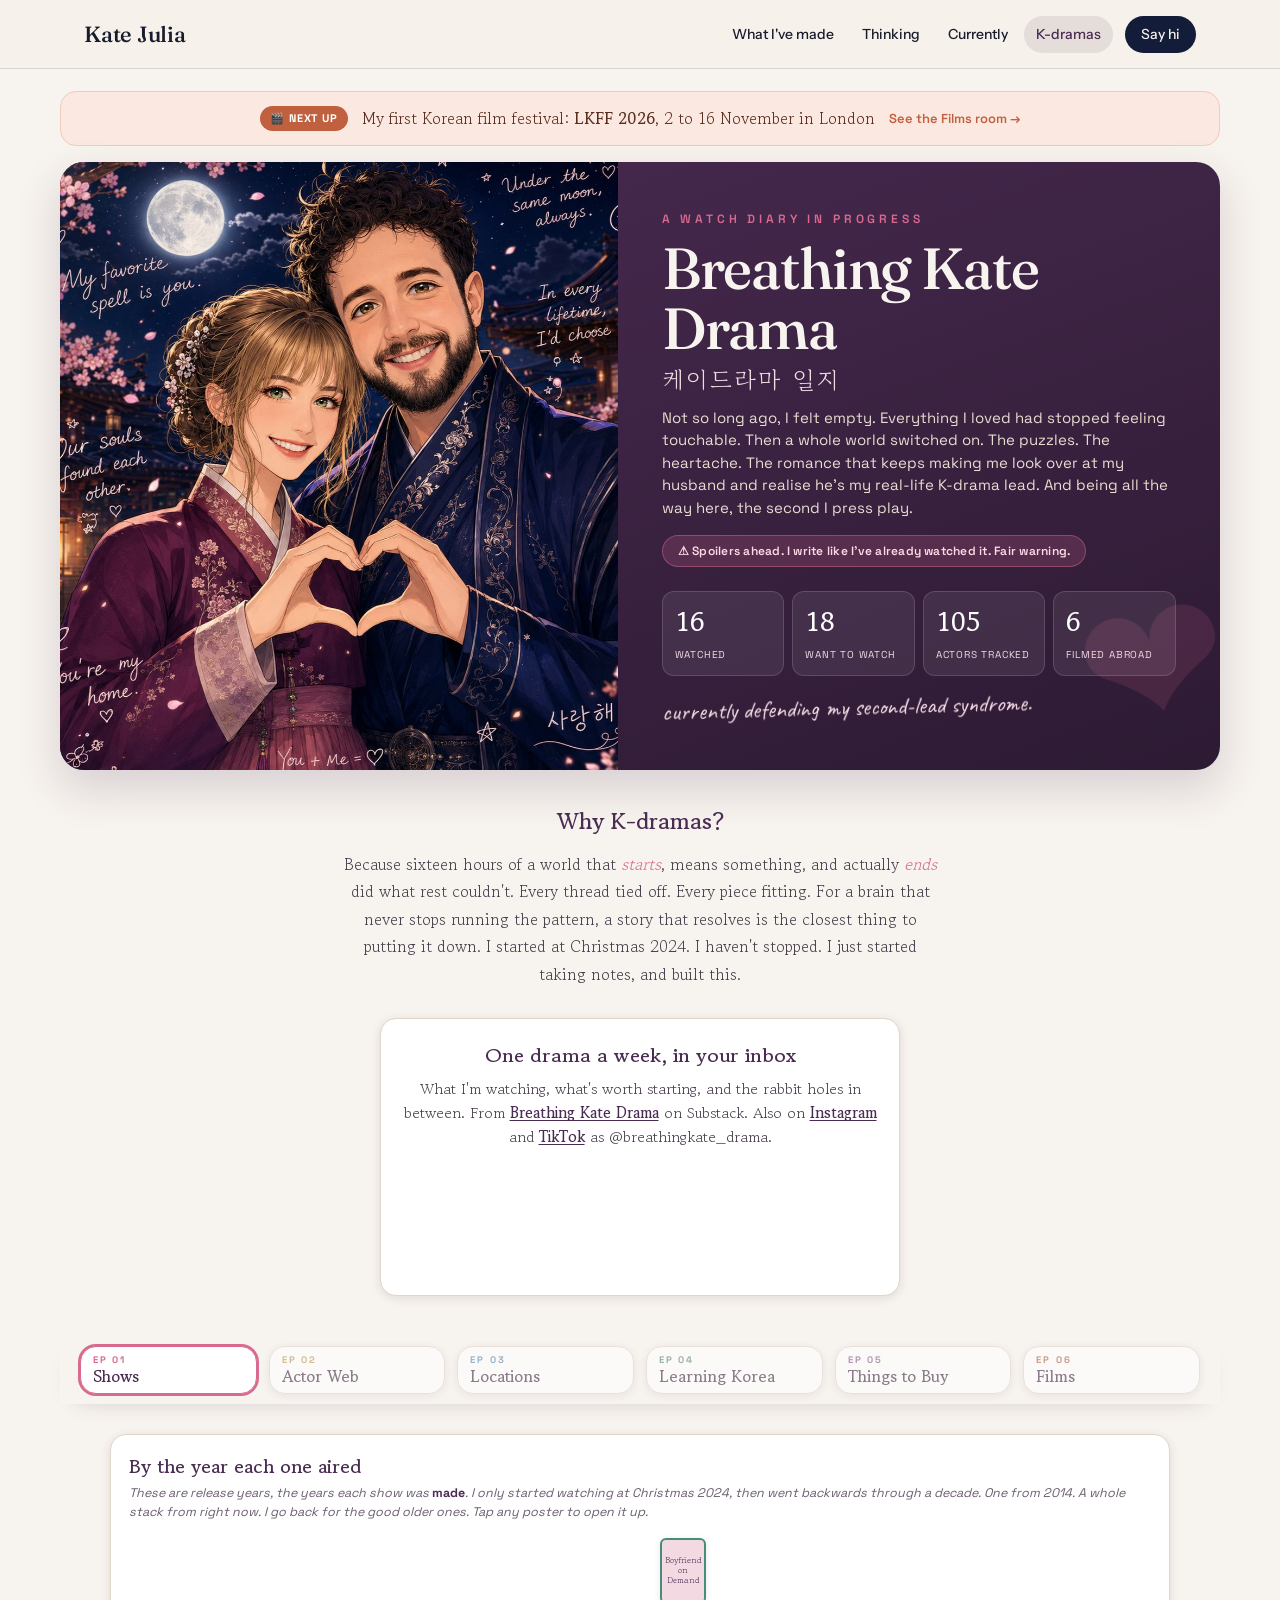
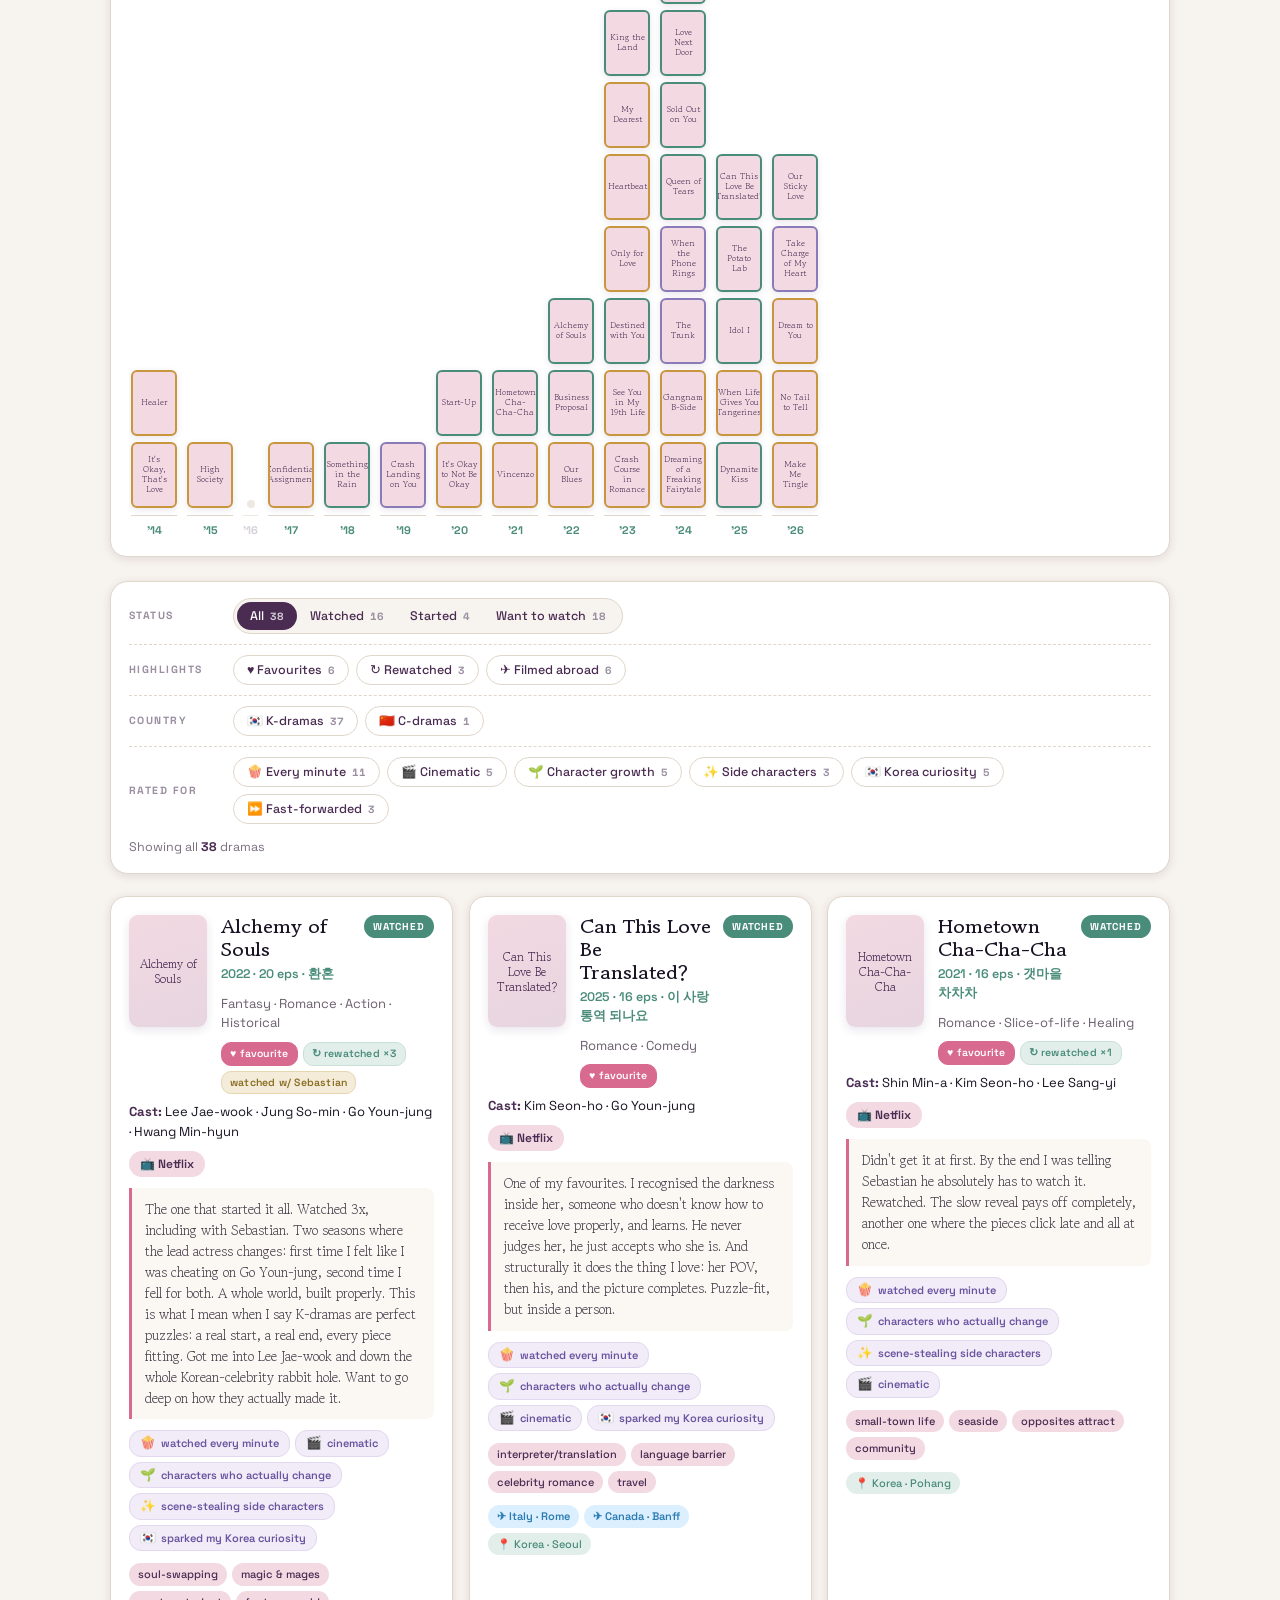
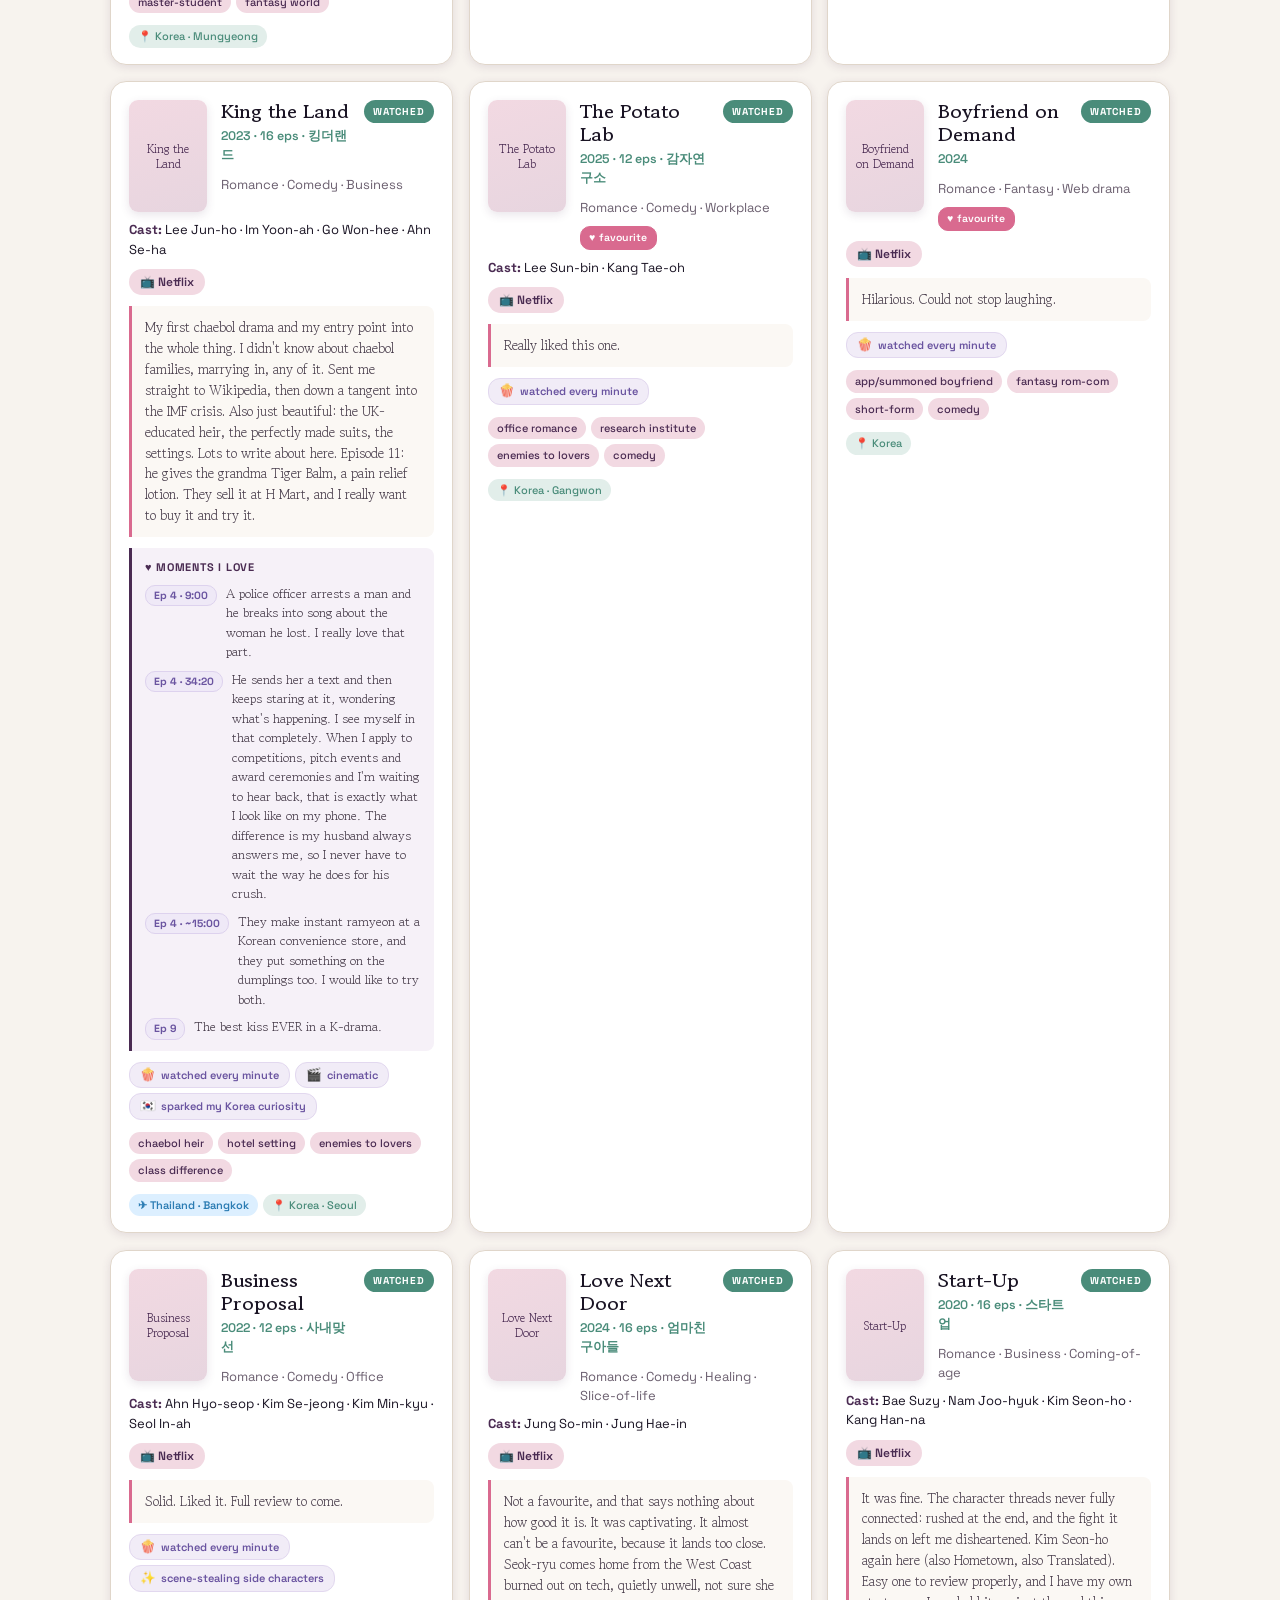
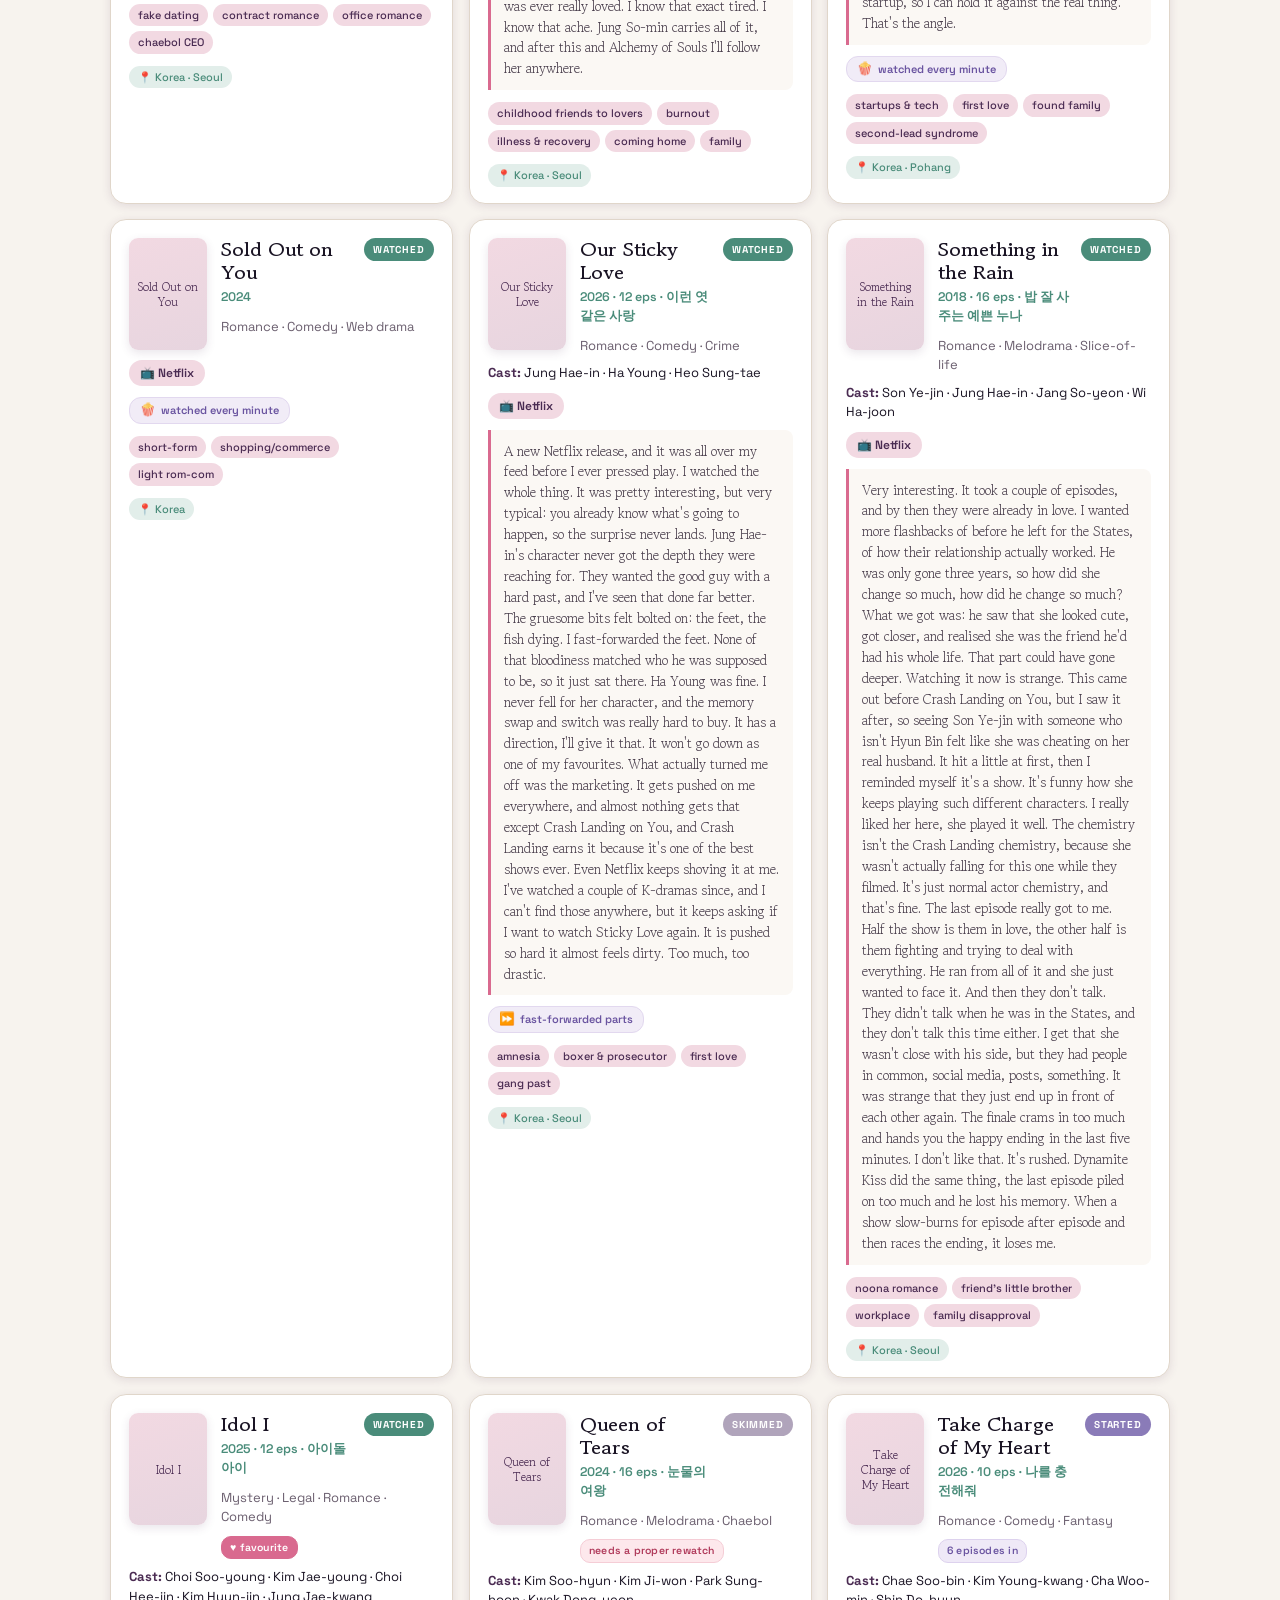
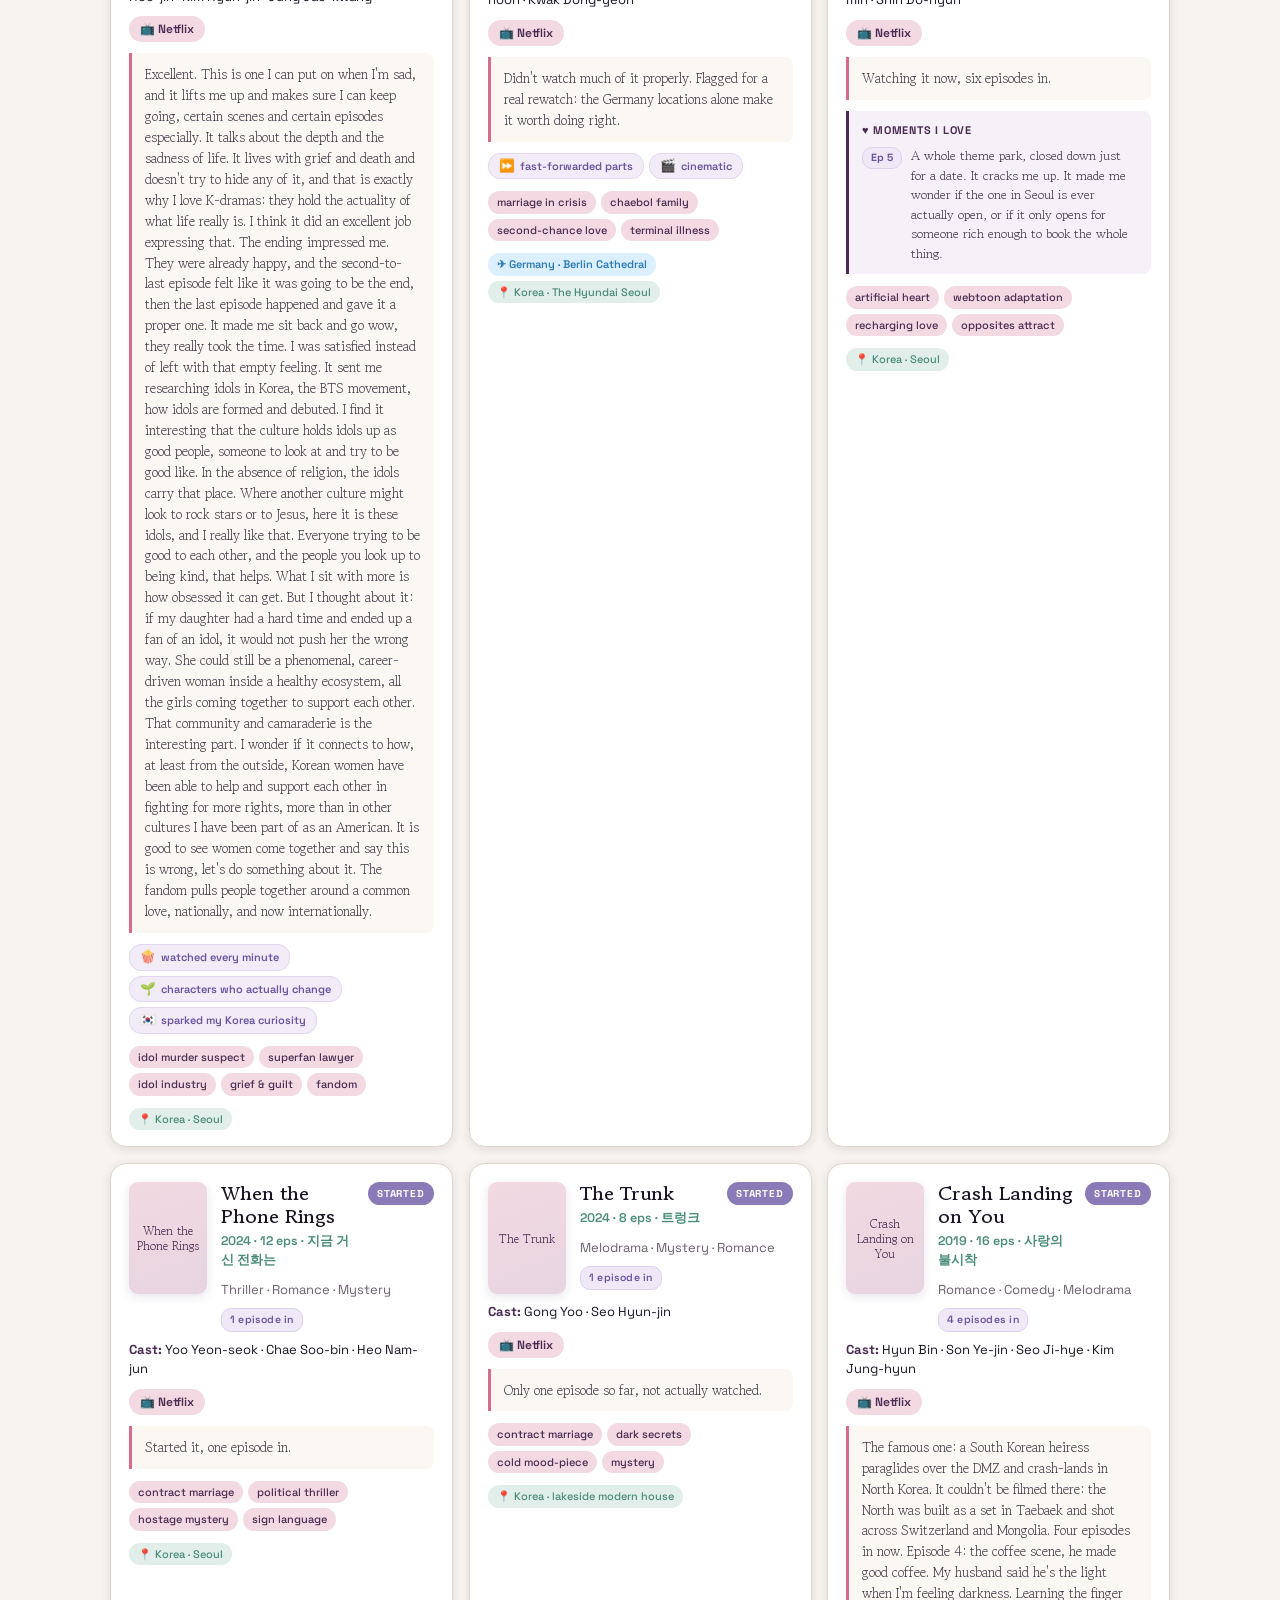
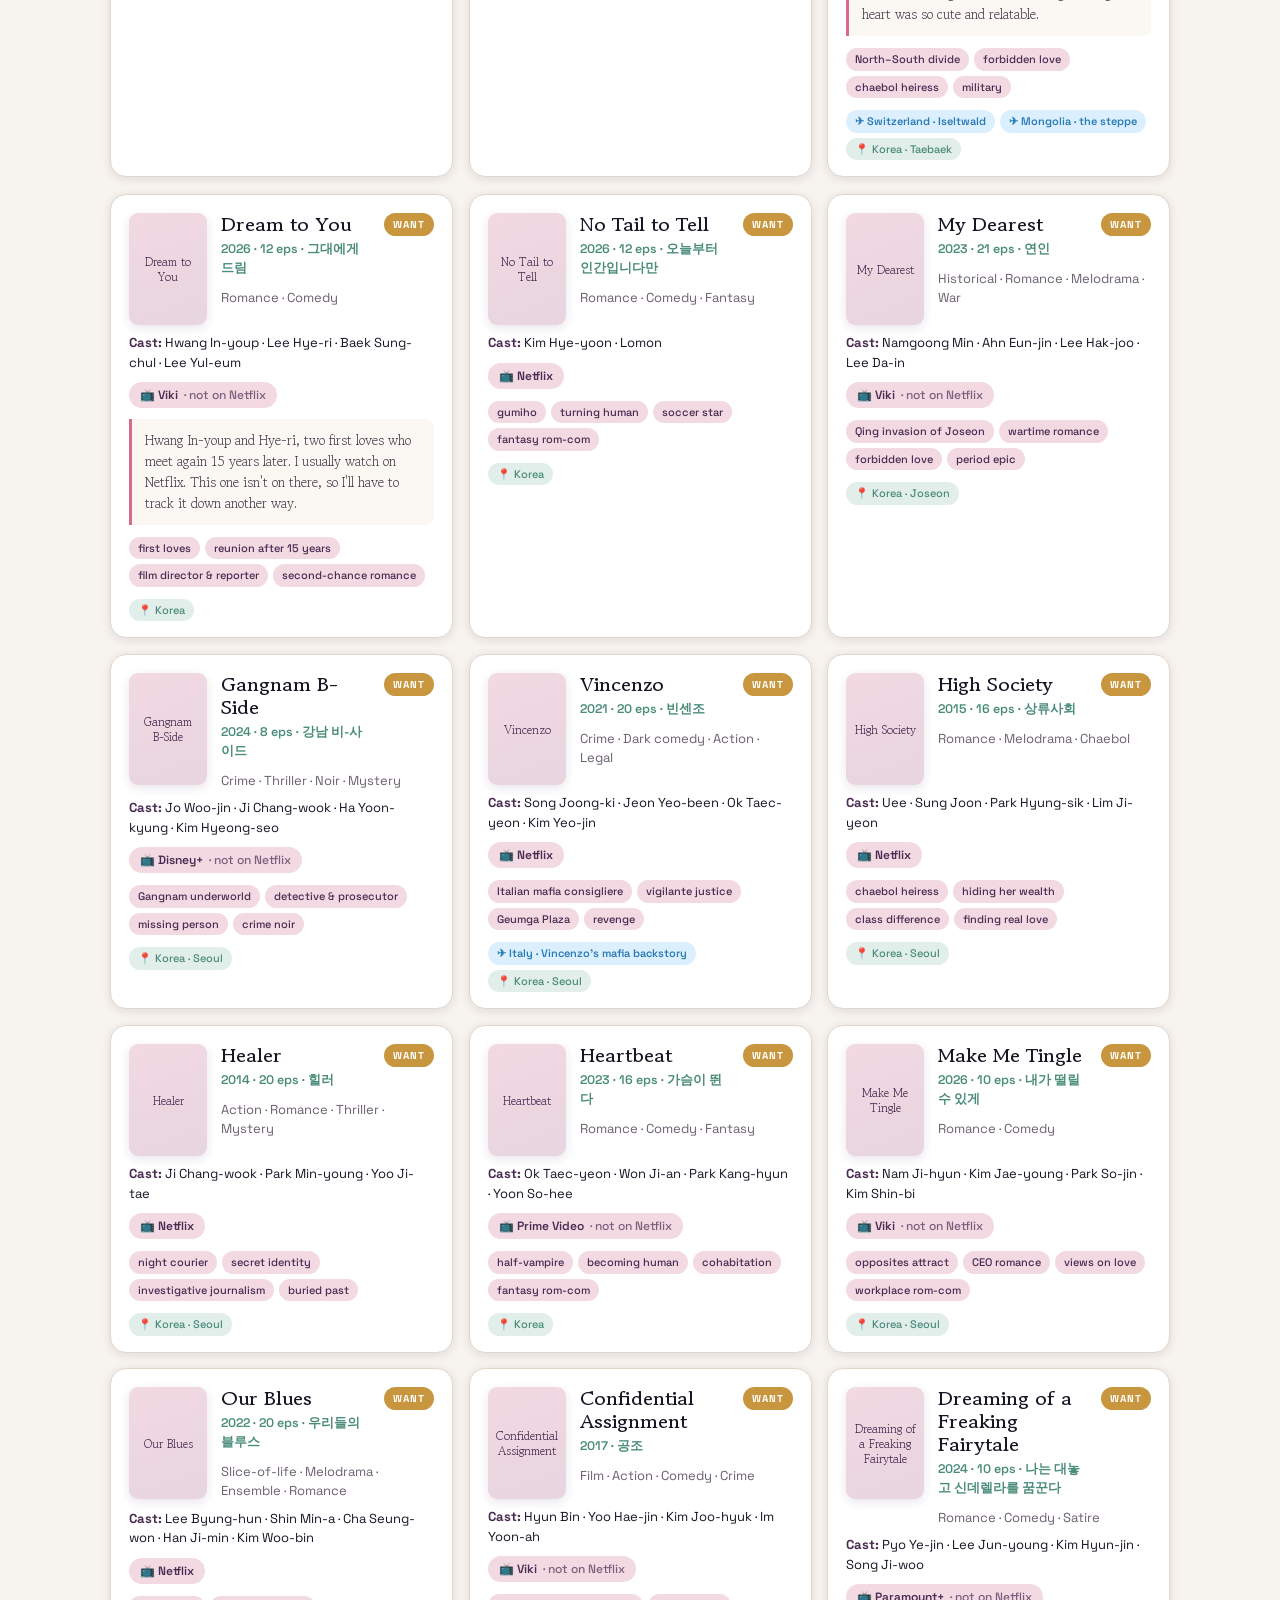
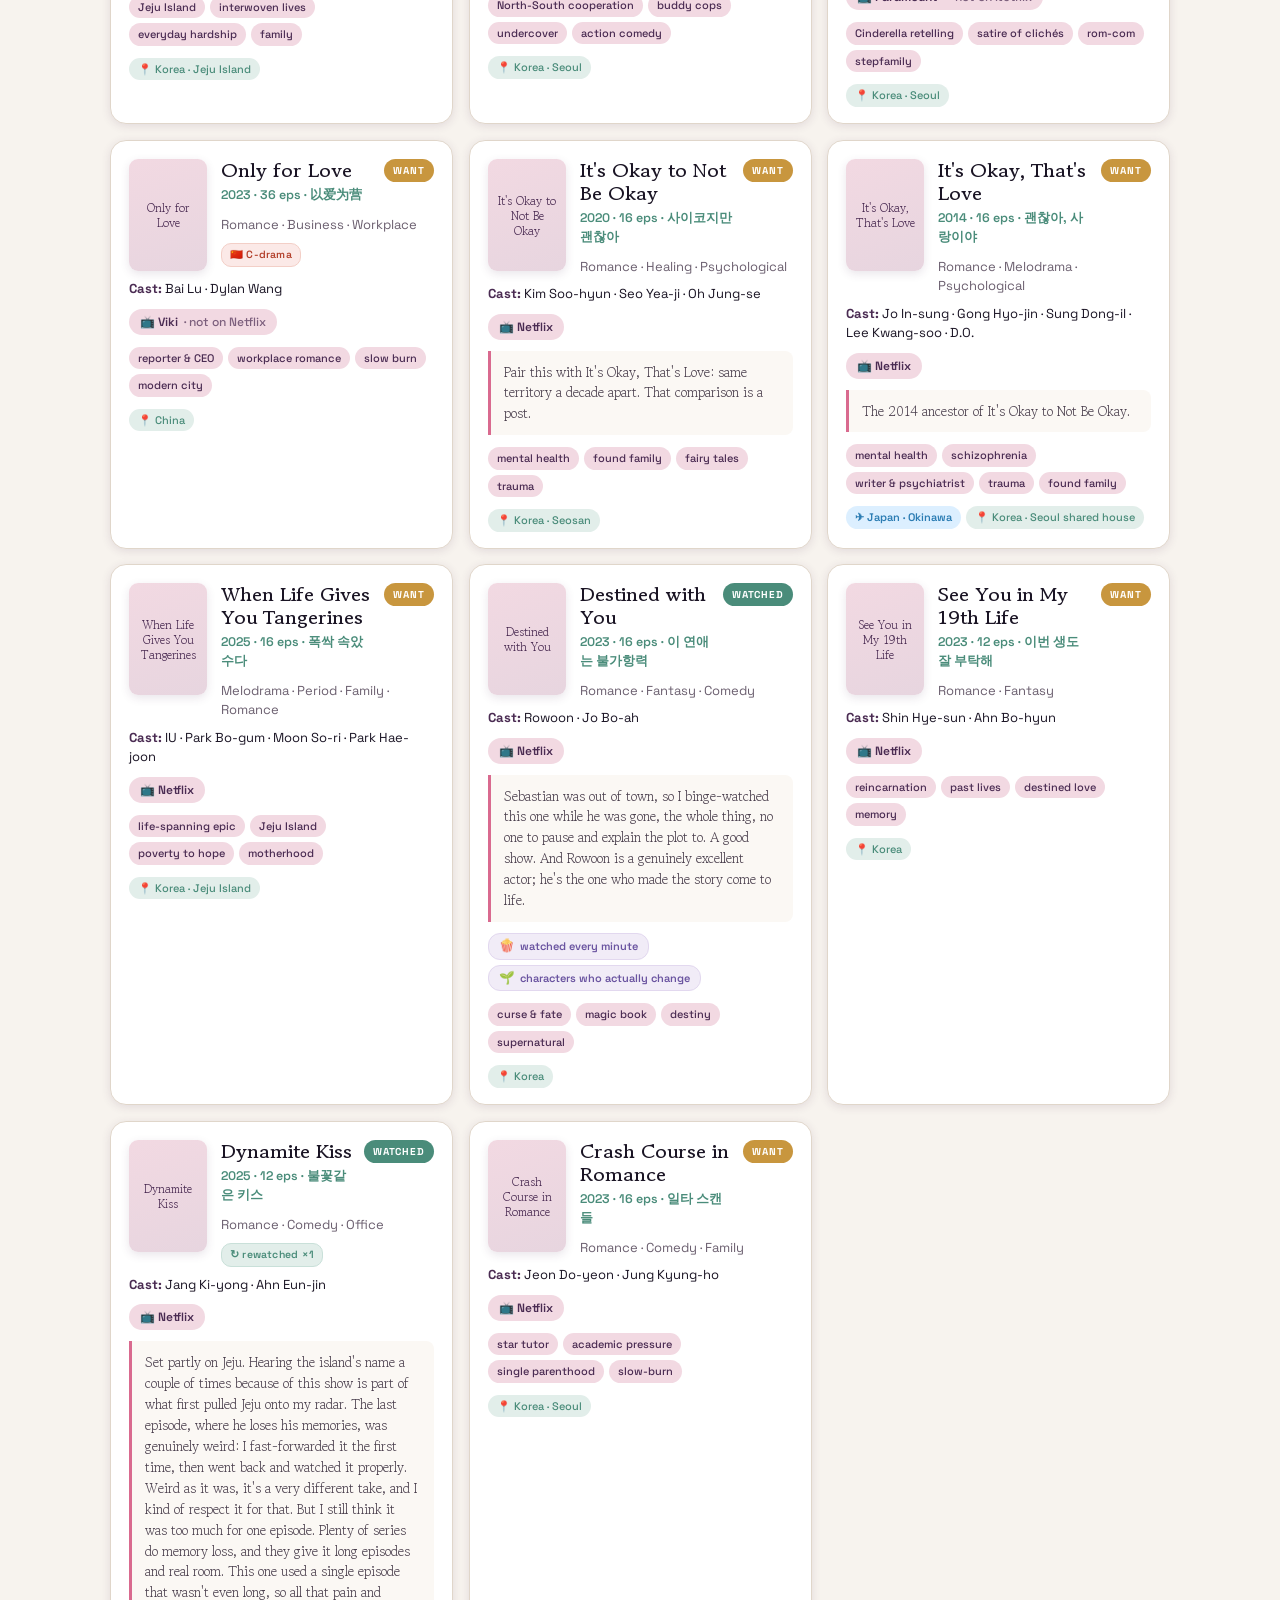
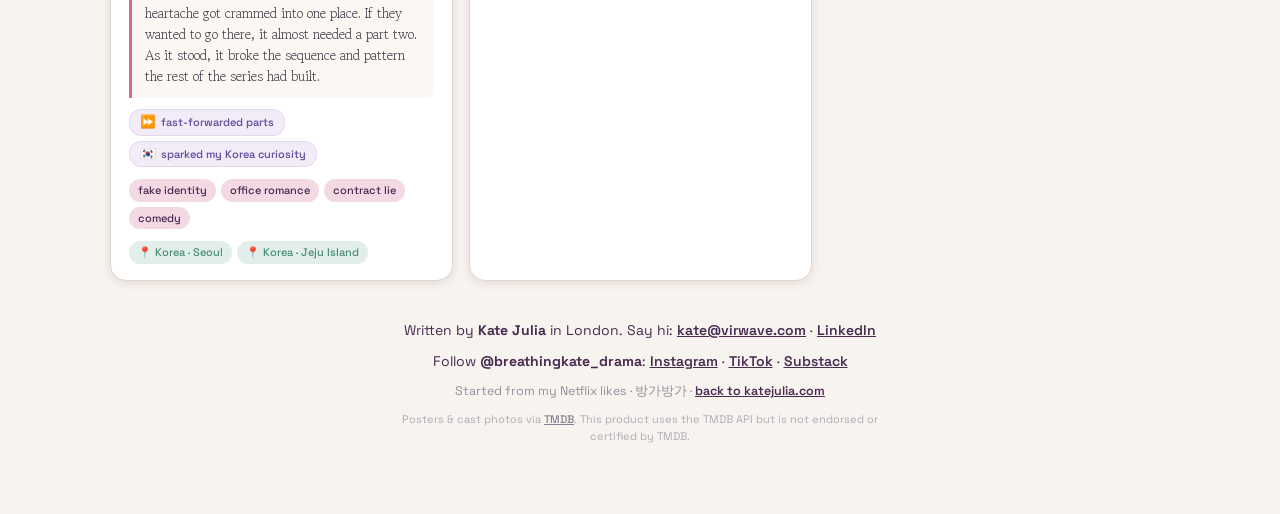
==== kdrama.html @ 01a2eecd "Add Dreaming of a Freaking Fairytale to want-to-watch list 2024 satirical Cinderella rom-com (Pyo Ye" ====
<!DOCTYPE html>
<html lang="en">
<head>
<meta charset="UTF-8">
<meta name="viewport" content="width=device-width, initial-scale=1.0">
<title>Breathing Kate Drama</title>
<meta name="description" content="Everything I've loved, everyone I keep spotting, and every real place I could one day go stand in.">
<link rel="canonical" href="https://katejulia.com/kdrama.html">
<meta property="og:type" content="website">
<meta property="og:site_name" content="Kate Julia">
<meta property="og:title" content="Breathing Kate Drama">
<meta property="og:description" content="Everything I've loved, everyone I keep spotting, and every real place I could one day go stand in.">
<meta property="og:url" content="https://katejulia.com/kdrama.html">
<meta property="og:image" content="https://katejulia.com/assets/kdrama-og.jpg">
<meta property="og:image:width" content="1200">
<meta property="og:image:height" content="630">
<meta property="og:image:alt" content="Kate and her husband drawn as a Joseon-era couple in hanbok, making a heart with their hands under a full moon.">
<meta name="twitter:card" content="summary_large_image">
<meta name="twitter:title" content="Breathing Kate Drama">
<meta name="twitter:description" content="Everything I've loved, everyone I keep spotting, and every real place I could one day go stand in.">
<meta name="twitter:image" content="https://katejulia.com/assets/kdrama-og.jpg">
<link rel="icon" href="./assets/favicon.svg" type="image/svg+xml">
<link rel="stylesheet" href="https://unpkg.com/leaflet@1.9.4/dist/leaflet.css" integrity="sha256-p4NxAoJBhIIN+hmNHrzRCf9tD/miZyoHS5obTRR9BMY=" crossorigin="" />
<script src="https://unpkg.com/leaflet@1.9.4/dist/leaflet.js" integrity="sha256-20nQCchB9co0qIjJZRGuk2/Z9VM+kNiyxNV1lvTlZBo=" crossorigin=""></script>
<link rel="preconnect" href="https://fonts.googleapis.com">
<link rel="preconnect" href="https://fonts.gstatic.com" crossorigin>
<link href="https://fonts.googleapis.com/css2?family=Gowun+Batang:wght@400;700&family=Space+Grotesk:wght@400;500;600;700&family=Fraunces:ital,opsz,wght@0,9..144,400..600;1,9..144,400..600&family=Caveat:wght@500;600&family=Instrument+Sans:wght@400;500;600&display=swap" rel="stylesheet">
<style>
  :root{
    --ink:#1a1424;
    --paper:#f7f3ee;
    --plum:#4a2b52;
    --rose:#d96a8f;
    --rose-soft:#f2d9e2;
    --gold:#c8963e;
    --jade:#4a8c7a;
    --sky:#6cccf7;
    --line:#e0d6ca;
    --shadow:rgba(74,43,82,.12);
  }
  *{box-sizing:border-box;margin:0;padding:0}
  body{
    background:var(--paper);
    color:var(--ink);
    font-family:'Space Grotesk',sans-serif;
    line-height:1.5;
    -webkit-font-smoothing:antialiased;
    padding-bottom:60px;
  }
  .wrap{max-width:1100px;margin:0 auto;padding:0 20px}


  /* site header, shared look with katejulia.com */
  .site-top{background:#f6f1ea;border-bottom:1px solid rgba(19,28,56,.13);font-family:'Instrument Sans',system-ui,sans-serif}
  .st-inner{max-width:1160px;margin:0 auto;padding:0 24px;height:68px;display:flex;align-items:center;justify-content:space-between;gap:16px}
  .st-brand{font-family:'Fraunces',Georgia,serif;font-size:22px;font-weight:500;letter-spacing:-.01em;color:#171b2c;text-decoration:none;white-space:nowrap}
  .st-nav{display:flex;align-items:center;gap:4px}
  .st-nav a{font-size:14px;font-weight:500;color:#171b2c;text-decoration:none;padding:8px 12px;border-radius:999px;white-space:nowrap;transition:background .18s ease}
  .st-nav a:hover{background:rgba(19,28,56,.07)}
  .st-nav a[aria-current="page"]{background:rgba(74,43,82,.1);color:var(--plum)}
  .st-nav .st-cta{margin-left:8px;padding:8px 16px;background:#131C38;color:#f6f1ea}
  .st-nav .st-cta:hover{background:#3B4E8C}
  @media (max-width:680px){.st-opt{display:none}.st-nav a{padding:8px 9px}.st-nav .st-cta{margin-left:4px;padding:8px 14px}.st-brand{font-size:20px}.st-inner{padding:0 16px}}
  @media (max-width:440px){.st-nav a:first-child{display:none}}

  /* split hero: portrait beside the title, like the homepage card */
  .hero-split{display:grid;grid-template-columns:minmax(0,1fr) minmax(0,1.08fr);max-width:1160px;margin:16px auto 0;border-radius:24px;overflow:hidden;background:linear-gradient(160deg,var(--plum),#2d1a33);box-shadow:0 18px 44px rgba(74,43,82,.18)}
  .hero-split .hero-band{background:none;min-height:100%}
  .hero-split .hero-frame{max-width:none;height:100%}
  .hero-split .hero-img{height:100%;object-fit:cover}
  .hero-split header{background:none;text-align:left;padding:48px 44px 40px;display:flex;flex-direction:column;justify-content:center}
  .hero-split header .sub{margin-left:0;margin-right:0;max-width:none}
  .hero-split header .spoiler-note{align-self:flex-start}
  .hero-split .stats{display:grid;grid-template-columns:repeat(4,minmax(0,1fr));gap:8px;justify-content:stretch}
  .hero-split .stat{min-width:0;padding:10px 12px}
  .hero-split .stat span{font-size:10px;letter-spacing:.08em}
  .hero-split h1{font-family:'Fraunces',Georgia,serif;font-weight:500;letter-spacing:-.02em}
  .hero-split h1 .kr{font-family:'Gowun Batang',serif}
  .hero-split .handnote{font-family:'Caveat',cursive;font-size:24px;color:var(--rose-soft);margin-top:18px;transform:rotate(-1.5deg);transform-origin:left}
  @media (max-width:860px){
    .hero-split{grid-template-columns:1fr;margin:0;border-radius:0;box-shadow:none}
    .hero-split header{text-align:center;padding:36px 20px 30px}
    .hero-split header .spoiler-note{align-self:center}
    .hero-split .stats{grid-template-columns:repeat(2,minmax(0,1fr));max-width:340px;margin-left:auto;margin-right:auto}
    .hero-split .handnote{transform:none}
  }

  /* LKFF banner */
  .lkff-strip{display:flex;align-items:center;gap:14px;flex-wrap:wrap;justify-content:center;max-width:1160px;margin:22px auto 0;padding:14px 20px;border-radius:16px;background:#fbe9e1;border:1px solid #f1cbbb;color:#5a2e1f;text-decoration:none;transition:transform .15s ease,box-shadow .15s ease}
  .lkff-strip:hover{transform:translateY(-2px);box-shadow:0 8px 20px rgba(192,96,63,.15)}
  .lkff-tag{font-size:11px;font-weight:700;letter-spacing:.08em;text-transform:uppercase;color:#fff;background:#c0603f;border-radius:20px;padding:4px 10px}
  .lkff-txt{font-family:'Gowun Batang',serif;font-size:16px}
  .lkff-go{font-size:13px;font-weight:600;color:#c0603f}
  @media (max-width:860px){.lkff-strip{margin:12px 16px 12px}}

  /* animated hero title-card */
  .hero-band{background:linear-gradient(160deg,#2d1a33,#1a1022)}
  .hero-frame{position:relative;max-width:840px;margin:0 auto;overflow:hidden;line-height:0}
  .hero-img{width:100%;height:auto;display:block;transform:scale(1.07);will-change:transform}
  /* header entrance + scroll effects */
  @keyframes kdRise{from{opacity:0;transform:translateY(22px)}to{opacity:1;transform:translateY(0)}}
  header .eyebrow{animation:kdRise .7s .10s both cubic-bezier(.2,.7,.3,1)}
  header h1{animation:kdRise .8s .22s both cubic-bezier(.2,.7,.3,1)}
  header .sub{animation:kdRise .8s .36s both cubic-bezier(.2,.7,.3,1)}
  header .spoiler-note{animation:kdRise .8s .50s both cubic-bezier(.2,.7,.3,1)}
  header .stats{animation:kdRise .8s .62s both cubic-bezier(.2,.7,.3,1)}
  @media (prefers-reduced-motion:reduce){header .eyebrow,header h1,header .sub,header .spoiler-note,header .stats{animation:none}.hero-img{transform:none}}
  .hero-sheen{position:absolute;inset:0;background:linear-gradient(115deg,transparent 32%,rgba(255,255,255,.16) 47%,rgba(255,255,255,.04) 55%,transparent 72%);transform:translateX(-75%);animation:heroSweep 8.5s ease-in-out infinite;pointer-events:none;mix-blend-mode:screen}
  @keyframes heroSweep{0%{transform:translateX(-75%)}60%,100%{transform:translateX(135%)}}
  .hero-sparkles{position:absolute;inset:0;pointer-events:none}
  .hero-sparkles span{position:absolute;border-radius:50%;background:radial-gradient(circle,#fff 0%,rgba(255,236,245,.95) 32%,rgba(255,255,255,0) 72%);box-shadow:0 0 7px 1px rgba(255,255,255,.85),0 0 3px rgba(255,214,232,.9);opacity:0;animation:heroTwinkle 3s ease-in-out infinite}
  @keyframes heroTwinkle{0%,100%{opacity:0;transform:scale(.3)}50%{opacity:1;transform:scale(1.2)}}
  /* falling cherry-blossom petals over the hero */
  .hero-petals{position:absolute;inset:0;overflow:hidden;pointer-events:none;z-index:2}
  .hero-petals span{position:absolute;top:-24px;background:radial-gradient(circle at 32% 28%,#ffe1ec,#f2a3c2);border-radius:100% 0 100% 100%;opacity:0;filter:drop-shadow(0 1px 2px rgba(120,40,70,.15));animation:heroPetalFall linear infinite}
  @keyframes heroPetalFall{0%{transform:translateY(-24px) translateX(0) rotate(0);opacity:0}8%{opacity:.9}88%{opacity:.9}100%{transform:translateY(var(--fall,900px)) translateX(var(--drift,40px)) rotate(560deg);opacity:0}}
  @media (prefers-reduced-motion:reduce){.hero-petals span{animation:none;opacity:0}}
  @media (prefers-reduced-motion:reduce){.hero-sheen{display:none}.hero-sparkles span{animation:none;opacity:0}}

  .why-band{padding:34px 20px 4px}
  .why-inner{max-width:600px;margin:0 auto;text-align:center}
  .why-h{font-family:'Gowun Batang',serif;font-size:23px;color:var(--plum);margin-bottom:12px}
  .why-inner p{font-family:'Gowun Batang',serif;font-size:16px;line-height:1.72;color:#4a3f4d}
  .why-inner em{font-style:italic;color:var(--rose)}
  /* newsletter signup */
  .sub-band{padding:26px 20px 6px}
  .sub-inner{max-width:520px;margin:0 auto;text-align:center;background:#fff;border:1px solid var(--line);border-radius:16px;padding:22px 20px 12px;box-shadow:0 2px 10px var(--shadow)}
  .sub-inner .why-h{font-size:20px;margin-bottom:6px}
  .sub-inner p{font-family:'Gowun Batang',serif;font-size:15px;line-height:1.6;color:#4a3f4d;margin-bottom:10px}
  .sub-inner a{color:var(--plum);font-weight:600}
  .sub-inner iframe{display:block;width:100%;max-width:480px;height:124px;margin:0 auto;border:0;background:transparent}

  .backbar{padding:14px 20px;font-size:13px}
  .backbar a{color:var(--plum);text-decoration:none;font-weight:600;letter-spacing:.04em}
  .backbar a:hover{text-decoration:underline}

  header{
    padding:44px 20px 28px;
    text-align:center;
    background:linear-gradient(160deg,var(--plum),#2d1a33);
    color:var(--paper);
    position:relative;
    overflow:hidden;
  }
  header::after{
    content:"❤";
    position:absolute;right:-10px;bottom:-30px;
    font-size:180px;color:rgba(217,106,143,.14);
    transform:rotate(-12deg);
  }
  .eyebrow{
    font-size:12px;letter-spacing:.32em;text-transform:uppercase;
    color:var(--rose);font-weight:600;margin-bottom:10px;
  }
  h1{
    font-family:'Gowun Batang',serif;
    font-weight:700;font-size:clamp(34px,7vw,58px);
    line-height:1.05;letter-spacing:-.01em;
  }
  h1 .kr{display:block;font-size:.42em;color:var(--rose-soft);letter-spacing:.1em;margin-top:8px;font-weight:400}
  .sub{margin-top:14px;font-size:15px;color:#e8ddd0;max-width:520px;margin-left:auto;margin-right:auto}
  .spoiler-note{margin-top:16px;display:inline-block;font-size:12px;font-weight:600;letter-spacing:.02em;color:#ffdae6;background:rgba(217,106,143,.2);border:1px solid rgba(217,106,143,.45);border-radius:20px;padding:6px 15px}

  .stats{
    display:flex;justify-content:center;gap:8px;flex-wrap:wrap;
    margin-top:24px;position:relative;z-index:2;
  }
  .stat{
    background:rgba(255,255,255,.08);border:1px solid rgba(255,255,255,.14);
    border-radius:12px;padding:10px 18px;min-width:88px;
  }
  .stat b{display:block;font-size:26px;font-family:'Gowun Batang',serif;color:#fff}
  .stat span{font-size:11px;letter-spacing:.1em;text-transform:uppercase;color:var(--rose-soft)}

  nav.tabs{
    display:flex;gap:6px;justify-content:center;flex-wrap:wrap;
    padding:22px 20px 4px;position:sticky;top:0;background:var(--paper);z-index:20;
    border-bottom:1px solid var(--line);
  }
  .tab{
    font-family:inherit;font-size:14px;font-weight:600;cursor:pointer;
    background:none;border:none;color:var(--plum);opacity:.5;
    padding:8px 14px;border-radius:20px 20px 0 0;transition:.15s;
  }
  .tab:hover{opacity:.8}
  .tab.active{opacity:1;background:var(--rose-soft);color:var(--plum)}

  .panel{display:none;padding-top:30px;animation:fade .3s ease}
  .panel.active{display:block}
  @keyframes fade{from{opacity:0;transform:translateY(6px)}to{opacity:1;transform:none}}

  .filterbar{display:flex;flex-direction:column;gap:10px;margin-bottom:22px;background:#fff;border:1px solid var(--line);border-radius:18px;padding:16px 18px;box-shadow:0 2px 10px var(--shadow)}
  .frow{display:grid;grid-template-columns:92px minmax(0,1fr);align-items:center;gap:12px}
  .frow + .frow{padding-top:10px;border-top:1px dashed var(--line)}
  .flab{font-size:10.5px;letter-spacing:.14em;text-transform:uppercase;color:#9a8ea0;font-weight:700}
  .fchips{display:flex;gap:7px;flex-wrap:wrap}
  .chip .cnum{display:inline-block;margin-left:6px;font-size:10.5px;font-weight:700;color:#9a8ea0;font-variant-numeric:tabular-nums}
  .chip.on .cnum{color:rgba(255,255,255,.75)}
  .frow-seg .fchips{display:inline-flex;flex-wrap:nowrap;gap:0;background:var(--paper);border:1px solid var(--line);border-radius:22px;padding:3px;justify-self:start;max-width:100%;overflow-x:auto;scrollbar-width:none}
  .frow-seg .chip{border:none;background:none;border-radius:18px;white-space:nowrap}
  .frow-seg .chip.on{background:var(--plum);color:#fff}
  .fcount{font-size:12.5px;color:#7a6e80;padding-top:4px}
  .fcount b{color:var(--plum)}
  .fclear{font:inherit;color:var(--rose);background:none;border:none;cursor:pointer;text-decoration:underline;padding:0}
  @media (max-width:640px){
    .frow{grid-template-columns:1fr;gap:6px}
    .fchips{flex-wrap:nowrap;overflow-x:auto;padding-bottom:2px;scrollbar-width:none;-webkit-overflow-scrolling:touch}
    .fchips::-webkit-scrollbar{display:none}
    .chip{white-space:nowrap}
  }
  .chip{
    font-family:inherit;font-size:12.5px;font-weight:500;cursor:pointer;
    padding:6px 13px;border-radius:20px;border:1px solid var(--line);
    background:#fff;color:var(--plum);transition:.15s;
  }
  .chip:hover{border-color:var(--rose)}
  .chip.on{background:var(--plum);color:#fff;border-color:var(--plum)}
  .filt-sep{align-self:center;font-size:10.5px;letter-spacing:.14em;text-transform:uppercase;color:#b3a9b8;font-weight:600;padding:0 4px 0 8px}

  /* rating merit badges */
  .rates{display:flex;flex-wrap:wrap;gap:5px;margin-top:11px}
  .rate{display:inline-flex;align-items:center;gap:5px;font-size:11px;font-weight:600;padding:4px 10px;border-radius:12px;background:#f1ecf7;color:#6a54a0;border:1px solid #e2d8ef}
  .rate .ic{font-size:12.5px;line-height:1}

  .grid{display:grid;grid-template-columns:repeat(auto-fill,minmax(300px,1fr));gap:16px}
  .card{
    background:#fff;border:1px solid var(--line);border-radius:16px;
    padding:18px 18px 16px;box-shadow:0 2px 10px var(--shadow);
    transition:.18s;position:relative;
  }
  .card:hover{transform:translateY(-3px);box-shadow:0 8px 22px var(--shadow)}
  .card .top{display:flex;justify-content:space-between;align-items:flex-start;gap:10px}
  .card .top>div{min-width:0}
  .card h3{font-family:'Gowun Batang',serif;font-size:20px;line-height:1.15;font-weight:700}
  .card .yr{font-size:12.5px;color:var(--jade);font-weight:600;margin-top:4px}
  .badge{font-size:10px;letter-spacing:.08em;text-transform:uppercase;font-weight:700;padding:4px 9px;border-radius:20px;white-space:nowrap;flex:none}
  .badge.watched{background:var(--jade);color:#fff}
  .badge.want{background:var(--gold);color:#fff}
  .badge.partial{background:#8a7bb8;color:#fff}
  .badge.skimmed{background:#b0a4bb;color:#fff}
  .marks{display:flex;flex-wrap:wrap;gap:5px;margin-top:9px}
  .mark{font-size:10.5px;font-weight:600;letter-spacing:.02em;padding:3px 8px;border-radius:10px;border:1px solid var(--line);background:#fbf8f4;color:#6b5f6f}
  .mark.fav{background:var(--rose);color:#fff;border-color:var(--rose)}
  .mark.rw{background:#e2eeea;color:var(--jade);border-color:#c9e0d9}
  .mark.seb{background:#f4ecd8;color:#8a6d24;border-color:#e6d6b0}
  .mark.flag{background:#fde8ec;color:#b03a5b;border-color:#f5cdd6}
  .mark.prog{background:#efe9f7;color:#6a54a0;border-color:#ddd2ee}
  .mark.cdrama{background:#fbe9e7;color:#b3402c;border-color:#f3cfc7}
  .note-box{margin-top:11px;padding:11px 13px;background:#fbf8f4;border-left:3px solid var(--rose);border-radius:0 8px 8px 0;font-size:13.5px;line-height:1.55;color:#4a3f4d;font-family:'Gowun Batang',serif}
  .card .meta{font-size:13px;color:#6b5f6f;margin-top:10px}
  .card .cast{font-size:13px;margin-top:8px;color:var(--ink)}
  .card .cast b{color:var(--plum)}
  .where-pill{display:inline-flex;align-items:center;gap:6px;margin-top:10px;font-size:12px;font-weight:600;padding:4px 11px;border-radius:20px;background:var(--rose-soft);color:var(--plum)}
  .where-pill .wq{opacity:.7;font-weight:500}
  .moments-love{margin-top:11px;padding:11px 13px;background:#f6f1f8;border-left:3px solid var(--plum);border-radius:0 8px 8px 0}
  .moments-love .ml-head{font-size:11px;font-weight:700;letter-spacing:.07em;text-transform:uppercase;color:var(--plum);margin-bottom:8px}
  .ml-item{display:flex;gap:9px;align-items:baseline;margin-top:8px;font-size:13px;line-height:1.5}
  .ml-item:first-of-type{margin-top:0}
  .ml-at{flex:0 0 auto;font-size:10.5px;font-weight:700;color:#6a54a0;background:#efe9f7;border:1px solid #ddd2ee;border-radius:10px;padding:2px 8px;white-space:nowrap}
  .ml-txt{flex:1;font-family:'Gowun Batang',serif;color:#4a3f4d}

  /* show poster */
  .card-head{display:flex;gap:14px;align-items:flex-start}
  .card-headtext{flex:1;min-width:0}
  .poster{
    flex:0 0 78px;width:78px;height:112px;border-radius:9px;overflow:hidden;
    background:linear-gradient(160deg,var(--rose-soft),#e7d5df);
    position:relative;box-shadow:0 3px 10px var(--shadow);
  }
  .poster img{width:100%;height:100%;object-fit:cover;display:block}
  .poster-fallback{
    display:none;position:absolute;inset:0;padding:8px;
    align-items:center;justify-content:center;text-align:center;
    font-family:'Gowun Batang',serif;font-size:12px;line-height:1.25;color:var(--plum);
  }
  .poster.noimg img{display:none}
  .poster.noimg .poster-fallback{display:flex}

  /* actor headshot */
  .avatar{
    flex:0 0 auto;width:38px;height:38px;border-radius:50%;overflow:hidden;
    position:relative;display:inline-flex;align-items:center;justify-content:center;
    background:linear-gradient(160deg,var(--plum),#2d1a33);box-shadow:0 2px 6px var(--shadow);
  }
  .avatar img{width:100%;height:100%;object-fit:cover;object-position:center top;display:block;position:relative;z-index:2}
  .avatar-ini{position:absolute;inset:0;display:flex;align-items:center;justify-content:center;font-size:12.5px;font-weight:700;color:#fff;font-family:'Space Grotesk';z-index:1}
  .actor h4{gap:10px}
  .actor .actor-name{flex:1}
  .tags{display:flex;flex-wrap:wrap;gap:5px;margin-top:12px}
  .t{font-size:11px;padding:3px 9px;border-radius:12px;background:var(--rose-soft);color:var(--plum);font-weight:500}
  .t.loc{background:#e2eeea;color:var(--jade)}
  .t.loc.abroad{background:#dcefff;color:#2b7cb3;font-weight:600}

  /* actor web — force graph */
  .note{font-size:13px;color:#6b5f6f;margin-bottom:18px;font-style:italic}
  /* actor web — view toggle + list */
  .aw-toolbar{display:flex;justify-content:center;margin-bottom:18px}
  .aw-toggle{display:inline-flex;background:#fff;border:1px solid var(--line);border-radius:12px;padding:4px;gap:4px;box-shadow:0 2px 8px var(--shadow)}
  .aw-tgl{font-family:inherit;font-size:13px;font-weight:600;cursor:pointer;border:none;background:none;color:var(--plum);opacity:.55;padding:7px 17px;border-radius:9px;transition:.15s}
  .aw-tgl:hover{opacity:.85}
  .aw-tgl.on{opacity:1;background:var(--rose-soft)}
  .aw-filters{display:flex;gap:10px;flex-wrap:wrap;align-items:center;margin-bottom:18px}
  .aw-search{flex:1;min-width:170px;font-family:inherit;font-size:14px;padding:11px 15px;border:1.5px solid var(--line);border-radius:12px;background:#fff;color:var(--ink)}
  .aw-search:focus-visible{outline:2px solid var(--rose);outline-offset:1px;border-color:var(--rose)}
  .aw-fchips{display:flex;gap:6px;flex-wrap:wrap}
  .aw-sort{padding-top:10px;padding-bottom:10px;font-size:14px}
  .aw-row{display:grid;grid-template-columns:200px 1fr;gap:16px;align-items:center;background:#fff;border:1px solid var(--line);border-radius:16px;padding:14px 16px;margin-bottom:12px;box-shadow:0 2px 10px var(--shadow)}
  .aw-row.hub{border-color:var(--gold);border-width:1.5px}
  .aw-actor{display:flex;align-items:center;gap:12px;min-width:0}
  .aw-av{flex:0 0 auto;width:46px;height:46px;border-radius:50%;overflow:hidden;position:relative;display:inline-flex;align-items:center;justify-content:center;background:linear-gradient(160deg,var(--plum),#2d1a33)}
  .aw-av img{width:100%;height:100%;object-fit:cover;object-position:center top;position:relative;z-index:2}
  .aw-ini{position:absolute;inset:0;display:flex;align-items:center;justify-content:center;font-size:13px;font-weight:700;color:#fff;z-index:1}
  .aw-name{font-family:'Gowun Batang',serif;font-size:17px;font-weight:700;color:var(--plum);line-height:1.15}
  .aw-conn{font-size:11.5px;color:#8a7f90;margin-top:2px}
  .aw-row.hub .aw-conn{color:var(--gold);font-weight:600}
  .aw-films{display:flex;gap:10px;overflow-x:auto;padding-bottom:4px}
  .aw-film{flex:0 0 auto;width:74px;text-align:center}
  .aw-film.faded{opacity:.6}
  .aw-poster{width:74px;height:104px;border-radius:8px;overflow:hidden;position:relative;background:linear-gradient(160deg,var(--rose-soft),#e7d5df);box-shadow:0 2px 8px var(--shadow)}
  .aw-poster img{width:100%;height:100%;object-fit:cover;display:block}
  .aw-poster.noimg img{display:none}
  .aw-poster-fb{display:none;position:absolute;inset:0;padding:5px;align-items:center;justify-content:center;text-align:center;font-family:'Gowun Batang',serif;font-size:9px;line-height:1.2;color:var(--plum)}
  .aw-poster.noimg .aw-poster-fb{display:flex}
  .aw-tag{display:inline-block;margin-top:5px;font-size:8.5px;font-weight:700;letter-spacing:.03em;text-transform:uppercase;padding:2px 6px;border-radius:8px}
  .aw-tag.seen{background:var(--jade);color:#fff}
  .aw-tag.want{background:var(--gold);color:#fff}
  .aw-tag.started{background:#8a7bb8;color:#fff}
  .aw-tag.new{background:#efe9f0;color:#8a7f90}
  .aw-ftitle{font-size:9.5px;color:#6b5f6f;margin-top:4px;line-height:1.2;overflow:hidden;display:-webkit-box;-webkit-line-clamp:2;-webkit-box-orient:vertical}
  .aw-empty{text-align:center;color:#9a8ea0;padding:30px;font-style:italic}
  @media(max-width:640px){ .aw-row{grid-template-columns:1fr;gap:12px} }
  .graph-wrap{position:relative;width:100%;height:min(72vh,620px);background:radial-gradient(circle at 50% 40%,#fffdfb,#f3ece3);border:1px solid var(--line);border-radius:18px;overflow:hidden;box-shadow:0 4px 18px var(--shadow);touch-action:none}
  .graph-wrap canvas{display:block;width:100%;height:100%;cursor:grab}
  .graph-wrap canvas.grabbing{cursor:grabbing}
  .graph-legend{position:absolute;top:12px;left:14px;display:flex;flex-direction:column;gap:6px;font-size:11.5px;color:#6b5f6f;background:rgba(255,255,255,.72);border:1px solid var(--line);border-radius:10px;padding:9px 11px;backdrop-filter:blur(3px)}
  .graph-legend .row{display:flex;align-items:center;gap:7px}
  .graph-legend .dot{width:11px;height:11px;border-radius:50%;flex:0 0 auto}
  .graph-legend .dot.show{background:var(--plum)}
  .graph-legend .dot.actor{background:var(--rose)}
  .graph-legend .dot.hub{background:var(--gold)}
  .graph-hint{position:absolute;bottom:11px;right:14px;font-size:11px;color:#a99eb0;background:rgba(255,255,255,.6);border-radius:8px;padding:5px 9px}
  .graph-reset{position:absolute;top:12px;right:14px;font-family:inherit;font-size:12px;font-weight:600;cursor:pointer;background:#fff;border:1px solid var(--line);color:var(--plum);border-radius:9px;padding:6px 11px;box-shadow:0 2px 6px var(--shadow)}
  .graph-reset:hover{border-color:var(--rose)}

  /* locations map (Leaflet) */
  #locMap{width:100%;height:min(74vh,640px);border-radius:18px;border:1px solid var(--line);box-shadow:0 4px 18px var(--shadow);margin-bottom:24px;background:#eee7dd;z-index:0}
  .kd-pin{display:block;width:40px;height:40px;border-radius:50%;background-size:cover;background-position:center top;background-color:#fff;border:3px solid var(--rose);box-shadow:0 2px 8px rgba(74,43,82,.4);cursor:pointer;transition:transform .12s}
  .kd-pin.abroad{border-color:var(--sky)}
  .kd-pinwrap:hover .kd-pin{transform:scale(1.12)}
  .kd-pin.noimg{display:flex;align-items:center;justify-content:center;font-family:'Gowun Batang',serif;font-size:18px;font-weight:700;color:var(--plum);background:var(--rose-soft)}
  .kd-popup .leaflet-popup-content-wrapper{border-radius:15px;padding:0;overflow:hidden;box-shadow:0 10px 30px rgba(74,43,82,.28)}
  .kd-popup .leaflet-popup-content{margin:0;width:262px!important;font-family:'Space Grotesk',sans-serif}
  .kd-popup .leaflet-popup-tip{background:#fff}
  .kd-tiles{filter:grayscale(.85) brightness(1.06) contrast(.88) sepia(.08)}
  .kd-pop-still{width:100%;height:132px;object-fit:cover;display:block}
  .kd-pop-body{padding:12px 14px 14px}
  .kd-pop-drama{font-family:'Gowun Batang',serif;font-size:18px;font-weight:700;color:var(--plum);line-height:1.15}
  .kd-pop-place{font-size:12.5px;color:#6b5f6f;margin:5px 0 11px;line-height:1.4}
  .kd-pop-btn{display:inline-block;font-size:12.5px;font-weight:600;background:var(--plum);color:#fff;padding:8px 13px;border-radius:9px;text-decoration:none;transition:.15s}
  .kd-pop-btn:hover{background:#3a2242}

  /* locations */
  .locsec{margin-bottom:26px}
  .locsec h3{font-family:'Gowun Batang',serif;font-size:22px;color:var(--plum);margin-bottom:4px;display:flex;align-items:center;gap:10px}
  .locsec .flag{font-size:22px}
  .locsec p.sub2{font-size:13px;color:#6b5f6f;margin-bottom:12px}
  .locrow{background:#fff;border:1px solid var(--line);border-radius:12px;padding:13px 16px;margin-bottom:8px;font-size:14px}
  .locrow b{color:var(--plum)}
  .locrow .drama{color:var(--rose);font-weight:600}
  .abroad-banner{background:linear-gradient(100deg,#dcefff,#eaf6ff);border:1px solid #bfe0f5;border-radius:14px;padding:16px 18px;margin-bottom:24px;font-size:14px;color:#2b5f7a}
  .abroad-banner b{color:#1d4a63}

  /* learning korea */
  .learn-intro{max-width:640px;margin:0 auto 30px;text-align:center}
  .learn-intro p{font-family:'Gowun Batang',serif;font-size:16px;line-height:1.7;color:#4a3f4d;margin-bottom:12px}
  .learn-intro p:first-child{font-size:19px;color:var(--plum)}
  /* Learning Korea — editorial "rabbit hole" layout */
  .lk-nav{display:flex;align-items:center;justify-content:center;gap:12px;margin:0 auto 36px;flex-wrap:wrap}
  .lk-nav-label{font-size:11px;font-weight:700;letter-spacing:.14em;text-transform:uppercase;color:var(--jade)}
  .lk-select{font-family:inherit;font-size:15px;font-weight:600;color:var(--plum);background:#fff;border:1.5px solid var(--line);border-radius:13px;padding:12px 42px 12px 18px;cursor:pointer;appearance:none;-webkit-appearance:none;background-image:url("data:image/svg+xml;utf8,<svg xmlns='http://www.w3.org/2000/svg' width='14' height='14' viewBox='0 0 24 24' fill='none' stroke='%234a2b52' stroke-width='2.5' stroke-linecap='round'><polyline points='6 9 12 15 18 9'/></svg>");background-repeat:no-repeat;background-position:right 15px center;box-shadow:0 4px 16px var(--shadow);transition:.15s;max-width:100%}
  .lk-select:hover{border-color:var(--rose)}
  .lk-select:focus-visible{outline:2px solid var(--rose);outline-offset:2px}
  .lk-group{max-width:880px;margin:0 auto 52px}
  .lk-grouphead{text-align:center;margin-bottom:30px}
  .lk-grouphead h3{font-family:'Gowun Batang',serif;font-size:clamp(21px,3.2vw,29px);color:var(--plum);letter-spacing:-.01em;line-height:1.2}
  .lk-grouphead p{font-size:13.5px;color:#8a7f90;font-style:italic;margin-top:7px}
  .lk-grouphead::after{content:"";display:block;width:56px;height:2px;margin:16px auto 0;background:linear-gradient(90deg,transparent,var(--rose),transparent)}
  .lk-track{display:flex;flex-direction:column;gap:30px;position:relative}
  .lk-track::before{content:"";position:absolute;top:6px;bottom:6px;left:50%;transform:translateX(-50%);width:2px;background:repeating-linear-gradient(var(--rose) 0 5px, transparent 5px 13px);opacity:.4;z-index:0}
  .lk-entry{position:relative;z-index:1;display:grid;grid-template-columns:210px 1fr;gap:0;align-items:stretch;background:#fff;border:1px solid var(--line);border-radius:22px;box-shadow:0 6px 26px var(--shadow);overflow:hidden;transition:transform .2s,box-shadow .2s}
  .lk-entry:hover{transform:translateY(-3px);box-shadow:0 14px 34px var(--shadow)}
  .lk-entry:nth-child(even){grid-template-columns:1fr 210px}
  .lk-entry:nth-child(even) .lk-char{order:2}
  .lk-entry:nth-child(even) .lk-body{order:1}
  .lk-char{position:relative;display:flex;flex-direction:column;align-items:center;justify-content:center;padding:30px 16px;background:radial-gradient(circle at 38% 28%,#5c3663,#2c1932);overflow:hidden}
  .lk-char::before{content:"";position:absolute;inset:0;background:radial-gradient(circle at 70% 90%,rgba(217,106,143,.25),transparent 60%)}
  .lk-petals{position:absolute;inset:0;overflow:hidden;pointer-events:none;z-index:1}
  .lk-petal{position:absolute;top:-14px;width:10px;height:10px;background:radial-gradient(circle at 32% 28%,#f8d3e0,#e79ab4);border-radius:100% 0 100% 100%;opacity:0;animation:lkFall linear infinite}
  @keyframes lkFall{0%{transform:translateY(-14px) translateX(0) rotate(0);opacity:0}12%{opacity:.55}100%{transform:translateY(340px) translateX(26px) rotate(340deg);opacity:0}}
  .lk-hangul{position:relative;z-index:2;font-family:'Gowun Batang',serif;font-size:clamp(52px,8vw,76px);line-height:1.05;color:#f7f3ee;text-align:center;text-shadow:0 3px 20px rgba(217,106,143,.45)}
  .lk-rom{position:relative;margin-top:12px;font-size:13px;font-style:italic;color:var(--rose-soft);letter-spacing:.05em;text-align:center}
  .lk-num{position:absolute;top:12px;left:15px;font-family:'Space Grotesk';font-size:12px;font-weight:700;color:rgba(255,255,255,.32);letter-spacing:.12em}
  .lk-body{min-width:0;padding:26px 26px 24px}
  .lk-gloss{font-family:'Gowun Batang',serif;font-size:19px;line-height:1.4;color:var(--ink);font-weight:700}
  .lk-from{display:inline-block;margin-top:13px;font-size:11px;font-weight:600;letter-spacing:.02em;padding:4px 11px;border-radius:12px;background:var(--rose-soft);color:var(--plum)}
  .lk-trail{margin-top:15px;font-size:13px;line-height:1.6;color:#6b5f6f}
  .lk-trail-h{display:flex;align-items:center;gap:8px;font-size:10.5px;font-weight:700;letter-spacing:.12em;text-transform:uppercase;color:var(--jade);margin-bottom:6px}
  .lk-rabbit{width:30px;height:30px;object-fit:cover;border-radius:8px;flex:0 0 auto;box-shadow:0 1px 4px var(--shadow)}
  .lk-real{margin-top:15px;padding:14px 16px;background:linear-gradient(135deg,#f5f0f8,#f3ecf6);border:1px solid #e5daf0;border-radius:13px;font-size:12.5px;line-height:1.6;color:#4a3f4d}
  .lk-real b{color:var(--plum);letter-spacing:.01em}
  .lk-real i{color:var(--rose);font-style:normal;font-weight:600}
  .lk-say{margin:16px 0 0;padding-left:16px;border-left:3px solid var(--rose);font-family:'Gowun Batang',serif;font-size:15px;line-height:1.66;color:#4a3f4d;font-style:italic}
  /* real ⟷ K-drama flip */
  .lk-flip{margin-top:15px;perspective:1400px}
  .lk-flip-inner{position:relative;transition:transform .6s cubic-bezier(.4,.15,.2,1);transform-style:preserve-3d;height:0}
  .lk-flip.flipped .lk-flip-inner{transform:rotateY(180deg)}
  .lk-face{position:absolute;top:0;left:0;width:100%;backface-visibility:hidden;-webkit-backface-visibility:hidden;padding:15px 16px;border-radius:13px;font-size:12.5px;line-height:1.6;color:#4a3f4d;box-sizing:border-box}
  .lk-real-face{background:linear-gradient(135deg,#eef5f1,#e5efe9);border:1px solid #cfe1d8}
  .lk-drama-face{transform:rotateY(180deg);background:linear-gradient(135deg,#f7ecf2,#f3e6ee);border:1px solid #ecd5e2}
  .lk-face i{color:var(--plum);font-style:normal;font-weight:600}
  .lk-face-tag{display:inline-block;font-size:10px;font-weight:700;letter-spacing:.08em;text-transform:uppercase;padding:3px 10px;border-radius:11px;margin-bottom:9px}
  .lk-face-tag.real{background:var(--jade);color:#fff}
  .lk-face-tag.drama{background:var(--rose);color:#fff}
  .lk-flip-btn{margin-top:11px;font-family:inherit;font-size:11.5px;font-weight:600;cursor:pointer;background:#fff;border:1px solid var(--line);color:var(--plum);border-radius:9px;padding:7px 12px;transition:.15s}
  .lk-flip-btn:hover{border-color:var(--rose);background:#fffafc}
  @media (prefers-reduced-motion:reduce){.lk-flip-inner{transition:none}.lk-petal{animation:none;opacity:0}}
  .learn-foot{text-align:center;font-size:12.5px;color:#9a8ea0;font-style:italic;margin-top:8px;max-width:640px;margin-left:auto;margin-right:auto}
  @media(max-width:640px){
    .lk-entry,.lk-entry:nth-child(even){grid-template-columns:1fr}
    .lk-entry:nth-child(even) .lk-char,.lk-entry:nth-child(even) .lk-body{order:0}
    .lk-char{min-height:130px;padding:24px 16px}
    .lk-body{padding:22px 20px}
  }

  /* year timeline */
  .tl-wrap{margin-bottom:24px;background:#fff;border:1px solid var(--line);border-radius:16px;padding:18px 18px 14px;box-shadow:0 2px 10px var(--shadow)}
  .tl-head h3{font-family:'Gowun Batang',serif;font-size:19px;color:var(--plum)}
  .tl-sub{font-size:12.5px;color:#6b5f6f;margin-top:3px;font-style:italic}
  .tl-sub b{font-style:normal;color:var(--plum)}
  .tl-track{display:flex;gap:10px;overflow-x:auto;padding:16px 2px 4px;align-items:flex-end}
  .tl-year{flex:0 0 auto;display:flex;flex-direction:column;align-items:center;gap:7px}
  .tl-posters{display:flex;flex-direction:column;gap:6px;align-items:center}
  .tl-poster{width:46px;height:66px;border-radius:6px;overflow:hidden;cursor:pointer;position:relative;box-shadow:0 2px 6px var(--shadow);border:2px solid var(--jade);transition:transform .12s;background:var(--rose-soft)}
  .tl-poster.want{border-color:var(--gold)}
  .tl-poster.partial{border-color:#8a7bb8}
  .tl-poster:hover{transform:translateY(-3px) scale(1.06)}
  .tl-poster img{width:100%;height:100%;object-fit:cover;display:block}
  .tl-fallback{display:none}
  .tl-poster.noimg .tl-fallback{display:flex;position:absolute;inset:0;align-items:center;justify-content:center;text-align:center;padding:3px;font-family:'Gowun Batang',serif;font-size:8.5px;line-height:1.15;color:var(--plum);overflow:hidden}
  .tl-tick{width:8px;height:8px;border-radius:50%;background:var(--line)}
  .tl-ylabel{font-size:11px;font-weight:700;color:var(--jade);font-family:'Space Grotesk',sans-serif;padding-top:6px;border-top:1.5px solid var(--line);width:100%;text-align:center}
  .tl-year.empty{opacity:.55}
  .tl-year.empty .tl-ylabel{color:#b3a9b8}

  /* show detail modal — what it opens up to */
  .sd-overlay{position:fixed;inset:0;z-index:100;background:rgba(26,20,36,.62);backdrop-filter:blur(4px);display:flex;align-items:flex-start;justify-content:center;padding:28px 14px;overflow-y:auto}
  .sd-overlay[hidden]{display:none}
  .sd-card{background:var(--paper);width:min(640px,100%);border-radius:20px;overflow:hidden;box-shadow:0 30px 80px rgba(0,0,0,.45);position:relative;margin:auto;animation:sdIn .25s ease}
  @keyframes sdIn{from{opacity:0;transform:translateY(16px)}to{opacity:1;transform:none}}
  .sd-close{position:absolute;top:12px;right:14px;z-index:5;width:34px;height:34px;border-radius:50%;border:none;background:rgba(255,255,255,.9);color:var(--plum);font-size:20px;line-height:1;cursor:pointer;box-shadow:0 2px 8px rgba(0,0,0,.25)}
  .sd-close:hover{background:#fff}
  .sd-hero{position:relative;padding:22px;color:#fff;background-size:cover;background-position:center}
  .sd-hero::before{content:"";position:absolute;inset:0;background:linear-gradient(180deg,rgba(45,26,51,.5),rgba(26,16,26,.92))}
  .sd-htop{position:relative;display:flex;gap:16px;align-items:flex-end}
  .sd-poster{width:84px;height:120px;border-radius:10px;object-fit:cover;flex:0 0 auto;box-shadow:0 6px 18px rgba(0,0,0,.45)}
  .sd-htext{min-width:0}
  .sd-title{font-family:'Gowun Batang',serif;font-size:23px;font-weight:700;line-height:1.12}
  .sd-kr{font-size:14px;color:var(--rose-soft);margin-top:3px}
  .sd-meta{font-size:12px;color:#e8ddd0;margin-top:6px}
  .sd-badge{display:inline-block;margin-top:8px;font-size:10px;letter-spacing:.08em;text-transform:uppercase;font-weight:700;padding:4px 9px;border-radius:20px;background:var(--jade);color:#fff}
  .sd-badge.want{background:var(--gold)} .sd-badge.started{background:#8a7bb8}
  .sd-body{padding:20px 22px 24px}
  .sd-where{display:flex;align-items:center;gap:9px;flex-wrap:wrap;margin-bottom:18px;font-size:13.5px;color:var(--ink)}
  .sd-where .wlabel{font-size:11px;font-weight:700;letter-spacing:.11em;text-transform:uppercase;color:var(--jade)}
  .sd-where .wname{font-weight:700;padding:4px 12px;border-radius:20px;background:var(--rose-soft);color:var(--plum)}
  .sd-where .wq{color:#6b5f6f}
  .sd-trailer{width:100%;font-family:inherit;font-size:14px;font-weight:700;cursor:pointer;background:var(--rose);color:#fff;border:none;border-radius:12px;padding:12px;margin-bottom:20px;transition:.15s}
  .sd-trailer:hover{background:#c85a7f}
  .sd-video{position:relative;padding-top:56.25%;border-radius:12px;overflow:hidden;margin-bottom:20px;background:#000}
  .sd-video iframe{position:absolute;inset:0;width:100%;height:100%;border:0}
  .sd-rates{display:flex;flex-wrap:wrap;gap:5px;margin-bottom:16px}
  .sd-rate{font-size:11px;font-weight:600;padding:4px 10px;border-radius:12px;background:#f1ecf7;color:#6a54a0;border:1px solid #e2d8ef}
  .sd-note{font-family:'Gowun Batang',serif;font-size:15px;line-height:1.62;color:#4a3f4d;background:#fbf8f4;border-left:3px solid var(--rose);padding:13px 15px;border-radius:0 8px 8px 0;margin-bottom:22px}
  .sd-moments{display:flex;flex-direction:column;gap:11px}
  .sd-moment{display:flex;gap:10px;align-items:baseline}
  .sd-mat{flex:0 0 auto;font-size:11px;font-weight:700;color:#6a54a0;background:#f1ecf7;border:1px solid #e2d8ef;border-radius:12px;padding:3px 9px;white-space:nowrap}
  .sd-mtxt{flex:1;font-family:'Gowun Batang',serif;font-size:14px;line-height:1.6;color:#4a3f4d}
  .sd-sec{margin-bottom:22px}
  .sd-sec:last-child{margin-bottom:0}
  .sd-sec h4{font-size:11px;font-weight:700;letter-spacing:.11em;text-transform:uppercase;color:var(--jade);margin-bottom:11px}
  .sd-chips{display:flex;flex-wrap:wrap;gap:8px}
  .sd-actor{display:inline-flex;align-items:center;gap:8px;font-family:inherit;font-size:12.5px;font-weight:600;color:var(--plum);background:#fff;border:1px solid var(--line);border-radius:22px;padding:5px 12px 5px 5px;cursor:pointer;transition:.15s}
  .sd-actor:hover{border-color:var(--rose)}
  .sd-actor img{width:30px;height:30px;border-radius:50%;object-fit:cover;object-position:center top}
  .sd-actor-ini{width:30px;height:30px;border-radius:50%;background:var(--plum);color:#fff;display:inline-flex;align-items:center;justify-content:center;font-size:11px;font-weight:700}
  .sd-row{display:flex;gap:12px;overflow-x:auto;padding-bottom:6px}
  .sd-film{flex:0 0 auto;width:82px;text-align:center}
  .sd-fposter{width:82px;height:116px;border-radius:8px;overflow:hidden;position:relative;background:linear-gradient(160deg,var(--rose-soft),#e7d5df);box-shadow:0 2px 8px var(--shadow)}
  .sd-fposter img{width:100%;height:100%;object-fit:cover;display:block}
  .sd-fposter.noimg img{display:none}
  .sd-ffb{display:none;position:absolute;inset:0;padding:5px;align-items:center;justify-content:center;text-align:center;font-family:'Gowun Batang',serif;font-size:9px;color:var(--plum)}
  .sd-fposter.noimg .sd-ffb{display:flex}
  .sd-ftitle{font-size:10px;color:var(--ink);font-weight:600;margin-top:5px;line-height:1.2}
  .sd-fvia{font-size:9.5px;color:#8a7f90;margin-top:2px;line-height:1.2}
  .sd-places{display:flex;flex-direction:column;gap:6px;margin-bottom:11px}
  .sd-place{font-size:13px;color:#4a3f4d}
  .sd-place.abroad{color:#2b7cb3;font-weight:600}
  .sd-mapbtn,.sd-hole{font-family:inherit;cursor:pointer;border-radius:9px;transition:.15s}
  .sd-mapbtn{font-size:12.5px;font-weight:600;background:var(--plum);color:#fff;border:none;padding:8px 13px}
  .sd-mapbtn:hover{background:#3a2242}
  .sd-hole{font-size:13px;font-weight:600;background:#fff;border:1px solid var(--line);color:var(--plum);padding:6px 12px}
  .sd-hole span{color:var(--jade);font-style:italic;font-size:11px}
  .sd-hole:hover{border-color:var(--rose)}
  .card{cursor:pointer}


  /* FILMS */
  .fest{max-width:760px;margin:0 auto 26px;text-align:center;background:#fff;border:1px solid var(--line);border-radius:18px;padding:24px 22px;box-shadow:0 2px 10px var(--shadow)}
  .fest-kicker{font-size:12px;font-weight:600;letter-spacing:.06em;text-transform:uppercase;color:#c0603f;margin-bottom:8px}
  .fest h3{font-family:'Gowun Batang',serif;font-size:24px;line-height:1.2;color:var(--plum);margin-bottom:8px}
  .fest p{font-family:'Gowun Batang',serif;font-size:16px;line-height:1.6;color:#4a3f4d}
  .fest .fest-meta{font-family:inherit;font-size:13px;color:#8a7d90;margin-top:10px}
  .fest .fest-meta a{color:var(--plum)}
  .films-h{font-family:'Gowun Batang',serif;font-size:19px;color:var(--plum);text-align:center;margin:6px 0 14px}
  .films-grid{display:grid;grid-template-columns:repeat(auto-fill,minmax(300px,1fr));gap:16px;max-width:760px;margin:0 auto}
  .film-card{background:#fff;border:1px solid var(--line);border-radius:16px;padding:16px;display:flex;gap:14px;box-shadow:0 2px 10px var(--shadow)}
  .film-card img{width:92px;height:138px;object-fit:cover;border-radius:10px;flex:0 0 92px;box-shadow:0 3px 10px var(--shadow);background:var(--rose-soft)}
  .film-card h5{font-family:'Gowun Batang',serif;font-size:19px;line-height:1.15;color:var(--plum)}
  .film-meta{font-size:12.5px;color:#8a7d90;margin-top:3px}
  .film-status{display:inline-block;margin-top:8px;font-size:11px;font-weight:700;letter-spacing:.05em;text-transform:uppercase;color:#c0603f;background:#fbe9e1;border-radius:20px;padding:3px 9px}
  .film-note{margin-top:9px;font-family:'Gowun Batang',serif;font-size:13.5px;line-height:1.5;color:#4a3f4d}
  .film-where{margin-top:8px;font-size:12px;color:var(--jade);font-weight:600}
  /* SHOP — things a drama made me want */
  .shop-intro{max-width:640px;margin:0 auto 30px;text-align:center}
  .shop-intro p{font-family:'Gowun Batang',serif;font-size:16px;line-height:1.7;color:#4a3f4d;margin-bottom:12px}
  .shop-intro p:first-child{font-size:19px;color:var(--plum)}
  .shop-grid{display:grid;grid-template-columns:repeat(auto-fill,minmax(300px,1fr));gap:16px}
  .shop-card{
    background:#fff;border:1px solid var(--line);border-radius:16px;
    padding:18px 18px 16px;box-shadow:0 2px 10px var(--shadow);
    transition:.18s;display:flex;flex-direction:column;
  }
  .shop-card:hover{transform:translateY(-3px);box-shadow:0 8px 22px var(--shadow)}
  .shop-head{display:flex;gap:14px;align-items:flex-start}
  .shop-thumb{
    flex:0 0 78px;width:78px;height:78px;border-radius:12px;overflow:hidden;
    background:linear-gradient(160deg,var(--rose-soft),#e7d5df);
    display:flex;align-items:center;justify-content:center;font-size:38px;
    box-shadow:0 3px 10px var(--shadow);
  }
  .shop-headtext{flex:1;min-width:0}
  .shop-card h3{font-family:'Gowun Batang',serif;font-size:20px;line-height:1.15;font-weight:700;color:var(--plum)}
  .shop-from{font-size:12.5px;color:var(--jade);font-weight:600;margin-top:4px}
  .shop-note{margin-top:11px;padding:11px 13px;background:#fbf8f4;border-left:3px solid var(--rose);border-radius:0 8px 8px 0;font-size:13.5px;line-height:1.55;color:#4a3f4d;font-family:'Gowun Batang',serif}
  .shop-buy{
    margin-top:14px;align-self:flex-start;font-family:inherit;font-size:13px;font-weight:600;
    text-decoration:none;background:var(--plum);color:#fff;border-radius:9px;padding:8px 15px;transition:.15s;
  }
  .shop-buy:hover{background:#3a2242}

  footer{text-align:center;padding:40px 20px 10px;font-size:12.5px;color:#9a8ea0}
  .foot-contact{font-size:14px;color:var(--plum);margin-bottom:10px}
  .foot-contact a{color:var(--plum)}
  footer a{color:var(--plum);font-weight:600}
  footer .attrib{margin-top:10px;font-size:11px;color:#b3a9b8;max-width:520px;margin-left:auto;margin-right:auto}
  footer .attrib a{color:#8a7f90;font-weight:500}

  /* ===== motion layer: how-to intro, scroll reveals, card tilt, tab slider ===== */
  .howto{max-width:1100px;margin:0 auto;padding:40px 20px 10px}
  .howto-head{text-align:center;margin-bottom:22px}
  .howto-head h2{font-family:'Gowun Batang',serif;font-size:26px;color:var(--plum);letter-spacing:.01em}
  .howto-head h2 .kr{display:block;font-size:.5em;color:var(--rose);letter-spacing:.3em;margin-top:6px;font-weight:400}
  .howto-head p{font-size:13.5px;color:#7a6e80;margin-top:8px}
  .howto-grid{display:grid;grid-template-columns:repeat(auto-fit,minmax(280px,1fr));gap:16px}
  .hs-items{position:absolute;inset:0;display:flex;align-items:center;justify-content:center;gap:8px}
  .hs-item{width:48px;height:48px;border-radius:12px;background:#fff;display:flex;align-items:center;justify-content:center;font-size:25px;box-shadow:0 4px 12px var(--shadow)}
  .hs-item:nth-child(1){transform:rotate(-8deg) translateY(6px)}
  .hs-item:nth-child(2){transform:translateY(-6px)}
  .hs-item:nth-child(3){transform:rotate(8deg) translateY(6px)}
  .howto-step{--ac:var(--rose);--ac2:#fbe8ef;position:relative;display:flex;flex-direction:column;align-items:stretch;text-align:left;font-family:inherit;cursor:pointer;padding:0;overflow:hidden;background:#fff;border:1px solid var(--line);border-radius:20px;color:var(--ink);box-shadow:0 2px 12px var(--shadow);transition:transform .35s cubic-bezier(.2,.7,.3,1),box-shadow .35s ease,border-color .35s ease,opacity .7s ease var(--d,0s),translate .7s cubic-bezier(.2,.7,.3,1) var(--d,0s)}
  .howto-step:hover,.howto-step:focus-visible{transform:translateY(-6px);border-color:var(--ac);box-shadow:0 22px 44px -14px rgba(74,43,82,.32),0 0 0 1px var(--ac);outline:none}
  .hs-art{position:relative;display:block;height:132px;overflow:hidden;background:radial-gradient(120% 90% at 20% 0%,#fff 0%,var(--ac2) 55%,color-mix(in srgb,var(--ac2) 70%,var(--ac)) 100%)}
  .hs-art::after{content:"";position:absolute;left:0;right:0;bottom:0;height:40px;background:linear-gradient(transparent,rgba(255,255,255,.55));pointer-events:none}
  .hs-ep{position:absolute;top:12px;left:14px;z-index:3;font-size:10px;font-weight:700;letter-spacing:.22em;color:var(--plum);background:rgba(255,255,255,.78);backdrop-filter:blur(6px);-webkit-backdrop-filter:blur(6px);padding:4px 9px;border-radius:20px}
  .hs-body{position:relative;display:flex;flex-direction:column;flex:1;padding:16px 18px 18px}
  .hs-kr{position:absolute;right:14px;top:-26px;z-index:3;font-family:'Gowun Batang',serif;font-size:13px;letter-spacing:.12em;color:var(--plum);background:#fff;padding:5px 11px;border-radius:20px;box-shadow:0 4px 14px rgba(74,43,82,.12)}
  .howto-step b{display:block;font-family:'Gowun Batang',serif;font-size:21px;color:var(--plum);margin:2px 0 6px}
  .howto-step span.txt{display:block;font-size:13px;line-height:1.6;color:#554a58}
  .howto-go{align-self:flex-start;display:inline-flex;align-items:center;gap:6px;margin-top:auto;font-size:12px;font-weight:600;letter-spacing:.02em;white-space:nowrap;color:var(--plum);background:var(--ac2);padding:7px 12px;border-radius:20px;transition:background .3s ease,color .3s ease}
  .hs-body .howto-go{margin-top:16px}
  .hs-body .txt{flex:1}
  .howto-go i{font-style:normal;display:inline-block;transition:transform .3s ease}
  .howto-step:hover .howto-go{background:var(--ac);color:#fff}
  .howto-step:hover .howto-go i{transform:translateX(4px)}

  /* art: shows (fanned posters) */
  .hs-fan{position:absolute;left:50%;bottom:-18px;width:0;height:0}
  .hs-poster{position:absolute;bottom:0;width:64px;height:92px;margin-left:-32px;border-radius:8px;background:linear-gradient(160deg,#e9b7c9,#8a5a8f) center/cover no-repeat;box-shadow:0 8px 18px rgba(74,43,82,.3);border:2px solid #fff;transform-origin:50% 120%;transition:transform .45s cubic-bezier(.2,.7,.3,1)}
  .hs-poster:nth-child(1){transform:rotate(-14deg) translateX(-18px)}
  .hs-poster:nth-child(2){transform:translateY(-6px);z-index:2}
  .hs-poster:nth-child(3){transform:rotate(14deg) translateX(18px)}
  .howto-step:hover .hs-poster:nth-child(1){transform:rotate(-22deg) translateX(-34px) translateY(-4px)}
  .howto-step:hover .hs-poster:nth-child(2){transform:translateY(-16px) scale(1.04)}
  .howto-step:hover .hs-poster:nth-child(3){transform:rotate(22deg) translateX(34px) translateY(-4px)}

  /* art: actor web + locations (svg) */
  .hs-svg{position:absolute;inset:0;width:100%;height:100%}
  .hs-web line{stroke:#b9a7c4;stroke-width:1.2;transition:stroke .35s ease}
  .howto-step:hover .hs-web line{stroke:var(--gold)}
  .hs-web .n{fill:#fff;stroke:var(--plum);stroke-width:1.5}
  .hs-web .s{fill:var(--rose)}
  .hs-web .h{fill:var(--gold)}
  .hs-web g.f1{animation:hsFloat 5s ease-in-out infinite}
  .hs-web g.f2{animation:hsFloat 6.5s ease-in-out -2s infinite}
  .hs-web g.f3{animation:hsFloat 5.8s ease-in-out -4s infinite}
  @keyframes hsFloat{0%,100%{transform:translate(0,0)}50%{transform:translate(0,-4px)}}
  .hs-map .route{fill:none;stroke:var(--plum);stroke-opacity:.35;stroke-width:1.5;stroke-dasharray:4 5;animation:hsRoute 3s linear infinite}
  @keyframes hsRoute{to{stroke-dashoffset:-36}}
  .hs-map .pin{transform-box:fill-box;transform-origin:50% 100%;transition:transform .35s cubic-bezier(.2,.7,.3,1)}
  .howto-step:hover .hs-map .pin{transform:translateY(-4px)}
  .hs-map .ring{transform-box:fill-box;transform-origin:center;animation:hsPulse 2.2s ease-out infinite}
  @keyframes hsPulse{0%{transform:scale(.4);opacity:.7}100%{transform:scale(2.4);opacity:0}}

  /* art: learning (flip card) */
  .hs-flip{position:absolute;left:50%;top:50%;width:84px;height:92px;margin:-42px 0 0 -42px;perspective:600px}
  .hs-flip-in{position:absolute;inset:0;transform-style:preserve-3d;transition:transform .7s cubic-bezier(.3,.8,.3,1)}
  .howto-step:hover .hs-flip-in{transform:rotateY(180deg)}
  .hs-face{position:absolute;inset:0;display:flex;flex-direction:column;align-items:center;justify-content:center;border-radius:12px;background:#fff;box-shadow:0 10px 22px rgba(74,43,82,.22);backface-visibility:hidden;-webkit-backface-visibility:hidden}
  .hs-face.front{font-family:'Gowun Batang',serif;font-size:40px;color:var(--plum)}
  .hs-face.back{transform:rotateY(180deg);font-family:'Gowun Batang',serif;font-size:17px;color:var(--jade);font-style:italic}
  .hs-face small{font-family:'Space Grotesk',sans-serif;font-style:normal;font-size:9px;letter-spacing:.2em;color:#9a8ea0;margin-top:4px;text-transform:uppercase}
  .hs-shadowcard{position:absolute;left:50%;top:50%;width:84px;height:92px;margin:-38px 0 0 -30px;border-radius:12px;background:rgba(255,255,255,.55);transform:rotate(9deg)}
  @media (prefers-reduced-motion:reduce){
    .hs-web g,.hs-map .route,.hs-map .ring{animation:none}
    .hs-flip-in,.hs-poster{transition:none}
  }

  /* scroll reveals (only when JS + motion are on) */
  .motion .rv{opacity:0;translate:0 26px;transition:opacity .7s ease var(--d,0s),translate .7s cubic-bezier(.2,.7,.3,1) var(--d,0s)}
  .motion .rv.in{opacity:1;translate:0 0}

  /* card hover: tilt toward the cursor + soft pink glow */
  .card{transform:perspective(900px) rotateX(var(--rx,0deg)) rotateY(var(--ry,0deg)) translateY(var(--lift,0px));transition:transform .22s ease,box-shadow .22s ease,border-color .22s ease,opacity .6s ease var(--d,0s),translate .6s cubic-bezier(.2,.7,.3,1) var(--d,0s)}
  .card::after{content:"";position:absolute;inset:0;border-radius:inherit;pointer-events:none;opacity:0;background:radial-gradient(260px circle at var(--mx,50%) var(--my,50%),rgba(217,106,143,.13),transparent 65%);transition:opacity .25s ease}
  .card:hover{--lift:-5px;transform:perspective(900px) rotateX(var(--rx,0deg)) rotateY(var(--ry,0deg)) translateY(var(--lift));box-shadow:0 16px 34px rgba(74,43,82,.18);border-color:var(--rose-soft)}
  .card:hover::after{opacity:1}
  .card .poster img{transition:transform .35s ease}
  .card:hover .poster img{transform:scale(1.05)}

  /* tabs: sliding pill */
  nav.tabs{position:sticky}
  .tab{position:relative;z-index:1}
  .tab.active{background:none}
  .tab-pill{position:absolute;left:0;top:0;height:0;width:0;background:var(--rose-soft);border-radius:20px 20px 0 0;z-index:0;pointer-events:none;transition:transform .38s cubic-bezier(.3,.8,.3,1),width .38s cubic-bezier(.3,.8,.3,1),height .38s ease}
  .panel.active{animation:panelIn .42s cubic-bezier(.2,.7,.3,1)}
  @keyframes panelIn{from{opacity:0;transform:translateX(calc(var(--dir,0) * 28px))}to{opacity:1;transform:none}}
  .stat b{font-variant-numeric:tabular-nums}
  .stat{transition:transform .2s ease,background .2s ease}
  .stat:hover{transform:translateY(-2px);background:rgba(255,255,255,.13)}

  @media (prefers-reduced-motion:reduce){
    .card,.card:hover{transform:none}
    .card::after{display:none}
    .card:hover .poster img{transform:none}
    .tab-pill{transition:none}
    .panel.active{animation:none}
    .howto-step:hover{transform:none}
  }

  /* ===== episode picker: the rooms as one sticky row of episode tiles ===== */
  nav.tabs.eps{display:grid;grid-template-columns:repeat(6,minmax(0,1fr));gap:12px;max-width:1160px;margin:34px auto 0;padding:14px 20px 14px;justify-content:stretch;border-bottom:none;background:linear-gradient(var(--paper) 82%,rgba(247,243,238,0))}
  .eps .tab-pill{display:none}
  .tab.ep{--ac:var(--rose);--ac2:#fbe8ef;position:relative;display:flex;flex-direction:column;align-items:stretch;padding:0;border-radius:16px;overflow:hidden;background:#fff;border:1px solid var(--line);opacity:.6;filter:saturate(.75);text-align:left;box-shadow:0 2px 10px var(--shadow);transition:opacity .3s ease,filter .3s ease,transform .35s cubic-bezier(.2,.7,.3,1),box-shadow .35s ease,border-color .3s ease}
  .tab.ep:hover{opacity:.9;filter:none;transform:translateY(-3px)}
  .tab.ep.active{opacity:1;filter:none;border-color:var(--ac);transform:translateY(-4px) scale(1.03);box-shadow:0 18px 34px -14px rgba(74,43,82,.4),0 0 0 2px var(--ac)}
  .tab.ep:focus-visible{outline:2px solid var(--ac);outline-offset:3px}
  .ep-art.hs-art{height:84px;transition:height .35s cubic-bezier(.2,.7,.3,1)}
  .ep-art.hs-art::after{height:24px}
  .ep-meta{display:flex;flex-direction:column;gap:1px;padding:9px 12px 11px}
  .ep-no{font-size:9.5px;font-weight:700;letter-spacing:.22em;color:var(--ac)}
  .ep-name{font-family:'Gowun Batang',serif;font-size:16px;font-weight:700;line-height:1.15;color:var(--plum);white-space:nowrap;overflow:hidden;text-overflow:ellipsis}
  .ep-kr{font-family:'Gowun Batang',serif;font-size:11px;letter-spacing:.1em;color:#9a8ea0}
  /* small versions of the episode art */
  .ep .hs-fan{bottom:-12px}
  .ep .hs-poster{width:40px;height:58px;margin-left:-20px;border-width:1.5px}
  .ep .hs-poster:nth-child(1){transform:rotate(-14deg) translateX(-12px)}
  .ep .hs-poster:nth-child(3){transform:rotate(14deg) translateX(12px)}
  .ep:hover .hs-poster:nth-child(1),.ep.active .hs-poster:nth-child(1){transform:rotate(-20deg) translateX(-22px) translateY(-3px)}
  .ep:hover .hs-poster:nth-child(2),.ep.active .hs-poster:nth-child(2){transform:translateY(-10px) scale(1.04)}
  .ep:hover .hs-poster:nth-child(3),.ep.active .hs-poster:nth-child(3){transform:rotate(20deg) translateX(22px) translateY(-3px)}
  .ep .hs-flip{width:52px;height:58px;margin:-29px 0 0 -26px}
  .ep .hs-shadowcard{width:52px;height:58px;margin:-26px 0 0 -18px}
  .ep .hs-face.front{font-size:26px}
  .ep .hs-face.back{font-size:12px}
  .ep:hover .hs-flip-in,.ep.active .hs-flip-in{transform:rotateY(180deg)}
  .ep:hover .hs-web line,.ep.active .hs-web line{stroke:var(--gold)}
  .ep:hover .hs-map .pin,.ep.active .hs-map .pin{transform:translateY(-4px)}
  .ep .hs-items{gap:6px}
  .ep .hs-item{width:32px;height:32px;border-radius:9px;font-size:17px}
  /* once you scroll past it, the row folds into slim episode chips */
  nav.tabs.eps.stuck .ep-art.hs-art{height:0}
  nav.tabs.eps.stuck{padding-top:10px;padding-bottom:10px;box-shadow:0 10px 24px -18px rgba(74,43,82,.35);background:var(--paper)}
  nav.tabs.eps.stuck .tab.ep.active{transform:none;box-shadow:0 0 0 2px var(--ac)}
  nav.tabs.eps.stuck .ep-meta{padding:7px 12px}
  nav.tabs.eps.stuck .ep-kr{display:none}
  @media (max-width:900px){
    nav.tabs.eps{display:flex;flex-wrap:nowrap;justify-content:flex-start;overflow-x:auto;scroll-snap-type:x proximity;gap:10px;padding:14px 16px;margin-top:24px;-webkit-overflow-scrolling:touch;scrollbar-width:none}
    nav.tabs.eps::-webkit-scrollbar{display:none}
    .tab.ep{flex:0 0 150px;scroll-snap-align:center}
    .tab.ep.active{transform:translateY(-2px)}
    nav.tabs.eps.stuck .tab.ep{flex:0 0 auto}
  }
  @media (prefers-reduced-motion:reduce){
    .tab.ep,.ep-art.hs-art{transition:none}
    .tab.ep.active,.tab.ep:hover{transform:none}
  }
</style>
</head>
<body>

<div class="site-top">
  <div class="st-inner">
    <a class="st-brand" href="./index.html">Kate Julia</a>
    <nav class="st-nav" aria-label="Primary">
      <a href="./index.html#work">What I've made</a>
      <a class="st-opt" href="./index.html#thinking">Thinking</a>
      <a class="st-opt" href="./index.html#currently">Currently</a>
      <a href="./kdrama.html" aria-current="page">K-dramas</a>
      <a class="st-cta" href="./index.html#contact">Say hi</a>
    </nav>
  </div>
</div>

<a class="lkff-strip" href="#films" data-go="films">
  <span class="lkff-tag">🎬 Next up</span>
  <span class="lkff-txt">My first Korean film festival: <b>LKFF 2026</b>, 2 to 16 November in London</span>
  <span class="lkff-go">See the Films room →</span>
</a>

<section class="hero-split">
<div class="hero-band">
  <div class="hero-frame">
    <img class="hero-img" src="./assets/kdrama-hero.jpg" alt="Kate and her husband drawn as a Joseon-era couple in hanbok, making a heart with their hands beneath a full moon and cherry blossoms, in the style of Alchemy of Souls." loading="eager" />
    <div class="hero-petals" id="heroPetals" aria-hidden="true"></div>
    <div class="hero-sparkles" id="heroSparkles" aria-hidden="true"></div>
    <div class="hero-sheen" aria-hidden="true"></div>
  </div>
</div>

<header>
  <div class="eyebrow">A watch diary in progress</div>
  <h1>Breathing Kate Drama<span class="kr">케이드라마 일지</span></h1>
  <p class="sub">Not so long ago, I felt empty. Everything I loved had stopped feeling touchable. Then a whole world switched on. The puzzles. The heartache. The romance that keeps making me look over at my husband and realise he's my real-life K-drama lead. And being all the way here, the second I press play.</p>
  <p class="spoiler-note">⚠ Spoilers ahead. I write like I've already watched it. Fair warning.</p>
  <div class="stats">
    <div class="stat"><b id="s-watched">–</b><span>Watched</span></div>
    <div class="stat"><b id="s-want">–</b><span>Want to watch</span></div>
    <div class="stat"><b id="s-actors">–</b><span>Actors tracked</span></div>
    <div class="stat"><b id="s-abroad">–</b><span>Filmed abroad</span></div>
  </div>
  <p class="handnote">currently defending my second-lead syndrome.</p>
</header>
</section>

<section class="why-band">
  <div class="why-inner">
    <h2 class="why-h">Why K-dramas?</h2>
    <p>Because sixteen hours of a world that <em>starts</em>, means something, and actually <em>ends</em> did what rest couldn't. Every thread tied off. Every piece fitting. For a brain that never stops running the pattern, a story that resolves is the closest thing to putting it down. I started at Christmas 2024. I haven't stopped. I just started taking notes, and built this.</p>
  </div>
</section>

<section class="sub-band" id="subscribe" aria-labelledby="sub-title">
  <div class="sub-inner">
    <h2 class="why-h" id="sub-title">One drama a week, in your inbox</h2>
    <p>What I'm watching, what's worth starting, and the rabbit holes in between. From <a href="https://breathingkatedrama.substack.com" target="_blank" rel="noopener noreferrer">Breathing Kate Drama</a> on Substack. Also on <a href="https://www.instagram.com/breathingkate_drama/" target="_blank" rel="noopener noreferrer">Instagram</a> and <a href="https://www.tiktok.com/@breathingkate_drama" target="_blank" rel="noopener noreferrer">TikTok</a> as @breathingkate_drama.</p>
    <iframe src="https://breathingkatedrama.substack.com/embed" title="Subscribe to Breathing Kate Drama" loading="lazy" scrolling="no"></iframe>
  </div>
</section>




<div class="ep-sentinel" aria-hidden="true"></div>
<nav class="tabs eps" aria-label="Rooms">
  <button class="tab ep active" data-tab="shows" style="--ac:#d96a8f;--ac2:#fbe6ee">
    <span class="ep-art hs-art" aria-hidden="true">
      <span class="hs-fan" id="hsFan"><span class="hs-poster"></span><span class="hs-poster"></span><span class="hs-poster"></span></span>
    </span>
    <span class="ep-meta"><span class="ep-no">EP 01</span><span class="ep-name">Shows</span><span class="ep-kr">드라마</span></span>
  </button>
  <button class="tab ep" data-tab="actors" style="--ac:#c8963e;--ac2:#f8eedb">
    <span class="ep-art hs-art" aria-hidden="true">
      <svg class="hs-svg hs-web" viewBox="0 0 240 132" preserveAspectRatio="xMidYMid slice">
          <line x1="60" y1="46" x2="120" y2="70"/><line x1="120" y1="70" x2="182" y2="40"/><line x1="120" y1="70" x2="96" y2="112"/><line x1="120" y1="70" x2="170" y2="104"/><line x1="182" y1="40" x2="214" y2="78"/><line x1="60" y1="46" x2="30" y2="92"/><line x1="170" y1="104" x2="214" y2="78"/><line x1="60" y1="46" x2="96" y2="112"/>
          <g class="f1"><circle class="n s" cx="60" cy="46" r="7"/><circle class="n" cx="30" cy="92" r="5"/></g>
          <g class="f2"><circle class="n h" cx="120" cy="70" r="11"/><circle class="n" cx="96" cy="112" r="5"/></g>
          <g class="f3"><circle class="n s" cx="182" cy="40" r="7"/><circle class="n" cx="214" cy="78" r="5"/><circle class="n s" cx="170" cy="104" r="6"/></g>
        </svg>
    </span>
    <span class="ep-meta"><span class="ep-no">EP 02</span><span class="ep-name">Actor Web</span><span class="ep-kr">배우들</span></span>
  </button>
  <button class="tab ep" data-tab="locations" style="--ac:#4a8cc0;--ac2:#e3f2fb">
    <span class="ep-art hs-art" aria-hidden="true">
      <svg class="hs-svg hs-map" viewBox="0 0 240 132" preserveAspectRatio="xMidYMid slice">
          <defs><pattern id="hsDots" width="10" height="10" patternUnits="userSpaceOnUse"><circle cx="1.5" cy="1.5" r="1.1" fill="#4a2b52" fill-opacity=".13"/></pattern></defs>
          <rect width="240" height="132" fill="url(#hsDots)"/>
          <path class="route" d="M44 92 C 80 40, 130 40, 150 70 S 196 104, 206 52"/>
          <circle class="ring" cx="206" cy="52" r="8" fill="#6cccf7" fill-opacity=".45"/>
          <path class="pin" d="M44 92c-6 0-10-4.4-10-9.6C34 75 44 64 44 64s10 11 10 18.4C54 87.6 50 92 44 92z" fill="#d96a8f" transform="translate(0,-8)"/>
          <circle cx="44" cy="74" r="3.2" fill="#fff"/>
          <path class="pin" d="M150 70c-5 0-8.5-3.7-8.5-8.1 0-6.2 8.5-15.5 8.5-15.5s8.5 9.3 8.5 15.5c0 4.4-3.5 8.1-8.5 8.1z" fill="#d96a8f"/>
          <circle cx="150" cy="61" r="2.8" fill="#fff"/>
          <path class="pin" d="M206 52c-6 0-10-4.4-10-9.6C196 35 206 24 206 24s10 11 10 18.4c0 5.2-4 9.6-10 9.6z" fill="#3a97d4" transform="translate(0,-2)"/>
          <circle cx="206" cy="39" r="3.2" fill="#fff"/>
        </svg>
    </span>
    <span class="ep-meta"><span class="ep-no">EP 03</span><span class="ep-name">Locations</span><span class="ep-kr">촬영지</span></span>
  </button>
  <button class="tab ep" data-tab="learning" style="--ac:#4a8c7a;--ac2:#e2f2ec">
    <span class="ep-art hs-art" aria-hidden="true">
      <span class="hs-shadowcard"></span>
        <span class="hs-flip"><span class="hs-flip-in"><span class="hs-face front">정</span><span class="hs-face back">jeong</span></span></span>
    </span>
    <span class="ep-meta"><span class="ep-no">EP 04</span><span class="ep-name">Learning Korea</span><span class="ep-kr">한국 배우기</span></span>
  </button>
  <button class="tab ep" data-tab="shop" style="--ac:#8a5a9e;--ac2:#f1e6f4">
    <span class="ep-art hs-art" aria-hidden="true">
      <span class="hs-items"><span class="hs-item">🏠</span><span class="hs-item">🐯</span><span class="hs-item">🛍️</span></span>
    </span>
    <span class="ep-meta"><span class="ep-no">EP 05</span><span class="ep-name">Things to Buy</span><span class="ep-kr">사고 싶은 것</span></span>
  </button>
  <button class="tab ep" data-tab="films" style="--ac:#c0603f;--ac2:#fbe9e1">
    <span class="ep-art hs-art" aria-hidden="true">
      <span class="hs-items"><span class="hs-item">🎬</span><span class="hs-item">🎟️</span><span class="hs-item">🍿</span></span>
    </span>
    <span class="ep-meta"><span class="ep-no">EP 06</span><span class="ep-name">Films</span><span class="ep-kr">영화</span></span>
  </button>
</nav>

<div class="wrap">

  <!-- SHOWS -->
  <section class="panel active" id="shows">
    <div class="tl-wrap" id="timeline">
      <div class="tl-head">
        <h3>By the year each one aired</h3>
        <p class="tl-sub">These are release years, the years each show was <b>made</b>. I only started watching at Christmas 2024, then went backwards through a decade. One from 2014. A whole stack from right now. I go back for the good older ones. Tap any poster to open it up.</p>
      </div>
      <div class="tl-track" id="tlTrack"></div>
    </div>
    <div class="filterbar" id="filters"></div>
    <div class="grid" id="cards"></div>
  </section>

  <!-- ACTORS -->
  <section class="panel" id="actors">
    <div class="aw-toolbar">
      <div class="aw-toggle">
        <button class="aw-tgl on" data-view="web" type="button">◍ Web</button>
        <button class="aw-tgl" data-view="list" type="button">☰ List</button>
      </div>
    </div>

    <div id="awWeb">
      <p class="note">Every actor, every show, wired together. Gold nodes are the actors I've seen in more than one drama, the knots where the web pulls tight. Drag a node, throw it, watch the rest follow. Scroll to zoom, drag the empty space to pan.</p>
      <div class="graph-wrap" id="actorweb">
        <canvas id="graphCanvas"></canvas>
        <div class="graph-legend">
          <div class="row"><span class="dot show"></span> Show</div>
          <div class="row"><span class="dot actor"></span> Actor</div>
          <div class="row"><span class="dot hub"></span> Seen in 2+ shows</div>
        </div>
        <button class="graph-reset" id="graphReset">Reset</button>
        <div class="graph-hint">drag · scroll to zoom · click to pin</div>
      </div>
    </div>

    <div id="awList" hidden>
      <p class="note">Every actor you've collected, and the roles behind them. The posters in your log are marked; the faded ones are shows you haven't watched, rabbit holes still open. Search a name, filter, or sort by who ties your web together most.</p>
      <div class="aw-filters">
        <input id="awSearch" class="aw-search" type="search" placeholder="Search an actor…" aria-label="Search an actor">
        <div class="aw-fchips" id="awFchips">
          <button class="chip on" data-f="all" type="button">All roles</button>
          <button class="chip" data-f="seen" type="button">In my log</button>
          <button class="chip" data-f="new" type="button">New to me</button>
        </div>
        <select id="awSort" class="lk-select aw-sort" aria-label="Sort actors"><option value="conn">Most connected</option><option value="az">A–Z</option></select>
      </div>
      <div id="awListBody"></div>
    </div>
  </section>

  <!-- LOCATIONS -->
  <section class="panel" id="locations">
    <p class="note">Every pin is a real place a drama was filmed. Drag the map, zoom in, click a pin for the scene that was shot there. Then hit <b>Look around here</b> to stand in the real spot. Rose pins are Korea; blue pins are the ones abroad.</p>
    <div id="locMap"></div>
    <div class="abroad-banner">
      <b>This is the part I'd actually travel for.</b> Most K-drama coverage never leaves Korea. The blue pins are the ones off the peninsula: Germany, Italy, Thailand, Japan. Places I could pilgrimage to on trips I'm already taking. First stop, Germany, for <i>Queen of Tears</i>.
    </div>
    <div id="locwrap"></div>
  </section>

  <!-- LEARNING KOREA -->
  <section class="panel" id="learning">
    <div class="learn-intro">
      <p>Confession: I'm not studying Korean. Not yet.</p>
      <p>But I can't get through an episode without stopping to look something up: a feeling English has no word for, a family structure that made no sense to me, a crisis every character seems to remember. So this isn't vocabulary I'm memorising. It's everything the dramas made me want to <i>understand</i> about Korea: its culture, its history, and the way the language actually works.</p>
      <p>The rabbit holes, sorted onto shelves. Pick one.</p>
    </div>
    <div class="lk-nav" id="lkNav"></div>
    <div id="learnwrap"></div>
    <p class="learn-foot">I'm not formally learning the language yet. The Korean here is a landmark to notice in passing. This is what the dramas sent me to find out. Corrections and additions always welcome.</p>
  </section>

  <!-- FILMS -->
  <section class="panel" id="films">
    <div class="fest">
      <div class="fest-kicker">London Korean Film Festival · 2 to 16 November 2026</div>
      <h3>LKFF 2026 is my first Korean film festival</h3>
      <p>And I can't wait. A couple of friends have also signed up to go as well.</p>
      <p class="fest-meta">BFI Southbank · Ciné Lumière · ICA · <a href="https://www.koreanfilm.co.uk/" target="_blank" rel="noopener noreferrer">Festival programme</a></p>
    </div>
    <h4 class="films-h">Watching before the festival</h4>
    <div class="films-grid" id="filmsGrid"></div>
  </section>

  <!-- THINGS TO BUY -->
  <section class="panel" id="shop">
    <div class="shop-intro">
      <p>The things a drama put on my wishlist.</p>
      <p>Every so often a show holds up an object and I want it in my own hands. A prop, a food, a thing two people made together on screen. This is the running list, and the reason each one is on it.</p>
    </div>
    <div class="shop-grid" id="shopGrid"></div>
  </section>

</div>

<footer>
  <div class="foot-contact">Written by <b>Kate Julia</b> in London. Say hi: <a href="mailto:kate@virwave.com">kate@virwave.com</a> · <a href="https://www.linkedin.com/in/kate-julia/" target="_blank" rel="noopener noreferrer">LinkedIn</a></div>
  <div class="foot-contact">Follow <b>@breathingkate_drama</b>: <a href="https://www.instagram.com/breathingkate_drama/" target="_blank" rel="noopener noreferrer">Instagram</a> · <a href="https://www.tiktok.com/@breathingkate_drama" target="_blank" rel="noopener noreferrer">TikTok</a> · <a href="https://breathingkatedrama.substack.com" target="_blank" rel="noopener noreferrer">Substack</a></div>
  Started from my Netflix likes · 방가방가 · <a href="./index.html">back to katejulia.com</a>
  <div class="attrib">Posters &amp; cast photos via <a href="https://www.themoviedb.org" target="_blank" rel="noopener noreferrer">TMDB</a>. This product uses the TMDB API but is not endorsed or certified by TMDB.</div>
</footer>

<!-- SHOW DETAIL: what a show opens up to -->
<div class="sd-overlay" id="showModal" hidden>
  <div class="sd-card" id="sdCard" role="dialog" aria-modal="true" aria-label="Show details"></div>
</div>

<script>
const shows = [
  // ===== DEEP / LOVED =====
  {t:"Alchemy of Souls",where:"Netflix",kr:"환혼",yr:2022,ep:20,status:"watched",depth:"deep",rewatch:3,withSeb:true,fav:true,
   genre:["Fantasy","Romance","Action","Historical"],
   cast:["Lee Jae-wook","Jung So-min","Go Youn-jung","Hwang Min-hyun"],
   themes:["soul-swapping","magic & mages","master-student","fantasy world"],
   note:"The one that started it all. Watched 3x, including with Sebastian. Two seasons where the lead actress changes: first time I felt like I was cheating on Go Youn-jung, second time I fell for both. A whole world, built properly. This is what I mean when I say K-dramas are perfect puzzles: a real start, a real end, every piece fitting. Got me into Lee Jae-wook and down the whole Korean-celebrity rabbit hole. Want to go deep on how they actually made it.",
   locs:[{p:"Korea — Mungyeong, historical sets (fictional Daeho nation)"}]},

  {t:"Can This Love Be Translated?",where:"Netflix",kr:"이 사랑 통역 되나요",yr:2025,ep:16,status:"watched",depth:"deep",rewatch:0,fav:true,
   genre:["Romance","Comedy"],
   cast:["Kim Seon-ho","Go Youn-jung"],
   themes:["interpreter/translation","language barrier","celebrity romance","travel"],
   note:"One of my favourites. I recognised the darkness inside her, someone who doesn't know how to receive love properly, and learns. He never judges her, he just accepts who she is. And structurally it does the thing I love: her POV, then his, and the picture completes. Puzzle-fit, but inside a person.",
   locs:[{p:"Italy — Rome (Baths of Caracalla) & Perugia",abroad:true},{p:"Canada — Banff, Lake Louise & Calgary",abroad:true},{p:"Korea — Seoul (Joseon palace)"}]},

  {t:"Hometown Cha-Cha-Cha",where:"Netflix",kr:"갯마을 차차차",yr:2021,ep:16,status:"watched",depth:"deep",rewatch:1,fav:true,
   genre:["Romance","Slice-of-life","Healing"],
   cast:["Shin Min-a","Kim Seon-ho","Lee Sang-yi"],
   themes:["small-town life","seaside","opposites attract","community"],
   note:"Didn't get it at first. By the end I was telling Sebastian he absolutely has to watch it. Rewatched. The slow reveal pays off completely, another one where the pieces click late and all at once.",
   locs:[{p:"Korea — Pohang (Cheongho, the real 'Gongjin' fishing village)"}]},

  {t:"King the Land",where:"Netflix",kr:"킹더랜드",yr:2023,ep:16,status:"watched",depth:"deep",rewatch:0,
   genre:["Romance","Comedy","Business"],
   cast:["Lee Jun-ho","Im Yoon-ah","Go Won-hee","Ahn Se-ha"],
   themes:["chaebol heir","hotel setting","enemies to lovers","class difference"],
   note:"My first chaebol drama and my entry point into the whole thing. I didn't know about chaebol families, marrying in, any of it. Sent me straight to Wikipedia, then down a tangent into the IMF crisis. Also just beautiful: the UK-educated heir, the perfectly made suits, the settings. Lots to write about here. Episode 11: he gives the grandma Tiger Balm, a pain relief lotion. They sell it at H Mart, and I really want to buy it and try it.",
   moments:[
     {at:"Ep 4 · 9:00", note:"A police officer arrests a man and he breaks into song about the woman he lost. I really love that part."},
     {at:"Ep 4 · 34:20", note:"He sends her a text and then keeps staring at it, wondering what's happening. I see myself in that completely. When I apply to competitions, pitch events and award ceremonies and I'm waiting to hear back, that is exactly what I look like on my phone. The difference is my husband always answers me, so I never have to wait the way he does for his crush."},
     {at:"Ep 4 · ~15:00", note:"They make instant ramyeon at a Korean convenience store, and they put something on the dumplings too. I would like to try both."},
     {at:"Ep 9", note:"The best kiss EVER in a K-drama."},
   ],
   locs:[{p:"Thailand — Bangkok, getaway episodes",abroad:true},{p:"Korea — Seoul, luxury hotel interiors"}]},

  {t:"The Potato Lab",where:"Netflix",kr:"감자연구소",yr:2025,ep:12,status:"watched",depth:"deep",rewatch:0,fav:true,
   genre:["Romance","Comedy","Workplace"],
   cast:["Lee Sun-bin","Kang Tae-oh"],
   themes:["office romance","research institute","enemies to lovers","comedy"],
   note:"Really liked this one.",
   locs:[{p:"Korea — Gangwon, potato research institute"}]},

  {t:"Boyfriend on Demand",where:"Netflix",kr:null,yr:2024,ep:null,status:"watched",depth:"deep",rewatch:0,fav:true,
   genre:["Romance","Fantasy","Web drama"],
   cast:[],
   themes:["app/summoned boyfriend","fantasy rom-com","short-form","comedy"],
   note:"Hilarious. Could not stop laughing.",
   locs:[{p:"Korea"}]},

  {t:"Business Proposal",where:"Netflix",kr:"사내맞선",yr:2022,ep:12,status:"watched",depth:"deep",rewatch:0,
   genre:["Romance","Comedy","Office"],
   cast:["Ahn Hyo-seop","Kim Se-jeong","Kim Min-kyu","Seol In-ah"],
   themes:["fake dating","contract romance","office romance","chaebol CEO"],
   note:"Solid. Liked it. Full review to come.",
   locs:[{p:"Korea — Seoul (office/city rom-com settings)"}]},

  {t:"Love Next Door",where:"Netflix",kr:"엄마친구아들",yr:2024,ep:16,status:"watched",depth:"deep",rewatch:0,
   genre:["Romance","Comedy","Healing","Slice-of-life"],
   cast:["Jung So-min","Jung Hae-in"],
   themes:["childhood friends to lovers","burnout","illness & recovery","coming home","family"],
   note:"Not a favourite, and that says nothing about how good it is. It was captivating. It almost can't be a favourite, because it lands too close. Seok-ryu comes home from the West Coast burned out on tech, quietly unwell, not sure she was ever really loved. I know that exact tired. I know that ache. Jung So-min carries all of it, and after this and Alchemy of Souls I'll follow her anywhere.",
   locs:[{p:"Korea — Seoul (the old neighbourhood)"}]},

  {t:"Start-Up",where:"Netflix",kr:"스타트업",yr:2020,ep:16,status:"watched",depth:"deep",rewatch:0,
   genre:["Romance","Business","Coming-of-age"],
   cast:["Bae Suzy","Nam Joo-hyuk","Kim Seon-ho","Kang Han-na"],
   themes:["startups & tech","first love","found family","second-lead syndrome"],
   note:"It was fine. The character threads never fully connected: rushed at the end, and the fight it lands on left me disheartened. Kim Seon-ho again here (also Hometown, also Translated). Easy one to review properly, and I have my own startup, so I can hold it against the real thing. That's the angle.",
   locs:[{p:"Korea — Pohang (Guryongpo), Seoul Sandbox scenes"}]},

  {t:"Sold Out on You",where:"Netflix",kr:null,yr:2024,ep:null,status:"watched",depth:"deep",rewatch:0,
   genre:["Romance","Comedy","Web drama"],
   cast:[],
   themes:["short-form","shopping/commerce","light rom-com"],
   note:"",
   locs:[{p:"Korea"}]},

  {t:"Our Sticky Love",where:"Netflix",kr:"이런 엿 같은 사랑",yr:2026,ep:12,status:"watched",depth:"deep",rewatch:0,
   genre:["Romance","Comedy","Crime"],
   cast:["Jung Hae-in","Ha Young","Heo Sung-tae"],
   themes:["amnesia","boxer & prosecutor","first love","gang past"],
   note:"A new Netflix release, and it was all over my feed before I ever pressed play. I watched the whole thing. It was pretty interesting, but very typical: you already know what's going to happen, so the surprise never lands. Jung Hae-in's character never got the depth they were reaching for. They wanted the good guy with a hard past, and I've seen that done far better. The gruesome bits felt bolted on: the feet, the fish dying. I fast-forwarded the feet. None of that bloodiness matched who he was supposed to be, so it just sat there. Ha Young was fine. I never fell for her character, and the memory swap and switch was really hard to buy. It has a direction, I'll give it that. It won't go down as one of my favourites. What actually turned me off was the marketing. It gets pushed on me everywhere, and almost nothing gets that except Crash Landing on You, and Crash Landing earns it because it's one of the best shows ever. Even Netflix keeps shoving it at me. I've watched a couple of K-dramas since, and I can't find those anywhere, but it keeps asking if I want to watch Sticky Love again. It is pushed so hard it almost feels dirty. Too much, too drastic.",
   locs:[{p:"Korea — Seoul"}]},

  {t:"Something in the Rain",where:"Netflix",kr:"밥 잘 사주는 예쁜 누나",yr:2018,ep:16,status:"watched",depth:"deep",rewatch:0,
   genre:["Romance","Melodrama","Slice-of-life"],
   cast:["Son Ye-jin","Jung Hae-in","Jang So-yeon","Wi Ha-joon"],
   themes:["noona romance","friend's little brother","workplace","family disapproval"],
   note:"Very interesting. It took a couple of episodes, and by then they were already in love. I wanted more flashbacks of before he left for the States, of how their relationship actually worked. He was only gone three years, so how did she change so much, how did he change so much? What we got was: he saw that she looked cute, got closer, and realised she was the friend he'd had his whole life. That part could have gone deeper. Watching it now is strange. This came out before Crash Landing on You, but I saw it after, so seeing Son Ye-jin with someone who isn't Hyun Bin felt like she was cheating on her real husband. It hit a little at first, then I reminded myself it's a show. It's funny how she keeps playing such different characters. I really liked her here, she played it well. The chemistry isn't the Crash Landing chemistry, because she wasn't actually falling for this one while they filmed. It's just normal actor chemistry, and that's fine. The last episode really got to me. Half the show is them in love, the other half is them fighting and trying to deal with everything. He ran from all of it and she just wanted to face it. And then they don't talk. They didn't talk when he was in the States, and they don't talk this time either. I get that she wasn't close with his side, but they had people in common, social media, posts, something. It was strange that they just end up in front of each other again. The finale crams in too much and hands you the happy ending in the last five minutes. I don't like that. It's rushed. Dynamite Kiss did the same thing, the last episode piled on too much and he lost his memory. When a show slow-burns for episode after episode and then races the ending, it loses me.",
   locs:[{p:"Korea — Seoul"}]},

  {t:"Idol I",where:"Netflix",kr:"아이돌아이",yr:2025,ep:12,status:"watched",depth:"deep",rewatch:0,fav:true,
   genre:["Mystery","Legal","Romance","Comedy"],
   cast:["Choi Soo-young","Kim Jae-young","Choi Hee-jin","Kim Hyun-jin","Jung Jae-kwang"],
   themes:["idol murder suspect","superfan lawyer","idol industry","grief & guilt","fandom"],
   note:"Excellent. This is one I can put on when I'm sad, and it lifts me up and makes sure I can keep going, certain scenes and certain episodes especially. It talks about the depth and the sadness of life. It lives with grief and death and doesn't try to hide any of it, and that is exactly why I love K-dramas: they hold the actuality of what life really is. I think it did an excellent job expressing that. The ending impressed me. They were already happy, and the second-to-last episode felt like it was going to be the end, then the last episode happened and gave it a proper one. It made me sit back and go wow, they really took the time. I was satisfied instead of left with that empty feeling. It sent me researching idols in Korea, the BTS movement, how idols are formed and debuted. I find it interesting that the culture holds idols up as good people, someone to look at and try to be good like. In the absence of religion, the idols carry that place. Where another culture might look to rock stars or to Jesus, here it is these idols, and I really like that. Everyone trying to be good to each other, and the people you look up to being kind, that helps. What I sit with more is how obsessed it can get. But I thought about it: if my daughter had a hard time and ended up a fan of an idol, it would not push her the wrong way. She could still be a phenomenal, career-driven woman inside a healthy ecosystem, all the girls coming together to support each other. That community and camaraderie is the interesting part. I wonder if it connects to how, at least from the outside, Korean women have been able to help and support each other in fighting for more rights, more than in other cultures I have been part of as an American. It is good to see women come together and say this is wrong, let's do something about it. The fandom pulls people together around a common love, nationally, and now internationally.",
   locs:[{p:"Korea — Seoul"}]},

  // ===== SKIMMED =====
  {t:"Queen of Tears",where:"Netflix",kr:"눈물의 여왕",yr:2024,ep:16,status:"watched",depth:"skimmed",rewatch:0,rewatchFlag:true,
   genre:["Romance","Melodrama","Chaebol"],
   cast:["Kim Soo-hyun","Kim Ji-won","Park Sung-hoon","Kwak Dong-yeon"],
   themes:["marriage in crisis","chaebol family","second-chance love","terminal illness"],
   note:"Didn't watch much of it properly. Flagged for a real rewatch: the Germany locations alone make it worth doing right.",
   locs:[{p:"Germany — Berlin Cathedral, Botanical garden honeymoon",abroad:true},{p:"Korea — The Hyundai Seoul, Aqua Planet Ilsan, Mungyeong rail-bike"}]},

  // ===== STARTED =====
  {t:"Take Charge of My Heart",where:"Netflix",kr:"나를 충전해줘",yr:2026,ep:10,status:"watched",depth:"partial",rewatch:0,progress:"6 episodes",
   genre:["Romance","Comedy","Fantasy"],
   cast:["Chae Soo-bin","Kim Young-kwang","Cha Woo-min","Shin Do-hyun"],
   themes:["artificial heart","webtoon adaptation","recharging love","opposites attract"],
   note:"Watching it now, six episodes in.",
   moments:[
     {at:"Ep 5", note:"A whole theme park, closed down just for a date. It cracks me up. It made me wonder if the one in Seoul is ever actually open, or if it only opens for someone rich enough to book the whole thing."},
   ],
   locs:[{p:"Korea — Seoul"}]},

  {t:"When the Phone Rings",where:"Netflix",kr:"지금 거신 전화는",yr:2024,ep:12,status:"watched",depth:"partial",rewatch:0,progress:"1 episode",
   genre:["Thriller","Romance","Mystery"],
   cast:["Yoo Yeon-seok","Chae Soo-bin","Heo Nam-jun"],
   themes:["contract marriage","political thriller","hostage mystery","sign language"],
   note:"Started it, one episode in.",
   locs:[{p:"Korea — Seoul (political/broadcast-house thriller)"}]},

  {t:"The Trunk",where:"Netflix",kr:"트렁크",yr:2024,ep:8,status:"watched",depth:"partial",rewatch:0,progress:"1 episode",
   genre:["Melodrama","Mystery","Romance"],
   cast:["Gong Yoo","Seo Hyun-jin"],
   themes:["contract marriage","dark secrets","cold mood-piece","mystery"],
   note:"Only one episode so far, not actually watched.",
   locs:[{p:"Korea — lakeside modern house, moody winter settings"}]},

  {t:"Crash Landing on You",where:"Netflix",kr:"사랑의 불시착",yr:2019,ep:16,status:"watched",depth:"partial",rewatch:0,progress:"4 episodes",
   genre:["Romance","Comedy","Melodrama"],
   cast:["Hyun Bin","Son Ye-jin","Seo Ji-hye","Kim Jung-hyun"],
   themes:["North–South divide","forbidden love","chaebol heiress","military"],
   note:"The famous one: a South Korean heiress paraglides over the DMZ and crash-lands in North Korea. It couldn't be filmed there: the North was built as a set in Taebaek and shot across Switzerland and Mongolia. Four episodes in now. Episode 4: the coffee scene, he made good coffee. My husband said he's the light when I'm feeling darkness. Learning the finger heart was so cute and relatable.",
   locs:[{p:"Switzerland — Iseltwald, Lake Brienz & Sigriswil",abroad:true},{p:"Mongolia — the steppe, standing in for the North",abroad:true},{p:"Korea — Taebaek (the North Korean village set) & Seoul"}]},

  // ===== WANT TO WATCH =====
  {t:"Dream to You",where:"Viki",whereNote:"not on Netflix",kr:"그대에게 드림",yr:2026,ep:12,status:"want",depth:null,rewatch:0,
   genre:["Romance","Comedy"],
   cast:["Hwang In-youp","Lee Hye-ri","Baek Sung-chul","Lee Yul-eum"],
   themes:["first loves","reunion after 15 years","film director & reporter","second-chance romance"],
   note:"Hwang In-youp and Hye-ri, two first loves who meet again 15 years later. I usually watch on Netflix. This one isn't on there, so I'll have to track it down another way.",
   locs:[{p:"Korea"}]},

  {t:"No Tail to Tell",where:"Netflix",kr:"오늘부터 인간입니다만",yr:2026,ep:12,status:"want",depth:null,rewatch:0,
   genre:["Romance","Comedy","Fantasy"],
   cast:["Kim Hye-yoon","Lomon"],
   themes:["gumiho","turning human","soccer star","fantasy rom-com"],
   note:"",
   locs:[{p:"Korea"}]},

  {t:"My Dearest",where:"Viki",whereNote:"not on Netflix",kr:"연인",yr:2023,ep:21,status:"want",depth:null,rewatch:0,
   genre:["Historical","Romance","Melodrama","War"],
   cast:["Namgoong Min","Ahn Eun-jin","Lee Hak-joo","Lee Da-in"],
   themes:["Qing invasion of Joseon","wartime romance","forbidden love","period epic"],
   note:"",
   locs:[{p:"Korea — Joseon (1636 Qing invasion setting)"}]},

  {t:"Gangnam B-Side",where:"Disney+",whereNote:"not on Netflix",kr:"강남 비-사이드",yr:2024,ep:8,status:"want",depth:null,rewatch:0,
   genre:["Crime","Thriller","Noir","Mystery"],
   cast:["Jo Woo-jin","Ji Chang-wook","Ha Yoon-kyung","Kim Hyeong-seo"],
   themes:["Gangnam underworld","detective & prosecutor","missing person","crime noir"],
   note:"",
   locs:[{p:"Korea — Seoul, Gangnam district"}]},

  {t:"Vincenzo",where:"Netflix",kr:"빈센조",yr:2021,ep:20,status:"want",depth:null,rewatch:0,
   genre:["Crime","Dark comedy","Action","Legal"],
   cast:["Song Joong-ki","Jeon Yeo-been","Ok Taec-yeon","Kim Yeo-jin"],
   themes:["Italian mafia consigliere","vigilante justice","Geumga Plaza","revenge"],
   note:"",
   locs:[{p:"Italy — Vincenzo's mafia backstory",abroad:true},{p:"Korea — Seoul, Geumga Plaza"}]},

  {t:"High Society",where:"Netflix",kr:"상류사회",yr:2015,ep:16,status:"want",depth:null,rewatch:0,
   genre:["Romance","Melodrama","Chaebol"],
   cast:["Uee","Sung Joon","Park Hyung-sik","Lim Ji-yeon"],
   themes:["chaebol heiress","hiding her wealth","class difference","finding real love"],
   note:"",
   locs:[{p:"Korea — Seoul"}]},

  {t:"Healer",where:"Netflix",kr:"힐러",yr:2014,ep:20,status:"want",depth:null,rewatch:0,
   genre:["Action","Romance","Thriller","Mystery"],
   cast:["Ji Chang-wook","Park Min-young","Yoo Ji-tae"],
   themes:["night courier","secret identity","investigative journalism","buried past"],
   note:"",
   locs:[{p:"Korea — Seoul"}]},

  {t:"Heartbeat",where:"Prime Video",whereNote:"not on Netflix",kr:"가슴이 뛴다",yr:2023,ep:16,status:"want",depth:null,rewatch:0,
   genre:["Romance","Comedy","Fantasy"],
   cast:["Ok Taec-yeon","Won Ji-an","Park Kang-hyun","Yoon So-hee"],
   themes:["half-vampire","becoming human","cohabitation","fantasy rom-com"],
   note:"",
   locs:[{p:"Korea"}]},

  {t:"Make Me Tingle",where:"Viki",whereNote:"not on Netflix",kr:"내가 떨릴 수 있게",yr:2026,ep:10,status:"want",depth:null,rewatch:0,
   genre:["Romance","Comedy"],
   cast:["Nam Ji-hyun","Kim Jae-young","Park So-jin","Kim Shin-bi"],
   themes:["opposites attract","CEO romance","views on love","workplace rom-com"],
   note:"",
   locs:[{p:"Korea — Seoul"}]},

  {t:"Our Blues",where:"Netflix",kr:"우리들의 블루스",yr:2022,ep:20,status:"want",depth:null,rewatch:0,
   genre:["Slice-of-life","Melodrama","Ensemble","Romance"],
   cast:["Lee Byung-hun","Shin Min-a","Cha Seung-won","Han Ji-min","Kim Woo-bin"],
   themes:["Jeju Island","interwoven lives","everyday hardship","family"],
   note:"",
   locs:[{p:"Korea — Jeju Island"}]},

  {t:"Confidential Assignment",where:"Viki",whereNote:"not on Netflix",kr:"공조",yr:2017,ep:null,status:"want",depth:null,rewatch:0,
   genre:["Film","Action","Comedy","Crime"],
   cast:["Hyun Bin","Yoo Hae-jin","Kim Joo-hyuk","Im Yoon-ah"],
   themes:["North-South cooperation","buddy cops","undercover","action comedy"],
   note:"",
   locs:[{p:"Korea — Seoul"}]},

  {t:"Dreaming of a Freaking Fairytale",where:"Paramount+",whereNote:"not on Netflix",kr:"나는 대놓고 신데렐라를 꿈꾼다",yr:2024,ep:10,status:"want",depth:null,rewatch:0,
   genre:["Romance","Comedy","Satire"],
   cast:["Pyo Ye-jin","Lee Jun-young","Kim Hyun-jin","Song Ji-woo"],
   themes:["Cinderella retelling","satire of clichés","rom-com","stepfamily"],
   note:"",
   locs:[{p:"Korea — Seoul"}]},

  // ===== C-DRAMAS =====
  {t:"Only for Love",origin:"China",where:"Viki",whereNote:"not on Netflix",kr:"以爱为营",yr:2023,ep:36,status:"want",depth:null,rewatch:0,
   genre:["Romance","Business","Workplace"],
   cast:["Bai Lu","Dylan Wang"],
   themes:["reporter & CEO","workplace romance","slow burn","modern city"],
   note:"",
   locs:[{p:"China"}]},

  {t:"It's Okay to Not Be Okay",where:"Netflix",kr:"사이코지만 괜찮아",yr:2020,ep:16,status:"want",depth:null,rewatch:0,
   genre:["Romance","Healing","Psychological"],
   cast:["Kim Soo-hyun","Seo Yea-ji","Oh Jung-se"],
   themes:["mental health","found family","fairy tales","trauma"],
   note:"Pair this with It's Okay, That's Love: same territory a decade apart. That comparison is a post.",
   locs:[{p:"Korea — Seosan, the 'Cursed Castle' house"}]},

  {t:"It's Okay, That's Love",where:"Netflix",kr:"괜찮아, 사랑이야",yr:2014,ep:16,status:"want",depth:null,rewatch:0,
   genre:["Romance","Melodrama","Psychological"],
   cast:["Jo In-sung","Gong Hyo-jin","Sung Dong-il","Lee Kwang-soo","D.O."],
   themes:["mental health","schizophrenia","writer & psychiatrist","trauma","found family"],
   note:"The 2014 ancestor of It's Okay to Not Be Okay.",
   locs:[{p:"Japan — Okinawa, getaway scenes",abroad:true},{p:"Korea — Seoul shared house"}]},

  {t:"When Life Gives You Tangerines",where:"Netflix",kr:"폭싹 속았수다",yr:2025,ep:16,status:"want",depth:null,rewatch:0,
   genre:["Melodrama","Period","Family","Romance"],
   cast:["IU","Park Bo-gum","Moon So-ri","Park Hae-joon"],
   themes:["life-spanning epic","Jeju Island","poverty to hope","motherhood"],
   note:"",
   locs:[{p:"Korea — Jeju Island (1950s–present setting)"}]},

  {t:"Destined with You",where:"Netflix",kr:"이 연애는 불가항력",yr:2023,ep:16,status:"watched",depth:"deep",rewatch:0,
   genre:["Romance","Fantasy","Comedy"],
   cast:["Rowoon","Jo Bo-ah"],
   themes:["curse & fate","magic book","destiny","supernatural"],
   note:"Sebastian was out of town, so I binge-watched this one while he was gone, the whole thing, no one to pause and explain the plot to. A good show. And Rowoon is a genuinely excellent actor; he's the one who made the story come to life.",
   locs:[{p:"Korea"}]},

  {t:"See You in My 19th Life",where:"Netflix",kr:"이번 생도 잘 부탁해",yr:2023,ep:12,status:"want",depth:null,rewatch:0,
   genre:["Romance","Fantasy"],
   cast:["Shin Hye-sun","Ahn Bo-hyun"],
   themes:["reincarnation","past lives","destined love","memory"],
   note:"",
   locs:[{p:"Korea"}]},

  {t:"Dynamite Kiss",where:"Netflix",kr:"불꽃같은 키스",yr:2025,ep:12,status:"watched",depth:"deep",rewatch:1,
   genre:["Romance","Comedy","Office"],
   cast:["Jang Ki-yong","Ahn Eun-jin"],
   themes:["fake identity","office romance","contract lie","comedy"],
   note:"Set partly on Jeju. Hearing the island's name a couple of times because of this show is part of what first pulled Jeju onto my radar. The last episode, where he loses his memories, was genuinely weird: I fast-forwarded it the first time, then went back and watched it properly. Weird as it was, it's a very different take, and I kind of respect it for that. But I still think it was too much for one episode. Plenty of series do memory loss, and they give it long episodes and real room. This one used a single episode that wasn't even long, so all that pain and heartache got crammed into one place. If they wanted to go there, it almost needed a part two. As it stood, it broke the sequence and pattern the rest of the series had built.",
   locs:[{p:"Korea — Seoul (office rom-com)"},{p:"Korea — Jeju Island (part of the story)"}]},

  {t:"Crash Course in Romance",where:"Netflix",kr:"일타 스캔들",yr:2023,ep:16,status:"want",depth:null,rewatch:0,
   genre:["Romance","Comedy","Family"],
   cast:["Jeon Do-yeon","Jung Kyung-ho"],
   themes:["star tutor","academic pressure","single parenthood","slow-burn"],
   note:"",
   locs:[{p:"Korea — Seoul (the 'academy street' hagwon world)"}]},
];

// ---------- TMDB images ----------
// Poster + headshot paths from The Movie Database (image.tmdb.org CDN).
// Fetched once, baked in — no API key or live calls at page load.
const IMG_BASE = "https://image.tmdb.org/t/p/";
const POSTERS = {
  "Healer": "/too4Zig9bDJOfvnFfU1SaxKmGlR.jpg",
  "Our Blues": "/sT5Mlt5UmKiGfBisccwmD4LnPRD.jpg",
  "High Society": "/qooQDYuUEcntuosvpWuhKvhDGDR.jpg",
  "Something in the Rain": "/sTNXMCASbNn7cSzcQ7DVazixnAc.jpg",
  "Vincenzo": "/qbkSS1cTjT4DzIwD44bdhTuYgdT.jpg",
  "My Dearest": "/d00uWx8T84ZRsguQTqITl3HnFJO.jpg",
  "Only for Love": "/aSDZcX0FIJJRMNiL7n9J39LyK46.jpg",
  "Gangnam B-Side": "/4aeXrl8cSzUt8FHjqsHyoyZUox3.jpg",
  "Idol I": "/ii3CB9QwIEwClqt7MgRoe188BbO.jpg",
  "Our Sticky Love": "/tSZ4aFpTGc8Oj52SuzPUUZ7WKL0.jpg",
  "Take Charge of My Heart": "/ecRrKGXfflZmDZBD4irdkybClT.jpg",
  "Dream to You": "/cBiwrUwUNNYXTc5xrDEQWcMqftd.jpg",
  "No Tail to Tell": "/bSX49M4tjDsnC8dOVQxt1sLgH6z.jpg",
  "Alchemy of Souls": "/gvOZN1NlAoL8iz9ghpES1zWA3w3.jpg",
  "Can This Love Be Translated?": "/zgUh4cgalSzBjbsT5P0qmU7Rjzk.jpg",
  "Hometown Cha-Cha-Cha": "/en6lrlJ1DhyvkeZEqrk3R6EJz1p.jpg",
  "King the Land": "/tW8BMRCYSe6nySvZ749pzc31x2m.jpg",
  "The Potato Lab": "/c20CqgsCKKEFBKNOknL6GFSgL35.jpg",
  "Boyfriend on Demand": "/1WSuH8eK44KDavNggmWhKS5zUCF.jpg",
  "Business Proposal": "/iLh7L8ZuvgdxFaM9sImyv2iKYLe.jpg",
  "Start-Up": "/hxJQ3A2wtreuWDnVBbzzXI3YlOE.jpg",
  "Sold Out on You": "/bcnneY1DWQzmwfvsuhGGnwv9KYD.jpg",
  "Queen of Tears": "/7ZXLZ3KYL3IVvsSHBZaHjcNQzNU.jpg",
  "When the Phone Rings": "/glWP5Y7CVeqrOjJpLckQjuLFjQJ.jpg",
  "The Trunk": "/d4RSgEVbISGhgPpxfZQg5chpAZ9.jpg",
  "It's Okay to Not Be Okay": "/8XSJfLeImX8NszDUFnK1lbseCi8.jpg",
  "It's Okay, That's Love": "/pcjGXR5g0YAvvGYmsrQsWf98CyO.jpg",
  "When Life Gives You Tangerines": "/1VC3sEFxYXYDqQUCAnvWfUsYg1s.jpg",
  "Destined with You": "/e21UFBbQStpqSkU4iyWwVJsb8DZ.jpg",
  "See You in My 19th Life": "/zbP6wPbdFCTFnzuZoVXMw9q5Hno.jpg",
  "Dynamite Kiss": "/qY3ltlWUB7u3ENocrMOkbGCGYnt.jpg",
  "Crash Course in Romance": "/88rQREli2xtoDV6HToJysp71ZL7.jpg",
  "Crash Landing on You": "/fgBNLPr6mC8pxuR79ENAJY4nBmj.jpg",
  "Love Next Door": "/hikbLeofw2epfaEJptSkQ6b22IV.jpg",
};
const PROFILES = {
  "Lee Jae-wook": "/rGGgDCNlbTwENUXXlBD3g9bJDQj.jpg",
  "Jung So-min": "/cv8i4ALEabYkwnu68p5AdRTrMG9.jpg",
  "Go Youn-jung": "/wQbPu0QF0IeyXpqJmdmRbfNk6CM.jpg",
  "Hwang Min-hyun": "/v5EwxluES8RZ8O4eErTz0r9lDJ5.jpg",
  "Kim Seon-ho": "/qG8QeXHCn3iAJxeUCsPswM3Zw5l.jpg",
  "Shin Min-a": "/6CjxjYvZBuvbAQTcuoPb8EeVrUI.jpg",
  "Lee Sang-yi": "/4OSOux7D8ZIbNsA7eINSwmHM9nb.jpg",
  "Lee Jun-ho": "/DJYwG0eWdCoxvqWhLsnJNKQlMR.jpg",
  "Im Yoon-ah": "/JzAuAv17bWkLxVtfi9YJvQJhZl.jpg",
  "Go Won-hee": "/iHGHhIe4keVyxzUKNB0skR1wfGW.jpg",
  "Ahn Se-ha": "/ah6E27lc3UJrLPLArSEsgY4GXCu.jpg",
  "Lee Sun-bin": "/8YwNd9PhSym4357gCu9RCDdPXqx.jpg",
  "Kang Tae-oh": "/aMenmaLlcK6YMZnN7NBvvaVuq4O.jpg",
  "Ahn Hyo-seop": "/oLS5jvS5cZ7SaXNctA8VYXPp6ax.jpg",
  "Kim Se-jeong": "/xGlsWq7iKB2DDNs04CaJEyQV3Vl.jpg",
  "Kim Min-kyu": "/v71O9DXVNGUlet9FSInF9Do2vzq.jpg",
  "Seol In-ah": "/nfHLot4nBfqWQKwcXykeol4Owjb.jpg",
  "Bae Suzy": "/39x6Dc4ELZxHbxCuOM0ddbwKh3F.jpg",
  "Nam Joo-hyuk": "/kuLC8pR24kbEIAjfg3WpKW41Kcl.jpg",
  "Kang Han-na": "/fXydO3AV3arjm3mMPhIxbf26l6a.jpg",
  "Kim Soo-hyun": "/q24P4pmtWGhe08T7rTkoDc5EC1p.jpg",
  "Kim Ji-won": "/lX7W1j9kg4jV6XNn5XEE3rKsd3x.jpg",
  "Park Sung-hoon": "/nSF8VW2IoZcAA910gKQxbu01umk.jpg",
  "Kwak Dong-yeon": "/klgX8YheSFFXqEdjuCQY5rxTTGa.jpg",
  "Yoo Yeon-seok": "/cB95no6uPnMu5FdlVWK3cO9k5xR.jpg",
  "Chae Soo-bin": "/t8inEDMgceg8EFLvgglvXzemklf.jpg",
  "Heo Nam-jun": "/17NPgo2g3X6kjLaz9nx2qKFH9.jpg",
  "Gong Yoo": "/ocGoFb6TrK3uWGXt4WnuibUG1vD.jpg",
  "Seo Hyun-jin": "/pevSdOgAhz9a75ixFqbf420vK7J.jpg",
  "Seo Yea-ji": "/a9moiE8WWuygU02m4KE3M2Nrrkp.jpg",
  "Oh Jung-se": "/oIqRAdI5e777odhOJl6e4Jc9ADj.jpg",
  "Jo In-sung": "/69gbyFI0ET0l0dyjKChlx1Zx269.jpg",
  "Gong Hyo-jin": "/u2ZDHJOHRkgzY0dpaORitoZjF4F.jpg",
  "Sung Dong-il": "/9VLRIvOyQSHkpJaeaBcmHzcEUQn.jpg",
  "Lee Kwang-soo": "/eqjZXCV4EutnoVxZwOveK6Nl5W9.jpg",
  "D.O.": "/fYjYGWxYydmVxPle1h6QoeRk2b0.jpg",
  "IU": "/uNhKOO9lIAFXF11LM6gjCrX2CJz.jpg",
  "Park Bo-gum": "/iQHhzpJnxPAeZetNLJPr3gTs1rE.jpg",
  "Moon So-ri": "/iXfIsmrzohNAAf2gyPCE06rJM1N.jpg",
  "Park Hae-joon": "/heNKjLHWCQXXfkDB1Hb2nhuhDCf.jpg",
  "Rowoon": "/sWf7wAG4upRgIkWuDfNvUog1UHc.jpg",
  "Jo Bo-ah": "/1torx99sDl20pTzMI9XHaPuVP96.jpg",
  "Shin Hye-sun": "/cuCFjBn3SpWyhIfBy9TupzvTrmp.jpg",
  "Ahn Bo-hyun": "/2pNNCnjI1TwxjyP3Y4cJln1wOKE.jpg",
  "Jang Ki-yong": "/Gc3gcQLMCkR3l0nQgQ3nUxVv1u.jpg",
  "Ahn Eun-jin": "/cZDp8Qim5tmUN9gQxPkBOE5MS8w.jpg",
  "Jeon Do-yeon": "/ev2tT7ZbReE06rZy7SX0Mv8evZ7.jpg",
  "Jung Kyung-ho": "/fanLZsECF5nDy17HkhcdoLJjPaw.jpg",
  "Hyun Bin": "/JQFzhO9j8HRiyr7leGPj6cqhvM.jpg",
  "Son Ye-jin": "/i6fASFvO3mUceZJvipn4RiLHA44.jpg",
  "Seo Ji-hye": "/55PUL5Yo6hoD2WJO5ysOiYULopg.jpg",
  "Kim Jung-hyun": "/6SN5PBj1ycfY4o9HlLK4joS5f1F.jpg",
  "Jung Hae-in": "/7ZMUHR2q0XTWMxuqijWSVfWQv14.jpg",
  "Heo Sung-tae": "/j65kOkZ8RjGVuwNHjuIVbSD49tB.jpg",
  "Jang So-yeon": "/f6P6S8MIVAsoyzuqvT63DF1iahy.jpg",
  "Kim Jae-young": "/s6qcQ7rvKOjMZOsxcl1KgYLHIiz.jpg",
  "Choi Hee-jin": "/fTLpXn6LbNIv4A8f7JpLsVDugvG.jpg",
  "Kim Hyun-jin": "/svQuuEv10uqaPxfjUsNmIRqvzS8.jpg",
  "Kim Young-kwang": "/z7tQSbWHEfXeWMYHNNDGXW9Idfl.jpg",
  "Cha Woo-min": "/z8Lz0Opnl4i7Aj8b7jC4qYP01xJ.jpg",
  "Shin Do-hyun": "/sysicgtUyGre7xnwBpLrSel6QRf.jpg",
  "Hwang In-youp": "/dI1dL3QHSmDdhXyB65ETjpxKN7Z.jpg",
  "Lee Hye-ri": "/5F5tjTAvpBcdVdhI9kGjlJY00fY.jpg",
  "Baek Sung-chul": "/2zGYEMlDuQWlUBGZ93TeY942a6F.jpg",
  "Lee Yul-eum": "/f0GTS4kgkFAE2zvvX5BzZjTgw95.jpg",
  "Kim Hye-yoon": "/ujFBbc3d0UdS4qeioxvO3xRLkdl.jpg",
  "Lomon": "/2MrtBPoE4hKrBMohQ1rxOYl2ABX.jpg",
  "Lee Da-in": "/ySuDqGLyHntJ7mkKKdqJMOCvAs4.jpg",
  "Jo Woo-jin": "/7yoOqi1yV4q9MBLOLMfQDFqbYc7.jpg",
  "Ji Chang-wook": "/sBmHrO5Tn27Ot5hy0yAKniROmNb.jpg",
  "Ha Yoon-kyung": "/855aD0tnj8rOJRdVfeu26eXdFO3.jpg",
  "Song Joong-ki": "/kgjb5OppOVTh5tz3hhnfDVnTvDv.jpg",
  "Kim Yeo-jin": "/ijRex60fv0k4neHuvWxi94qHSU1.jpg",
  "Uee": "/3cs6UzzHLO3MkpiKV3keodiFImu.jpg",
  "Sung Joon": "/375rx6041ov9kLc6G36CGf4kwx4.jpg",
  "Park Hyung-sik": "/8FHH9kQLRdByDOjdMn1oRUCEWZA.jpg",
  "Park Min-young": "/5Op0Gx0DULFLHtGdWVdqnYdwkAS.jpg",
  "Yoo Ji-tae": "/gGGV2gc0orgssYJ0Q9MSomdYo2I.jpg",
  "Bai Lu": "/8vQfjg60RUkbIodw6FgrLteHBo7.jpg",
  "Dylan Wang": "/7YITQE9XpeaOIWJsV6TTzaPilSW.jpg",
  "Ha Young": "/a4BwdtRS1VjzARuqmCV2JWQUf43.jpg",
  "Wi Ha-joon": "/tEZuIaMESdBw4LfNq3vshGR4VlP.jpg",
  "Choi Soo-young": "/ttti8CMjJzevHQFkIubJDDy7YDK.jpg",
  "Jung Jae-kwang": "/5TyczjMUmZUnJD7AmSYiFeWWcwi.jpg",
  "Namgoong Min": "/d67Fh2o6aFm7mJYfkqWzeGjEjco.jpg",
  "Lee Hak-joo": "/9PuGmzY1nm8uYYiOanEKJHEcdbZ.jpg",
  "Kim Hyeong-seo": "/9Iiul7eoFojB1gorvSjbMnkXRGE.jpg",
  "Jeon Yeo-been": "/l28uxiGDMyZjQMRvhfNCtkydmpK.jpg",
  "Ok Taec-yeon": "/zVOzETmSY8weWgvyh5KCfSyDSA7.jpg",
  "Lim Ji-yeon": "/gAwwi5fBxCKLnrP9bjOQFtMUs6j.jpg",
};

// episode picker: fold to slim chips when stuck, keep the active tile in view
(function(){
  const nav=document.querySelector('nav.tabs.eps'), sen=document.querySelector('.ep-sentinel');
  if(!nav) return;
  if(sen && 'IntersectionObserver' in window){
    new IntersectionObserver(([e])=>nav.classList.toggle('stuck',!e.isIntersecting && e.boundingClientRect.top<0)).observe(sen);
  }
  nav.querySelectorAll('.tab.ep').forEach(t=>t.addEventListener('click',()=>{
    if(nav.scrollWidth>nav.clientWidth) t.scrollIntoView({block:'nearest',inline:'center',behavior:'smooth'});
    if(nav.classList.contains('stuck')){
      const y=sen.getBoundingClientRect().top+window.scrollY;
      window.scrollTo({top:y,behavior:'auto'});
    }
  }));
})();

// open a room from the URL (#films, #shop...) or from the LKFF strip
(function(){
  const nav=document.querySelector('nav.tabs'); if(!nav) return;
  function go(id,smooth){
    const t=document.querySelector(`.tab[data-tab="${id}"]`); if(!t) return false;
    t.click();
    const y=nav.getBoundingClientRect().top+window.scrollY-2;
    window.scrollTo({top:y,behavior:smooth?'smooth':'auto'});
    return true;
  }
  document.querySelectorAll('.lkff-strip[data-go]').forEach(a=>a.addEventListener('click',e=>{
    if(go(a.dataset.go,true)){ e.preventDefault(); history.replaceState(null,'','#'+a.dataset.go); }
  }));
  const h=location.hash.slice(1);
  if(h) window.addEventListener('load',()=>setTimeout(()=>go(h,false),60));
})();

// hero parallax + fade on scroll
(function(){
  if(window.matchMedia&&window.matchMedia('(prefers-reduced-motion:reduce)').matches) return;
  const img=document.querySelector('.hero-img'), band=document.querySelector('.hero-band');
  if(!img) return;
  let ticking=false;
  function upd(){
    const y=window.scrollY;
    img.style.transform='scale(1.07) translateY('+Math.min(y*0.14,24)+'px)';
    if(band) band.style.opacity=String(1-Math.min(y/640,1)*0.5);
    ticking=false;
  }
  window.addEventListener('scroll',()=>{ if(!ticking){ requestAnimationFrame(upd); ticking=true; } },{passive:true});
})();

// scatter twinkling sparkles + falling cherry-blossom petals across the hero
(function(){
  const reduce=window.matchMedia&&window.matchMedia('(prefers-reduced-motion:reduce)').matches;
  const el=document.getElementById('heroSparkles');
  if(el){
    for(let i=0;i<24;i++){
      const s=document.createElement('span');
      const sz=4+(i%5);
      s.style.left=((i*37+11)%100)+'%';
      s.style.top=((i*53+7)%96)+'%';
      s.style.width=s.style.height=sz+'px';
      s.style.animationDelay=((i%9)*0.45).toFixed(2)+'s';
      s.style.animationDuration=(2.4+(i%5)*0.5).toFixed(1)+'s';
      el.appendChild(s);
    }
  }
  const pel=document.getElementById('heroPetals');
  if(pel && !reduce){
    const f=document.querySelector('.hero-frame');
    const fall=(f?f.getBoundingClientRect().height:800)+40;
    for(let i=0;i<16;i++){
      const p=document.createElement('span');
      const w=9+(i%5)*2;
      p.style.width=w+'px'; p.style.height=Math.round(w*0.82)+'px';
      p.style.left=((i*61+9)%100)+'%';
      p.style.setProperty('--fall', fall+'px');
      p.style.setProperty('--drift', ((i%2?1:-1)*(28+(i%4)*18))+'px');
      p.style.animationDuration=(7+(i%6))+'s';
      p.style.animationDelay=(-((i*1.3)%9)).toFixed(2)+'s';
      pel.appendChild(p);
    }
  }
})();

const posterUrl = t => POSTERS[t] ? IMG_BASE+"w342"+POSTERS[t] : null;
const profileUrl = n => PROFILES[n] ? IMG_BASE+"w185"+PROFILES[n] : null;
const initials = n => n.split(/[\s-]+/).map(w=>w[0]).slice(0,2).join('').toUpperCase();

// ---------- render shows ----------
const cardsEl = document.getElementById('cards');
const filtersEl = document.getElementById('filters');
let activeFilter = 'all';

// rating vocabulary — merit badges Kate assigns per watched show
const RATE = {
  binged:   {icon:'🍿', label:'watched every minute'},
  ff:       {icon:'⏩', label:'fast-forwarded parts'},
  cinematic:{icon:'🎬', label:'cinematic'},
  char:     {icon:'🌱', label:'characters who actually change'},
  side:     {icon:'✨', label:'scene-stealing side characters'},
  culture:  {icon:'🇰🇷', label:'sparked my Korea curiosity'},
};
// first-pass ratings seeded from Kate's own notes — easy to edit per show
const SHOW_RATINGS = {
  "Alchemy of Souls":["binged","cinematic","char","side","culture"],
  "Can This Love Be Translated?":["binged","char","cinematic","culture"],
  "Hometown Cha-Cha-Cha":["binged","char","side","cinematic"],
  "King the Land":["binged","cinematic","culture"],
  "The Potato Lab":["binged"],
  "Boyfriend on Demand":["binged"],
  "Business Proposal":["binged","side"],
  "Start-Up":["binged"],
  "Queen of Tears":["ff","cinematic"],
  "Dynamite Kiss":["ff","culture"],
  "Destined with You":["binged","char"],
  "Sold Out on You":["binged"],
  "Our Sticky Love":["ff"],
  "Idol I":["binged","char","culture"],
};

const FILTER_GROUPS = [
  {label:'Status', seg:true, items:[
    {k:'all',label:'All'},
    {k:'watched',label:'Watched'},
    {k:'partial',label:'Started'},
    {k:'want',label:'Want to watch'}]},
  {label:'Highlights', items:[
    {k:'fav',label:'♥ Favourites'},
    {k:'rewatched',label:'↻ Rewatched'},
    {k:'abroad',label:'✈ Filmed abroad'}]},
  {label:'Country', items:[
    {k:'kdrama',label:'🇰🇷 K-dramas'},
    {k:'cdrama',label:'🇨🇳 C-dramas'}]},
  {label:'Rated for', items:[
    {k:'binged',label:'🍿 Every minute'},
    {k:'cinematic',label:'🎬 Cinematic'},
    {k:'char',label:'🌱 Character growth'},
    {k:'side',label:'✨ Side characters'},
    {k:'culture',label:'🇰🇷 Korea curiosity'},
    {k:'ff',label:'⏩ Fast-forwarded'}]},
];
function matchesFilter(s,k){
  if(k==='all')return true;
  if(k==='abroad')return s.locs.some(l=>l.abroad);
  if(k==='cdrama')return s.origin==='China';
  if(k==='kdrama')return s.origin!=='China';
  if(k==='fav')return !!s.fav;
  if(k==='rewatched')return (s.rewatch||0)>0;
  if(k==='partial')return s.depth==='partial';
  if(k==='watched')return s.status==='watched'&&s.depth!=='partial';
  if(RATE[k])return (SHOW_RATINGS[s.t]||[]).includes(k);
  return s.status===k;
}
FILTER_GROUPS.forEach(g=>{
  const row=document.createElement('div'); row.className='frow'+(g.seg?' frow-seg':'');
  const lab=document.createElement('span'); lab.className='flab'; lab.textContent=g.label; row.appendChild(lab);
  const box=document.createElement('div'); box.className='fchips';
  g.items.forEach(f=>{
    const n=shows.filter(s=>matchesFilter(s,f.k)).length;
    const b=document.createElement('button');
    b.type='button'; b.className='chip'+(f.k==='all'?' on':''); b.dataset.f=f.k;
    b.innerHTML=`${f.label}<span class="cnum">${n}</span>`;
    b.onclick=()=>{activeFilter=f.k;document.querySelectorAll('#filters .chip').forEach(c=>c.classList.remove('on'));b.classList.add('on');renderCards();};
    box.appendChild(b);
  });
  row.appendChild(box); filtersEl.appendChild(row);
});
const fcount=document.createElement('div'); fcount.className='fcount'; filtersEl.appendChild(fcount);

function renderCards(){
  cardsEl.innerHTML='';
  const shown=shows.filter(s=>matchesFilter(s,activeFilter));
  const fc=document.querySelector('#filters .fcount');
  if(fc){ const on=document.querySelector('#filters .chip.on'); fc.innerHTML=activeFilter==='all'?`Showing all <b>${shown.length}</b> dramas`:`Showing <b>${shown.length}</b> · <button type="button" class="fclear">clear filter</button>`; const cl=fc.querySelector('.fclear'); if(cl) cl.onclick=()=>document.querySelector('#filters .chip[data-f="all"]').click(); }
  shown.forEach(s=>{
    const card=document.createElement('div');
    card.className='card';
    let badge;
    if(s.status==='want') badge='<span class="badge want">Want</span>';
    else if(s.depth==='partial') badge='<span class="badge partial">Started</span>';
    else if(s.depth==='skimmed') badge='<span class="badge skimmed">Skimmed</span>';
    else badge='<span class="badge watched">Watched</span>';
    const castLine = s.cast.length? `<div class="cast"><b>Cast:</b> ${s.cast.join(' · ')}</div>`:'';
    const whereLine = s.where? `<div class="where-pill">📺 ${s.where}${s.whereNote?` <span class="wq">· ${s.whereNote}</span>`:''}</div>`:'';
    const themeTags = s.themes.map(t=>`<span class="t">${t}</span>`).join('');
    const locTags = s.locs.map(l=>{
      const parts=l.p.split('—');
      const country=parts[0].trim();
      const city=parts.length>1?parts[1].split(/[(,&]/)[0].trim():'';
      const label=city?country+' · '+city:country;
      return `<span class="t loc${l.abroad?' abroad':''}">${l.abroad?'✈ ':'📍 '}${label}</span>`;
    }).join('');
    const marks=[];
    if(s.origin==='China') marks.push('<span class="mark cdrama">🇨🇳 C-drama</span>');
    if(s.fav) marks.push('<span class="mark fav">♥ favourite</span>');
    if(s.rewatch>0) marks.push(`<span class="mark rw">↻ rewatched ×${s.rewatch}</span>`);
    if(s.withSeb) marks.push('<span class="mark seb">watched w/ Sebastian</span>');
    if(s.rewatchFlag) marks.push('<span class="mark flag">needs a proper rewatch</span>');
    if(s.progress) marks.push(`<span class="mark prog">${s.progress} in</span>`);
    const markRow = marks.length?`<div class="marks">${marks.join('')}</div>`:'';
    const ratePills = (SHOW_RATINGS[s.t]||[]).map(k=>RATE[k]?`<span class="rate"><span class="ic">${RATE[k].icon}</span>${RATE[k].label}</span>`:'').join('');
    const rateRow = ratePills?`<div class="rates">${ratePills}</div>`:'';
    const noteBlock = s.note?`<div class="note-box">${s.note}</div>`:'';
    const momentsBlock = (s.moments&&s.moments.length)?`<div class="moments-love"><div class="ml-head">♥ Moments I love</div>${s.moments.map(m=>`<div class="ml-item"><span class="ml-at">${m.at}</span><span class="ml-txt">${m.note}</span></div>`).join('')}</div>`:'';
    const purl = posterUrl(s.t);
    const poster = purl
      ? `<div class="poster"><img src="${purl}" alt="${s.t} poster" loading="lazy" onerror="this.closest('.poster').classList.add('noimg')"><span class="poster-fallback">${s.t}</span></div>`
      : `<div class="poster noimg"><span class="poster-fallback">${s.t}</span></div>`;
    card.innerHTML=`
      <div class="card-head">
        ${poster}
        <div class="card-headtext">
          <div class="top">
            <div>
              <h3>${s.t}</h3>
              <div class="yr">${s.yr}${s.ep?` · ${s.ep} eps`:''}${s.kr?` · ${s.kr}`:''}</div>
            </div>
            ${badge}
          </div>
          <div class="meta">${s.genre.join(' · ')}</div>
          ${markRow}
        </div>
      </div>
      ${castLine}
      ${whereLine}
      ${noteBlock}
      ${momentsBlock}
      ${rateRow}
      <div class="tags">${themeTags}</div>
      <div class="tags">${locTags}</div>`;
    card.addEventListener('click',()=>openShow(s));
    cardsEl.appendChild(card);
  });
}
renderCards();

// ---------- films ----------
const FILM_LOG = [
  {t:"Parasite", kr:"기생충", yr:2019, dir:"Bong Joon-ho", status:"Want to watch",
   poster:"/7IiTTgloJzvGI1TAYymCfbfl3vT.jpg",
   note:"Two of its actors, Lee Jung-eun and Park So-dam, are in this year's LKFF opening film.",
   where:"Free on ITVX"},
  {t:"Burning", kr:"버닝", yr:2018, dir:"Lee Chang-dong", status:"Want to watch",
   poster:"/kXiF80o74fE9gf3Utf9moAI7ar0.jpg",
   note:"Lee Chang-dong's new film, Possible Love, is showing at LKFF 2026.",
   where:"Rent on BFI Player"}
];
(function(){
  const g=document.getElementById('filmsGrid'); if(!g) return;
  g.innerHTML=FILM_LOG.map(f=>`
    <div class="film-card">
      <img src="${IMG_BASE}w185${f.poster}" alt="${f.t} poster" loading="lazy" onerror="this.style.visibility='hidden'">
      <div>
        <h5>${f.t}</h5>
        <div class="film-meta">${f.yr} · ${f.dir} · ${f.kr}</div>
        <span class="film-status">${f.status}</span>
        <div class="film-note">${f.note}</div>
        <div class="film-where">📺 ${f.where}</div>
      </div>
    </div>`).join('');
})();

// ---------- things to buy ----------
const SHOP = [
  {
    name: 'The DIY miniature house kit',
    from: 'Business Proposal (2022)',
    emoji: '🏠',
    note: 'The date where they sit and build the tiny house together, piece by piece, until it stands on the table. I want that exact kit on my desk, half finished, for a slow evening.',
    // honest wishlist link: a live shopping search, not a fixed store
    link: 'https://www.google.com/search?tbm=shop&q=DIY+miniature+house+kit',
    linkLabel: 'Find the kit'
  },
  {
    name: 'Tiger Balm',
    from: 'King the Land (2023)',
    emoji: '🐯',
    note: 'Episode 11: he gives the grandma Tiger Balm, a pain relief lotion. They sell it at H Mart, and I really want to buy it and try it.',
    link: 'https://www.google.com/search?tbm=shop&q=Tiger+Balm',
    linkLabel: 'Find it'
  }
];
(function(){
  const grid = document.getElementById('shopGrid');
  if(!grid) return;
  grid.innerHTML = SHOP.map(item => `
    <div class="shop-card">
      <div class="shop-head">
        <div class="shop-thumb" aria-hidden="true">${item.emoji}</div>
        <div class="shop-headtext">
          <h3>${item.name}</h3>
          <div class="shop-from">from ${item.from}</div>
        </div>
      </div>
      <div class="shop-note">${item.note}</div>
      ${item.link ? `<a class="shop-buy" href="${item.link}" target="_blank" rel="noopener noreferrer">${item.linkLabel||'Find it'}</a>` : ''}
    </div>`).join('');
})();

// ---------- year timeline ----------
(function(){
  const track=document.getElementById('tlTrack'); if(!track) return;
  const yrs=shows.map(s=>s.yr).filter(Boolean);
  const minY=Math.min(...yrs), maxY=Math.max(...yrs);
  for(let y=minY;y<=maxY;y++){
    const inYear=shows.filter(s=>s.yr===y);
    const col=document.createElement('div');
    col.className='tl-year'+(inYear.length?'':' empty');
    const posters=document.createElement('div'); posters.className='tl-posters';
    if(inYear.length){
      inYear.forEach(s=>{
        const cls=s.status==='want'?'want':(s.depth==='partial'?'partial':'watched');
        const p=document.createElement('div'); p.className='tl-poster '+cls; p.title=s.t+' ('+y+')';
        const pu=posterUrl(s.t); p.innerHTML=(pu?`<img src="${pu}" alt="${s.t}" loading="lazy" onerror="this.parentNode.classList.add('noimg');this.remove()">`:'')+`<span class="tl-fallback">${s.t}</span>`; if(!pu) p.classList.add('noimg');
        p.addEventListener('click',()=>openShow(s));
        posters.appendChild(p);
      });
    } else { const t=document.createElement('div'); t.className='tl-tick'; posters.appendChild(t); }
    col.appendChild(posters);
    const yl=document.createElement('div'); yl.className='tl-ylabel'; yl.textContent="'"+String(y).slice(2);
    col.appendChild(yl);
    track.appendChild(col);
  }
})();

// Official trailer YouTube keys per show (via TMDB).
const TRAILERS = {
  "Alchemy of Souls": "50kLmhGpt1s",
  "Can This Love Be Translated?": "tNZG1aLBATY",
  "Hometown Cha-Cha-Cha": "z66fazyp3-M",
  "King the Land": "AGF16szMOmo",
  "The Potato Lab": "eGXxozmh7ug",
  "Boyfriend on Demand": "A0GqKTgSpuE",
  "Business Proposal": "M-PHcxPyasA",
  "Start-Up": "BemKyzbLDDc",
  "Sold Out on You": "LhfSS7-RhVE",
  "Queen of Tears": "Gg2D8zrzlOA",
  "When the Phone Rings": "Y4P-z1Qy6xI",
  "The Trunk": "96twl5nStnA",
  "It's Okay to Not Be Okay": "89i-Fn2CqQg",
  "It's Okay, That's Love": "evF6CTbHeXk",
  "When Life Gives You Tangerines": "4ECAaQkNAbc",
  "Destined with You": "BXTDH1Ropfo",
  "See You in My 19th Life": "3yUYh-Rbysk",
  "Dynamite Kiss": "PukVwohE-Vk",
  "Crash Course in Romance": "M0roNIisQ5w",
  "Crash Landing on You": "K58Z1RORRaI",
  "Love Next Door": "3n1AHT-XwvA",
};
// ---------- show detail: what a show opens up to ----------
function sdClose(){ const ov=document.getElementById('showModal'); if(ov) ov.hidden=true; document.body.style.overflow=''; }
function sdGoActor(name){ sdClose(); document.querySelector('.tab[data-tab="actors"]').click(); const lt=document.querySelector('.aw-tgl[data-view="list"]'); if(lt&&!lt.classList.contains('on')) lt.click(); const s=document.getElementById('awSearch'); if(s){ s.value=name; s.dispatchEvent(new Event('input')); } const a=document.getElementById('actors'); if(a) a.scrollIntoView(); }
function sdGoMap(){ sdClose(); document.querySelector('.tab[data-tab="locations"]').click(); const l=document.getElementById('locations'); if(l) l.scrollIntoView(); }
function sdGoLearn(gi){ sdClose(); document.querySelector('.tab[data-tab="learning"]').click(); const sel=document.getElementById('lkSelect'); if(sel){ sel.value=gi; sel.dispatchEvent(new Event('change')); } const l=document.getElementById('learning'); if(l) l.scrollIntoView(); }
function openShow(s){
  const card=document.getElementById('sdCard'); if(!card) return;
  const bd=backdropUrl(s.t)||posterUrl(s.t)||'';
  const badge = s.status==='want'?'<span class="sd-badge want">Want to watch</span>':(s.depth==='partial'?'<span class="sd-badge started">Started</span>':(s.depth==='skimmed'?'<span class="sd-badge">Skimmed</span>':'<span class="sd-badge">Watched</span>'));
  const rates=(SHOW_RATINGS[s.t]||[]).map(k=>RATE[k]?`<span class="sd-rate">${RATE[k].icon} ${RATE[k].label}</span>`:'').join('');
  const wm={}; (s.cast||[]).forEach(a=>(FILMS[a]||[]).forEach(f=>{ const t=f[0],y=f[1],p=f[2]; if(t===s.t||shows.some(x=>x.t===t)) return; if(!wm[t]) wm[t]={title:t,year:y,poster:p?IMG_BASE+"w185"+p:null,via:new Set()}; wm[t].via.add(a); }));
  const watch=Object.values(wm).sort((a,b)=>b.via.size-a.via.size).slice(0,10);
  const holes=[]; learning.forEach((g,gi)=>g.items.forEach(it=>{ if((it.from||'').indexOf(s.t)>=0) holes.push({hangul:it.hangul,rom:it.rom,gi}); }));
  const yr=s.yr, era = yr<=2016?'from a few years back, worth going back for':(yr<=2021?'a recent one':'fresh off the current wave');
  const purl=posterUrl(s.t);
  card.innerHTML=`
    <button class="sd-close" aria-label="Close">×</button>
    <div class="sd-hero"${bd?` style="background-image:url('${bd}')"`:''}>
      <div class="sd-htop">
        ${purl?`<img class="sd-poster" src="${purl}" alt="">`:''}
        <div class="sd-htext">
          <div class="sd-title">${s.t}</div>
          ${s.kr?`<div class="sd-kr">${s.kr}</div>`:''}
          <div class="sd-meta">${s.origin==='China'?'🇨🇳 C-drama · ':''}${yr}${s.ep?` · ${s.ep} eps`:''} · ${era}</div>
          ${badge}
        </div>
      </div>
    </div>
    <div class="sd-body">
      ${s.where?`<div class="sd-where"><span class="wlabel">Where to watch</span><span class="wname">📺 ${s.where}</span>${s.whereNote?`<span class="wq">${s.whereNote}</span>`:''}</div>`:''}
      ${TRAILERS[s.t]?`<button class="sd-trailer" type="button" data-key="${TRAILERS[s.t]}">▶ Watch the trailer</button>`:''}
      ${rates?`<div class="sd-rates">${rates}</div>`:''}
      ${s.note?`<div class="sd-note">${s.note}</div>`:''}
      ${(s.moments&&s.moments.length)?`<div class="sd-sec"><h4>Moments I love</h4><div class="sd-moments">${s.moments.map(m=>`<div class="sd-moment"><span class="sd-mat">${m.at}</span><span class="sd-mtxt">${m.note}</span></div>`).join('')}</div></div>`:''}
      ${(s.cast&&s.cast.length)?`<div class="sd-sec"><h4>Actors to follow</h4><div class="sd-chips">${s.cast.map(a=>{ const cc=(actorMap[a]||[]).length, fu=profileUrl(a); return `<button class="sd-actor" data-actor="${a.replace(/"/g,'&quot;')}">${fu?`<img src="${fu}" alt="">`:`<span class="sd-actor-ini">${initials(a)}</span>`}<span>${a}${cc>1?` · ★${cc}`:''}</span></button>`; }).join('')}</div></div>`:''}
      ${watch.length?`<div class="sd-sec"><h4>Watch next, through these actors</h4><div class="sd-row">${watch.map(w=>`<div class="sd-film"><div class="sd-fposter">${w.poster?`<img src="${w.poster}" alt="${w.title}" loading="lazy" onerror="this.closest('.sd-fposter').classList.add('noimg')">`:''}<span class="sd-ffb">${w.title}</span></div><div class="sd-ftitle">${w.title}</div><div class="sd-fvia">via ${[...w.via].join(', ')}</div></div>`).join('')}</div></div>`:''}
      ${(s.locs&&s.locs.length)?`<div class="sd-sec"><h4>Places it takes you</h4><div class="sd-places">${s.locs.map(l=>`<span class="sd-place${l.abroad?' abroad':''}">${l.abroad?'✈ ':'📍 '}${l.p.replace(/\s—\s/g,' · ')}</span>`).join('')}</div><button class="sd-mapbtn" data-map>See on the map →</button></div>`:''}
      ${holes.length?`<div class="sd-sec"><h4>Rabbit holes it sent me down</h4><div class="sd-chips">${holes.map(h=>`<button class="sd-hole" data-gi="${h.gi}">${h.hangul} <span>${h.rom}</span></button>`).join('')}</div></div>`:''}
    </div>`;
  card.querySelector('.sd-close').onclick=sdClose;
  const tb=card.querySelector('.sd-trailer'); if(tb){ const key=tb.dataset.key; tb.onclick=()=>{ tb.outerHTML='<div class="sd-video"><iframe src="https://www.youtube-nocookie.com/embed/'+key+'?autoplay=1&rel=0" title="Trailer" allow="autoplay; encrypted-media; fullscreen" allowfullscreen loading="lazy"></iframe></div>'; }; }
  card.querySelectorAll('.sd-actor').forEach(b=>b.onclick=()=>sdGoActor(b.dataset.actor));
  const mb=card.querySelector('.sd-mapbtn'); if(mb) mb.onclick=sdGoMap;
  card.querySelectorAll('.sd-hole').forEach(b=>b.onclick=()=>sdGoLearn(+b.dataset.gi));
  const ov=document.getElementById('showModal'); ov.hidden=false; ov.scrollTop=0; document.body.style.overflow='hidden';
}
document.addEventListener('keydown',e=>{ if(e.key==='Escape') sdClose(); });
(function(){ const ov=document.getElementById('showModal'); if(ov) ov.addEventListener('click',e=>{ if(e.target===ov) sdClose(); }); })();

// ---------- actor web ----------
const actorMap={};
shows.forEach(s=>s.cast.forEach(a=>{
  if(!actorMap[a])actorMap[a]=[];
  actorMap[a].push({t:s.t,yr:s.yr,status:s.status});
}));
const actorEntries=Object.entries(actorMap).sort((a,b)=>b[1].length-a[1].length || a[0].localeCompare(b[0]));

// Each actor's top ~5 TV roles from TMDB (episode_count>=3), for the Actor Web list view.
const FILMS = {
  "Lee Jae-wook": [["Alchemy of Souls","2022","/gvOZN1NlAoL8iz9ghpES1zWA3w3.jpg"],["Doctor on the Edge","2026","/zwEYhe03vN1rbjF8Bsf9Dng0W8e.jpg"],["Extraordinary You","2019","/vse6Aq2BGz1CI2pa1JbOmyjXM37.jpg"],["Search: WWW","2019","/pJWBoZjY5kUivY47KWxiaJ08bvs.jpg"],["Move to Heaven","2021","/gUvA20jcHABFPjYMIiZl5o9tWi3.jpg"]],
  "Jung So-min": [["Alchemy of Souls","2022","/gvOZN1NlAoL8iz9ghpES1zWA3w3.jpg"],["Love Next Door","2024","/hikbLeofw2epfaEJptSkQ6b22IV.jpg"],["Would You Marry Me?","2025","/pfN6Ln8a6Xw23LQw0vL1YL8Kwqh.jpg"],["My Father is Strange","2017","/sPazX2eFbL5NPAYBDzAlXaT7Vo7.jpg"],["Because This Is My First Life","2017","/5RZRH8Pm9S5xLB2ZXtv3egHkTaF.jpg"]],
  "Go Youn-jung": [["Sweet Home","2020","/7rNWciOcHOH97XIeS1KFuMmjyky.jpg"],["Alchemy of Souls","2022","/gvOZN1NlAoL8iz9ghpES1zWA3w3.jpg"],["Moving","2023","/vf9SNXNAFqzKBGksFwrXhkg9cb7.jpg"],["We Are All Trying Here","2026","/c2jswCrMoqDEBEXwSAlrCWtXdfZ.jpg"],["Can This Love Be Translated?","2026","/zgUh4cgalSzBjbsT5P0qmU7Rjzk.jpg"]],
  "Hwang Min-hyun": [["Alchemy of Souls","2022","/gvOZN1NlAoL8iz9ghpES1zWA3w3.jpg"],["Study Group","2025","/nZDeIfKCzp0qhu4N3HxrcKWN59J.jpg"],["My Lovely Liar","2023","/msYlN0cIpuTKlWYnEStdoBuHmvX.jpg"],["Wanna City","2017","/f1aK7ySWE1gShwCckpBMdWkjhle.jpg"],["Live On","2020","/dop9lujlpXaIGZImoTgUteHXt7a.jpg"]],
  "Kim Seon-ho": [["When Life Gives You Tangerines","2025","/1VC3sEFxYXYDqQUCAnvWfUsYg1s.jpg"],["Welcome to Waikiki","2018","/pggzZamoLNTiRgoYz8WVCISMCqv.jpg"],["Can This Love Be Translated?","2026","/zgUh4cgalSzBjbsT5P0qmU7Rjzk.jpg"],["Hometown Cha-Cha-Cha","2021","/en6lrlJ1DhyvkeZEqrk3R6EJz1p.jpg"],["Start-Up","2020","/hxJQ3A2wtreuWDnVBbzzXI3YlOE.jpg"]],
  "Shin Min-a": [["Hometown Cha-Cha-Cha","2021","/en6lrlJ1DhyvkeZEqrk3R6EJz1p.jpg"],["Our Blues","2022","/sT5Mlt5UmKiGfBisccwmD4LnPRD.jpg"],["Oh My Venus","2015","/hH9kD6E3iruCvZHNmZVhubroVRV.jpg"],["No Gain No Love","2024","/ru3ZYJpzbmv2VpGsj1rmO5Hcpky.jpg"],["Karma","2025","/nZ7SFBgEhgSCaQFFActjcBQeIV1.jpg"]],
  "Lee Sang-yi": [["Bloodhounds","2023","/uSQzD7TXsL96J5ggDrJFdUs8uXU.jpg"],["My Demon","2023","/xBnscv5BrJREKVSvh0le61y4KDk.jpg"],["The Legend of Kitchen Soldier","2026","/nmYgPJiZebWUtL6D72D0Qp9ce0H.jpg"],["Once Again","2020","/oV3yxKG56IMQvdXzYn2GodT79rb.jpg"],["Good Boy","2025","/59MAdHaHepsz3uDCU1LyoNQcLlT.jpg"]],
  "Lee Jun-ho": [["King the Land","2023","/tW8BMRCYSe6nySvZ749pzc31x2m.jpg"],["Cashero","2025","/dm6RoaKgkGUxckamMDzsbqtLhFv.jpg"],["Wok of Love","2018","/dF0rzADm1dZXeJzKwaI0WSSKp8S.jpg"],["Typhoon Family","2025","/wPbW5Ll3xNP1PT99Odh6kawkJSM.jpg"],["The Red Sleeve","2021","/1AZK2bnsmu5PIbkfxFkKbrjf5Oo.jpg"]],
  "Im Yoon-ah": [["You are My Destiny","2008","/pU92oXGcffbJuZkWniyqMtQPIss.jpg"],["Big Mouth","2022","/gJDvYUJcPEDJzB3SnQokifPUtRF.jpg"],["King the Land","2023","/tW8BMRCYSe6nySvZ749pzc31x2m.jpg"],["Bon Appétit, Your Majesty","2025","/exUXEOierAwZ597010TLQka9TFy.jpg"],["The K2","2016","/oPaN9oWUMsibFfoaXMpv5kG5GsK.jpg"]],
  "Go Won-hee": [["King the Land","2023","/tW8BMRCYSe6nySvZ749pzc31x2m.jpg"],["Welcome to Waikiki","2018","/pggzZamoLNTiRgoYz8WVCISMCqv.jpg"],["My Dear Cat","2014","/a8wHHvIVFyK55M2O3O67vC82g3u.jpg"],["The Stars Are Shining","2015","/8QOc5Fv0URcLS1JMKq3iciCjoKX.jpg"],["Revolutionary Sisters","2021","/oOAF4ZeOpoLIBg0tNvmYRHvnLsC.jpg"]],
  "Ahn Se-ha": [["King the Land","2023","/tW8BMRCYSe6nySvZ749pzc31x2m.jpg"],["Voice","2017","/gMgzUEvNljCkNjUDlGaYyLn2zyz.jpg"],["She Was Pretty","2015","/sIsUgKIFYAASpvvV5Aaip2xa7Zd.jpg"],["Love in the Moonlight","2016","/137UF33ilpoznUzDVKcJ3mcdRbN.jpg"],["Dali & Cocky Prince","2021","/r6X8JNFfgiq91MDtXBm3fzzmyGB.jpg"]],
  "Lee Sun-bin": [["Work Later, Drink Now","2021","/m6c69FvtN5kMCryjp1DyOssthij.jpg"],["Squad 38","2016","/lS4b6xYREBdfF2hQWsbZtkovWUP.jpg"],["To the Moon","2025","/osxUZY8lESNEzethCZkj6gP3C2Q.jpg"],["The Potato Lab","2025","/c20CqgsCKKEFBKNOknL6GFSgL35.jpg"],["Criminal Minds","2017","/hY9QGvObdABYNLYYnA3o9d7uRqV.jpg"]],
  "Kang Tae-oh": [["Extraordinary Attorney Woo","2022","/zuNOQVI4rEaqwknrfQUVKtlKE2C.jpg"],["The Dearest Lady","2015","/ubu8jnSKTumfeXVJx01BtmnKGVJ.jpg"],["The Tale of Nokdu","2019","/r8BhphHIruCL2jM4sd1Zs6sMJov.jpg"],["Doom at Your Service","2021","/tgsWD4dJI5YFY8Kyk6vVjZoIKfO.jpg"],["Queen's Flower","2015","/r2QSaBml7MccMP0MDX0LEixz3Eb.jpg"]],
  "Ahn Hyo-seop": [["Dr. Romantic","2016","/9fbRJgZ2zDTnSUId1bOwsllHNr7.jpg"],["Business Proposal","2022","/iLh7L8ZuvgdxFaM9sImyv2iKYLe.jpg"],["Sold Out on You","2026","/bcnneY1DWQzmwfvsuhGGnwv9KYD.jpg"],["My Father is Strange","2017","/sPazX2eFbL5NPAYBDzAlXaT7Vo7.jpg"],["Still 17","2018","/rufDz8f0SD86RyFwDNSQUROK51s.jpg"]],
  "Kim Se-jeong": [["The Uncanny Counter","2020","/bsbuXbQqryQ8aJlwXFkFXbrYko1.jpg"],["Business Proposal","2022","/iLh7L8ZuvgdxFaM9sImyv2iKYLe.jpg"],["Busted!","2018","/aBb8sRaHgxfTYrFzGG9kIEE1a1t.jpg"],["Moon River","2025","/8oY99sA51CEpkmDpybpakfhEzsl.jpg"],["School 2017","2017","/3EGaQzyd4GwOy2CD4ORxRPItyH.jpg"]],
  "Kim Min-kyu": [["Bitch X Rich","2023","/gigYIx6DCgs9cFmvFEXTBo2Zwkm.jpg"],["Love, Take Two","2025","/a96ihrij1gaDX9J7JLsG5lFbXjM.jpg"],["The Fabulous","2022","/1LnPNXQ8upwUT1dYX2ZopQXjmt8.jpg"],["Seasons of Blossom","2022","/nmT7FvzCC2ib8jCJUateiSG1CXs.jpg"],["Maestra: Strings of Truth","2023","/2PZq6AEyfGeldlo5SvQjFRL0gT7.jpg"]],
  "Seol In-ah": [["Twinkling Watermelon","2023","/bwTzW1wTgUxUOQruhT8DvinUYgR.jpg"],["Business Proposal","2022","/iLh7L8ZuvgdxFaM9sImyv2iKYLe.jpg"],["Strong Woman Do Bong-Soon","2017","/sPdS6oUdXfBNGKROE5RY5s5laqx.jpg"],["Sunny Again Tomorrow","2018","/qBKvzoJDg1BaQUyB3b68AVy0bSJ.jpg"],["Beautiful Love, Wonderful Life","2019","/aXlXQDiXxWcvACcWXCBI5rVARbO.jpg"]],
  "Bae Suzy": [["Genie, Make a Wish","2025","/opop2u7Jav6lMNL8fSBTzOeFBDz.jpg"],["While You Were Sleeping","2017","/wFp7pVJbB5aD5y0A0AEBP4vmzCg.jpg"],["Vagabond","2019","/8Sud9wqG7WZMXesZhPZ4lergRvp.jpg"],["Anna","2022","/2Dq9A4l5KaoBz1LerrDcBVgHdJm.jpg"],["Dream High","2011","/vqlPVNTnYNoXTqyIaW2oN1qV2lZ.jpg"]],
  "Nam Joo-hyuk": [["The East Palace","2026","/yfYohBszGqoAW8oM0qydOtJ4kPh.jpg"],["Scarlet Heart: Ryeo","2016","/sTW7wLyD95JRCyUEdTfxCWQWsvd.jpg"],["Weightlifting Fairy Kim Bok-joo","2016","/iLF6Jz6nL8uD8jKo6EvQ3XutDcR.jpg"],["Twenty Five Twenty One","2022","/yCQFnmYhYf7XALMka2EoBRAFmPO.jpg"],["Vigilante","2023","/lauvBkCZhcZHj5uUwUxwr5GTPps.jpg"]],
  "Kang Han-na": [["Bon Appétit, Your Majesty","2025","/exUXEOierAwZ597010TLQka9TFy.jpg"],["Scarlet Heart: Ryeo","2016","/sTW7wLyD95JRCyUEdTfxCWQWsvd.jpg"],["Cashero","2025","/dm6RoaKgkGUxckamMDzsbqtLhFv.jpg"],["Mom","2015","/zDpwZjeXvKPoueuPmizWt1KL6Yq.jpg"],["My Roommate Is a Gumiho","2021","/ep3TFArcl7jYipJymsKp2zuGv1m.jpg"]],
  "Kim Soo-hyun": [["Queen of Tears","2024","/7ZXLZ3KYL3IVvsSHBZaHjcNQzNU.jpg"],["Kimchi Cheese Smile","2007","/7B752mEbXCuBHCd6gjhOYZ2YHjG.jpg"],["Giant","2010","/5ZNwvE1zAphNaxJebEMxf0LpqFR.jpg"],["It's Okay to Not Be Okay","2020","/8XSJfLeImX8NszDUFnK1lbseCi8.jpg"],["The Moon Embracing the Sun","2012","/zr6XJUtT61gWhWwjPIraY13SkAE.jpg"]],
  "Kim Ji-won": [["Queen of Tears","2024","/7ZXLZ3KYL3IVvsSHBZaHjcNQzNU.jpg"],["High Kick: Revenge of the Short Legged","2011","/29IyBGkje3h8Tqj590MOoccT9re.jpg"],["Descendants of the Sun","2016","/xxGomfml0x9iyPBS4StBjbRRu65.jpg"],["The Heirs","2013","/n4RX9QVXjHbMB31TDWqqRLjshgu.jpg"],["Arthdal Chronicles","2019","/k5bKj5U2Z7AgkK3Mekji8xDHOuD.jpg"]],
  "Park Sung-hoon": [["Squid Game","2021","/1QdXdRYfktUSONkl1oD5gc6Be0s.jpg"],["The Glory","2022","/uUM4LVlPgIrww07OoEKrGWlS1Ej.jpg"],["Queen of Tears","2024","/7ZXLZ3KYL3IVvsSHBZaHjcNQzNU.jpg"],["My Only One","2018","/QYGAyKsmldEUxyJWOGZcknE0zo.jpg"],["Six Flying Dragons","2015","/2hTPwQbjRM1POBckZwp6SxJCHf1.jpg"]],
  "Kwak Dong-yeon": [["The East Palace","2026","/yfYohBszGqoAW8oM0qydOtJ4kPh.jpg"],["Vincenzo","2021","/qbkSS1cTjT4DzIwD44bdhTuYgdT.jpg"],["Queen of Tears","2024","/7ZXLZ3KYL3IVvsSHBZaHjcNQzNU.jpg"],["Big Mouth","2022","/gJDvYUJcPEDJzB3SnQokifPUtRF.jpg"],["It's Okay to Not Be Okay","2020","/8XSJfLeImX8NszDUFnK1lbseCi8.jpg"]],
  "Yoo Yeon-seok": [["Dr. Romantic","2016","/9fbRJgZ2zDTnSUId1bOwsllHNr7.jpg"],["Hospital Playlist","2020","/8MSjQkH2FrG0t4l84L5HmiSFrS7.jpg"],["Mr. Sunshine","2018","/p7ljjykSsiyWstGVAwIkbdfPzRV.jpg"],["Busted!","2018","/aBb8sRaHgxfTYrFzGG9kIEE1a1t.jpg"],["Phantom Lawyer","2026","/afLKnB1yzh28YbpbB5Z5xragMf.jpg"]],
  "Chae Soo-bin": [["I Am Not a Robot","2017","/2l1KTliFU7SjNT1OpTojbvjEnZe.jpg"],["Love in the Moonlight","2016","/137UF33ilpoznUzDVKcJ3mcdRbN.jpg"],["When the Phone Rings","2024","/glWP5Y7CVeqrOjJpLckQjuLFjQJ.jpg"],["Where Stars Land","2018","/4TEIkad4Nj1ZY5elC1sett6JAeK.jpg"],["The Rebel","2017","/posvP9SXFXzTzAH0pj3rbRk9Hj1.jpg"]],
  "Heo Nam-jun": [["Sweet Home","2020","/7rNWciOcHOH97XIeS1KFuMmjyky.jpg"],["My Royal Nemesis","2026","/rYLQbyIvbEd0lF84iXrx7CbPcBB.jpg"],["When the Phone Rings","2024","/glWP5Y7CVeqrOjJpLckQjuLFjQJ.jpg"],["Snowdrop","2021","/3AhTqNJVr1v7Jfplg8Y1YOzzdWE.jpg"],["The Impossible Heir","2024","/ksIQrUoJERXBnVcxAxkMQDpzx3l.jpg"]],
  "Gong Yoo": [["Squid Game","2021","/1QdXdRYfktUSONkl1oD5gc6Be0s.jpg"],["Guardian: The Lonely and Great God","2016","/sPkxHNw5BFvuCFGWw825TS7n6X3.jpg"],["The Silent Sea","2021","/fFT0IgqtCOks4munDTxQwkvNJkd.jpg"],["Coffee Prince","2007","/6tKNlAXwKfRzLeuBOomr1N9gRsU.jpg"],["The Trunk","2024","/d4RSgEVbISGhgPpxfZQg5chpAZ9.jpg"]],
  "Seo Hyun-jin": [["Dr. Romantic","2016","/9fbRJgZ2zDTnSUId1bOwsllHNr7.jpg"],["Here Comes Mr. Oh","2012","/kq7Coc5bonGtp9E1BSfMcoQ3ZXK.jpg"],["Su Baek-hyang, the King's Daughter","2013","/6jrDwaMik2DlI1dFkC6ejJLjGPJ.jpg"],["Hwang Jin Yi","2006","/wqlGadEsH2A88ezd9vSlIjU5sUf.jpg"],["Another Miss Oh","2016","/rvXTuQf2T6dt1C30z4Tuqy5R7d0.jpg"]],
  "Seo Yea-ji": [["Potato Star 2013QR3","2013","/8HLs1vyor0iHcKKHosrtxWfG8LL.jpg"],["It's Okay to Not Be Okay","2020","/8XSJfLeImX8NszDUFnK1lbseCi8.jpg"],["Eve","2022","/6xvIRR50lDzFRWLFCAwSzEkoEu3.jpg"],["Hwarang: The Poet Warrior Youth","2016","/sXEiMRfG2IiSpa7gVWY401L6n21.jpg"],["Save Me","2017","/oflwibJLRZZtYDUdjEu0XWD7lIi.jpg"]],
  "Oh Jung-se": [["Sweet Home","2020","/7rNWciOcHOH97XIeS1KFuMmjyky.jpg"],["When Life Gives You Tangerines","2025","/1VC3sEFxYXYDqQUCAnvWfUsYg1s.jpg"],["We Are All Trying Here","2026","/c2jswCrMoqDEBEXwSAlrCWtXdfZ.jpg"],["Good Boy","2025","/59MAdHaHepsz3uDCU1LyoNQcLlT.jpg"],["It's Okay to Not Be Okay","2020","/8XSJfLeImX8NszDUFnK1lbseCi8.jpg"]],
  "Jo In-sung": [["Moving","2023","/vf9SNXNAFqzKBGksFwrXhkg9cb7.jpg"],["Dear My Friends","2016","/bTQk4YZMESbHs3NlhBPBpcQp1Tn.jpg"],["That Winter, the Wind Blows","2013","/ibBjm3Bh4hw0uo4sTyK6cwzCRjg.jpg"],["It's Okay, That's Love","2014","/pcjGXR5g0YAvvGYmsrQsWf98CyO.jpg"],["Something Happened in Bali","2004","/rT4OJshy8PoZKYdXZV3exOSPYtb.jpg"]],
  "Gong Hyo-jin": [["When the Camellia Blooms","2019","/bCrYA7xyHJtPnTWZU60pVBRSFZc.jpg"],["Jealousy Incarnate","2016","/pLui9BxmOnhn8puzX0lKVKFvKIf.jpg"],["When the Stars Gossip","2025","/pdOiUbJ0vEJfh5OGFG8y1e4InQ7.jpg"],["The Producers","2015","/wtOMeQS4Yoeu1LdGf89XEk5XJ6l.jpg"],["A Bona Fide Killer","2026","/w0VgpauAbEWQXJtD6pWWJPuZOKE.jpg"]],
  "Sung Dong-il": [["Hospital Playlist","2020","/8MSjQkH2FrG0t4l84L5HmiSFrS7.jpg"],["Reply 1988","2015","/i3xQJlQRff4k5IMEY55l4iKaKl3.jpg"],["We Are All Trying Here","2026","/c2jswCrMoqDEBEXwSAlrCWtXdfZ.jpg"],["Scarlet Heart: Ryeo","2016","/sTW7wLyD95JRCyUEdTfxCWQWsvd.jpg"],["The Legend of the Blue Sea","2016","/cHrhnci45nyoqctI33lgB0iX9Zy.jpg"]],
  "Lee Kwang-soo": [["The Manipulated","2025","/nOj4nsomFyAVJgpp68L0xq3cREc.jpg"],["Jewel in the Crown","2010","/ko46oHoWmGWYaWMPZM931Cjv1YK.jpg"],["Busted!","2018","/aBb8sRaHgxfTYrFzGG9kIEE1a1t.jpg"],["Gold Land","2026","/qhbwTTeSnIGctR4CEmHc9RQBwtT.jpg"],["City Hunter","2011","/dbvXhmKr18oHdY7kwkeRXAbfDvD.jpg"]],
  "D.O.": [["The Manipulated","2025","/nOj4nsomFyAVJgpp68L0xq3cREc.jpg"],["100 Days My Prince","2018","/5GoF6fZGqEycUqgcCNmBCN3OdWM.jpg"],["It's Okay, That's Love","2014","/pcjGXR5g0YAvvGYmsrQsWf98CyO.jpg"],["Bad Prosecutor","2022","/zFH9Ze9RbviL3NcAfhi9DH3nH3W.jpg"],["EXO Next Door","2015","/tLdmI6Hp4sr325NwPVHmxiA7VpC.jpg"]],
  "IU": [["When Life Gives You Tangerines","2025","/1VC3sEFxYXYDqQUCAnvWfUsYg1s.jpg"],["Perfect Crown","2026","/nNYwETsj4XxZ4tnouiYCPBQNO2L.jpg"],["Scarlet Heart: Ryeo","2016","/sTW7wLyD95JRCyUEdTfxCWQWsvd.jpg"],["Hotel Del Luna","2019","/8bizZsXoAsOTbhyFKfBogC8mgG2.jpg"],["Dream High","2011","/vqlPVNTnYNoXTqyIaW2oN1qV2lZ.jpg"]],
  "Park Bo-gum": [["When Life Gives You Tangerines","2025","/1VC3sEFxYXYDqQUCAnvWfUsYg1s.jpg"],["Reply 1988","2015","/i3xQJlQRff4k5IMEY55l4iKaKl3.jpg"],["Good Boy","2025","/59MAdHaHepsz3uDCU1LyoNQcLlT.jpg"],["Love in the Moonlight","2016","/137UF33ilpoznUzDVKcJ3mcdRbN.jpg"],["Record of Youth","2020","/54yTLS5d4OPOuunzOvHlmP82eIT.jpg"]],
  "Moon So-ri": [["The Apartment Job","2026","/qFxbrHvNq5tn9SCBq3aKPgaGfyO.jpg"],["When Life Gives You Tangerines","2025","/1VC3sEFxYXYDqQUCAnvWfUsYg1s.jpg"],["The Legend of the Blue Sea","2016","/cHrhnci45nyoqctI33lgB0iX9Zy.jpg"],["Hellbound","2021","/5NYdSAnDVIXePrSG2dznHdiibMk.jpg"],["The Legend","2007","/iIhkNL1RHsa2umumXdTno9Ks8EO.jpg"]],
  "Park Hae-joon": [["When Life Gives You Tangerines","2025","/1VC3sEFxYXYDqQUCAnvWfUsYg1s.jpg"],["We Are All Trying Here","2026","/c2jswCrMoqDEBEXwSAlrCWtXdfZ.jpg"],["Arthdal Chronicles","2019","/k5bKj5U2Z7AgkK3Mekji8xDHOuD.jpg"],["My Mister","2018","/gE9tZDycsA31wvtzUcDWVk6Nf7t.jpg"],["Tempest","2025","/cCSOw482P0el3ioDnZEDhggrQoj.jpg"]],
  "Rowoon": [["The King's Affection","2021","/2Qim2grFzfNJ4h3QSTzxi8CsKdG.jpg"],["Extraordinary You","2019","/vse6Aq2BGz1CI2pa1JbOmyjXM37.jpg"],["Tomorrow","2022","/3SFVIdXXQ2DrAOARBdf1knqG7Pw.jpg"],["Destined with You","2023","/e21UFBbQStpqSkU4iyWwVJsb8DZ.jpg"],["The Murky Stream","2025","/gj1Qde71tlF5ylNCfOHuanWw48J.jpg"]],
  "Jo Bo-ah": [["Tale of the Nine Tailed","2020","/v7VEIX1yOcFWY17eUprNhAS9xEp.jpg"],["Destined with You","2023","/e21UFBbQStpqSkU4iyWwVJsb8DZ.jpg"],["Cashero","2025","/dm6RoaKgkGUxckamMDzsbqtLhFv.jpg"],["The King's Doctor","2012","/w7N9OBb7k1xL9WocZYeQssQtviG.jpg"],["Monster","2016","/nnTcGgFYkGvJdoI2TTNbhupEu4R.jpg"]],
  "Shin Hye-sun": [["Filing for Love","2026","/5dgTRxtP5g07RSH5LEOl367Fuwi.jpg"],["Stranger","2017","/blbbtx7DyvZ3JTGyc9MCArDL79b.jpg"],["Welcome to Samdal-ri","2023","/98IvA2i0PsTY8CThoHByCKOEAjz.jpg"],["The Legend of the Blue Sea","2016","/cHrhnci45nyoqctI33lgB0iX9Zy.jpg"],["Mr. Queen","2020","/ozuyMnOO5pekDklyPpUL1Htkuzy.jpg"]],
  "Ahn Bo-hyun": [["The Dearest Lady","2015","/ubu8jnSKTumfeXVJx01BtmnKGVJ.jpg"],["Flex x Cop","2024","/wuqKpbKx37T4II93NiQWHnbCu3L.jpg"],["Yumi's Cells","2021","/wb0ysW1H4bjceY551Dh4VW2jOzF.jpg"],["Descendants of the Sun","2016","/xxGomfml0x9iyPBS4StBjbRRu65.jpg"],["Spring Fever","2026","/50e9qtv8rKmcayAQSgB9P9XELpQ.jpg"]],
  "Jang Ki-yong": [["Dynamite Kiss","2025","/qY3ltlWUB7u3ENocrMOkbGCGYnt.jpg"],["Search: WWW","2019","/pJWBoZjY5kUivY47KWxiaJ08bvs.jpg"],["My Mister","2018","/gE9tZDycsA31wvtzUcDWVk6Nf7t.jpg"],["Come and Hug Me","2018","/ph5aNGwzi2ktTcCKBUtr4SIAcTy.jpg"],["The Atypical Family","2024","/AnoQxxH3RoMRrUj5fm9SFRYlfxP.jpg"]],
  "Ahn Eun-jin": [["Hospital Playlist","2020","/8MSjQkH2FrG0t4l84L5HmiSFrS7.jpg"],["Genie, Make a Wish","2025","/opop2u7Jav6lMNL8fSBTzOeFBDz.jpg"],["Kingdom","2019","/AsICtiVtz4icMQQRwDvOzfaTzjK.jpg"],["Dynamite Kiss","2025","/qY3ltlWUB7u3ENocrMOkbGCGYnt.jpg"],["My Dearest","2023","/d00uWx8T84ZRsguQTqITl3HnFJO.jpg"]],
  "Jeon Do-yeon": [["Crash Course in Romance","2023","/88rQREli2xtoDV6HToJysp71ZL7.jpg"],["The Price of Confession","2025","/gPb8k63HrpvTxHc9yKWZEBR4Kml.jpg"],["Lovers in Prague","2005","/3gjcXccvlTvxiRikoJ0TA0GHuOL.jpg"],["Star in My Heart","1997","/9GjYTYRq0nKaqwnz5tAOkKSu9gC.jpg"],["The Good Wife","2016","/1rowNWM1P4cplxUrKPC9ElenkW.jpg"]],
  "Jung Kyung-ho": [["Hospital Playlist","2020","/8MSjQkH2FrG0t4l84L5HmiSFrS7.jpg"],["Crash Landing on You","2019","/fgBNLPr6mC8pxuR79ENAJY4nBmj.jpg"],["어여쁜 당신","2005","/5W5glwqgFh5SFeqazRyk5yqebEN.jpg"],["Pro Bono","2025","/dGFoZ6gIuifSF35zCyyS2cBdkWo.jpg"],["Crash Course in Romance","2023","/88rQREli2xtoDV6HToJysp71ZL7.jpg"]],
  "Hyun Bin": [["Crash Landing on You","2019","/fgBNLPr6mC8pxuR79ENAJY4nBmj.jpg"],["Made in Korea","2025","/cyBg9FJ2AmTWEGktA43gMo4t0Vj.jpg"],["Secret Garden","2010","/2G5m6cMGN5DR5GsGGdg9OcgNNlG.jpg"],["My Lovely Sam Soon","2005","/hqam3HaYUdZH1uXB9BqwJ7UBeij.jpg"],["Memories of the Alhambra","2018","/18UuytTxcPSrhptyW7hHDenN70C.jpg"]],
  "Son Ye-jin": [["Crash Landing on You","2019","/fgBNLPr6mC8pxuR79ENAJY4nBmj.jpg"],["Something in the Rain","2018","/sTNXMCASbNn7cSzcQ7DVazixnAc.jpg"],["Thirty-Nine","2022","/8Pz7dZRjuxoRzwYBMLdVBTtcEBi.jpg"],["Personal Taste","2010","/qNzJSdeNcPZCT3FSMe439hZXaY9.jpg"],["Summer Scent","2003","/jeUxDUh9zpwWVDwSyBq5lu5wLbW.jpg"]],
  "Seo Ji-hye": [["Crash Landing on You","2019","/fgBNLPr6mC8pxuR79ENAJY4nBmj.jpg"],["Love Next Door","2024","/hikbLeofw2epfaEJptSkQ6b22IV.jpg"],["Chunja's Happy Events","2008","/oiJMDivR3cx3pCzzJGmYjaz231C.jpg"],["Nice to Not Meet You","2025","/h14bGZcVxYQzLoxC8KYqUVWvYfU.jpg"],["Yeah, That's How It Is","2016","/6TyS0ZwWbk7rArli9bigXFU7kCh.jpg"]],
  "Kim Jung-hyun": [["Crash Landing on You","2019","/fgBNLPr6mC8pxuR79ENAJY4nBmj.jpg"],["Siren's Kiss","2026","/8r8YU97YfSf6QtMKfePmTqhFTeQ.jpg"],["Welcome to Waikiki","2018","/pggzZamoLNTiRgoYz8WVCISMCqv.jpg"],["Mr. Queen","2020","/ozuyMnOO5pekDklyPpUL1Htkuzy.jpg"],["Time","2018","/wioiG18yMZ8IIhl1PVi7LkkTWZq.jpg"]],
  "Jung Hae-in": [["Love Next Door","2024","/hikbLeofw2epfaEJptSkQ6b22IV.jpg"],["While You Were Sleeping","2017","/wFp7pVJbB5aD5y0A0AEBP4vmzCg.jpg"],["D.P.","2021","/akvPsqe1u1NpIQ8Ln2Vt06uhOv9.jpg"],["Yeah, That's How It Is","2016","/6TyS0ZwWbk7rArli9bigXFU7kCh.jpg"],["Something in the Rain","2018","/sTNXMCASbNn7cSzcQ7DVazixnAc.jpg"]],
};
// ---------- actor web: dependency-free force-directed graph ----------
(function(){
  const canvas = document.getElementById('graphCanvas');
  const wrap = document.getElementById('actorweb');
  const ctx = canvas.getContext('2d');

  // build nodes + links
  const nodes = [], nodeById = {}, links = [];
  function preload(node, url){
    if(!url) return;
    const im = new Image();
    im.onload = ()=>{ node.img = im; };
    im.src = url;
  }
  function addNode(id, o){ const n=Object.assign({id,x:0,y:0,vx:0,vy:0,fixed:false,img:null},o); nodes.push(n); nodeById[id]=n; return n; }
  shows.forEach(s=>{
    const n=addNode("s:"+s.t, {type:"show", label:s.t, r:26, deg:0});
    preload(n, posterUrl(s.t));
  });
  Object.entries(actorMap).forEach(([name,roles])=>{
    const hub = roles.length>1;
    const n=addNode("a:"+name, {type:"actor", label:name, hub, r:hub?26:20, deg:roles.length, ini:initials(name)});
    preload(n, profileUrl(name));
  });
  shows.forEach(s=>s.cast.forEach(a=>{
    links.push({source:nodeById["s:"+s.t], target:nodeById["a:"+a]});
    nodeById["s:"+s.t].deg++;
  }));
  // adjacency for hover highlight
  const adj = {}; nodes.forEach(n=>adj[n.id]=new Set());
  links.forEach(l=>{ adj[l.source.id].add(l.target.id); adj[l.target.id].add(l.source.id); });

  // seed positions in a ring
  nodes.forEach((n,i)=>{ const a=i/nodes.length*Math.PI*2; n.x=Math.cos(a)*180+(i%7-3)*8; n.y=Math.sin(a)*180+(i%5-2)*8; });

  // camera
  let cam={x:0,y:0,scale:1}, W=0,H=0, dpr=Math.min(window.devicePixelRatio||1,2);
  function resize(){
    const rect=wrap.getBoundingClientRect();
    W=rect.width; H=rect.height;
    canvas.width=W*dpr; canvas.height=H*dpr;
    canvas.style.width=W+'px'; canvas.style.height=H+'px';
  }
  function fit(){
    // center graph in view
    let minX=1e9,minY=1e9,maxX=-1e9,maxY=-1e9;
    nodes.forEach(n=>{minX=Math.min(minX,n.x);maxX=Math.max(maxX,n.x);minY=Math.min(minY,n.y);maxY=Math.max(maxY,n.y);});
    const gw=maxX-minX||1, gh=maxY-minY||1;
    cam.scale=Math.min(W/(gw+120), H/(gh+120), 1.4);
    cam.x=W/2 - ((minX+maxX)/2)*cam.scale;
    cam.y=H/2 - ((minY+maxY)/2)*cam.scale;
  }

  // physics
  let alpha=1;
  function tick(){
    const k=150; // ideal spring length (roomy, so faces don't crowd)
    // repulsion + hard collision (naive O(n^2), fine for ~70 nodes)
    for(let i=0;i<nodes.length;i++){
      const a=nodes[i];
      for(let j=i+1;j<nodes.length;j++){
        const b=nodes[j];
        let dx=a.x-b.x, dy=a.y-b.y, d2=dx*dx+dy*dy||0.01, d=Math.sqrt(d2);
        const rep=(9000)/d2 * alpha;
        let fx=dx/d*rep, fy=dy/d*rep;
        // collision: keep photo circles from overlapping
        const minD=a.r+b.r+8;
        if(d<minD){ const push=(minD-d)*0.5; fx+=dx/d*push; fy+=dy/d*push; }
        a.vx+=fx; a.vy+=fy; b.vx-=fx; b.vy-=fy;
      }
    }
    // spring attraction
    links.forEach(l=>{
      const a=l.source,b=l.target;
      let dx=b.x-a.x, dy=b.y-a.y, d=Math.sqrt(dx*dx+dy*dy)||0.01;
      const f=(d-k)*0.012*alpha;
      const fx=dx/d*f, fy=dy/d*f;
      a.vx+=fx; a.vy+=fy; b.vx-=fx; b.vy-=fy;
    });
    // gravity to center + integrate
    nodes.forEach(n=>{
      n.vx += (-n.x)*0.0015*alpha;
      n.vy += (-n.y)*0.0015*alpha;
      if(n.fixed){ n.vx=0; n.vy=0; return; }
      n.vx*=0.85; n.vy*=0.85;
      n.x+=n.vx; n.y+=n.vy;
    });
    if(alpha>0.02) alpha*=0.993;
  }

  // interaction state
  let hover=null, dragNode=null, panning=false, last={x:0,y:0}, moved=false;
  const toWorld=(px,py)=>({x:(px-cam.x)/cam.scale, y:(py-cam.y)/cam.scale});
  function pick(px,py){
    const w=toWorld(px,py); let best=null,bd=1e9;
    nodes.forEach(n=>{ const dx=n.x-w.x,dy=n.y-w.y,d=Math.hypot(dx,dy); if(d<Math.max(n.r+6,12/cam.scale)&&d<bd){bd=d;best=n;} });
    return best;
  }
  function evPos(e){ const r=canvas.getBoundingClientRect(); const t=e.touches?e.touches[0]:e; return {x:t.clientX-r.left, y:t.clientY-r.top}; }

  function down(e){
    const p=evPos(e); moved=false; last=p;
    const n=pick(p.x,p.y);
    if(n){ dragNode=n; n.fixed=true; alpha=Math.max(alpha,.5); }
    else { panning=true; }
    canvas.classList.add('grabbing');
  }
  function move(e){
    const p=evPos(e);
    if(dragNode){ const w=toWorld(p.x,p.y); dragNode.x=w.x; dragNode.y=w.y; dragNode.vx=0; dragNode.vy=0; moved=true; alpha=Math.max(alpha,.35); }
    else if(panning){ cam.x+=p.x-last.x; cam.y+=p.y-last.y; moved=true; }
    else { hover=pick(p.x,p.y); canvas.style.cursor=hover?'pointer':'grab'; }
    last=p;
    if(e.cancelable) e.preventDefault();
  }
  function up(e){
    if(dragNode && !moved){ dragNode.fixed=!dragNode.fixed; } // click toggles pin
    else if(dragNode && moved){ dragNode.fixed=true; } // thrown node stays where left, keep pinned briefly then release
    dragNode=null; panning=false; canvas.classList.remove('grabbing');
  }
  canvas.addEventListener('mousedown',down);
  window.addEventListener('mousemove',e=>{ if(dragNode||panning) move(e); });
  canvas.addEventListener('mousemove',e=>{ if(!dragNode&&!panning) move(e); });
  window.addEventListener('mouseup',up);
  canvas.addEventListener('touchstart',down,{passive:false});
  canvas.addEventListener('touchmove',move,{passive:false});
  canvas.addEventListener('touchend',up);
  canvas.addEventListener('wheel',e=>{
    e.preventDefault();
    const p=evPos(e), w=toWorld(p.x,p.y);
    const s=Math.exp(-e.deltaY*0.0012); const ns=Math.min(3,Math.max(.3,cam.scale*s));
    cam.x=p.x-w.x*ns; cam.y=p.y-w.y*ns; cam.scale=ns;
  },{passive:false});
  document.getElementById('graphReset').addEventListener('click',()=>{ nodes.forEach(n=>{n.fixed=false;}); alpha=1; fit(); });

  // draw
  function draw(){
    ctx.setTransform(dpr,0,0,dpr,0,0);
    ctx.clearRect(0,0,W,H);
    ctx.save();
    ctx.translate(cam.x,cam.y); ctx.scale(cam.scale,cam.scale);
    const hi = hover ? adj[hover.id] : null;
    // links
    links.forEach(l=>{
      const on = hover && (l.source.id===hover.id||l.target.id===hover.id);
      ctx.strokeStyle = hover ? (on?'rgba(217,106,143,.7)':'rgba(74,43,82,.06)') : 'rgba(74,43,82,.15)';
      ctx.lineWidth = (on?1.8:1)/1;
      ctx.beginPath(); ctx.moveTo(l.source.x,l.source.y); ctx.lineTo(l.target.x,l.target.y); ctx.stroke();
    });
    // nodes — photo circles (headshots for actors, posters for shows)
    nodes.forEach(n=>{
      const dim = hover && n.id!==hover.id && !(hi&&hi.has(n.id));
      ctx.globalAlpha = dim?0.22:1;
      const ring = n.type==='show' ? '#4a2b52' : (n.hub ? '#c8963e' : '#d96a8f');
      const R=n.r;
      if(n.img){
        // cover-fit the image inside the circle, biased to the top for faces
        const iw=n.img.naturalWidth||1, ih=n.img.naturalHeight||1;
        const s=Math.max((2*R)/iw,(2*R)/ih);
        const dw=iw*s, dh=ih*s;
        const dx=n.x-dw/2;
        const dy=(n.type==='actor') ? (n.y-R-(dh-2*R)*0.08) : (n.y-dh/2);
        ctx.save();
        ctx.beginPath(); ctx.arc(n.x,n.y,R,0,Math.PI*2); ctx.closePath(); ctx.clip();
        ctx.drawImage(n.img,dx,dy,dw,dh);
        ctx.restore();
      } else {
        // fallback: colored disc with initials
        ctx.beginPath(); ctx.arc(n.x,n.y,R,0,Math.PI*2);
        ctx.fillStyle = n.type==='show' ? '#4a2b52' : (n.hub?'#c8963e':'#d96a8f'); ctx.fill();
        if(n.ini){ ctx.fillStyle='#fff'; ctx.textAlign='center'; ctx.textBaseline='middle';
          ctx.font="700 "+Math.round(R*0.7)+"px 'Space Grotesk',sans-serif"; ctx.fillText(n.ini,n.x,n.y); }
      }
      // ring
      ctx.beginPath(); ctx.arc(n.x,n.y,R,0,Math.PI*2);
      ctx.lineWidth = n.hub?4:3; ctx.strokeStyle=ring; ctx.stroke();
      if(n.fixed){ ctx.beginPath(); ctx.arc(n.x,n.y,R+2.5,0,Math.PI*2); ctx.lineWidth=1.5; ctx.strokeStyle='#1a1424'; ctx.stroke(); }
      ctx.globalAlpha=1;
    });
    // labels: shows + hubs always; actors when zoomed or highlighted
    ctx.textAlign='center'; ctx.textBaseline='top';
    nodes.forEach(n=>{
      const nearHi = hover && (n.id===hover.id || (hi&&hi.has(n.id)));
      let showLabel = n.type==='show' || n.hub || cam.scale>1.25 || nearHi;
      if(hover && !nearHi && !(n.type==='show'||n.hub)) showLabel=false;
      if(!showLabel) return;
      ctx.globalAlpha = (hover && !nearHi) ? 0.3 : 1;
      ctx.font = (n.type==='show'?'600 ':'500 ') + (n.type==='show'?12:11) + "px 'Space Grotesk',sans-serif";
      const label = n.label.length>24?n.label.slice(0,23)+'…':n.label;
      ctx.lineWidth=3.5; ctx.strokeStyle='rgba(247,243,238,.92)';
      ctx.strokeText(label, n.x, n.y+n.r+4);
      ctx.fillStyle = n.type==='show' ? '#3a2242' : '#4a3f4d';
      ctx.fillText(label, n.x, n.y+n.r+4);
      ctx.globalAlpha=1;
    });
    ctx.restore();
  }

  let raf=null, started=false;
  function loop(){ tick(); draw(); raf=requestAnimationFrame(loop); }
  function start(){
    resize(); fit();
    if(!started){ started=true; loop(); }
  }
  // expose so tab switch can (re)fit once the panel is visible & sized
  window.__initGraph=function(){ resize(); if(W>0){ if(!started){started=true; fit(); loop();} else { fit(); } } };
  window.addEventListener('resize',()=>{ if(W>0){ resize(); } });
})();

// ---------- actor web: filterable list view ----------
(function(){
  const herStatus={}; shows.forEach(s=>herStatus[s.t]={status:s.status,depth:s.depth});
  const actorNames=Object.keys(actorMap);
  const connCount=name=>(actorMap[name]||[]).length;
  function filmsFor(name){
    const map={};
    (actorMap[name]||[]).forEach(r=>{ const st=herStatus[r.t]||{}; map[r.t]={title:r.t,year:r.yr,poster:posterUrl(r.t),inLog:true,status:st.status,depth:st.depth}; });
    (FILMS[name]||[]).forEach(([t,y,p])=>{ if(!map[t]) map[t]={title:t,year:y,poster:p?IMG_BASE+"w185"+p:null,inLog:false}; });
    return Object.values(map).sort((a,b)=>(b.inLog-a.inLog)||((b.year||"")>(a.year||"")?1:-1));
  }
  function filmTag(f){
    if(!f.inLog) return '<span class="aw-tag new">new to me</span>';
    if(f.status==='want') return '<span class="aw-tag want">on my list</span>';
    if(f.depth==='partial') return '<span class="aw-tag started">started</span>';
    return '<span class="aw-tag seen">watched</span>';
  }
  const body=document.getElementById('awListBody');
  const searchEl=document.getElementById('awSearch');
  const sortEl=document.getElementById('awSort');
  let filmFilter='all', query='', sortBy='conn';
  function render(){
    let names=actorNames.slice();
    if(query){ const q=query.toLowerCase(); names=names.filter(n=>n.toLowerCase().includes(q)); }
    names.sort((a,b)=> sortBy==='az' ? a.localeCompare(b) : (connCount(b)-connCount(a)||a.localeCompare(b)));
    body.innerHTML=''; let shown=0;
    names.forEach(name=>{
      let films=filmsFor(name);
      if(filmFilter==='seen') films=films.filter(f=>f.inLog);
      else if(filmFilter==='new') films=films.filter(f=>!f.inLog);
      if(!films.length) return;
      shown++;
      const cc=connCount(name), furl=profileUrl(name);
      const av = furl
        ? `<span class="aw-av"><img src="${furl}" alt="${name}" loading="lazy" onerror="this.closest('.aw-av').classList.add('noimg');this.remove()"><span class="aw-ini">${initials(name)}</span></span>`
        : `<span class="aw-av noimg"><span class="aw-ini">${initials(name)}</span></span>`;
      const row=document.createElement('div');
      row.className='aw-row'+(cc>1?' hub':'');
      row.innerHTML=`
        <div class="aw-actor">
          ${av}
          <div class="aw-meta">
            <div class="aw-name">${name}</div>
            <div class="aw-conn">${cc>1?`★ ties ${cc} of your shows`:`in ${cc} of your shows`}</div>
          </div>
        </div>
        <div class="aw-films">
          ${films.map(f=>`
            <div class="aw-film${f.inLog?'':' faded'}" title="${f.title}${f.year?` (${f.year})`:''}">
              <div class="aw-poster">${f.poster?`<img src="${f.poster}" alt="${f.title}" loading="lazy" onerror="this.closest('.aw-poster').classList.add('noimg')">`:''}<span class="aw-poster-fb">${f.title}</span></div>
              ${filmTag(f)}
              <div class="aw-ftitle">${f.title}</div>
            </div>`).join('')}
        </div>`;
      body.appendChild(row);
    });
    if(!shown) body.innerHTML='<p class="aw-empty">No actors match that.</p>';
  }
  searchEl.addEventListener('input',()=>{ query=searchEl.value.trim(); render(); });
  sortEl.addEventListener('change',()=>{ sortBy=sortEl.value; render(); });
  document.getElementById('awFchips').addEventListener('click',e=>{ const b=e.target.closest('button'); if(!b)return; filmFilter=b.dataset.f; document.querySelectorAll('#awFchips .chip').forEach(c=>c.classList.remove('on')); b.classList.add('on'); render(); });
  render();
})();

// actor web: Web / List view toggle
(function(){
  const web=document.getElementById('awWeb'), list=document.getElementById('awList');
  document.querySelectorAll('.aw-tgl').forEach(btn=>{
    btn.addEventListener('click',()=>{
      document.querySelectorAll('.aw-tgl').forEach(b=>b.classList.remove('on')); btn.classList.add('on');
      const v=btn.dataset.view;
      web.hidden=(v!=='web'); list.hidden=(v!=='list');
      if(v==='web' && window.__initGraph) requestAnimationFrame(()=>window.__initGraph());
    });
  });
})();

// ---------- locations ----------
const abroad=[], korea=[];
shows.forEach(s=>s.locs.forEach(l=>{
  (l.abroad?abroad:korea).push({drama:s.t,place:l.p});
}));
const locwrap=document.getElementById('locwrap');
function locSection(title,flag,sub,arr){
  const sec=document.createElement('div');
  sec.className='locsec';
  sec.innerHTML=`<h3><span class="flag">${flag}</span>${title}</h3><p class="sub2">${sub}</p>`+
    arr.map(l=>`<div class="locrow"><span class="drama">${l.drama}</span> · <b>${l.place.replace(/^[^—]*—\s*/,'')}</b></div>`).join('');
  locwrap.appendChild(sec);
}
locSection('Filmed abroad: your pilgrimage shortlist','✈','Reachable on trips you already take.',abroad);
locSection('Filmed in Korea','🇰🇷','The Seoul / Jeju / Pohang core, for the eventual Korea trip.',korea);

// ---------- locations: real roamable map (Leaflet + OpenStreetMap/CARTO) ----------
const BACKDROPS = {
  "Alchemy of Souls": "/nBZyWSGAUEzCH7Mna0zUNTpBQlQ.jpg",
  "Can This Love Be Translated?": "/svnZYhAboLrwHEtkKRm2mIdjocB.jpg",
  "Hometown Cha-Cha-Cha": "/2avhn5tACIdOp9F5EhNytbChJib.jpg",
  "King the Land": "/rHiz6GHA2bUPEtTDZvhbTmzlNm6.jpg",
  "The Potato Lab": "/1CLVjeGaa0E54BKSZERDKifCd03.jpg",
  "Boyfriend on Demand": "/sjOTFlGapgXFjwV3LmD9eHZEp3d.jpg",
  "Business Proposal": "/lq0YqJuffMuZhoKTiC5xDqvtCSn.jpg",
  "Start-Up": "/v9Ej3dWhR0nFcLPOtvdPFXC6DN9.jpg",
  "Sold Out on You": "/dL5mViE22ZHnhrUU9wlklzIU4Iy.jpg",
  "Queen of Tears": "/wcP3FsRLog4GNEs9PFrDKKQdcof.jpg",
  "When the Phone Rings": "/2vtI9xzD6qpDzY9m8kV67QY0qfM.jpg",
  "The Trunk": "/79DCyZhUcFsiGfyjNlFH1lS1t4c.jpg",
  "It's Okay to Not Be Okay": "/4IzdfRrxgbvtnE0ZBNEjlcFcxgc.jpg",
  "It's Okay, That's Love": "/mvgqQBSAru4zsuEkYREEBqgFrSp.jpg",
  "When Life Gives You Tangerines": "/a9qlroMOHewiDsUR93PYMVfpbF5.jpg",
  "Destined with You": "/jJMfTkvU2exHwCFoBHsIqwaHImh.jpg",
  "See You in My 19th Life": "/jChgOjgYN7Vhkc5OpBbIYG4uSTG.jpg",
  "Dynamite Kiss": "/cTFQKu8CLftXHUCIBGksfL8uhf3.jpg",
  "Crash Course in Romance": "/o3tS28maAJTDt9Zmnn4JvNv2Hix.jpg",
  "Crash Landing on You": "/3yEHM2HT2vrUtO93YzTJNgEfiZG.jpg",
  "Love Next Door": "/blNanzce8lKnrfjDqWLdPNPy7mo.jpg",
};
const backdropUrl = t => BACKDROPS[t] ? IMG_BASE+"w780"+BACKDROPS[t] : null;
// A drama can have several real filming spots — each gets its own pin.
const PLACES = [
  {drama:"Alchemy of Souls", lat:36.7519, lng:128.0787, place:"Mungyeong Saejae film set, South Korea", abroad:false},

  // Can This Love Be Translated? — filmed across four countries
  {drama:"Can This Love Be Translated?", lat:41.8790, lng:12.4924, place:"Rome — Baths of Caracalla, Italy", abroad:true},
  {drama:"Can This Love Be Translated?", lat:43.1107, lng:12.3908, place:"Perugia, Italy", abroad:true},
  {drama:"Can This Love Be Translated?", lat:51.4254, lng:-116.1773, place:"Lake Louise, Banff, Canada", abroad:true},
  {drama:"Can This Love Be Translated?", lat:51.0447, lng:-114.0719, place:"Calgary, Canada", abroad:true},
  {drama:"Can This Love Be Translated?", lat:37.5665, lng:126.9780, place:"Seoul, South Korea", abroad:false},

  {drama:"Hometown Cha-Cha-Cha", lat:36.2926, lng:129.3856, place:"Pohang — the real 'Gongjin', South Korea", abroad:false},

  // King the Land — Thailand getaway + Seoul
  {drama:"King the Land", lat:13.7469, lng:100.5349, place:"Bangkok, Thailand", abroad:true},
  {drama:"King the Land", lat:37.5112, lng:127.0590, place:"Seoul — luxury hotel interiors, South Korea", abroad:false},

  {drama:"The Potato Lab", lat:37.7519, lng:128.8761, place:"Gangneung, Gangwon, South Korea", abroad:false},
  {drama:"Business Proposal", lat:37.5665, lng:126.978, place:"Seoul, South Korea", abroad:false},
  {drama:"Love Next Door", lat:37.5509, lng:126.9410, place:"Seoul — the old neighbourhood, South Korea", abroad:false},

  // Start-Up — Pohang + Seoul
  {drama:"Start-Up", lat:35.9903, lng:129.5535, place:"Guryongpo, Pohang, South Korea", abroad:false},
  {drama:"Start-Up", lat:37.5145, lng:127.1050, place:"Seoul — the 'Sandbox' scenes, South Korea", abroad:false},

  // Queen of Tears — Germany honeymoon + Korea
  {drama:"Queen of Tears", lat:52.5192, lng:13.401, place:"Berlin Cathedral, Germany", abroad:true},
  {drama:"Queen of Tears", lat:37.6699, lng:126.7480, place:"Aqua Planet Ilsan, South Korea", abroad:false},
  {drama:"Queen of Tears", lat:37.5259, lng:126.9284, place:"The Hyundai Seoul, South Korea", abroad:false},

  {drama:"When the Phone Rings", lat:37.5256, lng:126.9247, place:"Yeouido, Seoul, South Korea", abroad:false},
  {drama:"The Trunk", lat:37.8813, lng:127.7298, place:"Chuncheon lakeside, South Korea", abroad:false},
  {drama:"It's Okay to Not Be Okay", lat:36.7845, lng:126.4503, place:"Seosan — the 'Cursed Castle', South Korea", abroad:false},

  // It's Okay, That's Love — Okinawa + Seoul
  {drama:"It's Okay, That's Love", lat:26.2124, lng:127.6809, place:"Okinawa, Japan", abroad:true},
  {drama:"It's Okay, That's Love", lat:37.5665, lng:126.9780, place:"Seoul — the shared house, South Korea", abroad:false},

  {drama:"When Life Gives You Tangerines", lat:33.4507, lng:126.5706, place:"Jeju Island, South Korea", abroad:false},
  {drama:"Destined with You", lat:37.5796, lng:126.977, place:"Seoul, South Korea", abroad:false},
  {drama:"See You in My 19th Life", lat:37.5512, lng:126.9882, place:"Seoul, South Korea", abroad:false},
  {drama:"Dynamite Kiss", lat:37.514, lng:127.059, place:"Gangnam, Seoul, South Korea", abroad:false},
  {drama:"Dynamite Kiss", lat:33.5100, lng:126.5219, place:"Jeju Island (part of the story), South Korea", abroad:false},
  {drama:"Crash Course in Romance", lat:37.4996, lng:127.0628, place:"Daechi-dong, Seoul, South Korea", abroad:false},
  {drama:"Boyfriend on Demand", lat:37.534, lng:126.9946, place:"Seoul, South Korea", abroad:false},
  {drama:"Sold Out on You", lat:37.5443, lng:127.0557, place:"Seoul, South Korea", abroad:false},

  // Crash Landing on You — "North Korea" was never the North: Switzerland, Mongolia + a set in Taebaek
  {drama:"Crash Landing on You", lat:46.6906, lng:7.9636, place:"Iseltwald & Lake Brienz, Switzerland", abroad:true},
  {drama:"Crash Landing on You", lat:47.5000, lng:104.5000, place:"The Mongolian steppe — standing in for the North", abroad:true},
  {drama:"Crash Landing on You", lat:37.1641, lng:128.9856, place:"Taebaek — the 'North Korean' village set, South Korea", abroad:false},
  {drama:"Crash Landing on You", lat:37.5665, lng:126.9780, place:"Seoul — the Southern scenes, South Korea", abroad:false},
];
const panoLink = (lat,lng)=>`https://www.google.com/maps/@?api=1&map_action=pano&viewpoint=${lat},${lng}`;
let locMap=null;
function buildLocMap(){
  if(locMap){ locMap.invalidateSize(); return; }
  locMap = L.map('locMap',{scrollWheelZoom:true, worldCopyJump:true, zoomControl:true}).setView([36.4,127.9],6);
  L.tileLayer('https://tile.openstreetmap.org/{z}/{x}/{y}.png',{
    attribution:'&copy; <a href="https://www.openstreetmap.org/copyright">OpenStreetMap</a> contributors',
    maxZoom:19, className:'kd-tiles'
  }).addTo(locMap);
  PLACES.forEach(p=>{
    const poster=posterUrl(p.drama);
    const icon=L.divIcon({className:'kd-pinwrap', html:`<span class="kd-pin${p.abroad?' abroad':''}${poster?'':' noimg'}" style="${poster?`background-image:url('${poster}')`:''}">${poster?'':p.drama.charAt(0)}</span>`, iconSize:[46,46], iconAnchor:[23,23], popupAnchor:[0,-22]});
    const m=L.marker([p.lat,p.lng],{icon, title:p.drama}).addTo(locMap);
    const bd=backdropUrl(p.drama);
    const html=`<div class="kd-pop">${bd?`<img class="kd-pop-still" src="${bd}" alt="${p.drama} scene" loading="lazy">`:''}<div class="kd-pop-body"><div class="kd-pop-drama">${p.drama}</div><div class="kd-pop-place">${p.abroad?'\u2708 ':'\uD83D\uDCCD '}${p.place.replace(/\s\u2014\s/g,' \u00B7 ')}</div><a class="kd-pop-btn" href="${panoLink(p.lat,p.lng)}" target="_blank" rel="noopener noreferrer">Look around here \u2192</a></div></div>`;
    m.bindPopup(html,{maxWidth:280,className:'kd-popup'});
  });
}
window.__initLocMap=function(){ requestAnimationFrame(()=>{ buildLocMap(); if(locMap) setTimeout(()=>locMap.invalidateSize(),60); }); };

// ---------- stats ----------
document.getElementById('s-watched').textContent=shows.filter(s=>s.status==='watched'&&s.depth!=='partial').length;
document.getElementById('s-want').textContent=shows.filter(s=>s.status==='want').length;
document.getElementById('s-actors').textContent=actorEntries.length;
document.getElementById('s-abroad').textContent=shows.filter(s=>s.locs.some(l=>l.abroad)).length;

// ---------- learning korea ----------
const learning = [
  {group:"Culture & the things English can't say",
   sub:"Feelings and ideas Korea has a word for, and we don't.",
   items:[
    {hangul:"정", rom:"jeong", gloss:"The slow, unspoken bond that builds between people who stay.",
     from:"Hometown Cha-Cha-Cha",
     trail:"Why a whole seaside village behaves like one nervous system → Korean relational culture → the idea that closeness is something you accumulate, not declare.",
     say:"There's no word for it in English because English keeps love and obligation in separate boxes. Korean doesn't. Jeong is the thing I've been trying to design for this whole time: connection as infrastructure, built quietly, over time. I just didn't have the word until a fishing village handed it to me."},

    {hangul:"눈치", rom:"nunchi", gloss:"The skill of reading a room, what's felt but not said.",
     from:"Business Proposal · every office scene",
     trail:"Why so much of the comedy is in what nobody says out loud → nunchi as a taught social sense → the fact that Korea names, and values, a skill the West treats as invisible.",
     say:"They have a word for reading the room. A whole cultural competency, named and respected. I spent years being told I lacked it, then years learning to fake it. Turns out it isn't a personality trait you're born with or without. It's a system you can learn. Korea just admits that out loud."},

    {hangul:"한", rom:"han", gloss:"Inherited sorrow, carried and endured rather than fixed.",
     from:"When Life Gives You Tangerines",
     trail:"Why Korean melodrama sits in grief without rushing to resolve it → han as a collective, generational feeling → a culture that lets sadness be structural, not a problem to optimise away.",
     say:"We medicate sorrow. They metabolise it. Han isn't a bad day. It's what a whole people carries and keeps living inside. Watching a drama refuse to hurry someone out of their grief did something to me. Not everything painful is a bug to fix."},

   ]},

  {group:"How the language actually works",
   sub:"Just the parts that made me put the remote down.",
   items:[
    {hangul:"존댓말 · 반말", rom:"jondaetmal · banmal", gloss:"Formal speech vs. casual speech, chosen by closeness and status, not mood.",
     from:"Hometown Cha-Cha-Cha · King the Land · Business Proposal",
     trail:"Why a couple pausing before they speak felt like a plot beat → Korean speech levels → the moment you drop from formal to casual is an actual event, sometimes asked for out loud → and getting it wrong is a real social misstep.",
     real:"Korean bakes closeness and status right into the grammar. You can't speak without choosing a level. Dropping from formal 존댓말 to casual 반말 is a deliberate threshold, sometimes negotiated out loud. Use the wrong one with the wrong person and it reads as disrespect.",
     drama:"In Hometown Cha-Cha-Cha, Chief Hong speaks to the whole village in warm 반말. That ease is the entire point of the town. But when Hye-jin's city parents meet him, the same casualness lands as an outsider skipping the formality their status expects. Same words, opposite meaning.",
     say:"In English, intimacy leaks in through tone. In Korean it's in the grammar. You can't speak to someone without encoding exactly how close you are. So the shift from 존댓말 to 반말 is a threshold you cross on purpose. The language makes you name the relationship before you can say a sentence. Imagine building a product that honest."},

    {hangul:"오빠 · 누나 · 선배", rom:"oppa · noona · sunbae", gloss:"You're addressed by your relationship, not your name.",
     from:"Start-Up · most of them",
     trail:"Why almost no one uses first names → address-by-role → hierarchy and warmth baked into how you're allowed to call someone.",
     say:"You don't call people by their name here. You call them by where they stand to you. Older brother. Senior. The one who came before. It sounds rigid until you feel it: everyone always knows exactly where they are in relation to everyone else. No guessing. For a brain like mine, that's not a constraint. That's relief."},

    {hangul:"폭싹 속았수다", rom:"pokssak sogatsuda", gloss:"Jeju dialect for \"you've worked so hard\", and the real title of Tangerines.",
     from:"When Life Gives You Tangerines",
     trail:"Why the Korean title looked unreadable → it's Jeju satori (dialect), not standard Korean → most mainland Koreans can't parse it either → Jeju as a place with its own tongue, not just its own tangerines.",
     say:"The title is a dialect so specific that the rest of Korea needs subtitles for it. A show about a hard, tender life, named in a language only the island fully speaks. Standard Korean would've said 수고하셨습니다. The point is that it didn't."},
   ]},

  {group:"History & society, the stuff I had to Google",
   sub:"One word in a scene, and three hours later I'm deep in a Wikipedia hole I didn't plan on.",
   items:[
    {hangul:"재벌", rom:"chaebol", gloss:"Family-controlled conglomerates: a handful of bloodlines that steer much of Korea's economy, passed down like a throne.",
     from:"King the Land · Queen of Tears · Business Proposal",
     trail:"My first chaebol drama → what a chaebol family actually is → marrying in, succession wars, the whole dynastic machine → straight into the 1997 IMF crisis.",
     real:"Samsung (the <i>Lee</i> family), Hyundai (Chung), LG (Koo), SK (Chey), Lotte (Shin): founder-descended dynasties still gripping the controls of empires that touch phones, cars, ships, insurance, everything. A handful of bloodlines steering the whole economy.",
     drama:"Queen of Tears' <i>Hong family</i> and their Queens Group retail empire; King the Land's <i>Gu family</i> and King Group (hotels, air, distribution); Business Proposal's food-conglomerate heir. Same marriages-of-alliance, same succession knives, same grandfather-chairman, and somehow you root for the heir anyway.",
     say:"This was the entry point for the entire obsession. I didn't know what a chaebol was, so I looked it up, and the thread never ended. The perfect suits and the marble lobbies are set dressing over a real, strange, concentrated way of holding power. You can't understand the romance until you understand the empire behind it."},

    {hangul:"IMF 위기", rom:"IMF wigi", gloss:"1997: South Korea nearly went bankrupt and took a record International Monetary Fund bailout, the trauma that reshaped the country.",
     from:"chaebol dramas, in the background",
     trail:"What actually happened: over-borrowed chaebol + a run on the won → Korea couldn't pay its foreign debts → a ~$58 billion IMF rescue with brutal conditions → mass layoffs and companies collapsing → ordinary people queued to donate their gold to help repay the loan. Koreans still call any hard stretch \"the IMF.\"",
     real:"In 1997, over-borrowed chaebol and a run on the won left Korea unable to pay its foreign debts. A record ~$58bn IMF bailout came with brutal conditions; companies collapsed, millions lost jobs, and citizens lined up to donate their gold to help repay it.",
     drama:"It's rarely the plot. It's the weather. Who has old money versus new, who quietly lost everything, what 'security' means to a character. The dramas don't explain the crisis; they're still shaped by it.",
     say:"Once you know the crisis is there, you see its shadow everywhere in these shows: who has money, who lost it, what security means to a Korean character. An entire generation's anxiety has a date on it. The dramas are quietly still processing it."},

    {hangul:"해녀", rom:"haenyeo", gloss:"Jeju's women free-divers, matriarchs of the sea, UNESCO-recognised.",
     from:"When Life Gives You Tangerines",
     trail:"Jeju setting → the diving women → a female-led island economy → a tradition now ageing out → Jeju's whole separate history from the mainland.",
     real:"Jeju's haenyeo have free-dived for centuries, breath-held to 10 metres for abalone and seaweed, in a rare matriarchal economy where the women were the earners. Most are now in their 60s–80s; UNESCO listed them in 2016 as a culture that may not outlast them. The island carries a heavier past than its postcards, too: the 1948 Jeju 4·3 tragedy.",
     drama:"When Life Gives You Tangerines sets its heroine's whole hard, tender life against that world: the diving, the poverty, the mid-century Jeju most dramas never bother to show.",
     say:"Women who dive without tanks, into cold water, for decades, and held up their families doing it. It reframed the whole show for me. The softness on screen sits on top of genuinely hard women. I want to stand on that shore and understand what it cost them."},

    {hangul:"학원 · 수능", rom:"hagwon · suneung", gloss:"Private cram schools (hagwon) and the Suneung, the single national exam that can decide a Korean kid's whole future.",
     from:"Crash Course in Romance",
     trail:"A math tutor with fans, bodyguards and a merch line → wait, tutoring is a celebrity industry? → hagwon culture → the Suneung, the one-day exam the entire country reorganises itself around → Daechi-dong, the Seoul district built on it.",
     real:"Korea spends more on private education per child than almost anywhere on earth. Top 'star' tutors in Daechi-dong out-earn CEOs; on Suneung day the stock market opens an hour late and planes are held during the English-listening section so nothing breaks the silence.",
     drama:"Crash Course in Romance turns that pressure-cooker into a rom-com, a celebrity tutor and the mum next door. SKY Castle took the exact same world and made it a thriller. Both are basically documentaries with the edges filed off.",
     say:"This is the one that stopped me: a tutor with a fandom? Then I read what these families actually spend, and what it does to the kids, and the premise got a lot less cute. I want to understand this one properly before I press play."},

    {hangul:"아이돌 · 팬덤", rom:"idol · fandeom", gloss:"Korea's idol machine: trainees built over years into debut-ready stars, and the devoted fandoms that rise around them.",
     from:"Idol I",
     trail:"A lawyer who's been a superfan for ten years → how idols are actually made, the trainee-to-debut pipeline → fandoms like BTS's ARMY → fan culture as named, organised community.",
     real:"Idols are built on purpose. Kids audition, then train for years in vocals, dance and image before a company debuts them in a group. The fandoms that form are organised on a scale the West rarely sees: BTS's ARMY funds charity drives, tops global charts, and moves as one.",
     drama:"Idol I runs on that devotion. A top defence lawyer has fangirled the boy band Gold Boys for a decade, then has to defend her favourite member when he is accused of murder. The obsession is the engine of the whole plot.",
     say:"A culture that holds its idols up as people to be good like, and does it in the absence of religion. Where another place looks to rock stars or to Jesus, here it is these idols, and I like what that asks of everyone: be kind, be someone worth looking up to. What stays with me is the fandom. All those girls coming together to support each other, national and now global. From the outside it looks like the same muscle Korean women have used to stand up for each other and their rights, and that is the part I want to understand."},

    {hangul:"놀이공원 대관", rom:"noligongwon daegwan", gloss:"Booking out a whole venue just for you, which in dramas means a chaebol closing an amusement park for one date.",
     from:"Take Charge of My Heart",
     trail:"An entire theme park, empty, lit up for two people → wait, can you actually do that? → the real Lotte World and Everland → venue rental (대관) and after-hours events, versus the fantasy of a private buyout.",
     real:"Lotte World (indoor and outdoor, in Jamsil, Seoul) and Everland (the bigger park, out in Yongin) run normal public hours almost every day, so anyone can buy a ticket and go. You can't close the whole thing down for a personal date. The parks do rent out spaces for corporate and group events and run after-hours or partial private evenings, and they light up for brand and celebrity shoots, which is where the trope grows from.",
     drama:"The hero shuts the gates so the two of them ride alone under the lights. It is a flex and a fantasy, money bending a public place into a private one. Beautiful on screen. A real Saturday at Lotte World is loud and packed.",
     say:"It cracks me up every time. A whole park, closed, so two people can ride the carousel in peace. It made me wonder if the one in Seoul is ever actually open, or if it only opens for someone rich enough to book the whole thing. It is open, and it is packed, and you ride with everyone else. The empty park is the fantasy. A real day there is a crowd."},

    {hangul:"환혼 · 조선", rom:"hwanhon · Joseon", gloss:"Soul-shifting fantasy set in a Joseon-flavoured world.",
     from:"Alchemy of Souls",
     trail:"The fictional \"Daeho\" nation → its clear Joseon-dynasty coding → hanbok, mage-scholars, court hierarchy → real Joseon history underneath the fantasy paint.",
     say:"They built a fake kingdom out of real history, and I wanted the real history. The magic is invented; the world it's dressed in isn't. Five centuries of Joseon are holding up a fantasy about swapping souls, and honestly, learning the real scaffolding made the show better, not smaller."},
   ]},
];

const learnwrap = document.getElementById('learnwrap');
let lkIndex=0;
learning.forEach((g,gi)=>{
  const sec=document.createElement('section');
  sec.className='lk-group';
  sec.dataset.idx=gi;
  sec.innerHTML=`<div class="lk-grouphead"><h3>${g.group}</h3><p>${g.sub}</p></div>`;
  const track=document.createElement('div');
  track.className='lk-track';
  g.items.forEach(it=>{
    lkIndex++;
    const el=document.createElement('article');
    el.className='lk-entry';
    el.innerHTML=`
      <div class="lk-char">
        <span class="lk-num">${String(lkIndex).padStart(2,'0')}</span>
        <span class="lk-hangul">${it.hangul}</span>
        <span class="lk-rom">${it.rom}</span>
      </div>
      <div class="lk-body">
        <div class="lk-gloss">${it.gloss}</div>
        <span class="lk-from">from ${it.from}</span>
        <div class="lk-trail"><span class="lk-trail-h"><img class="lk-rabbit" src="./assets/rabbit-icon.png" alt="" aria-hidden="true">down the rabbit hole</span>${it.trail}</div>
        ${(it.real&&it.drama)?`
        <div class="lk-flip">
          <div class="lk-flip-inner">
            <div class="lk-face lk-real-face">
              <span class="lk-face-tag real">🌏 real Korea</span>
              <div class="lk-face-txt">${it.real}</div>
              <button class="lk-flip-btn" type="button">Flip to the K-drama version ↻</button>
            </div>
            <div class="lk-face lk-drama-face">
              <span class="lk-face-tag drama">🎬 on screen</span>
              <div class="lk-face-txt">${it.drama}</div>
              <button class="lk-flip-btn" type="button">↺ Flip back to real</button>
            </div>
          </div>
        </div>`:''}
        <blockquote class="lk-say">${it.say}</blockquote>
      </div>`;
    track.appendChild(el);
  });
  sec.appendChild(track);
  learnwrap.appendChild(sec);
});

// dropdown: show one topic shelf at a time (keeps the page calm)
const lkNav=document.getElementById('lkNav');
const lkGroups=[...document.querySelectorAll('#learnwrap .lk-group')];
if(lkNav){
  const sel=document.createElement('select'); sel.id='lkSelect'; sel.className='lk-select'; sel.setAttribute('aria-label','Choose a topic');
  learning.forEach((g,gi)=>{ const o=document.createElement('option'); o.value=gi; o.textContent=g.group; sel.appendChild(o); });
  lkNav.innerHTML='<span class="lk-nav-label">Explore</span>';
  lkNav.appendChild(sel);
  const showGroup=idx=>{ lkGroups.forEach((s,i)=>{ s.style.display=(i===idx)?'':'none'; }); if(window.__initLearn) requestAnimationFrame(()=>window.__initLearn()); };
  sel.addEventListener('change',()=>showGroup(+sel.value));
  showGroup(0);
}

// petals drifting behind each hangul panel
document.querySelectorAll('.lk-char').forEach((panel,pi)=>{
  const layer=document.createElement('span'); layer.className='lk-petals';
  for(let i=0;i<5;i++){
    const p=document.createElement('span'); p.className='lk-petal';
    p.style.left=(((i*29+pi*13+7)%92)+2)+'%';
    p.style.animationDelay=(((i*1.7+pi*0.6)%6)).toFixed(2)+'s';
    p.style.animationDuration=(7+((i+pi)%5))+'s';
    p.style.transform='scale('+(0.7+((i+pi)%3)*0.25)+')';
    layer.appendChild(p);
  }
  panel.insertBefore(layer, panel.firstChild);
});

// flip cards: toggle + keep the container sized to the visible face
function lkSetFlipHeight(flip){
  const inner=flip.querySelector('.lk-flip-inner');
  const face=flip.querySelector(flip.classList.contains('flipped')?'.lk-drama-face':'.lk-real-face');
  if(face) inner.style.height=face.offsetHeight+'px';
}
document.querySelectorAll('.lk-flip').forEach(flip=>{
  flip.querySelectorAll('.lk-flip-btn').forEach(btn=>{
    btn.addEventListener('click',()=>{ flip.classList.toggle('flipped'); lkSetFlipHeight(flip); });
  });
});
window.__initLearn=function(){ document.querySelectorAll('.lk-flip').forEach(lkSetFlipHeight); };
window.addEventListener('resize',()=>{ if(document.getElementById('learning').classList.contains('active')) window.__initLearn(); });

// ---------- tabs ----------
document.querySelectorAll('.tab').forEach(t=>{
  t.onclick=()=>{
    document.querySelectorAll('.tab').forEach(x=>x.classList.remove('active'));
    document.querySelectorAll('.panel').forEach(x=>x.classList.remove('active'));
    t.classList.add('active');
    document.getElementById(t.dataset.tab).classList.add('active');
    if(t.dataset.tab==='actors' && window.__initGraph){ requestAnimationFrame(()=>window.__initGraph()); }
    if(t.dataset.tab==='locations' && window.__initLocMap){ window.__initLocMap(); }
    if(t.dataset.tab==='learning' && window.__initLearn){ requestAnimationFrame(()=>window.__initLearn()); }
  };
});

// ---------- motion layer: tab slider, count-up, reveals, card tilt, how-to ----------
(function(){
  const reduce=window.matchMedia&&window.matchMedia('(prefers-reduced-motion:reduce)').matches;
  const tabs=[...document.querySelectorAll('.tab')];
  const nav=document.querySelector('nav.tabs');

  // sliding pill behind the active tab
  const pill=document.createElement('span'); pill.className='tab-pill'; pill.setAttribute('aria-hidden','true');
  nav.appendChild(pill);
  function movePill(){
    const a=nav.querySelector('.tab.active'); if(!a) return;
    pill.style.width=a.offsetWidth+'px'; pill.style.height=a.offsetHeight+'px';
    pill.style.transform=`translate(${a.offsetLeft}px,${a.offsetTop}px)`;
  }
  let cur=tabs.findIndex(t=>t.classList.contains('active'));
  tabs.forEach((t,i)=>t.addEventListener('click',()=>{
    const panel=document.getElementById(t.dataset.tab);
    if(panel) panel.style.setProperty('--dir', i>cur?1:(i<cur?-1:0));
    cur=i; movePill();
  }));
  movePill();
  window.addEventListener('resize',movePill);
  if(document.fonts&&document.fonts.ready) document.fonts.ready.then(movePill);

  // how-to: fan real posters from favourites
  (function(){
    const fan=document.getElementById('hsFan'); if(!fan||typeof posterUrl!=='function') return;
    const picks=shows.filter(x=>x.fav&&posterUrl(x.t)).concat(shows.filter(x=>!x.fav&&posterUrl(x.t))).slice(0,3);
    const order=[1,0,2];
    fan.querySelectorAll('.hs-poster').forEach((el,i)=>{ const sh=picks[order[i]]; if(sh) el.style.backgroundImage=`url("${posterUrl(sh.t)}")`; });
  })();

  // how-to steps jump to a tab
  document.querySelectorAll('.howto-step').forEach(b=>b.addEventListener('click',()=>{
    const t=document.querySelector(`.tab[data-tab="${b.dataset.go}"]`); if(!t) return;
    t.click();
    const y=nav.getBoundingClientRect().top+window.scrollY-2;
    window.scrollTo({top:y,behavior:reduce?'auto':'smooth'});
  }));

  if(reduce) return;
  document.documentElement.classList.add('motion');

  // stat count-up
  document.querySelectorAll('.stat b').forEach((el,i)=>{
    const end=parseInt(el.textContent,10); if(!(end>0)) return;
    el.textContent='0';
    const dur=1100+Math.min(end,80)*6, start=performance.now()+650+i*120;
    function step(now){
      const k=Math.max(0,Math.min(1,(now-start)/dur));
      el.textContent=Math.round(end*(1-Math.pow(1-k,3)));
      if(k<1) requestAnimationFrame(step);
    }
    requestAnimationFrame(step);
  });

  // scroll reveals
  if(!('IntersectionObserver' in window)) return;
  const io=new IntersectionObserver(es=>es.forEach(e=>{
    if(e.isIntersecting){ e.target.classList.add('in'); io.unobserve(e.target); }
  }),{rootMargin:'0px 0px -8% 0px',threshold:.08});
  function watch(el,delay){ el.classList.add('rv'); if(delay) el.style.setProperty('--d',delay+'s'); io.observe(el); }
  ['.why-inner','.sub-inner','.howto-head','.tl-wrap','.filterbar','#awWeb .note','#locations > .note','.abroad-banner','.learn-intro','footer']
    .forEach(q=>document.querySelectorAll(q).forEach(el=>watch(el,0)));
  document.querySelectorAll('.howto-step').forEach((el,i)=>watch(el,(i*0.09).toFixed(2)));
  const cardsBox=document.getElementById('cards');
  function watchCards(){ [...cardsBox.children].forEach((el,i)=>{ if(!el.classList.contains('rv')) watch(el,((i%3)*0.07+Math.min(i,5)*0.03).toFixed(2)); }); }
  watchCards();
  new MutationObserver(watchCards).observe(cardsBox,{childList:true});

  // card tilt toward the cursor (mouse/trackpad only)
  if(window.matchMedia('(hover:hover) and (pointer:fine)').matches){
    cardsBox.addEventListener('pointermove',e=>{
      const c=e.target.closest('.card'); if(!c) return;
      const r=c.getBoundingClientRect(), x=(e.clientX-r.left)/r.width, y=(e.clientY-r.top)/r.height;
      c.style.setProperty('--ry',((x-.5)*5).toFixed(2)+'deg');
      c.style.setProperty('--rx',((.5-y)*4).toFixed(2)+'deg');
      c.style.setProperty('--mx',(x*100).toFixed(1)+'%');
      c.style.setProperty('--my',(y*100).toFixed(1)+'%');
    });
    cardsBox.addEventListener('pointerout',e=>{
      const c=e.target.closest('.card'); if(!c||c.contains(e.relatedTarget)) return;
      c.style.setProperty('--rx','0deg'); c.style.setProperty('--ry','0deg');
    });
  }
})();
</script>
</body>
</html>
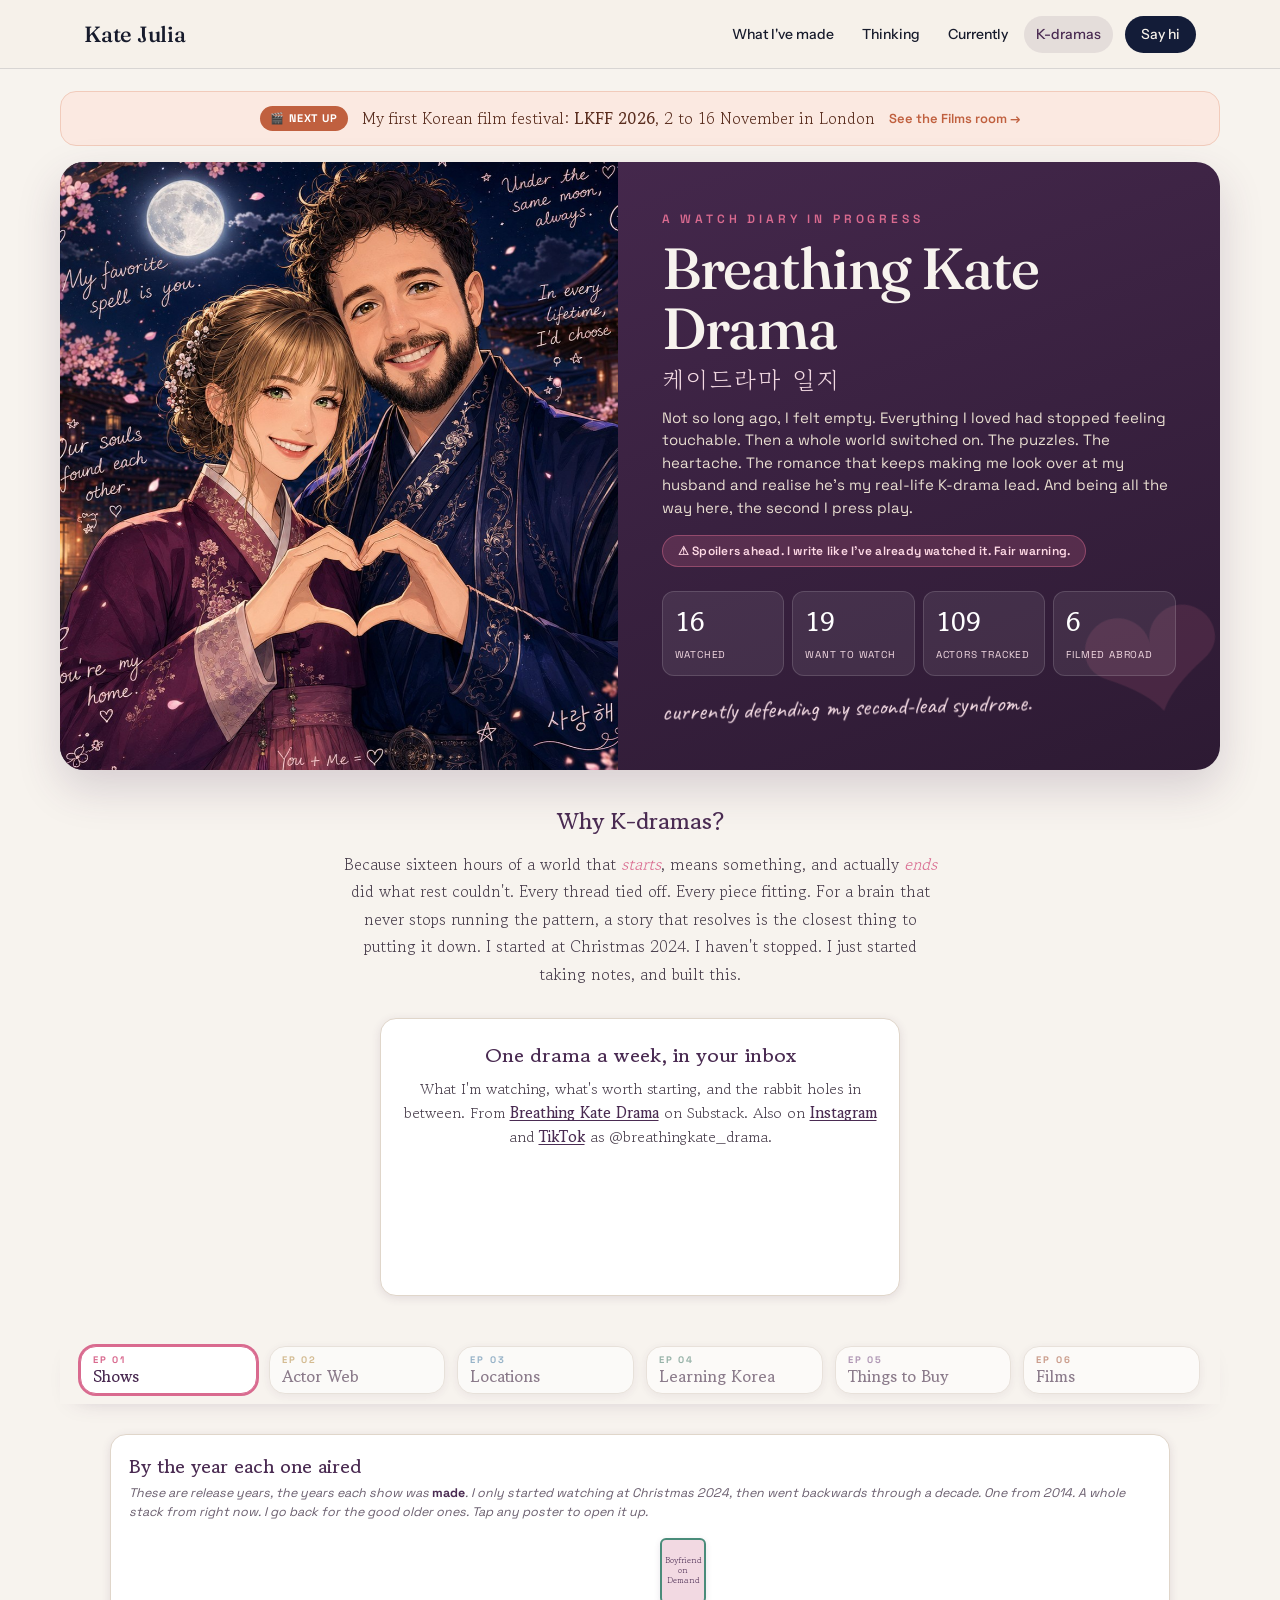
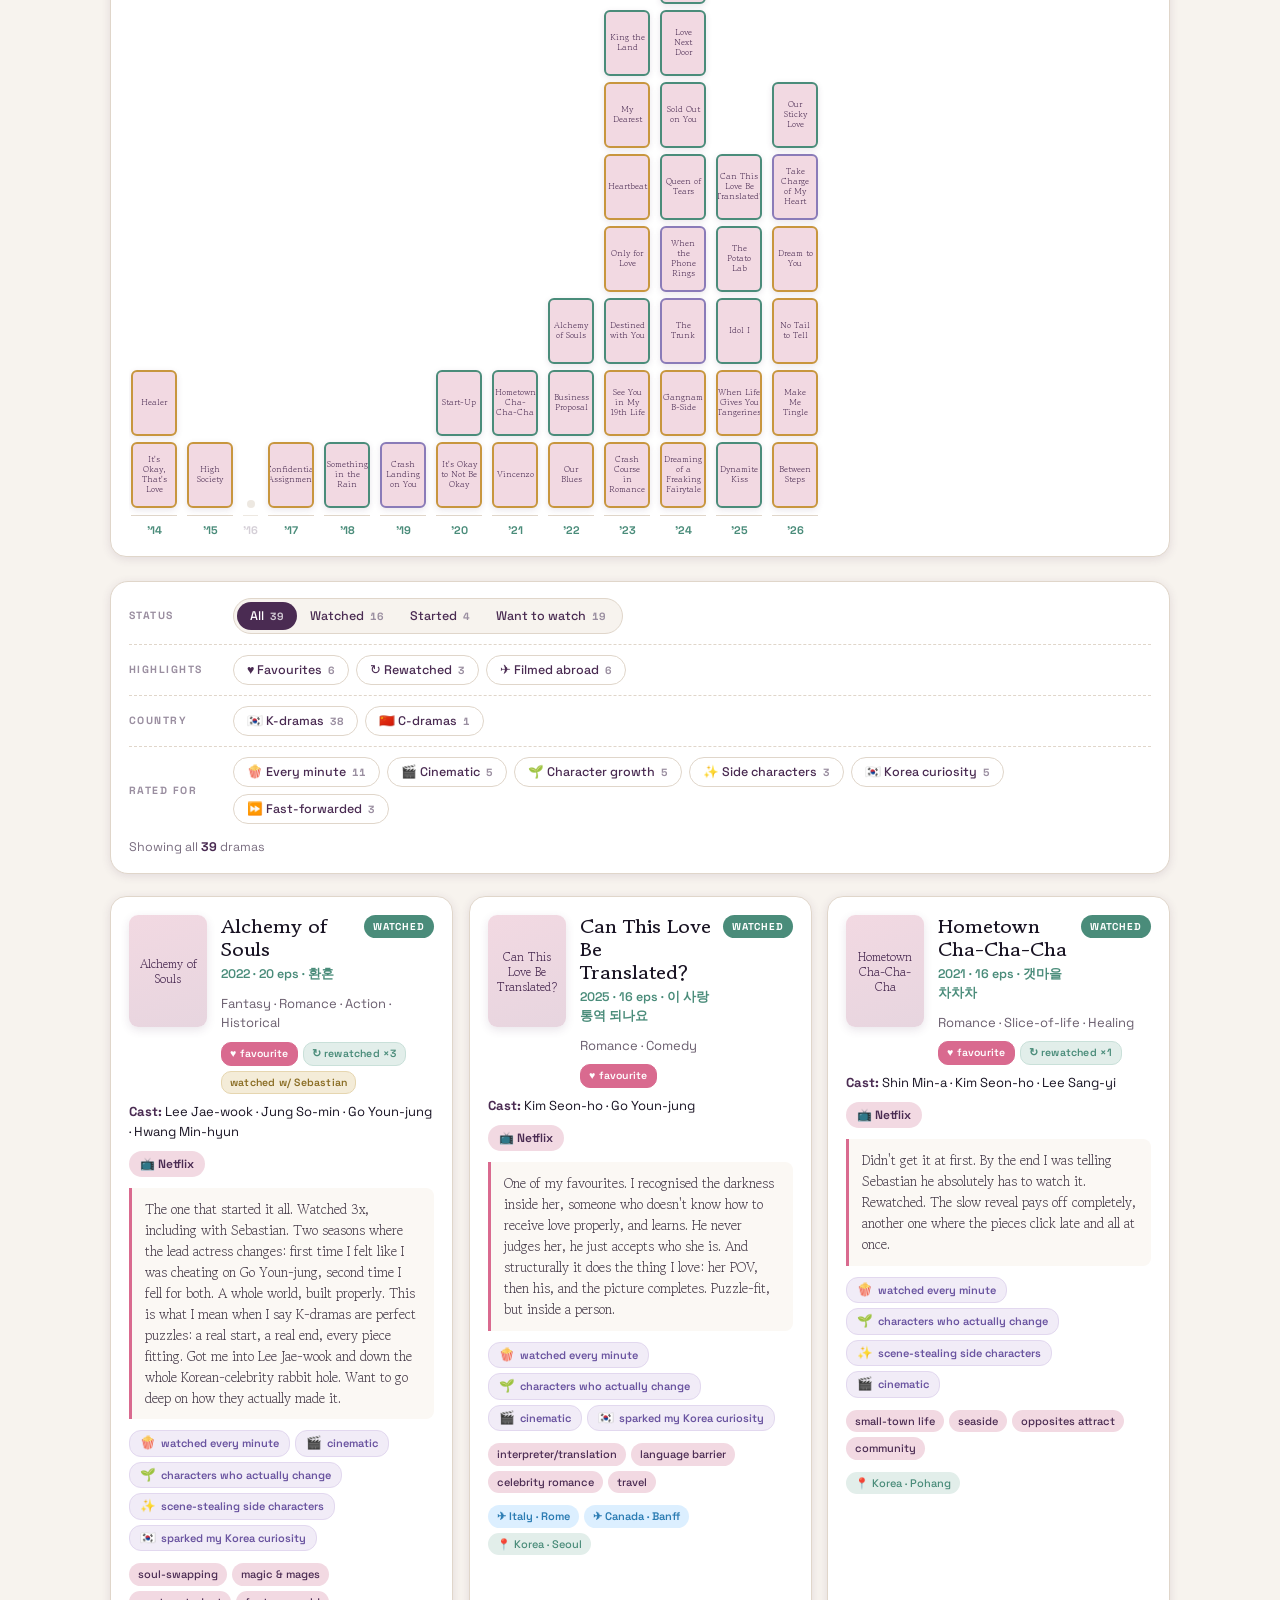
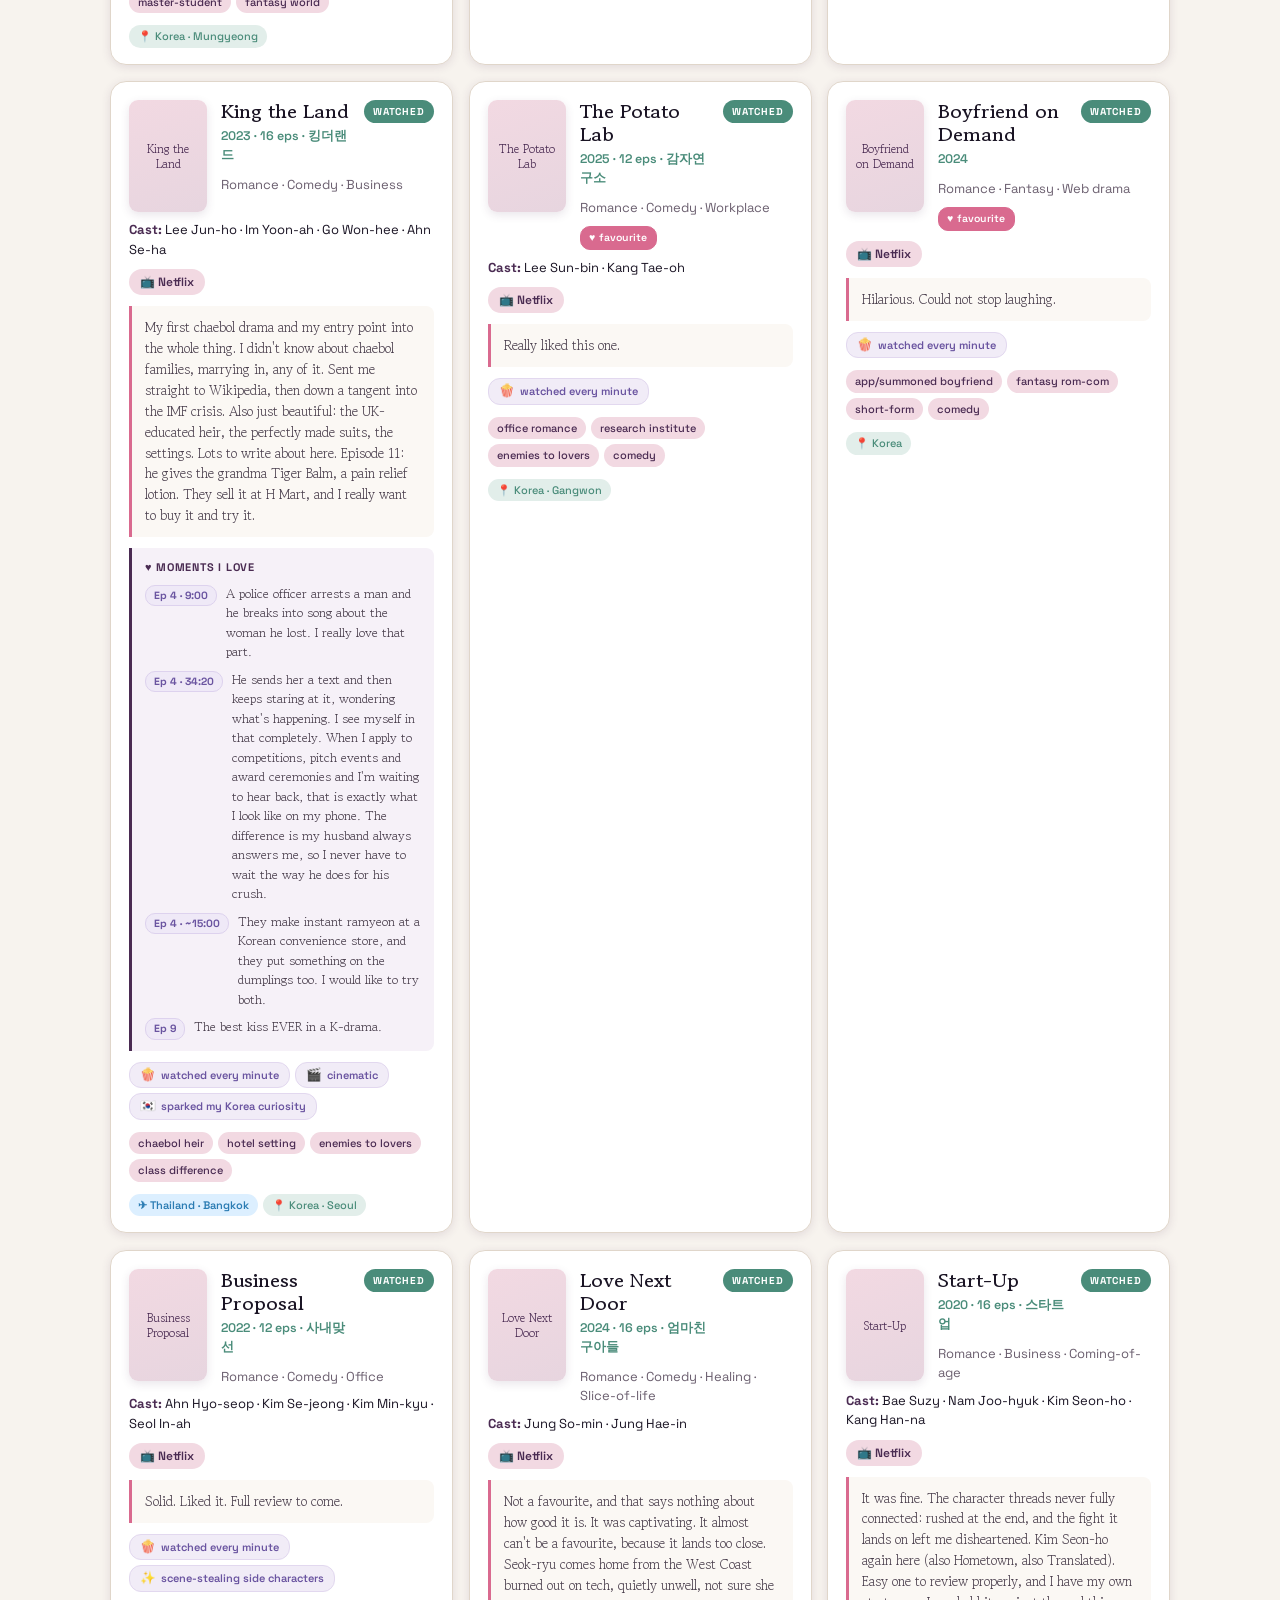
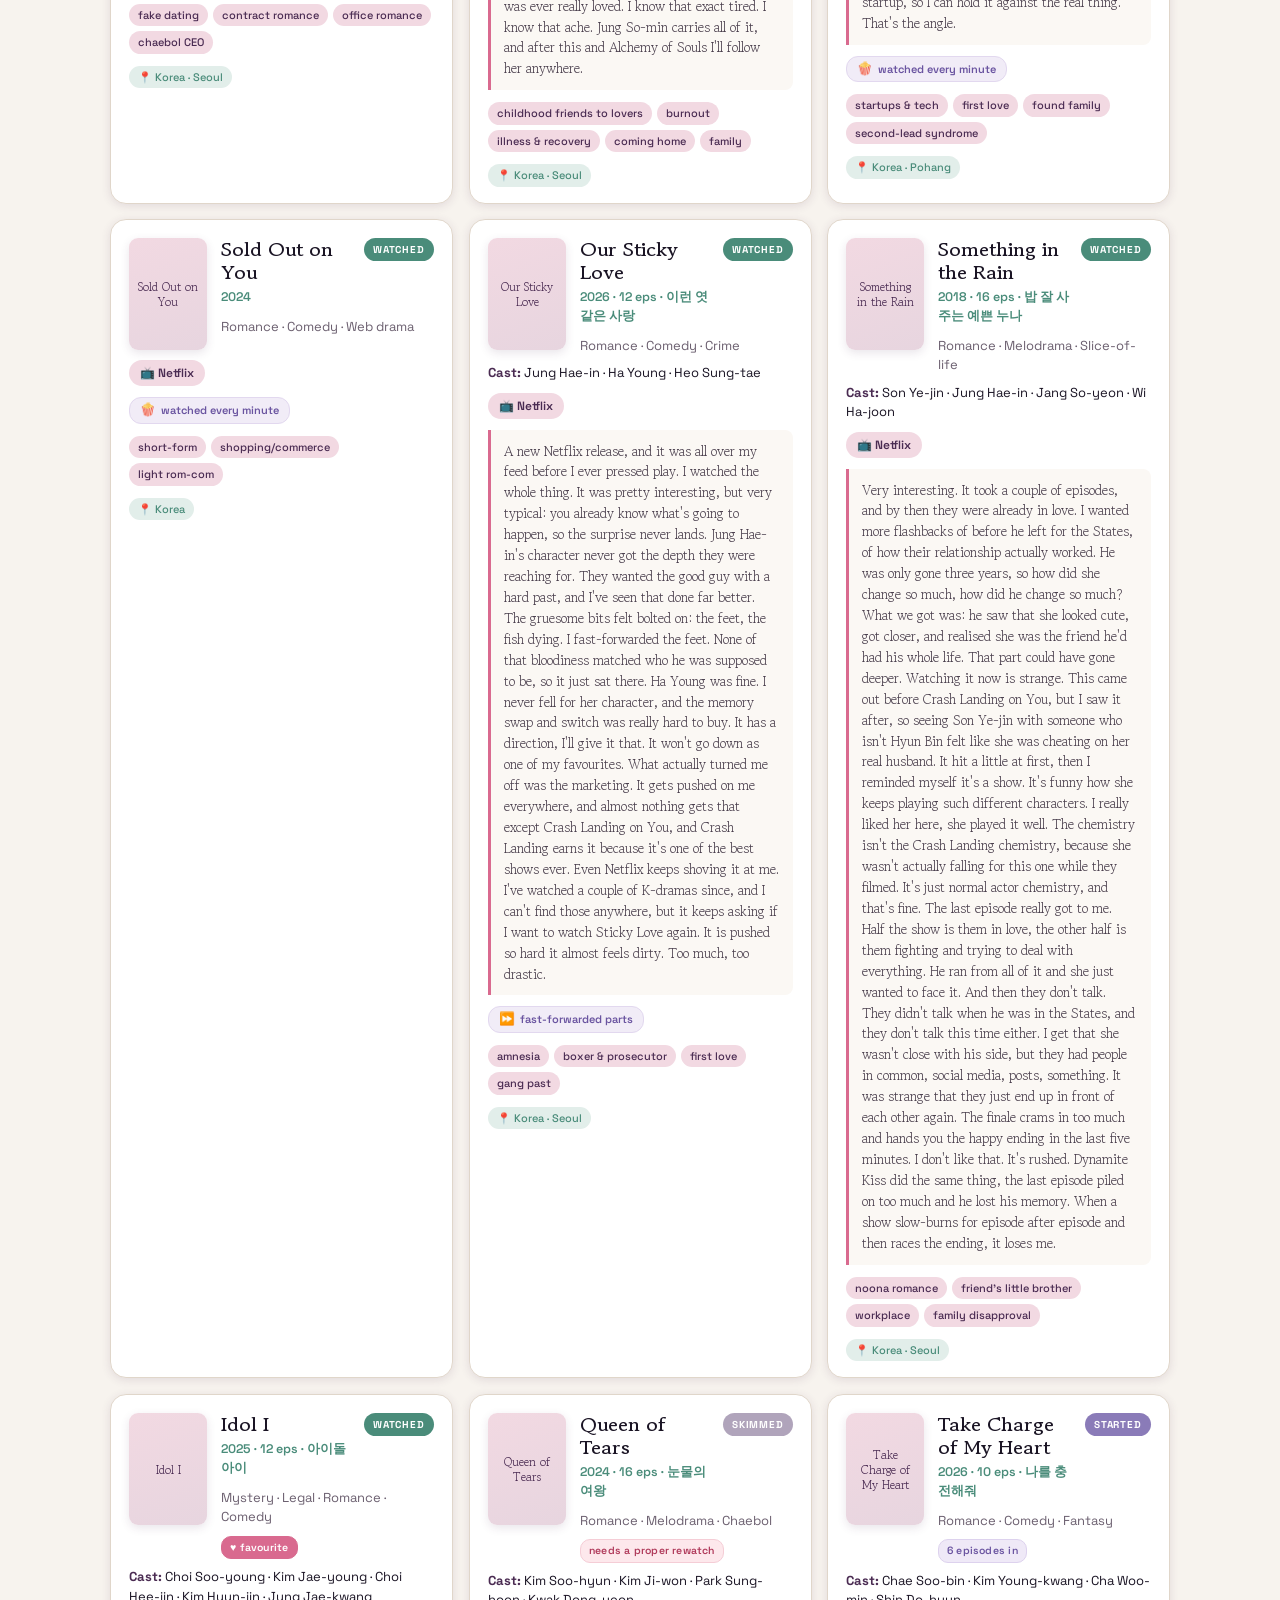
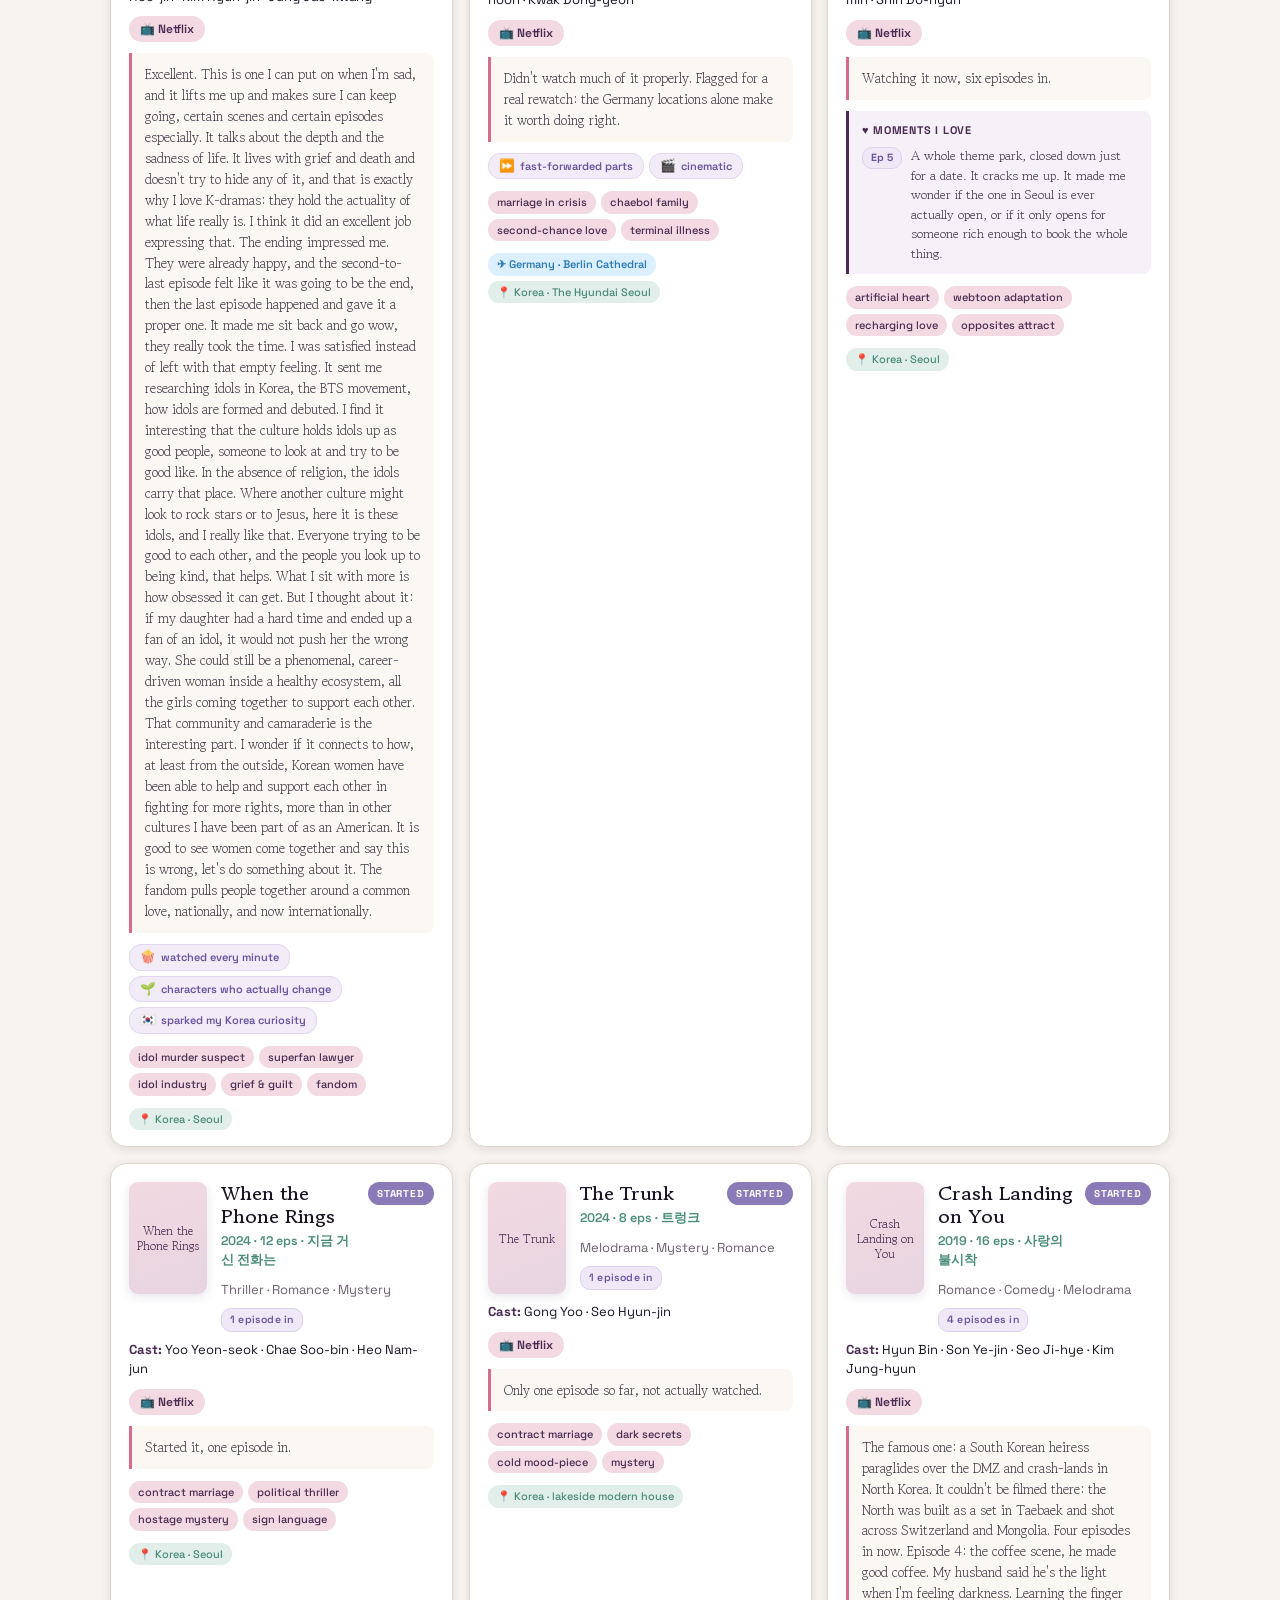
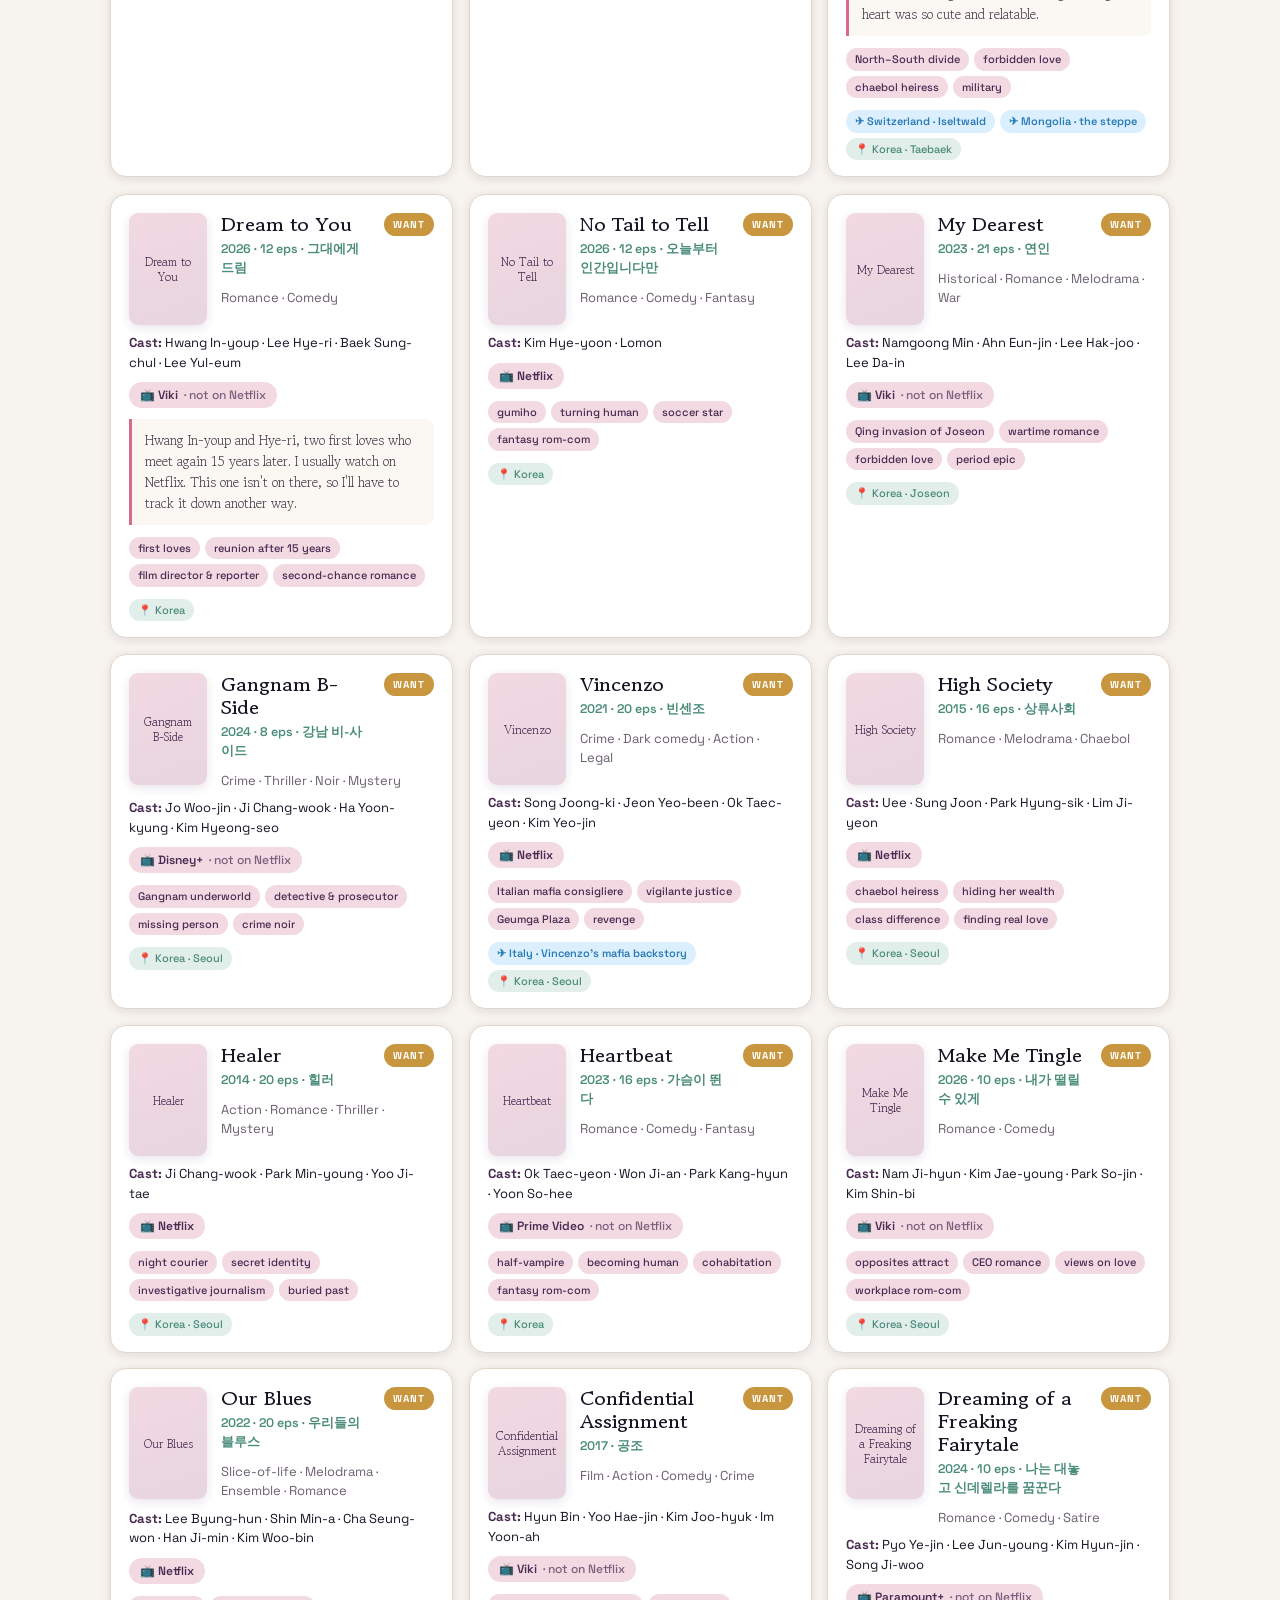
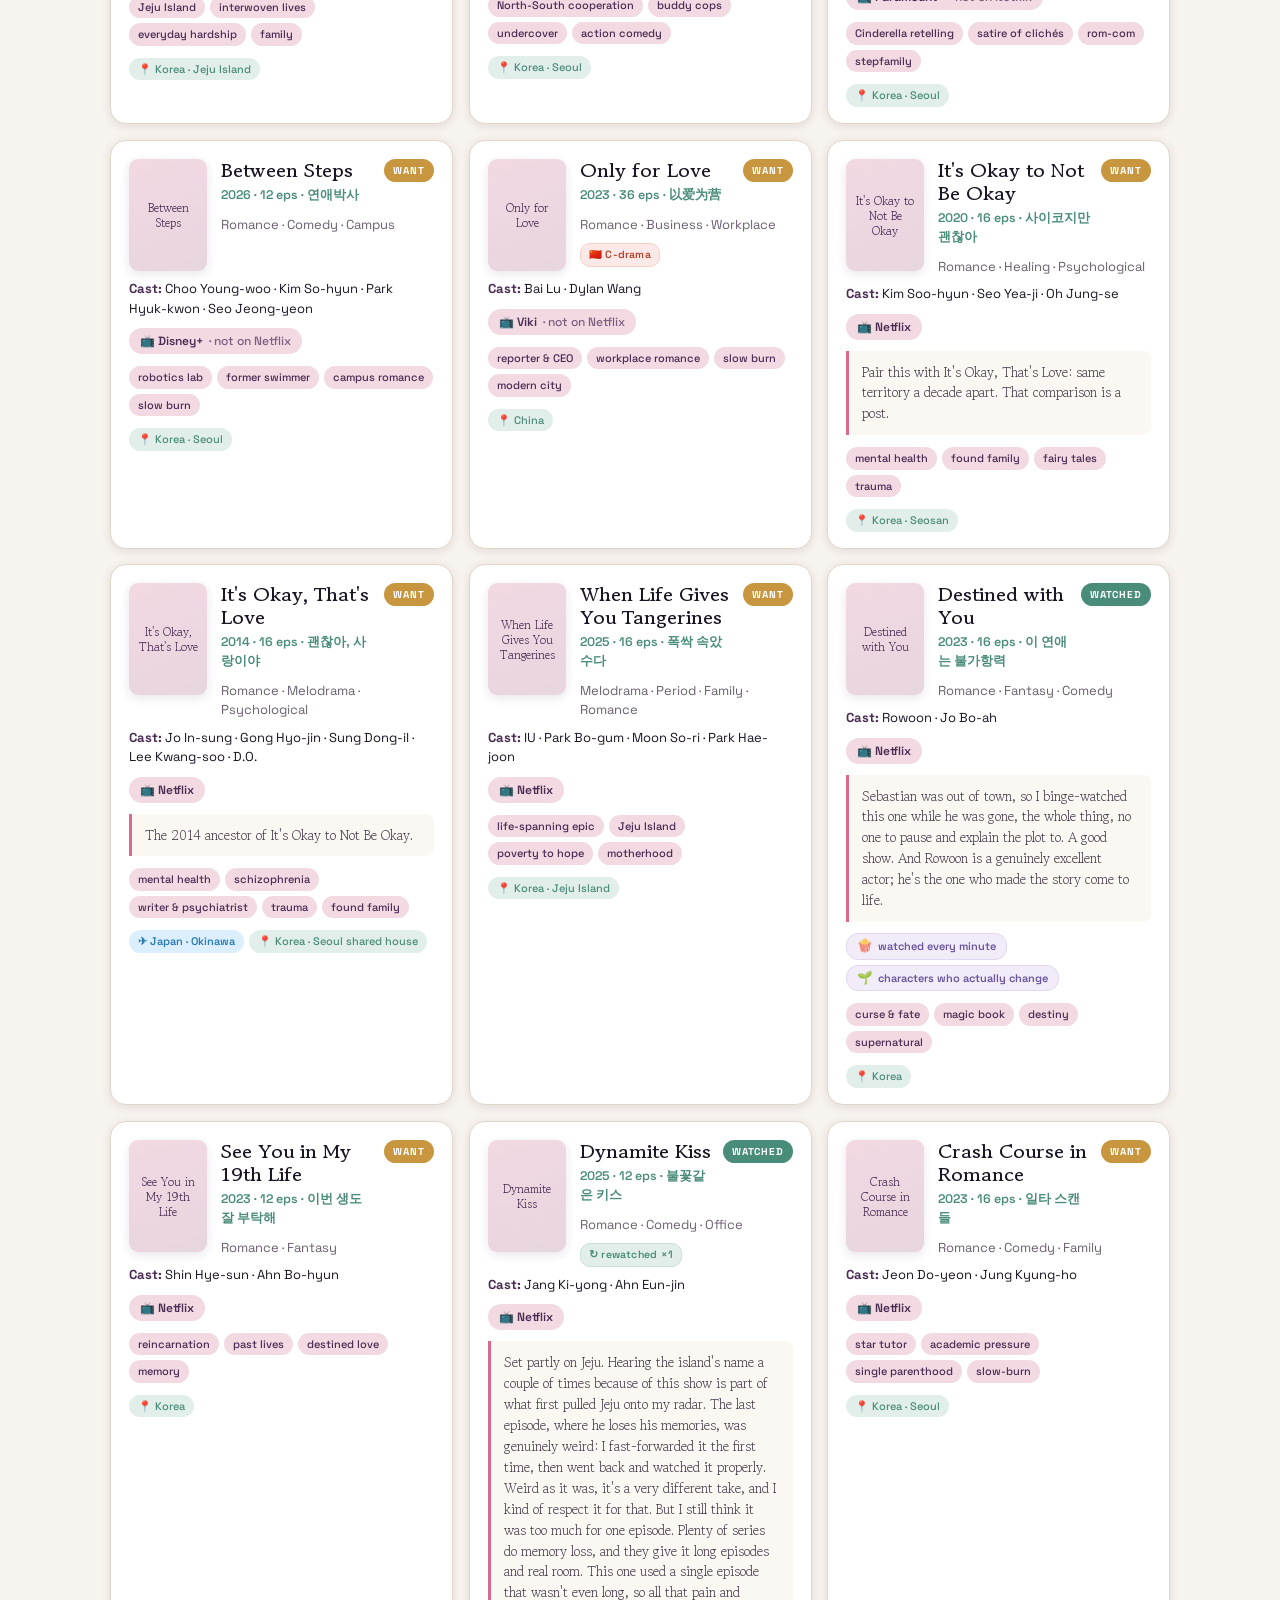
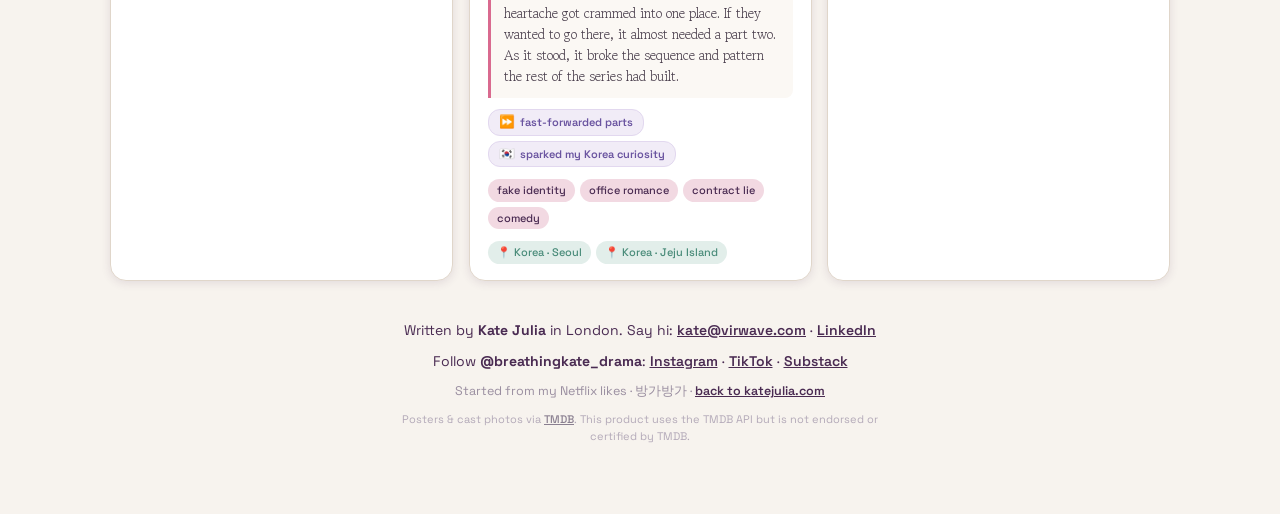
==== commit bbaa31f2: "Add Between Steps to want-to-watch list 2026 ENA campus romance (Choo Young-woo, Kim So-hyun) on Dis" ====
--- a/kdrama.html
+++ b/kdrama.html
@@ -1169,6 +1169,13 @@
    genre:["Romance","Comedy","Satire"],
    cast:["Pyo Ye-jin","Lee Jun-young","Kim Hyun-jin","Song Ji-woo"],
    themes:["Cinderella retelling","satire of clichés","rom-com","stepfamily"],
+   note:"",
+   locs:[{p:"Korea — Seoul"}]},
+
+  {t:"Between Steps",where:"Disney+",whereNote:"not on Netflix",kr:"연애박사",yr:2026,ep:12,status:"want",depth:null,rewatch:0,
+   genre:["Romance","Comedy","Campus"],
+   cast:["Choo Young-woo","Kim So-hyun","Park Hyuk-kwon","Seo Jeong-yeon"],
+   themes:["robotics lab","former swimmer","campus romance","slow burn"],
    note:"",
    locs:[{p:"Korea — Seoul"}]},
 
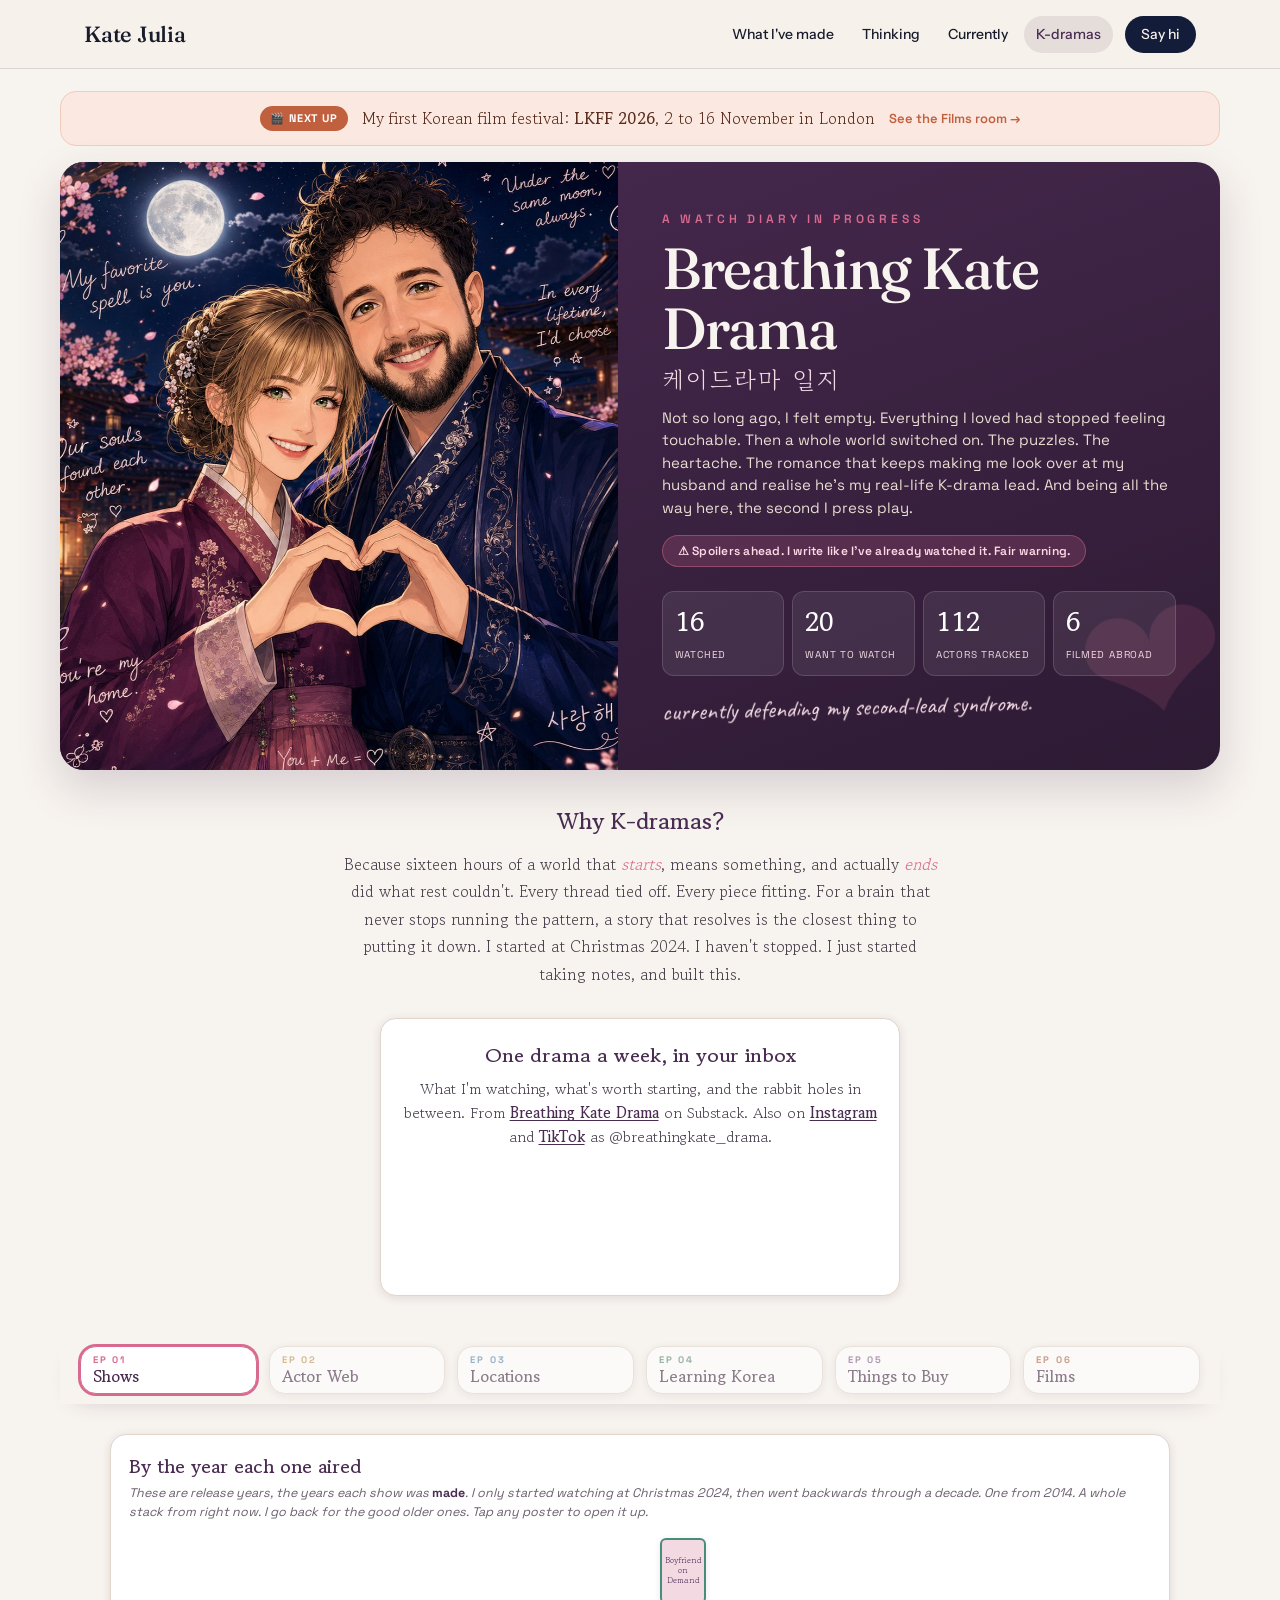
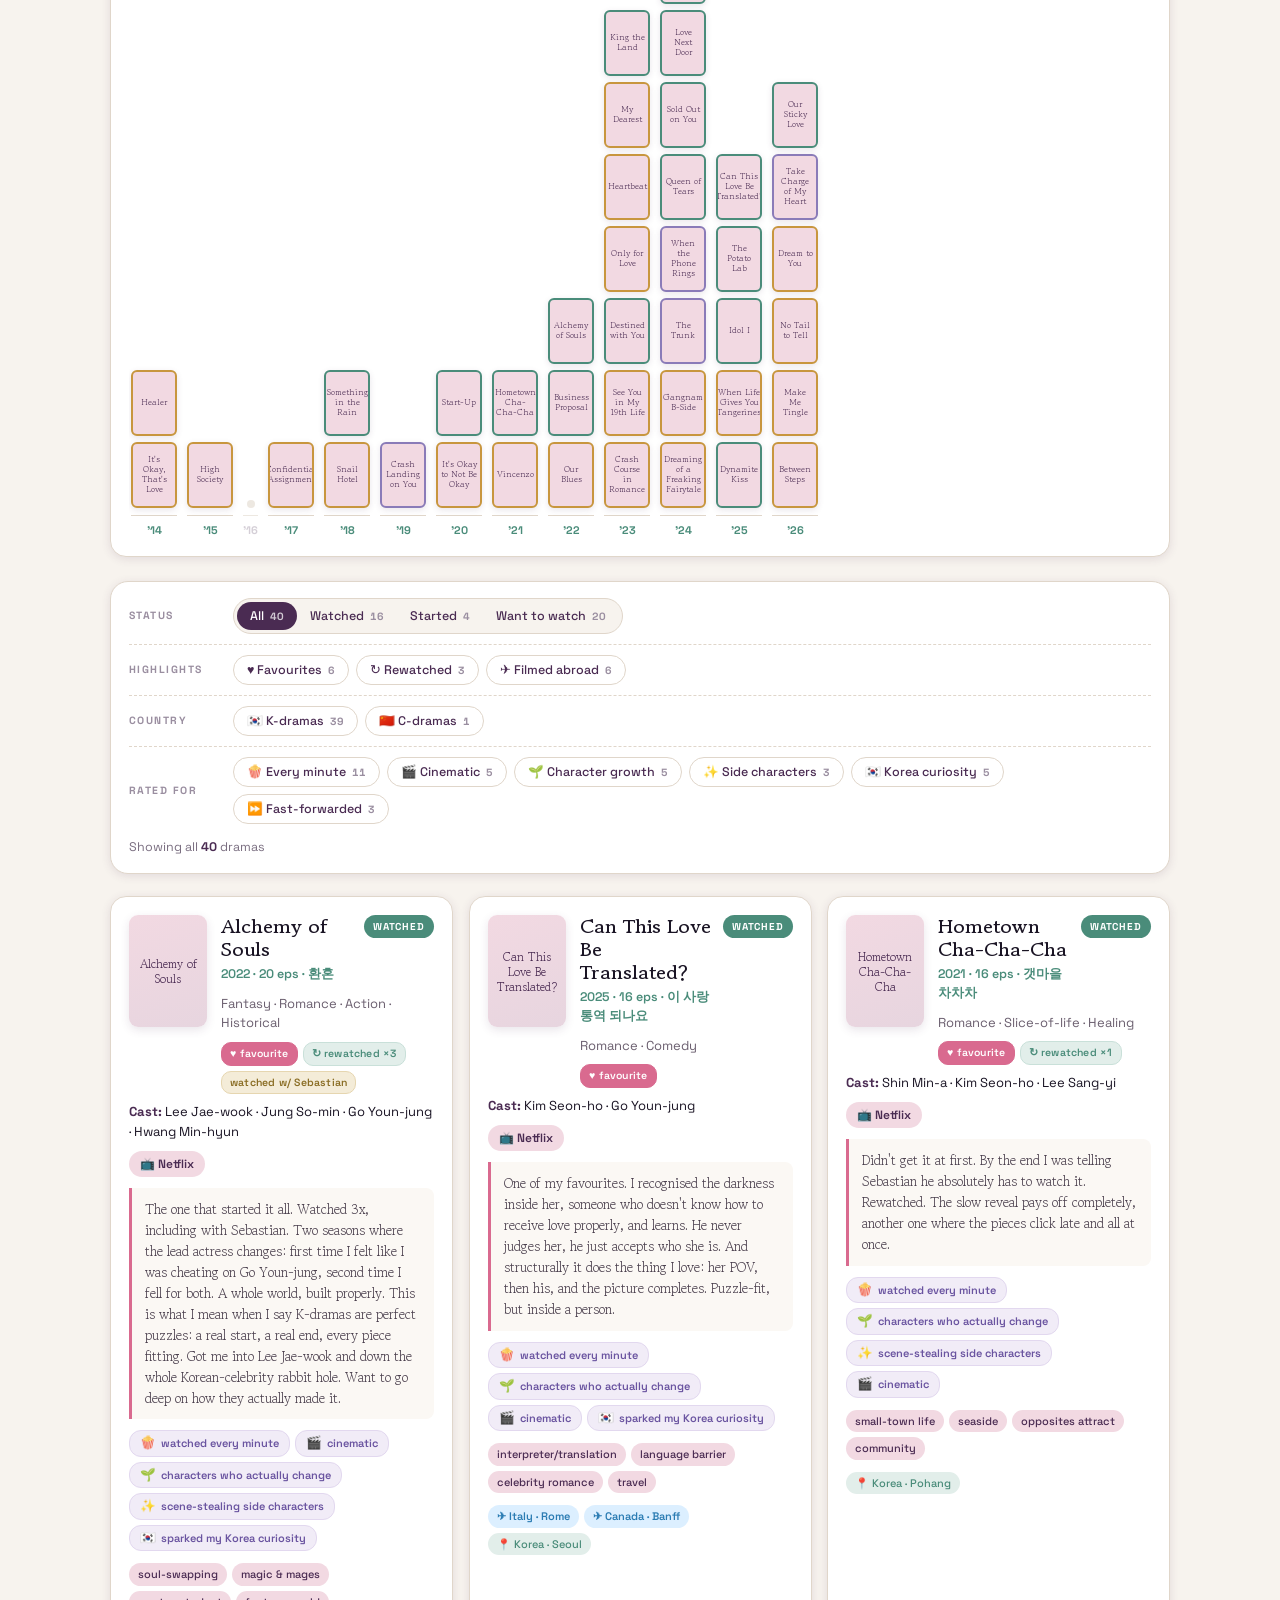
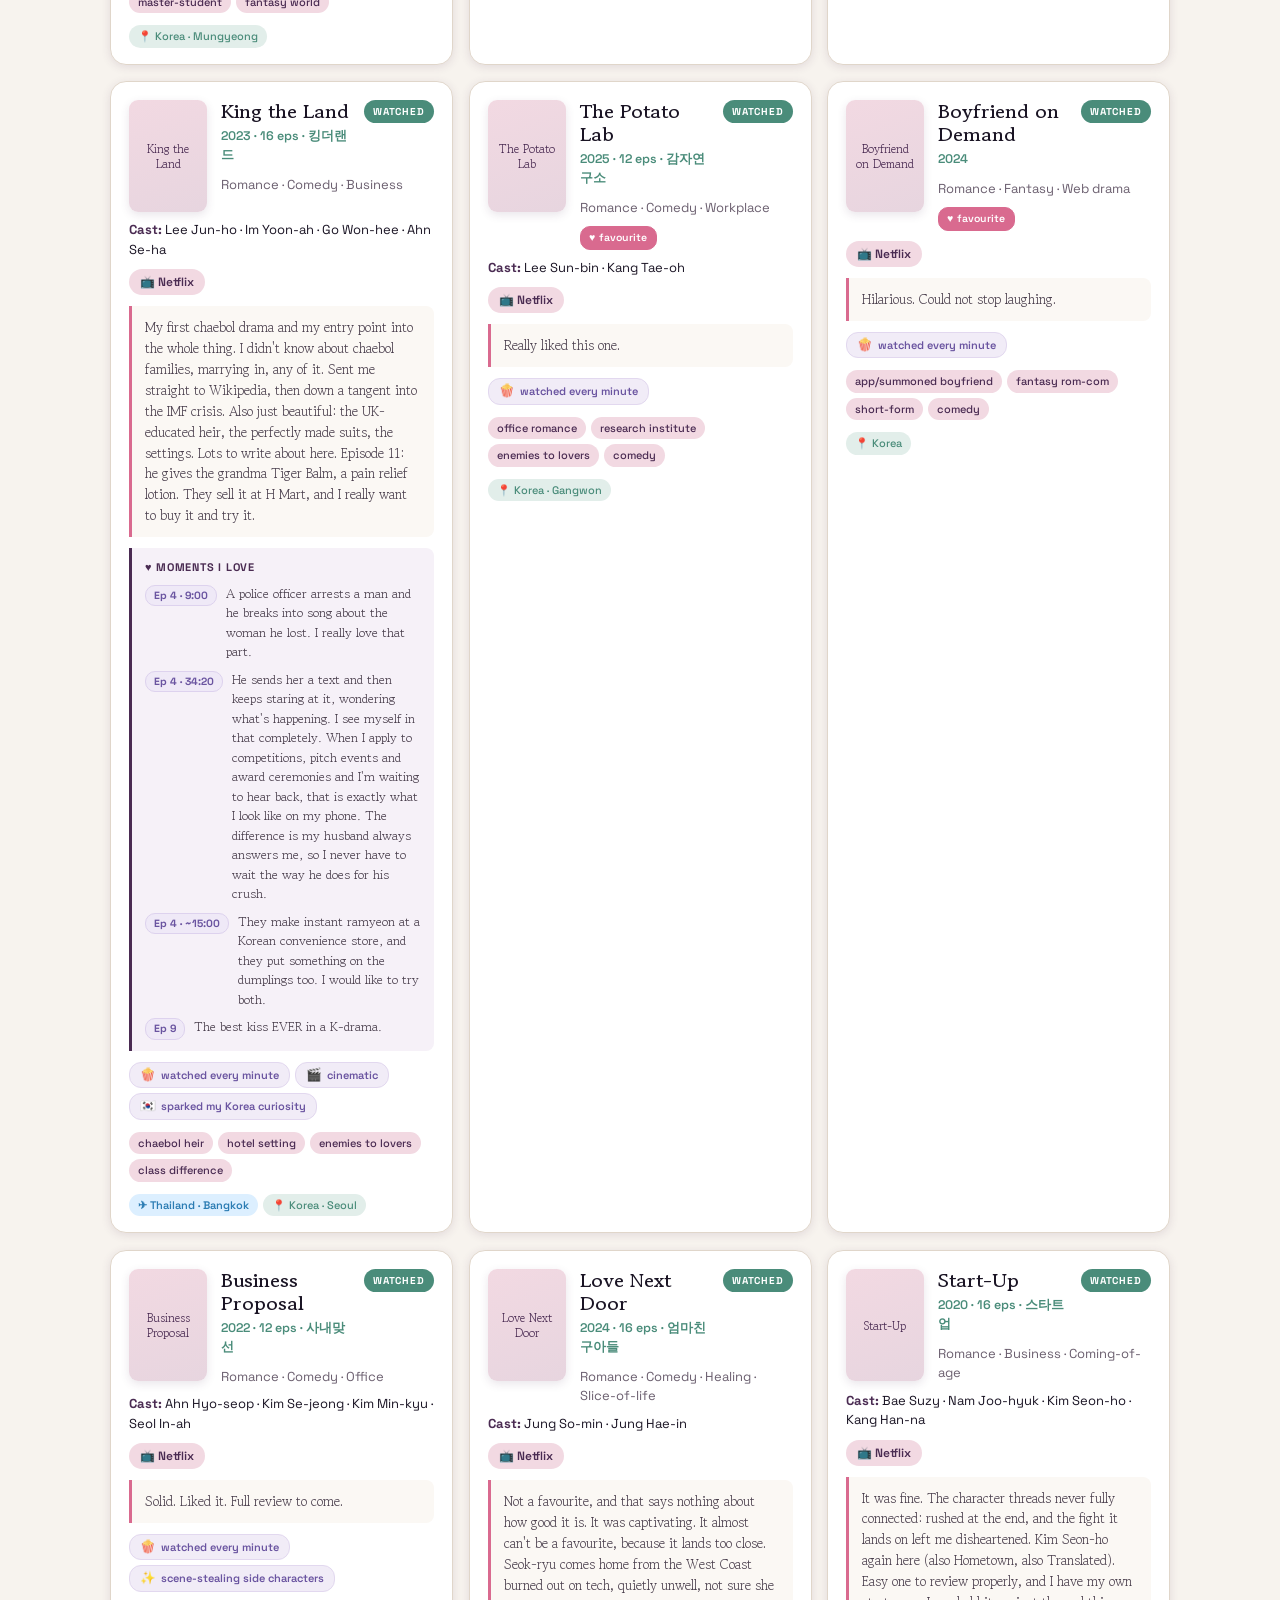
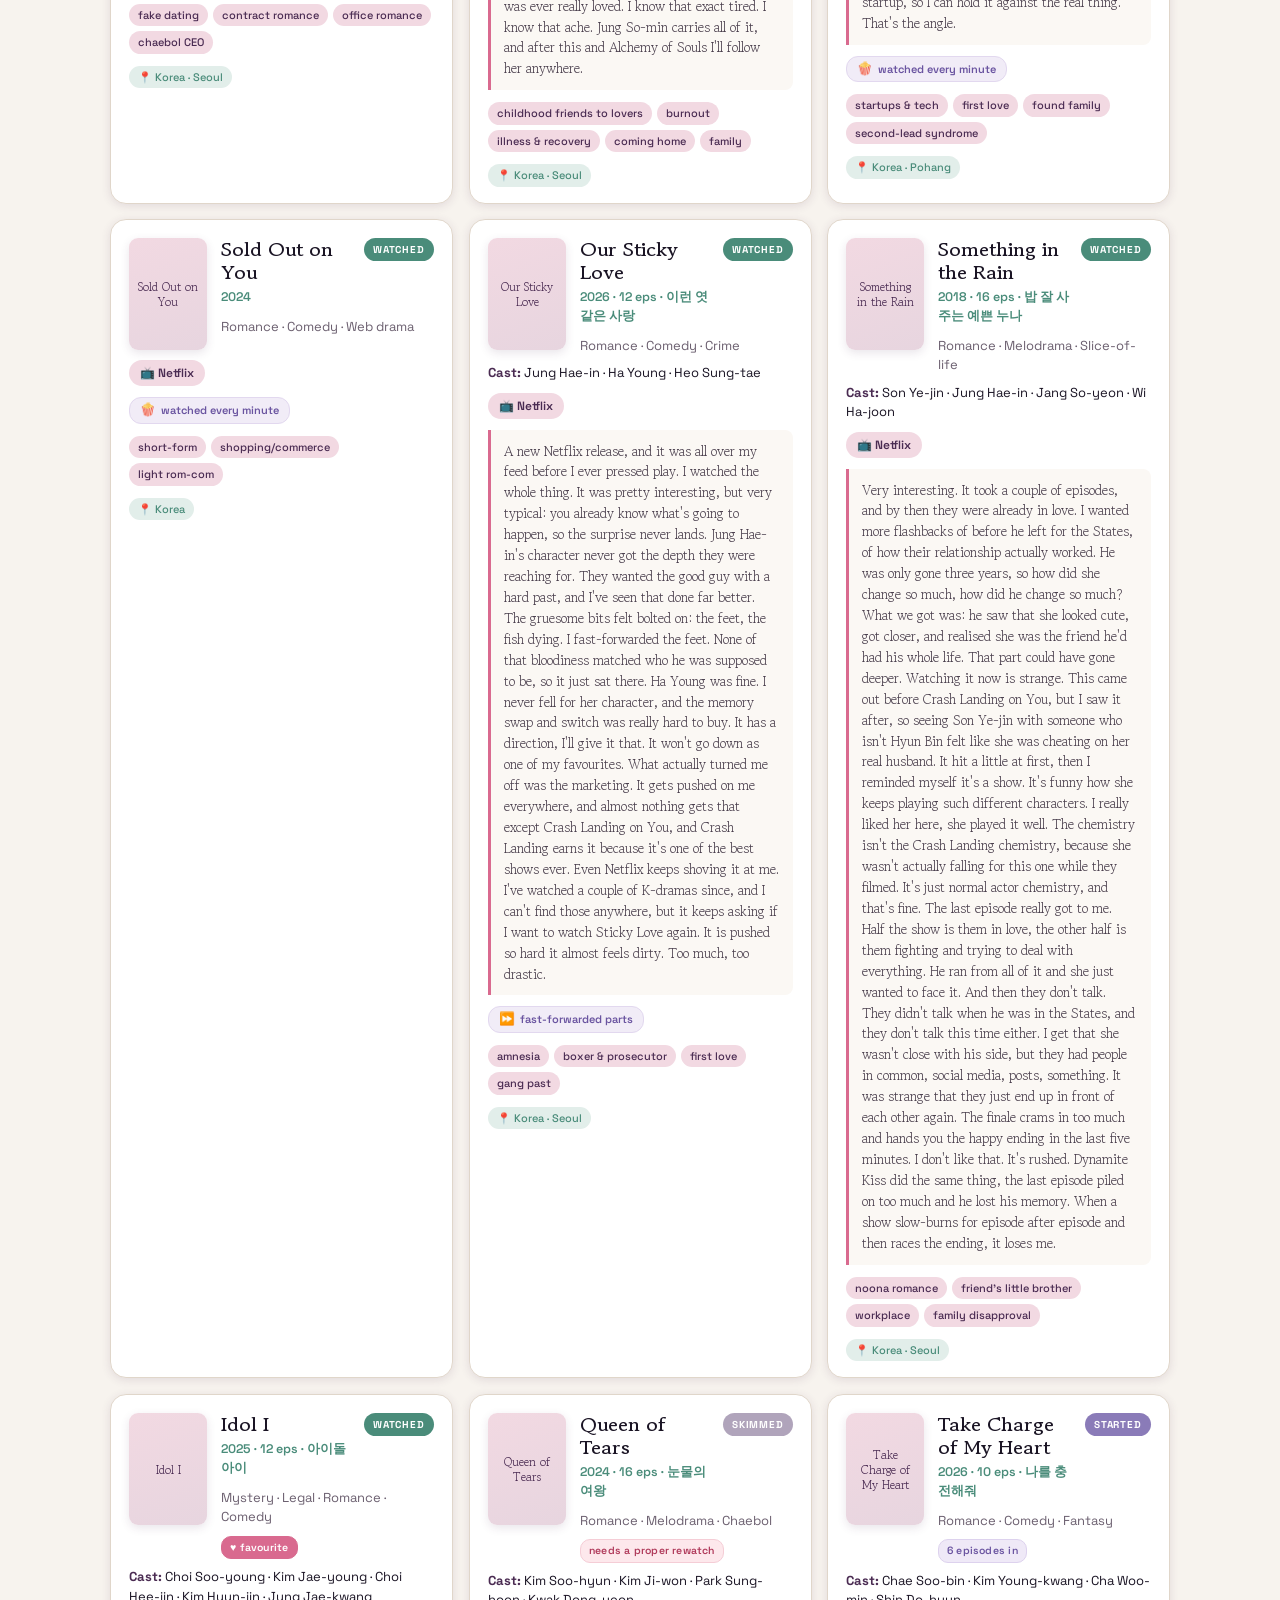
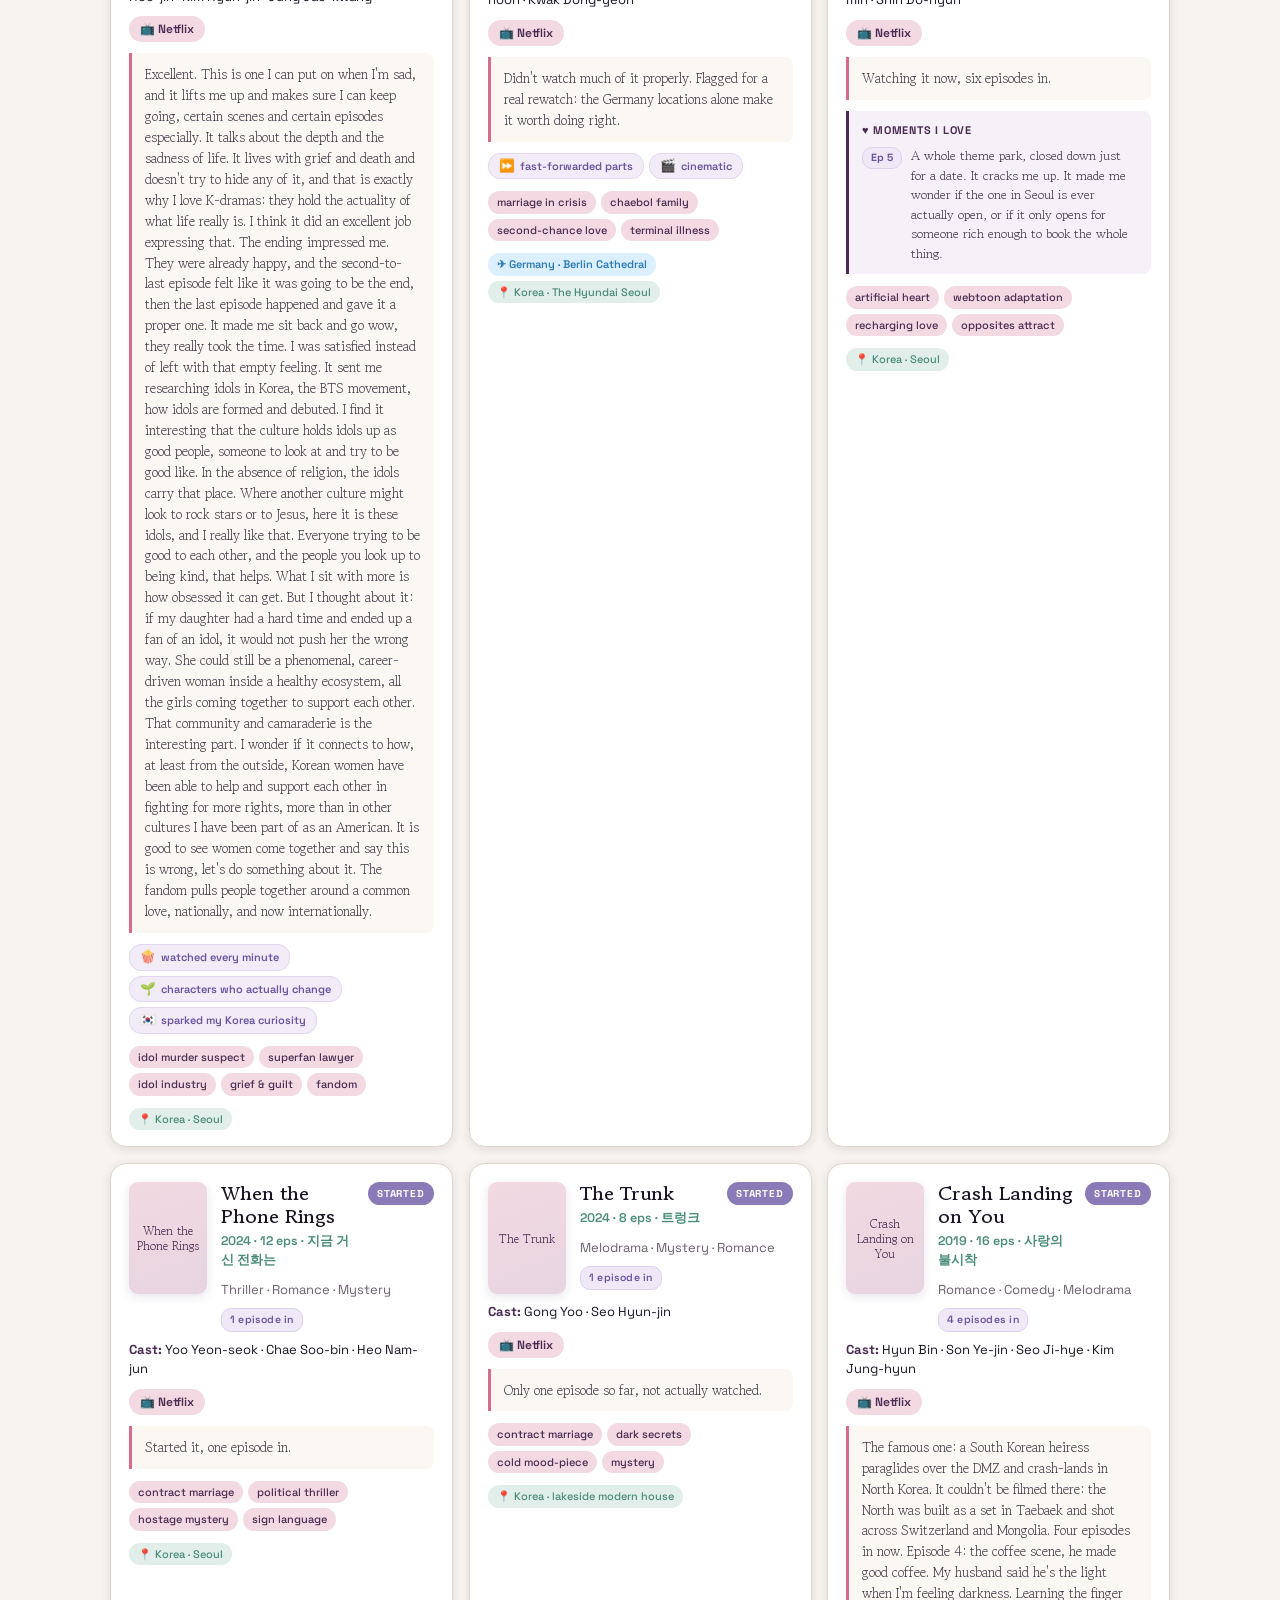
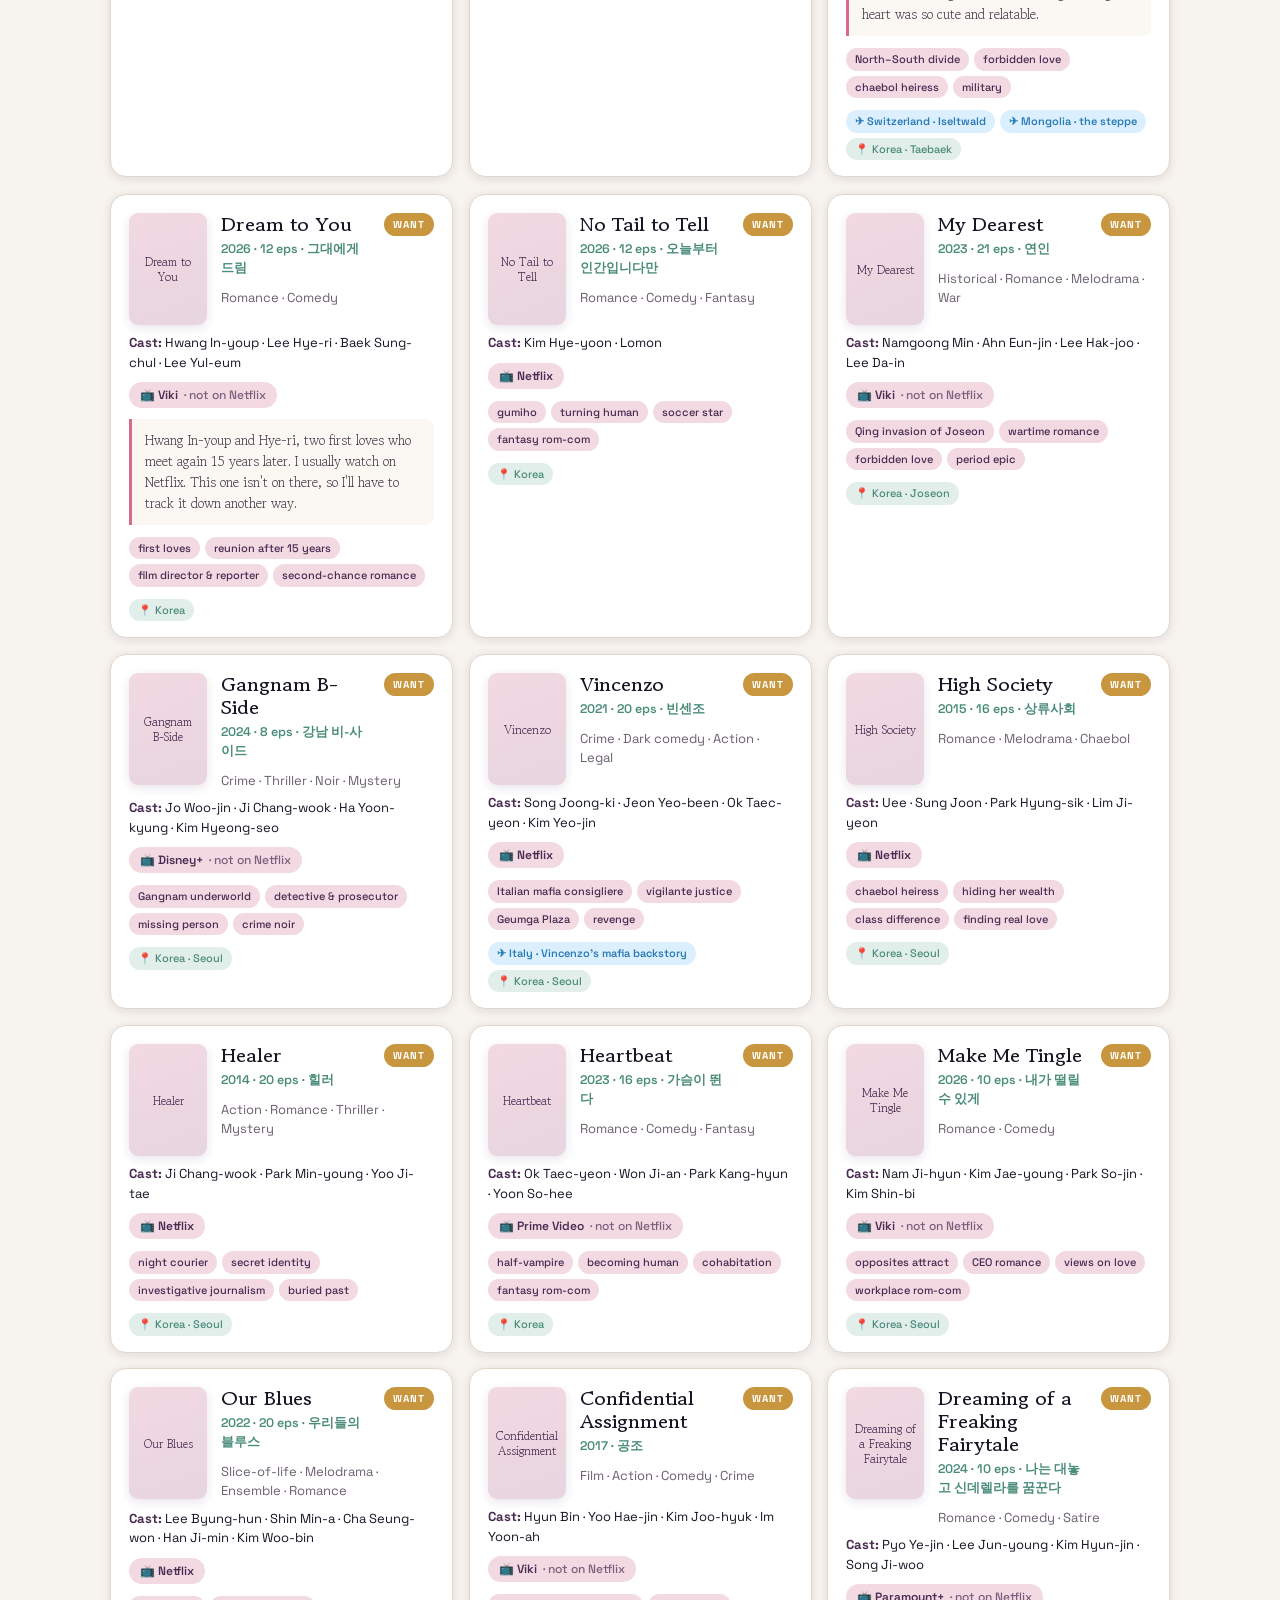
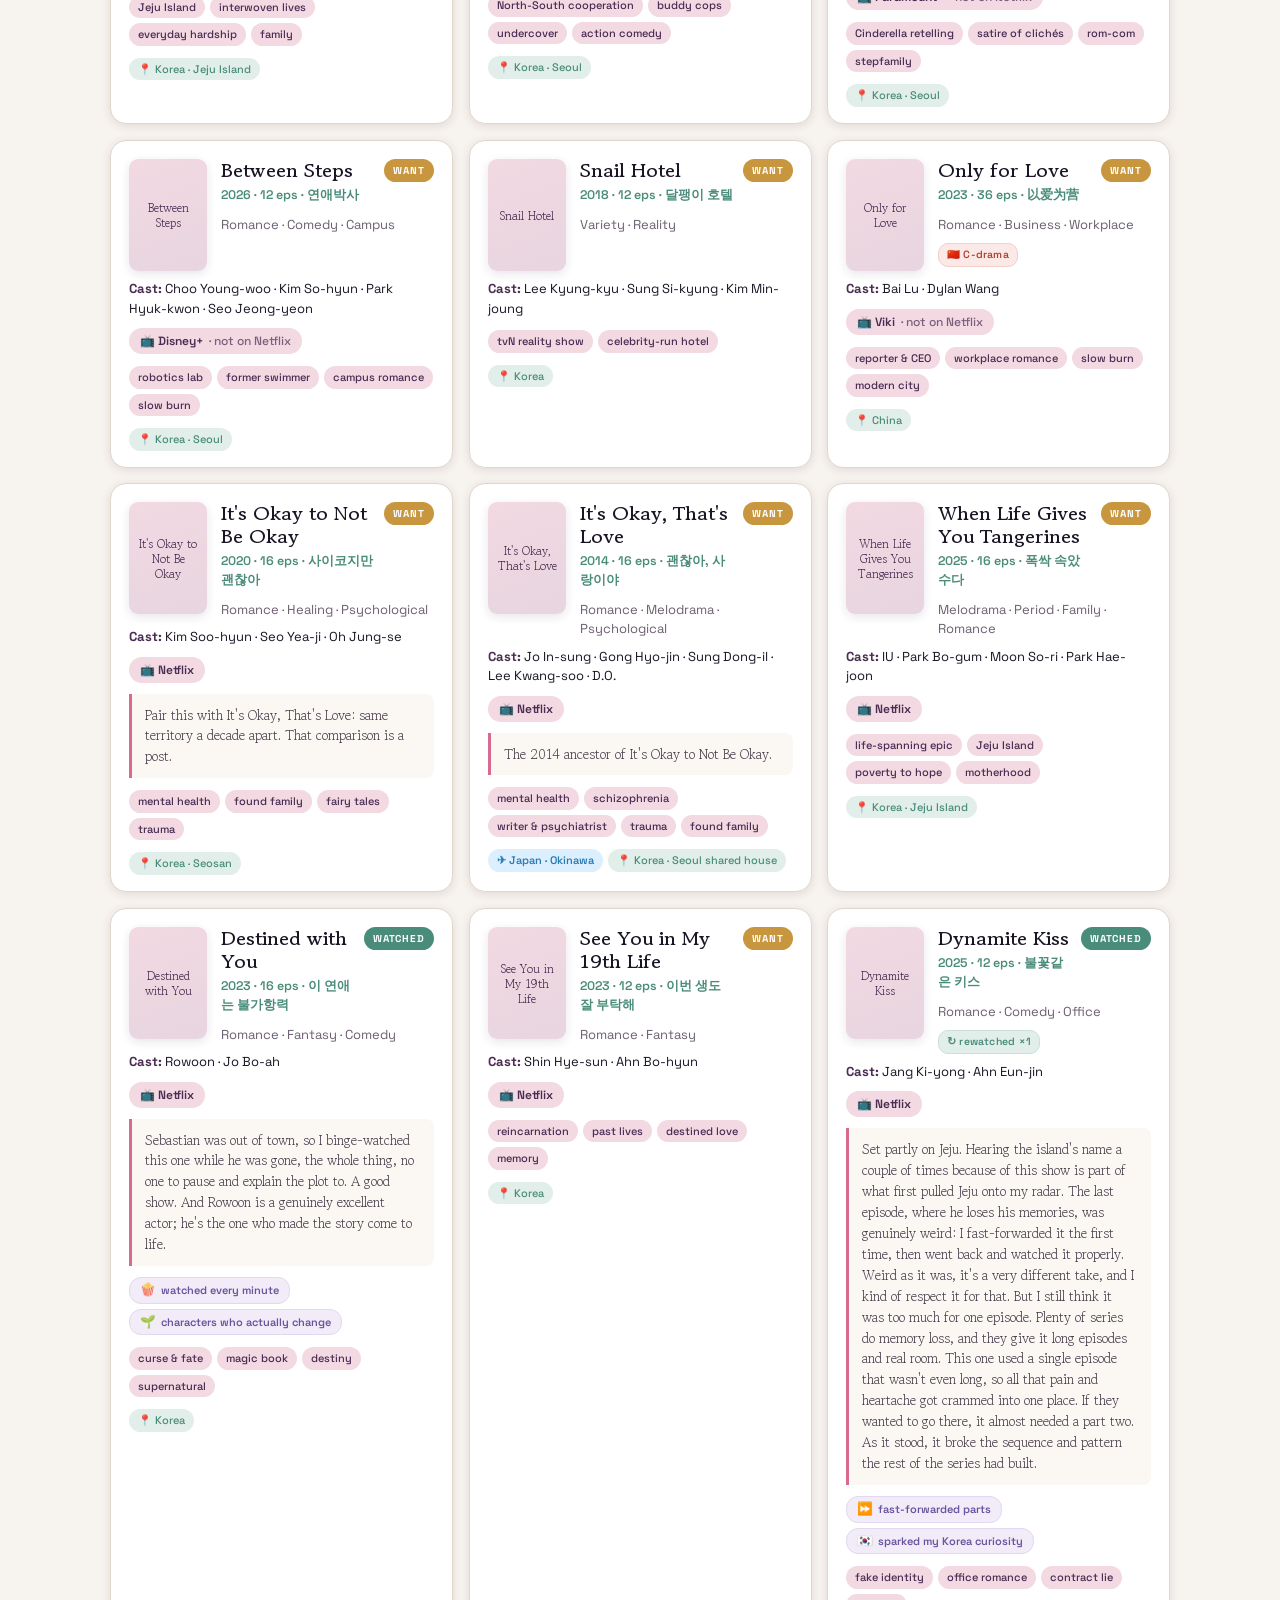
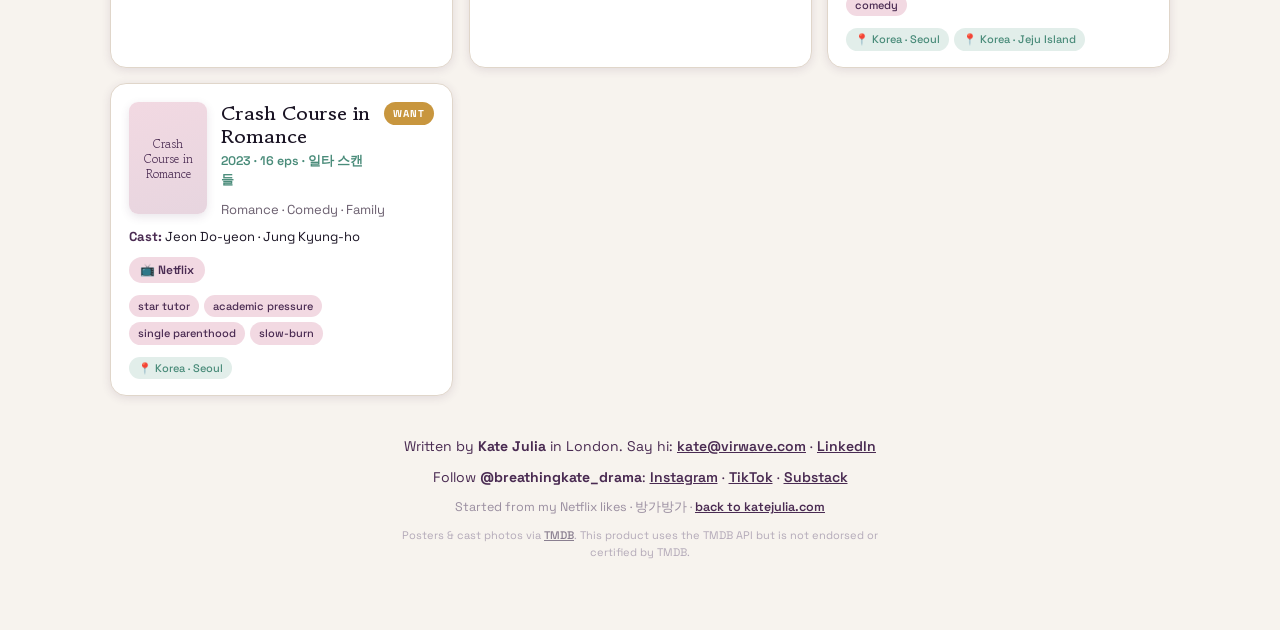
==== commit b8e2e8f0: "K-drama: add Snail Hotel to Want to watch (with TMDB poster) Co-Authored-By: Claude Opus 5.5 <norepl" ====
--- a/kdrama.html
+++ b/kdrama.html
@@ -1179,6 +1179,13 @@
    note:"",
    locs:[{p:"Korea — Seoul"}]},
 
+  {t:"Snail Hotel",kr:"달팽이 호텔",yr:2018,ep:12,status:"want",depth:null,rewatch:0,
+   genre:["Variety","Reality"],
+   cast:["Lee Kyung-kyu","Sung Si-kyung","Kim Min-joung"],
+   themes:["tvN reality show","celebrity-run hotel"],
+   note:"",
+   locs:[{p:"Korea"}]},
+
   // ===== C-DRAMAS =====
   {t:"Only for Love",origin:"China",where:"Viki",whereNote:"not on Netflix",kr:"以爱为营",yr:2023,ep:36,status:"want",depth:null,rewatch:0,
    genre:["Romance","Business","Workplace"],
@@ -1244,6 +1251,12 @@
 const POSTERS = {
   "Healer": "/too4Zig9bDJOfvnFfU1SaxKmGlR.jpg",
   "Our Blues": "/sT5Mlt5UmKiGfBisccwmD4LnPRD.jpg",
+  "Heartbeat": "/wRrvEw3OCK9aiwe6YbcpsqkEwIW.jpg",
+  "Make Me Tingle": "/e4MlbtE02So4D5DJy197DbiAxqs.jpg",
+  "Confidential Assignment": "/gw1iBP09ZaxUgHlvmPpC4Y7dgq6.jpg",
+  "Dreaming of a Freaking Fairytale": "/ngrKR7Vnb38vzLVKmc63GYnsZh9.jpg",
+  "Between Steps": "/pGqcErS76y8bcvZZSFUefdZOg2x.jpg",
+  "Snail Hotel": "/w987A7FMLpwGVs9pDDgFRGIZF1z.jpg",
   "High Society": "/qooQDYuUEcntuosvpWuhKvhDGDR.jpg",
   "Something in the Rain": "/sTNXMCASbNn7cSzcQ7DVazixnAc.jpg",
   "Vincenzo": "/qbkSS1cTjT4DzIwD44bdhTuYgdT.jpg",
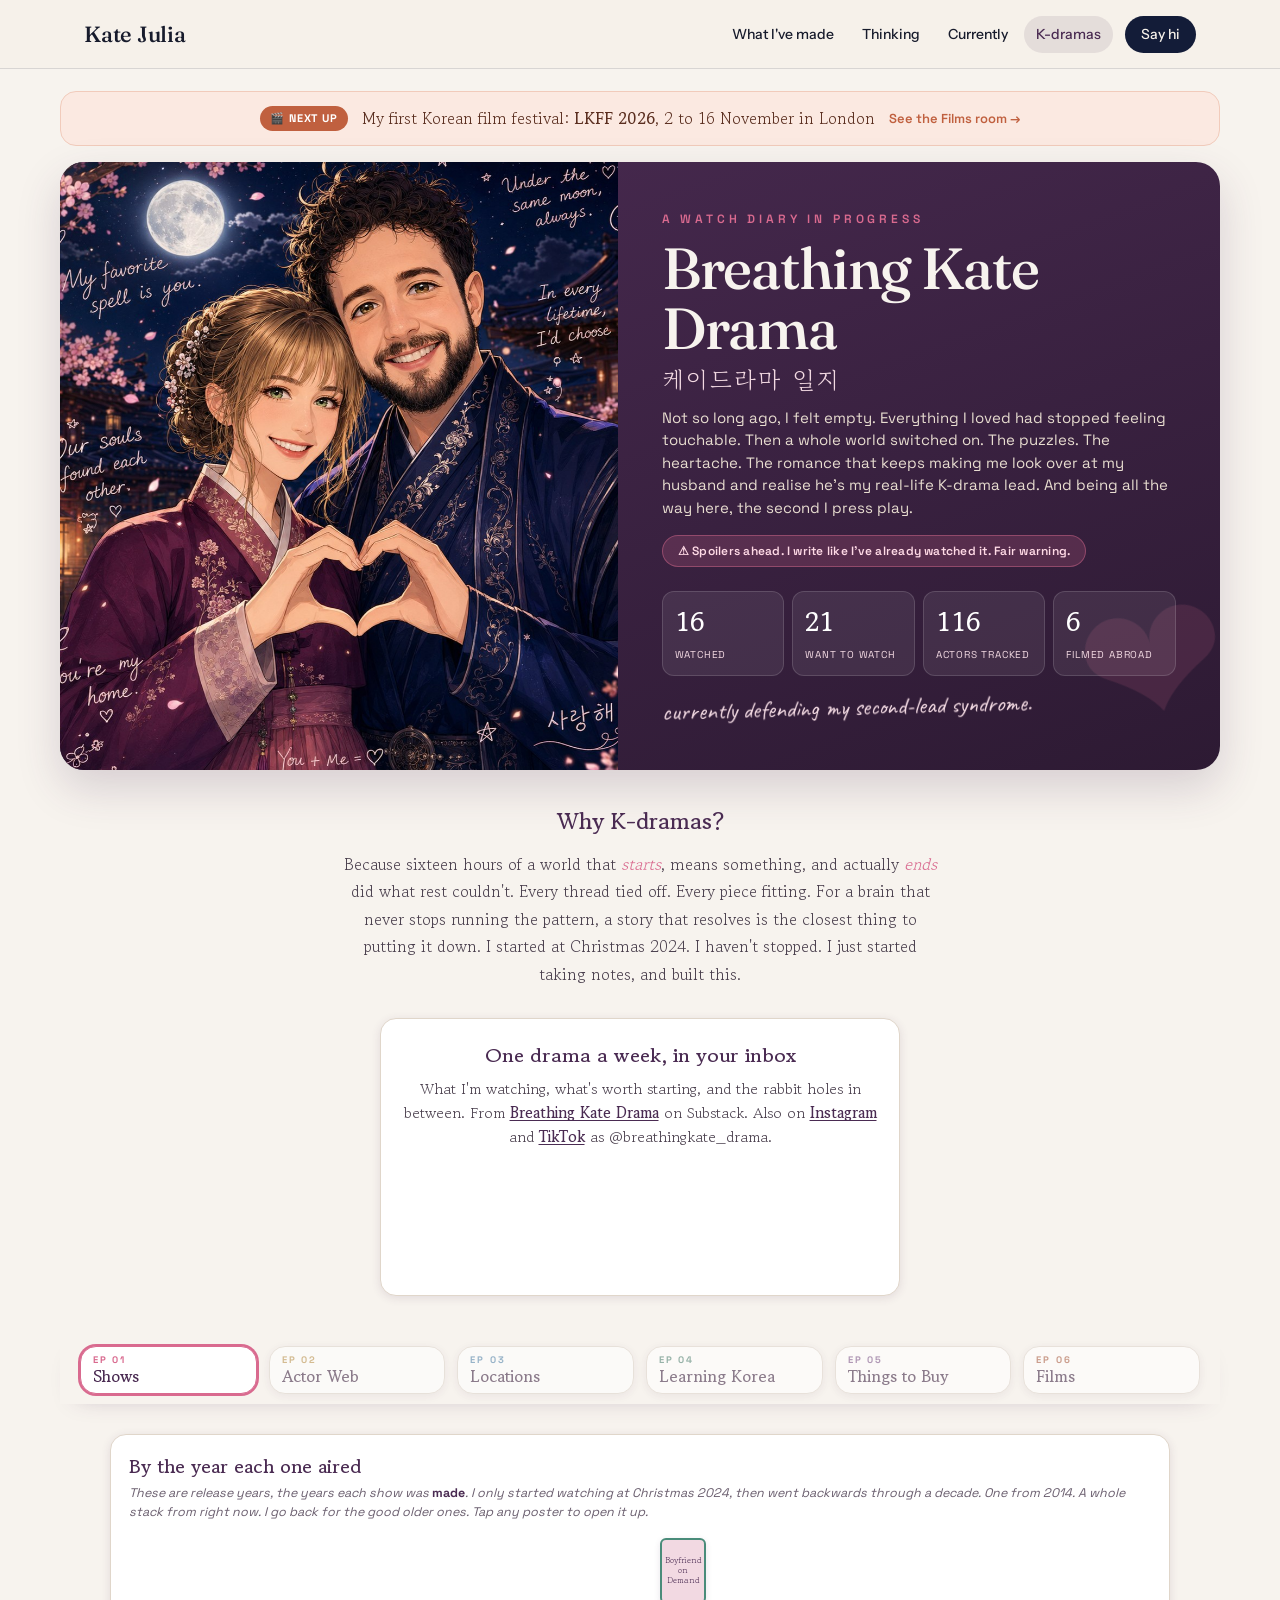
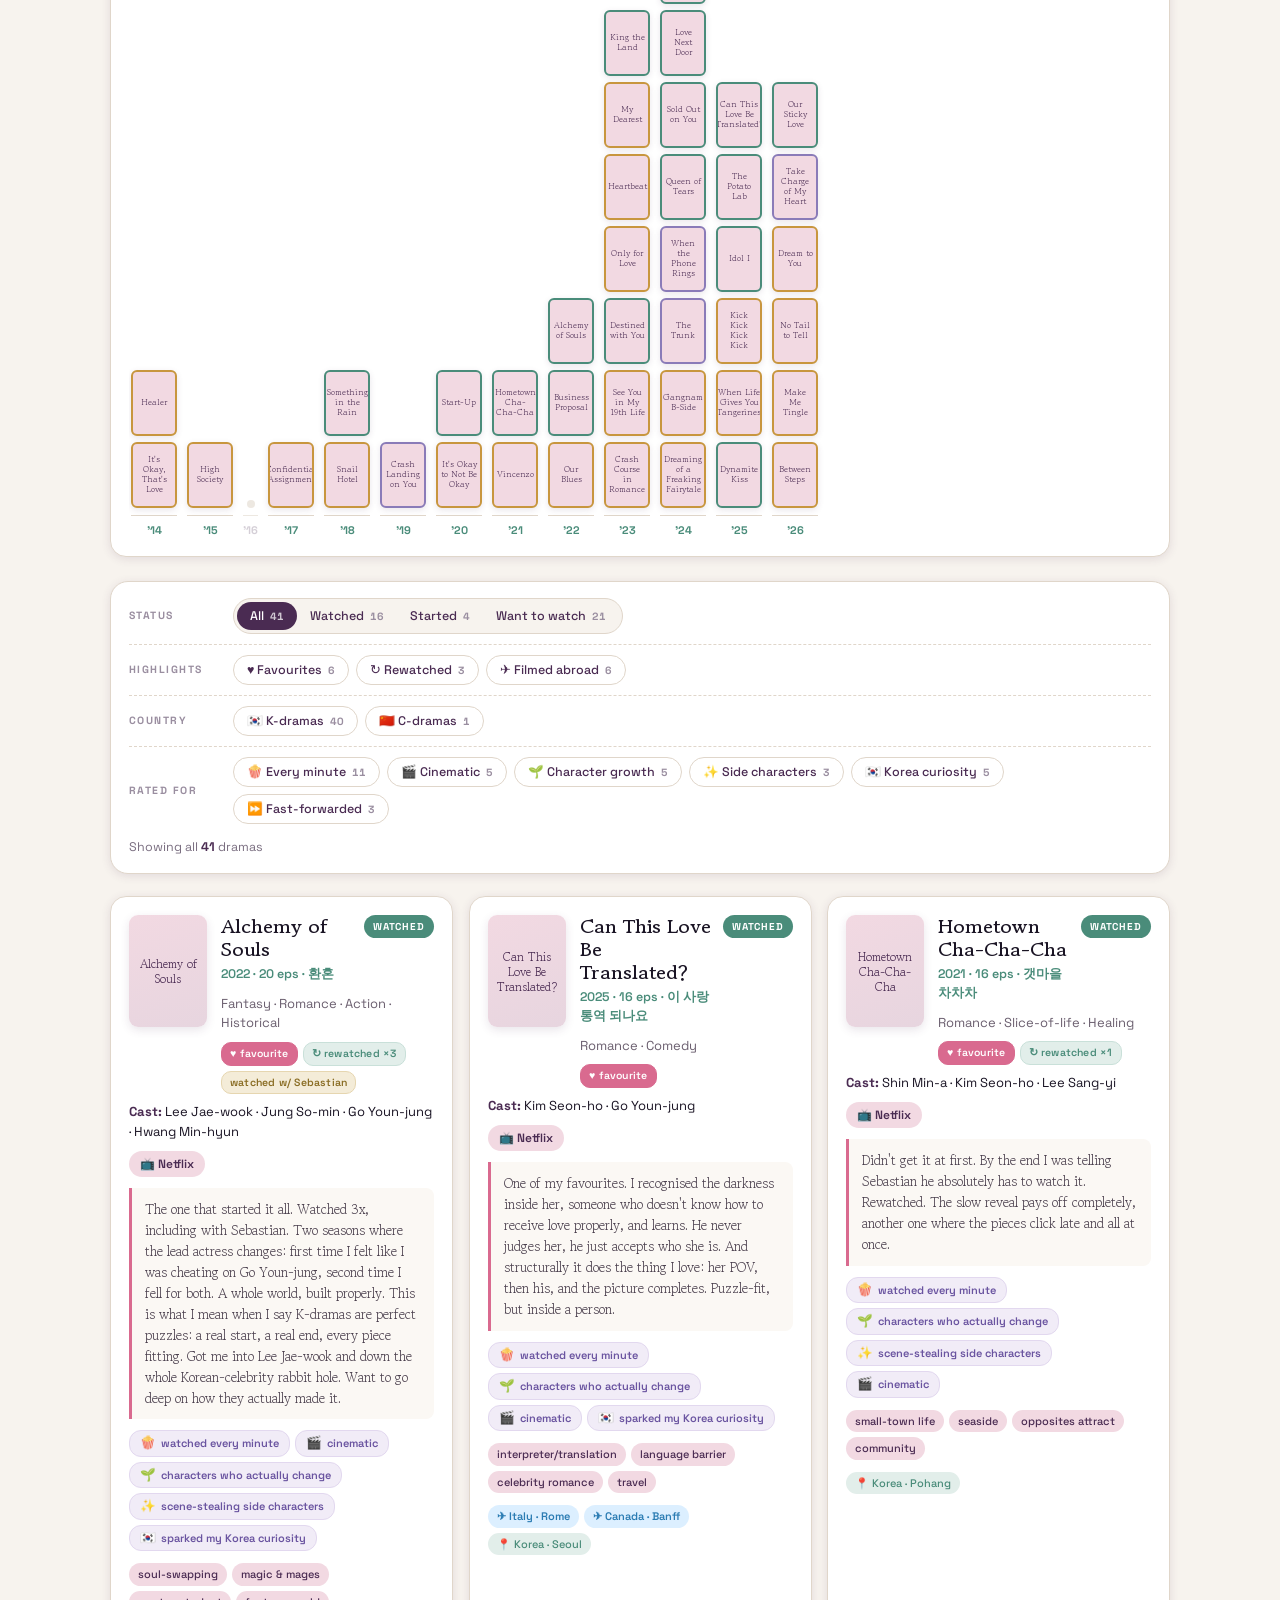
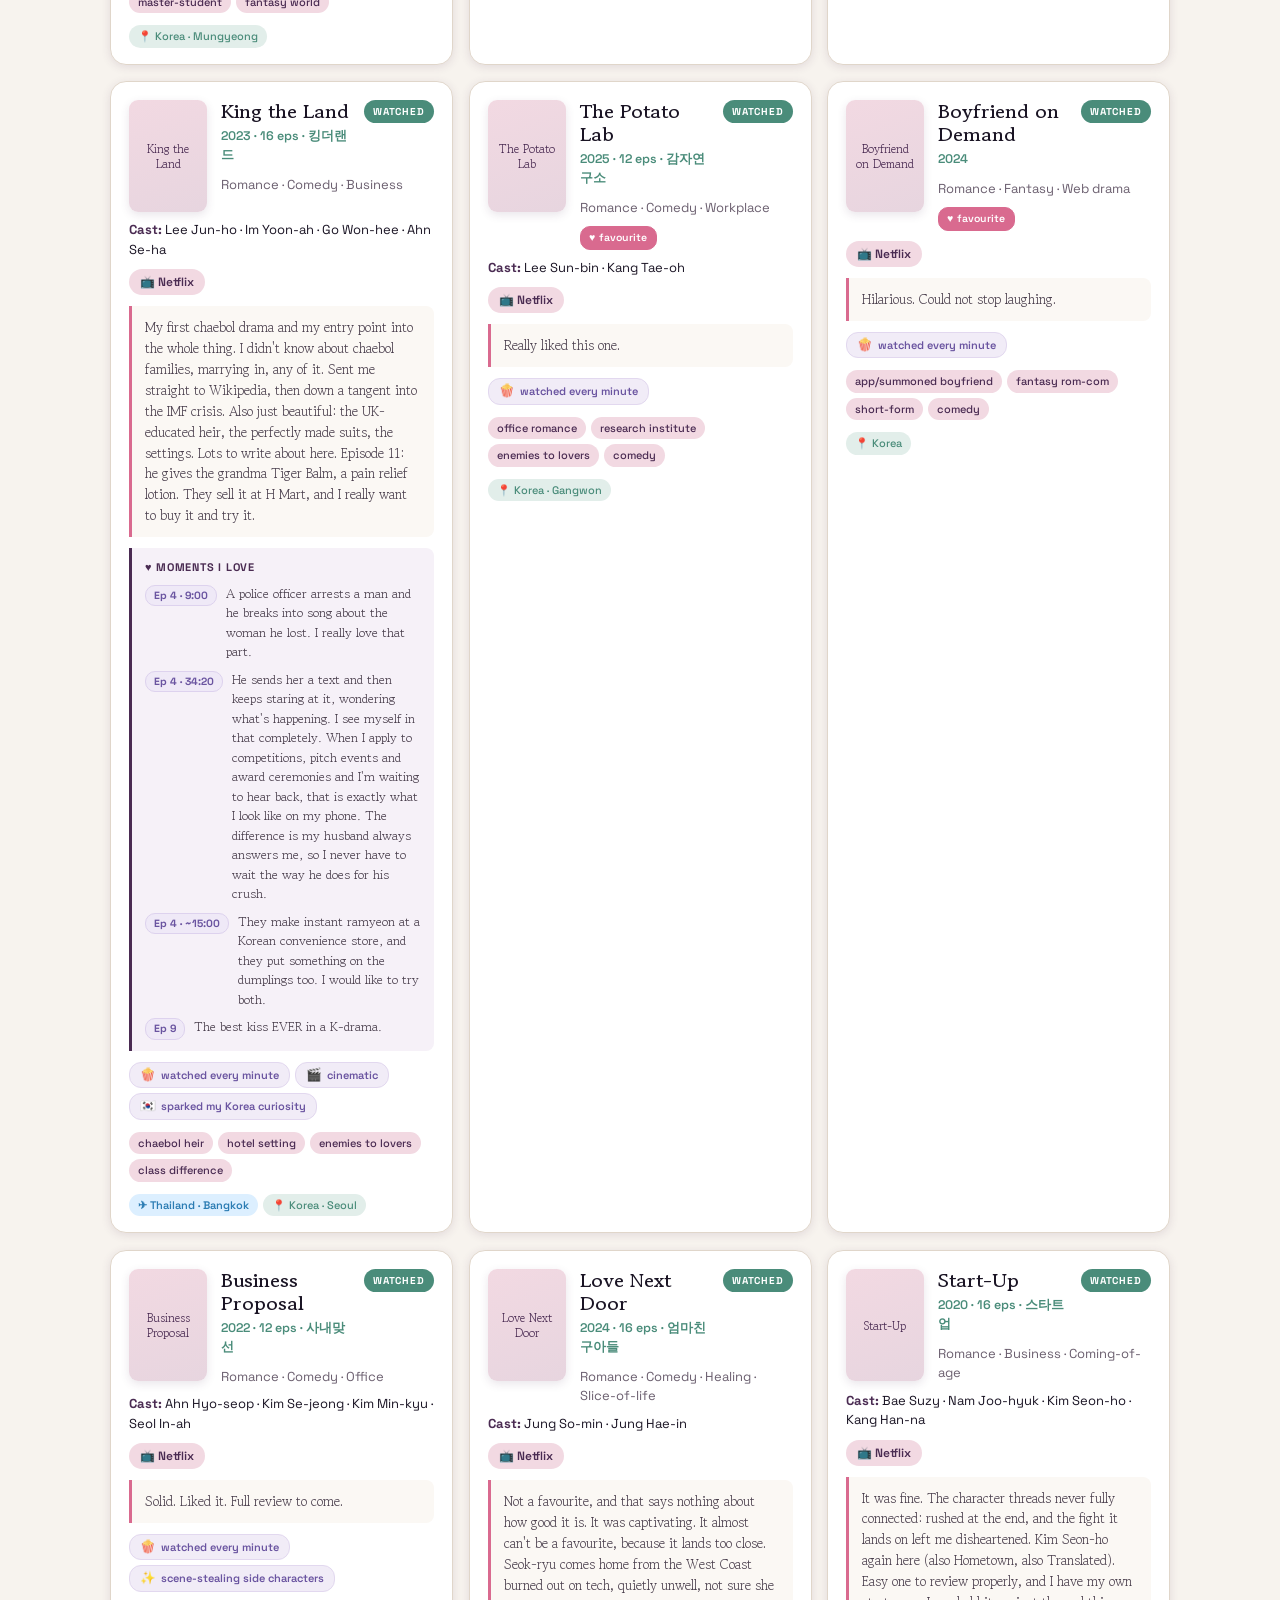
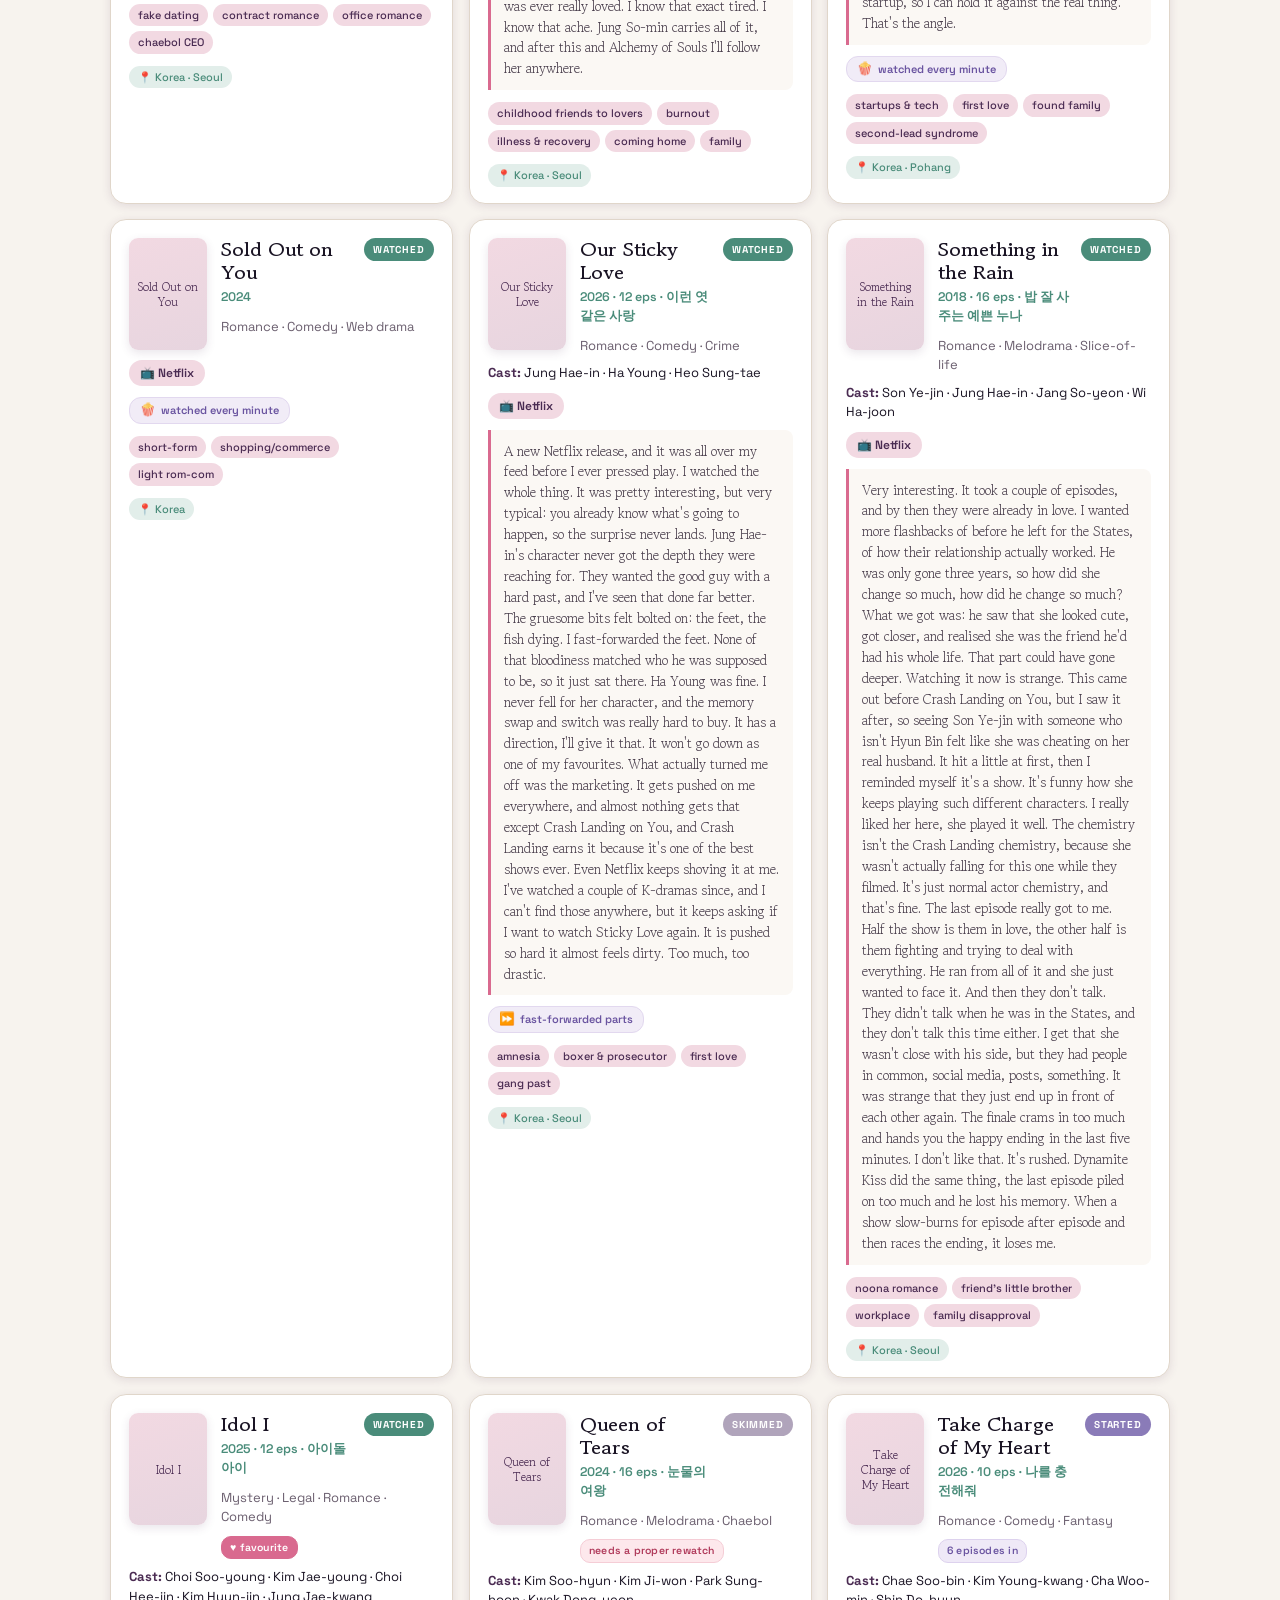
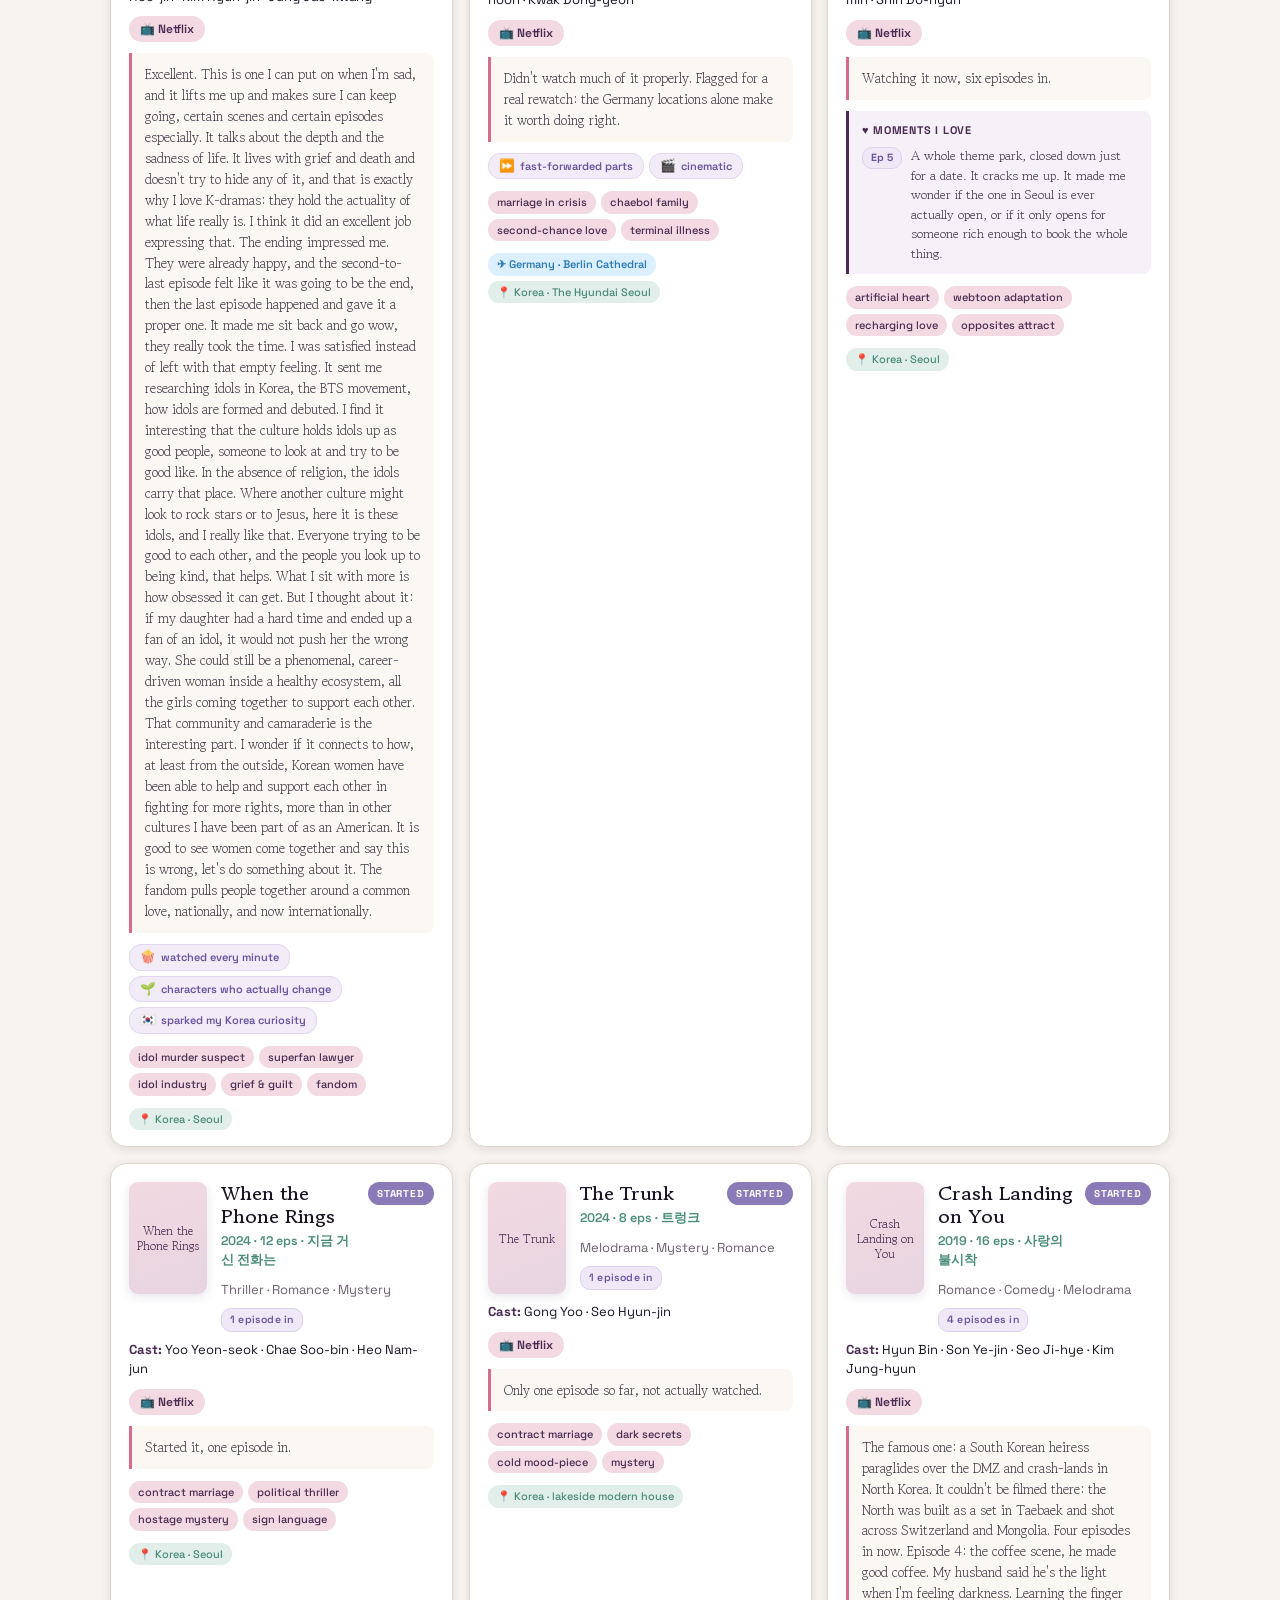
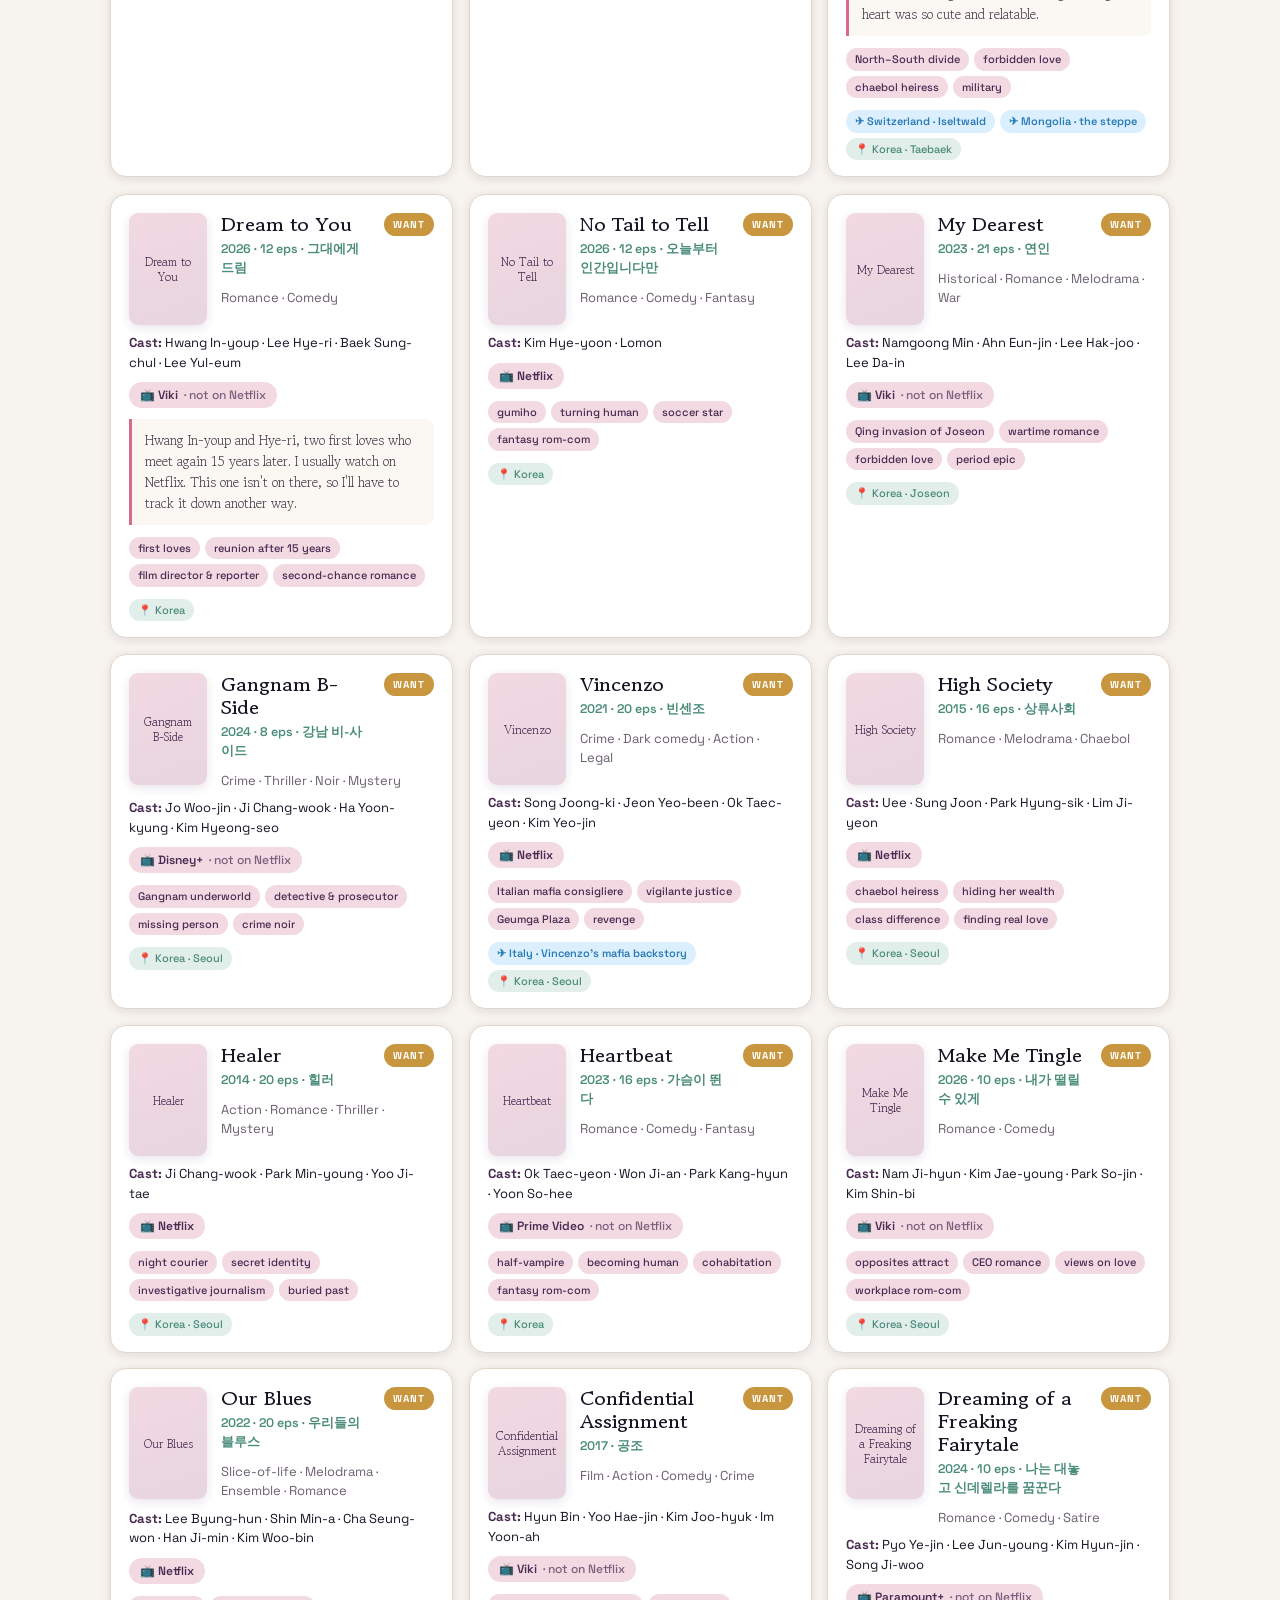
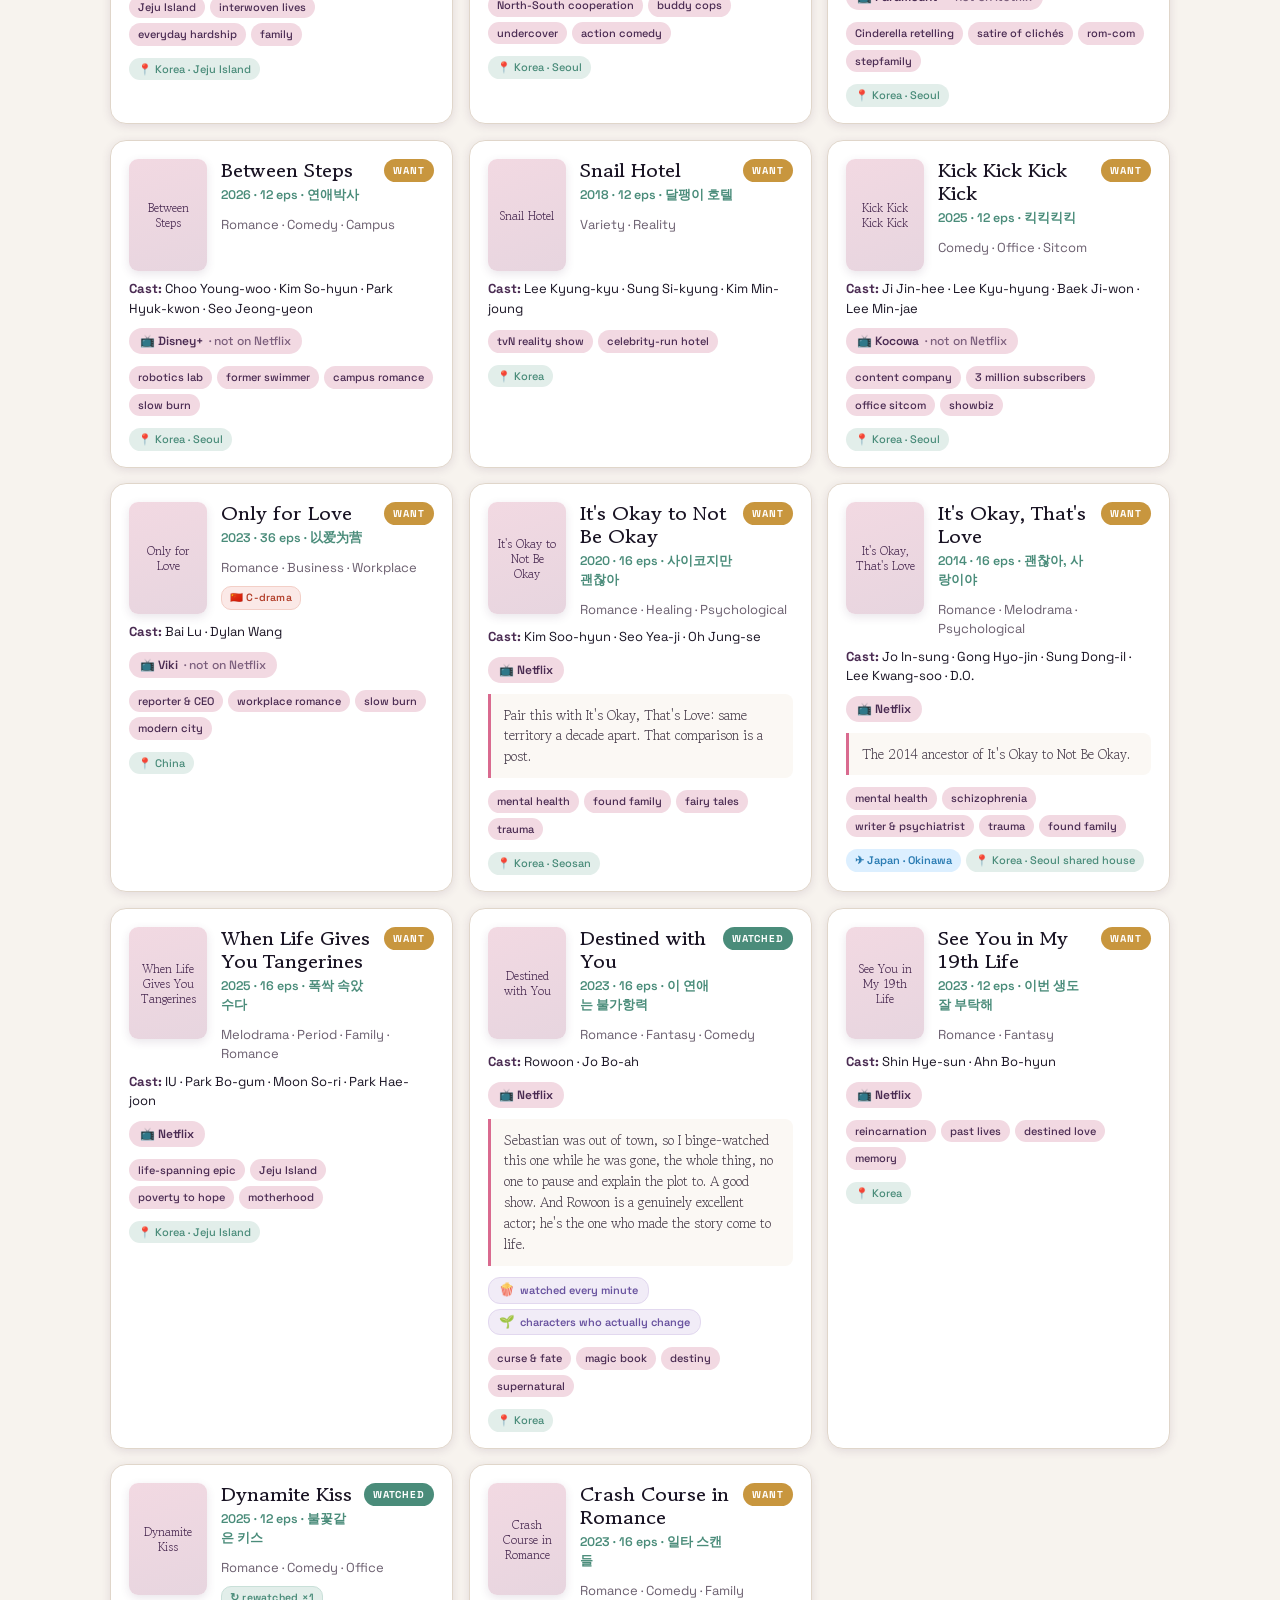
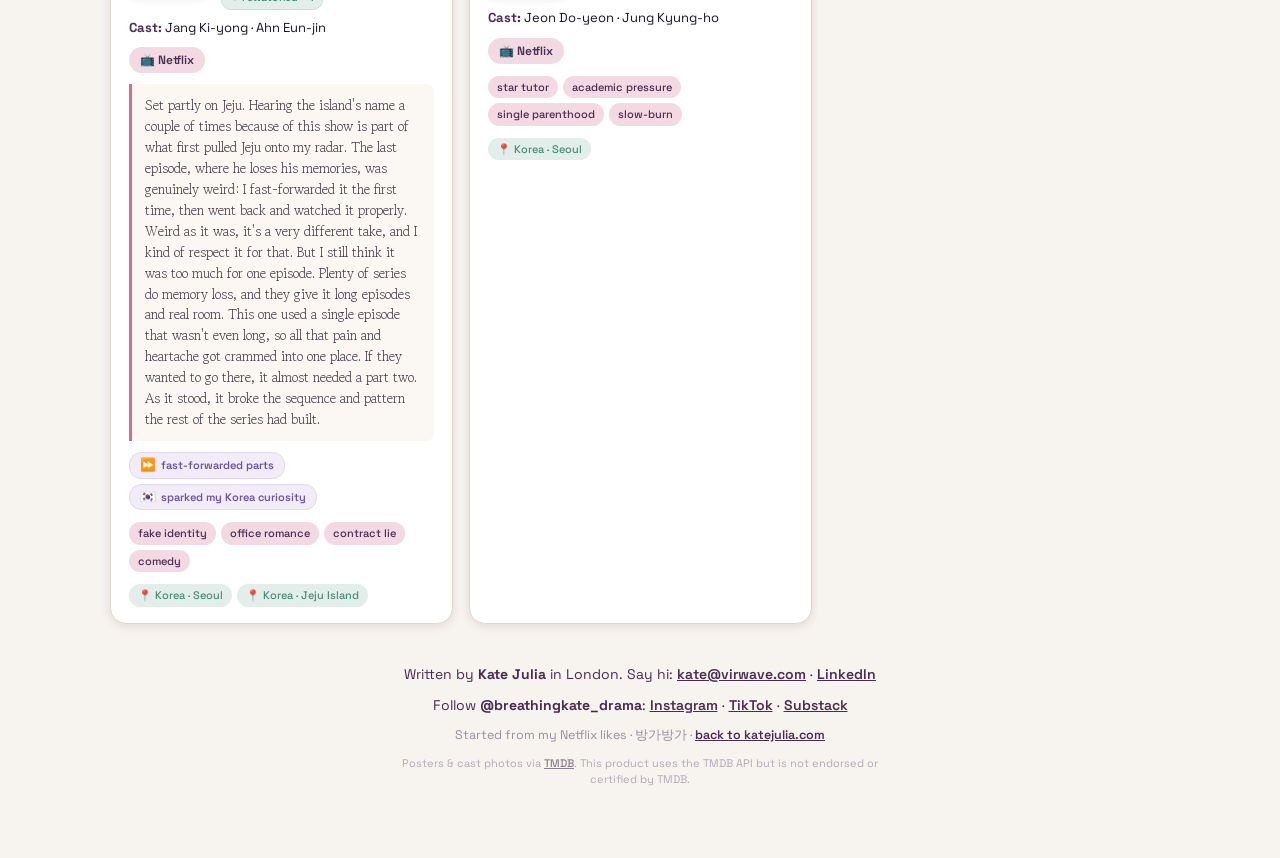
==== commit bd3ac108: "Add Kick Kick Kick Kick to want-to-watch list (with TMDB poster) 2025 KBS2 office sitcom (Ji Jin-hee" ====
--- a/kdrama.html
+++ b/kdrama.html
@@ -1186,6 +1186,13 @@
    note:"",
    locs:[{p:"Korea"}]},
 
+  {t:"Kick Kick Kick Kick",where:"Kocowa",whereNote:"not on Netflix",kr:"킥킥킥킥",yr:2025,ep:12,status:"want",depth:null,rewatch:0,
+   genre:["Comedy","Office","Sitcom"],
+   cast:["Ji Jin-hee","Lee Kyu-hyung","Baek Ji-won","Lee Min-jae"],
+   themes:["content company","3 million subscribers","office sitcom","showbiz"],
+   note:"",
+   locs:[{p:"Korea — Seoul"}]},
+
   // ===== C-DRAMAS =====
   {t:"Only for Love",origin:"China",where:"Viki",whereNote:"not on Netflix",kr:"以爱为营",yr:2023,ep:36,status:"want",depth:null,rewatch:0,
    genre:["Romance","Business","Workplace"],
@@ -1257,6 +1264,7 @@
   "Dreaming of a Freaking Fairytale": "/ngrKR7Vnb38vzLVKmc63GYnsZh9.jpg",
   "Between Steps": "/pGqcErS76y8bcvZZSFUefdZOg2x.jpg",
   "Snail Hotel": "/w987A7FMLpwGVs9pDDgFRGIZF1z.jpg",
+  "Kick Kick Kick Kick": "/cz7TM7UWJnyfo9Bj2sIs6rlY5OU.jpg",
   "High Society": "/qooQDYuUEcntuosvpWuhKvhDGDR.jpg",
   "Something in the Rain": "/sTNXMCASbNn7cSzcQ7DVazixnAc.jpg",
   "Vincenzo": "/qbkSS1cTjT4DzIwD44bdhTuYgdT.jpg",
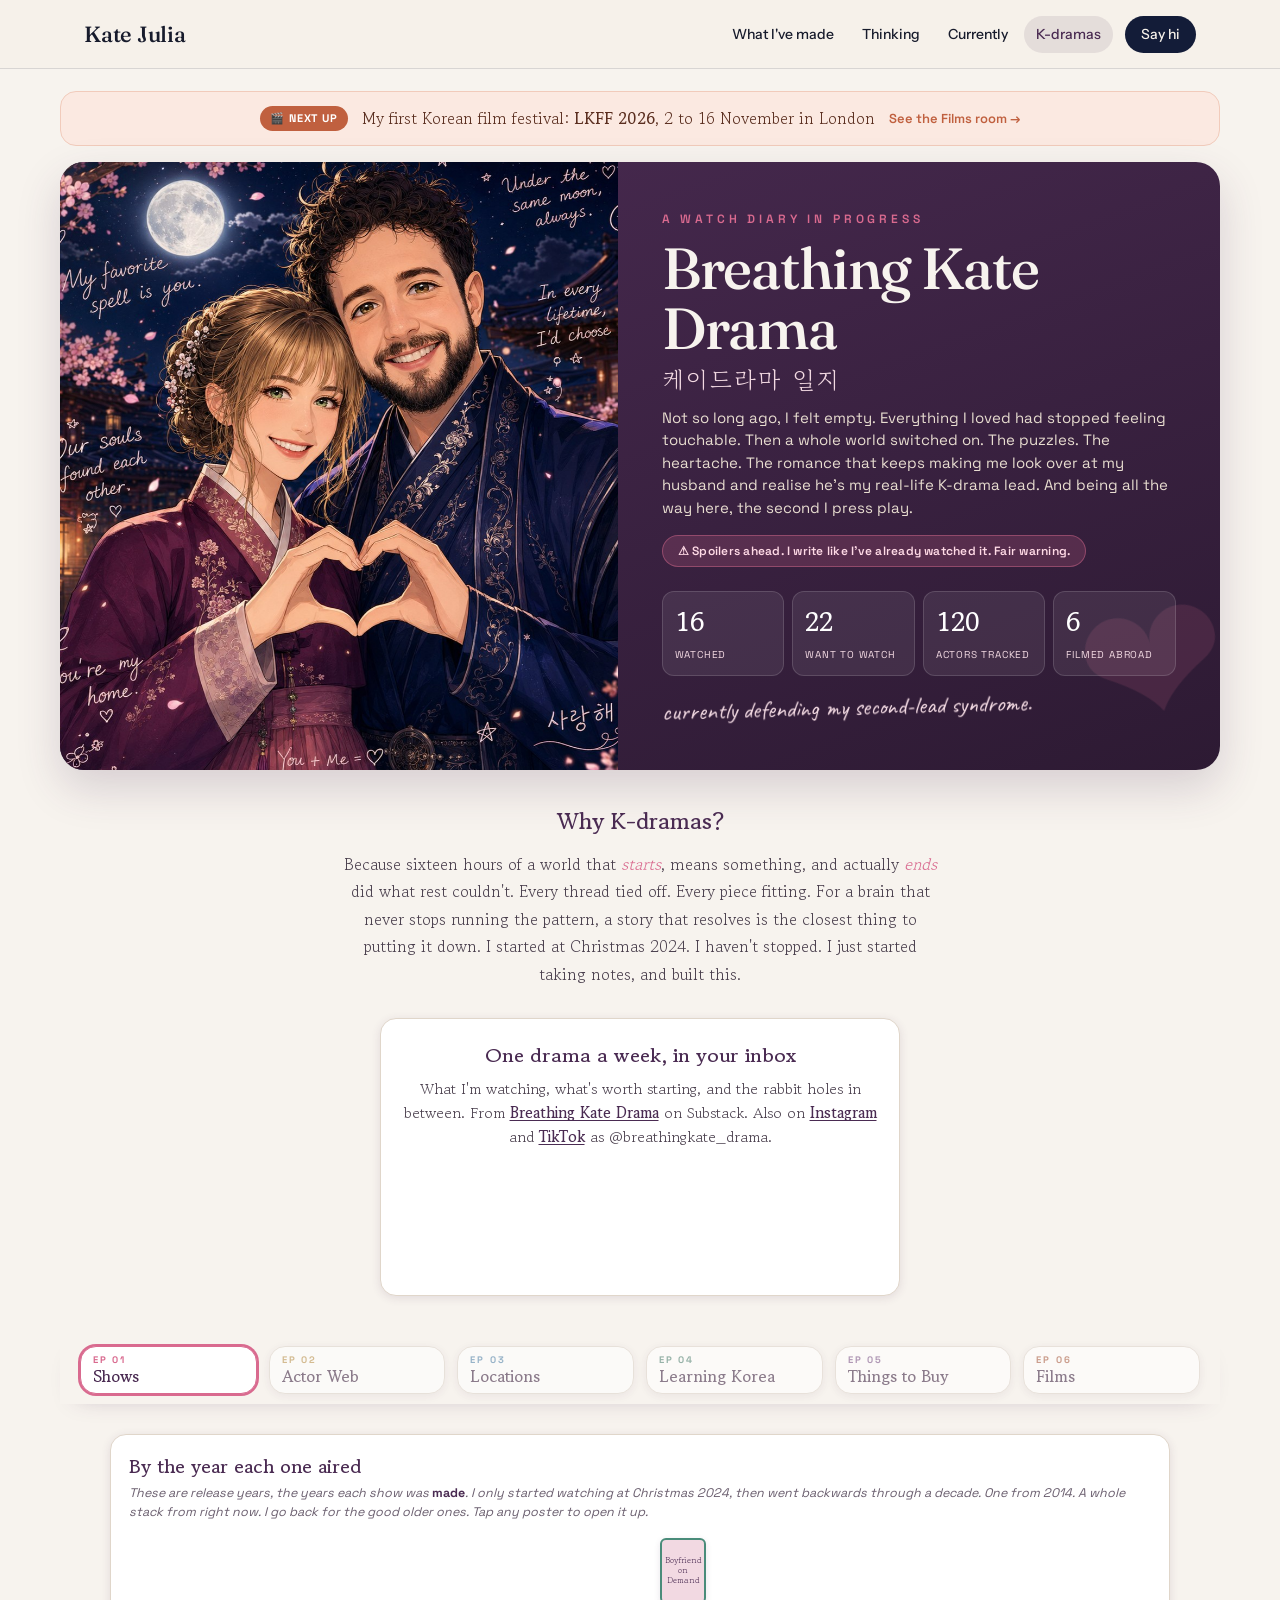
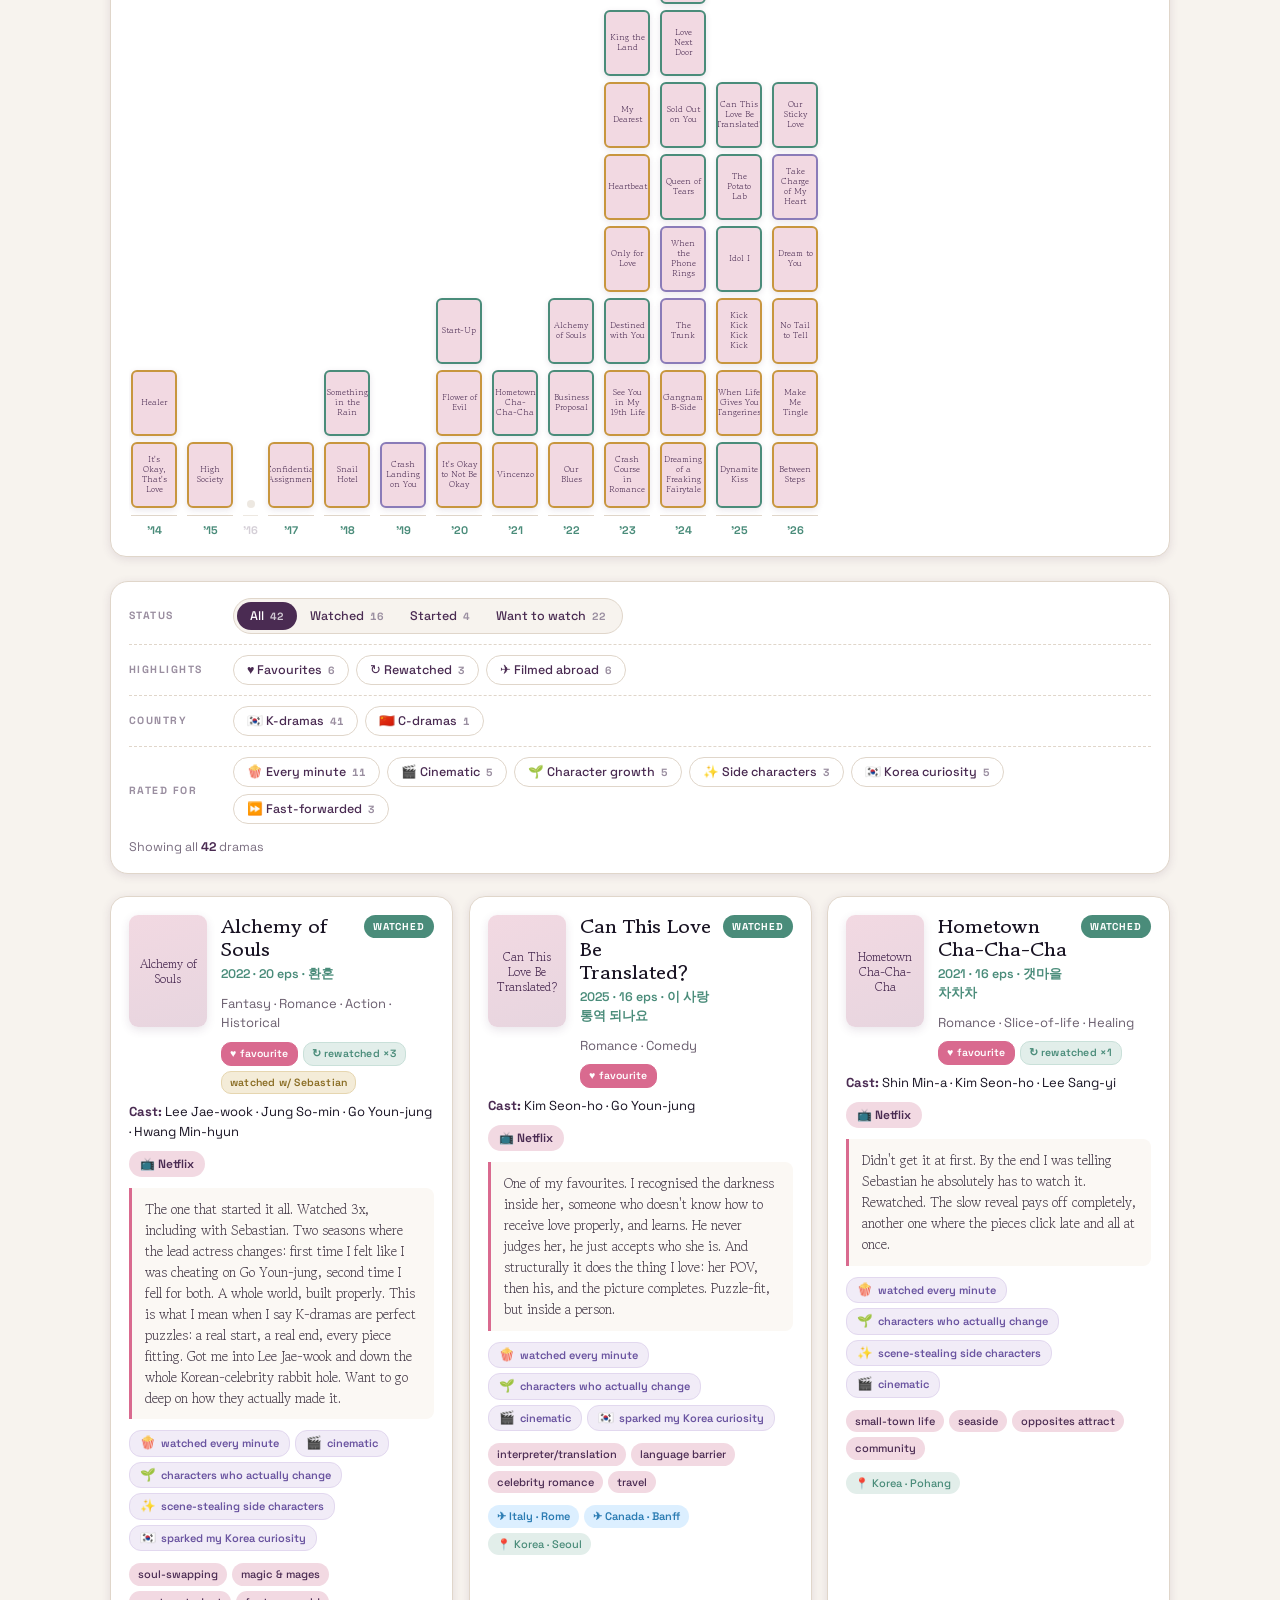
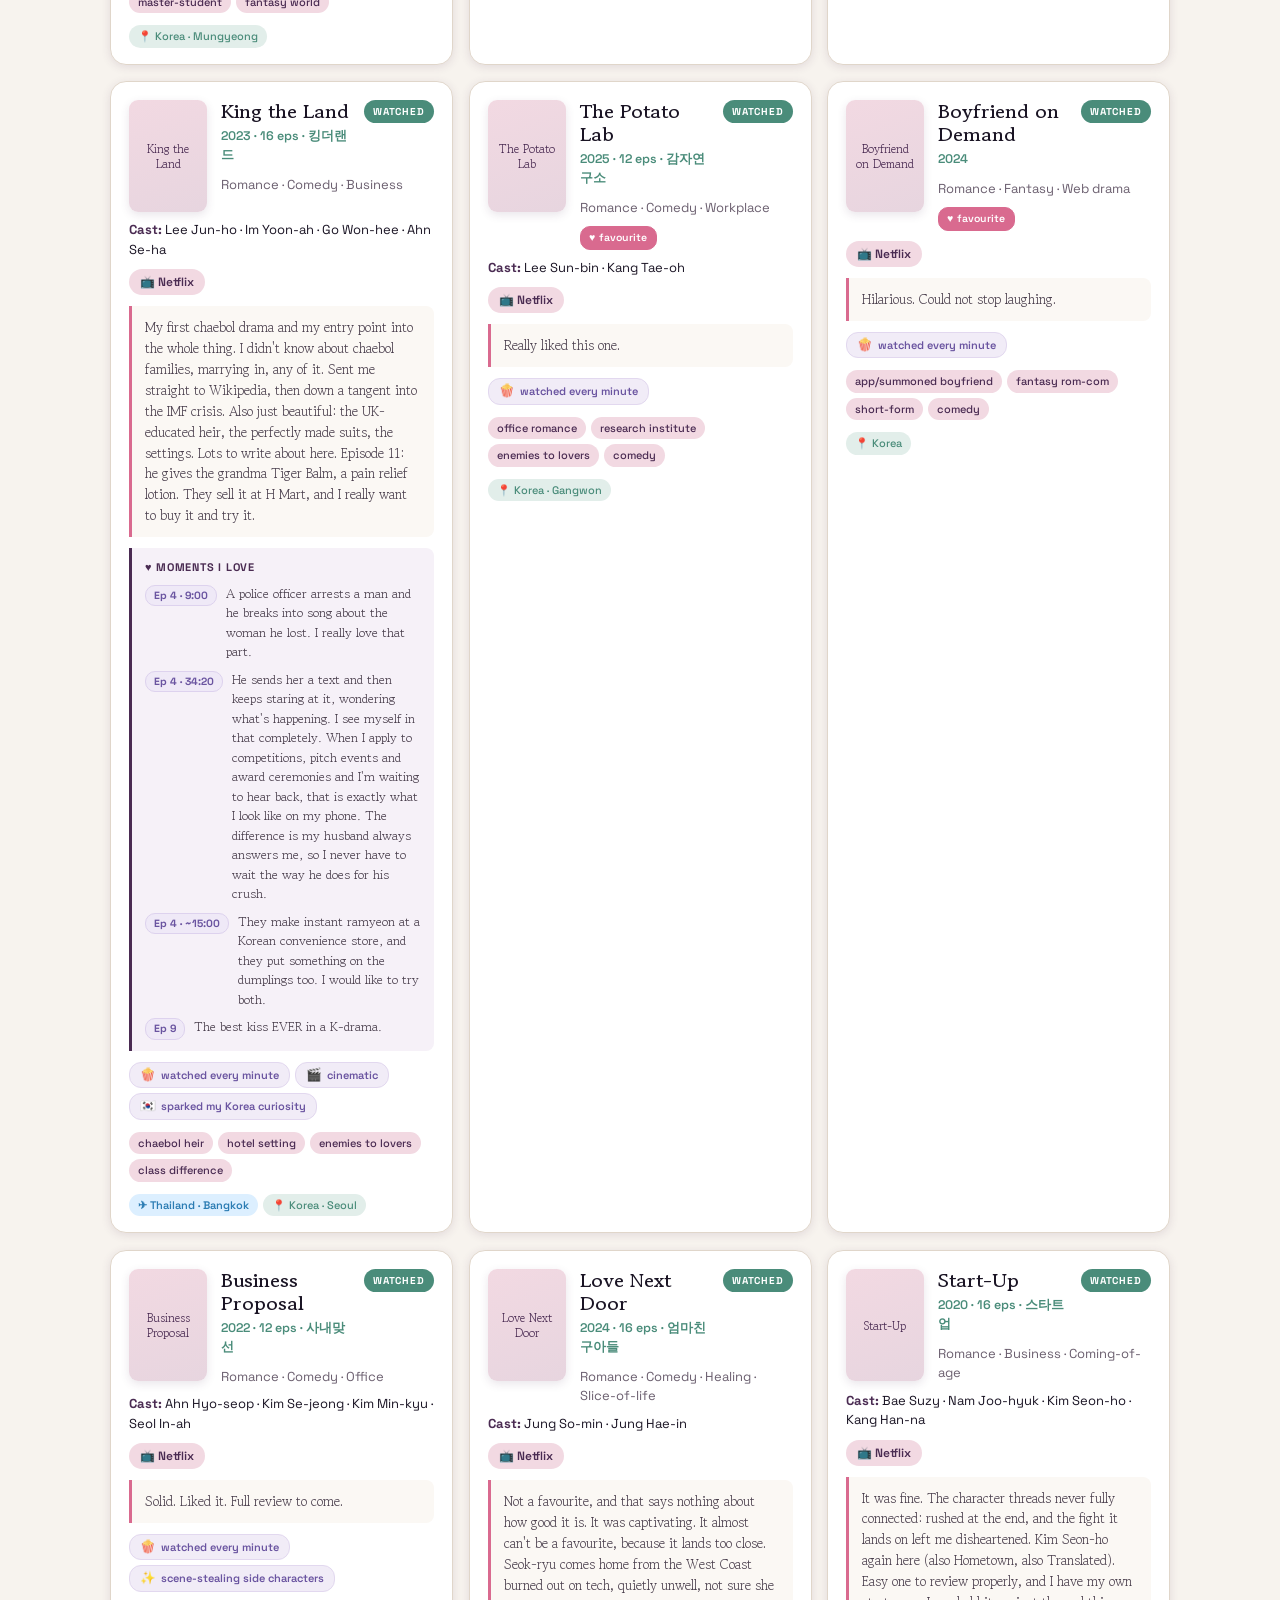
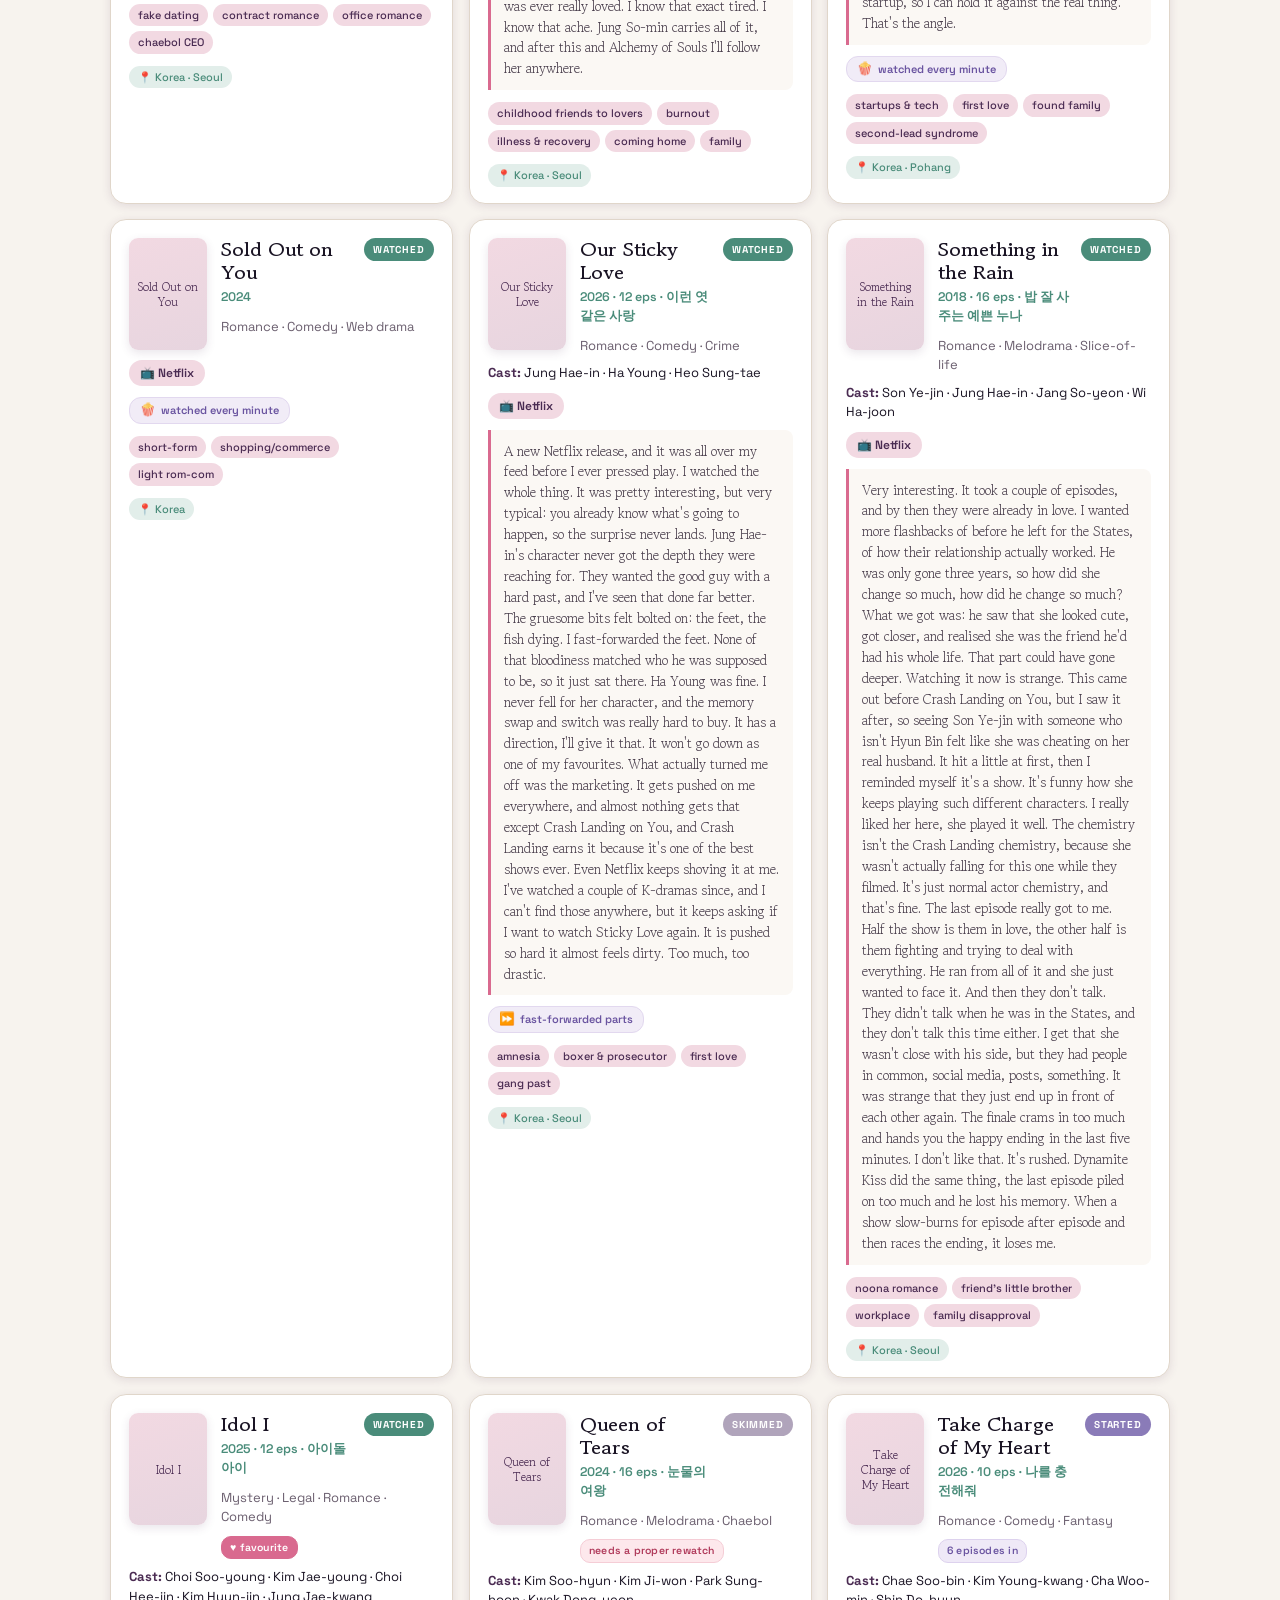
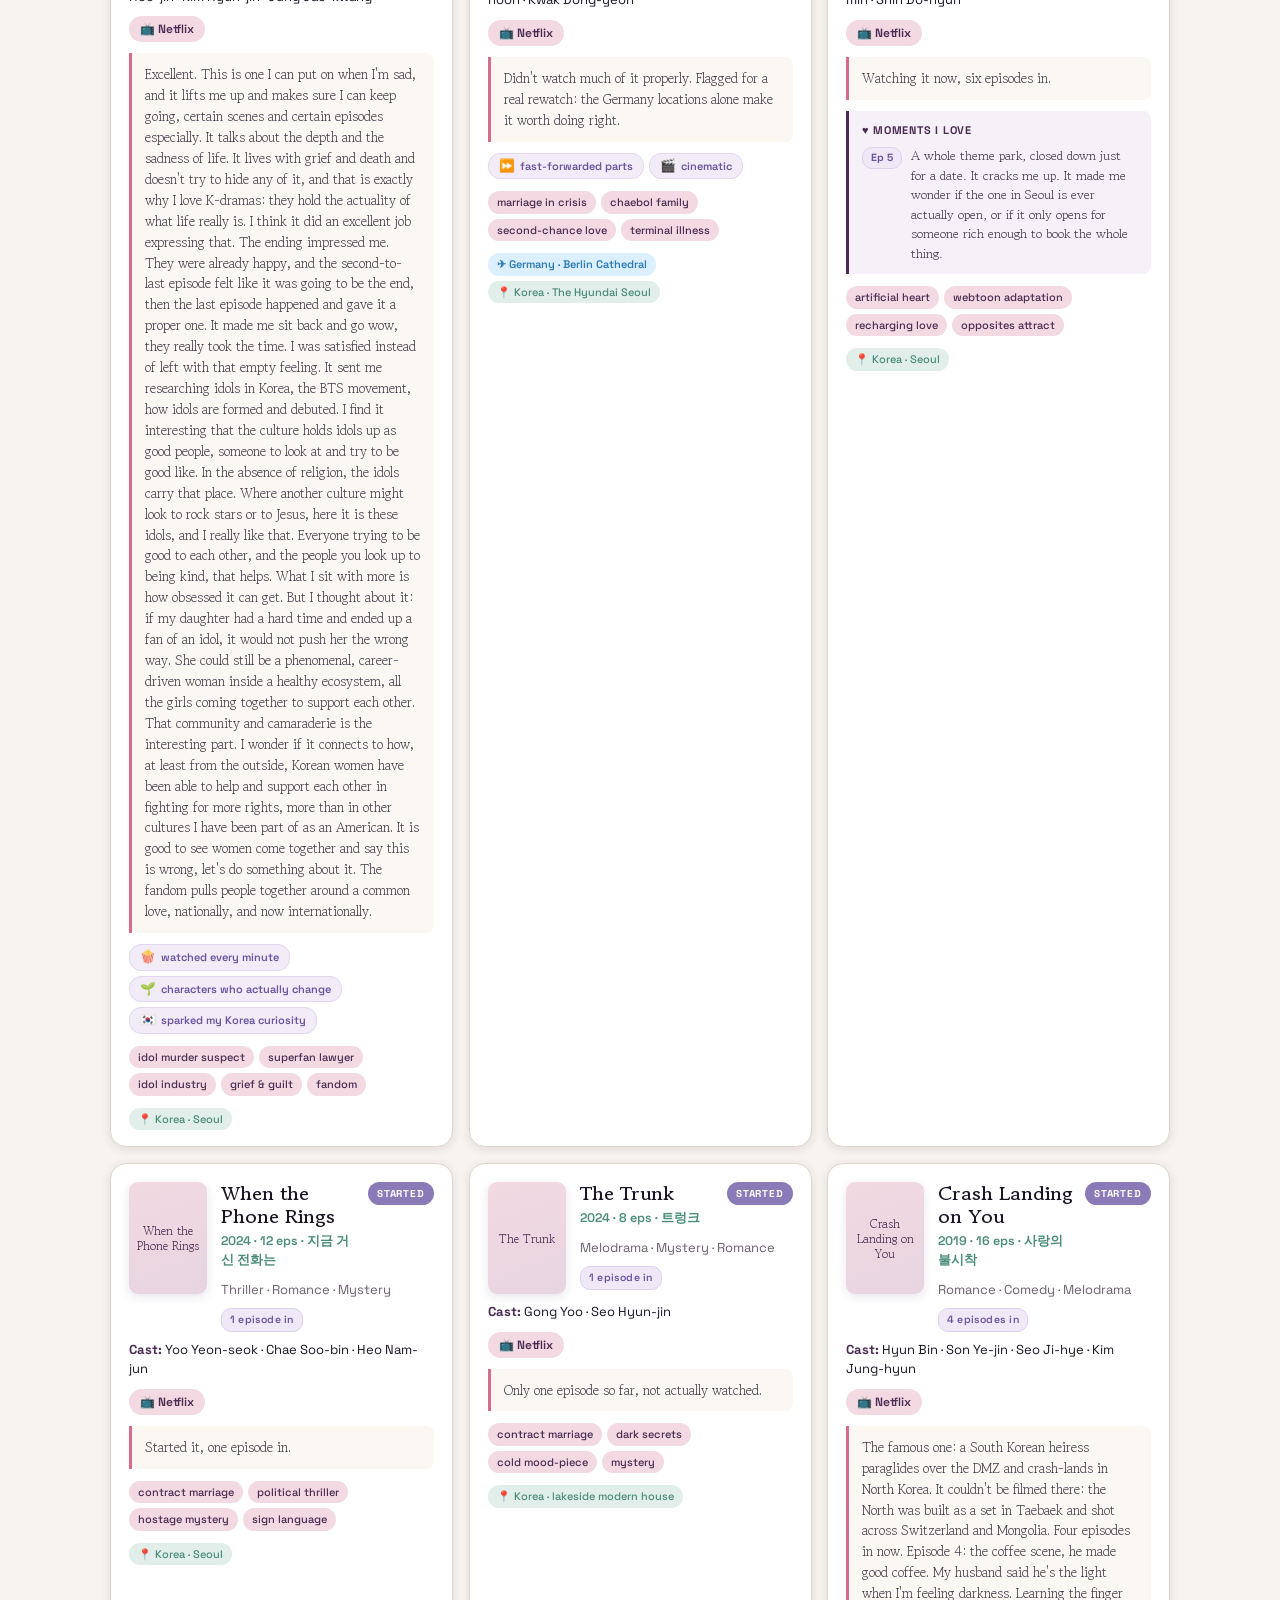
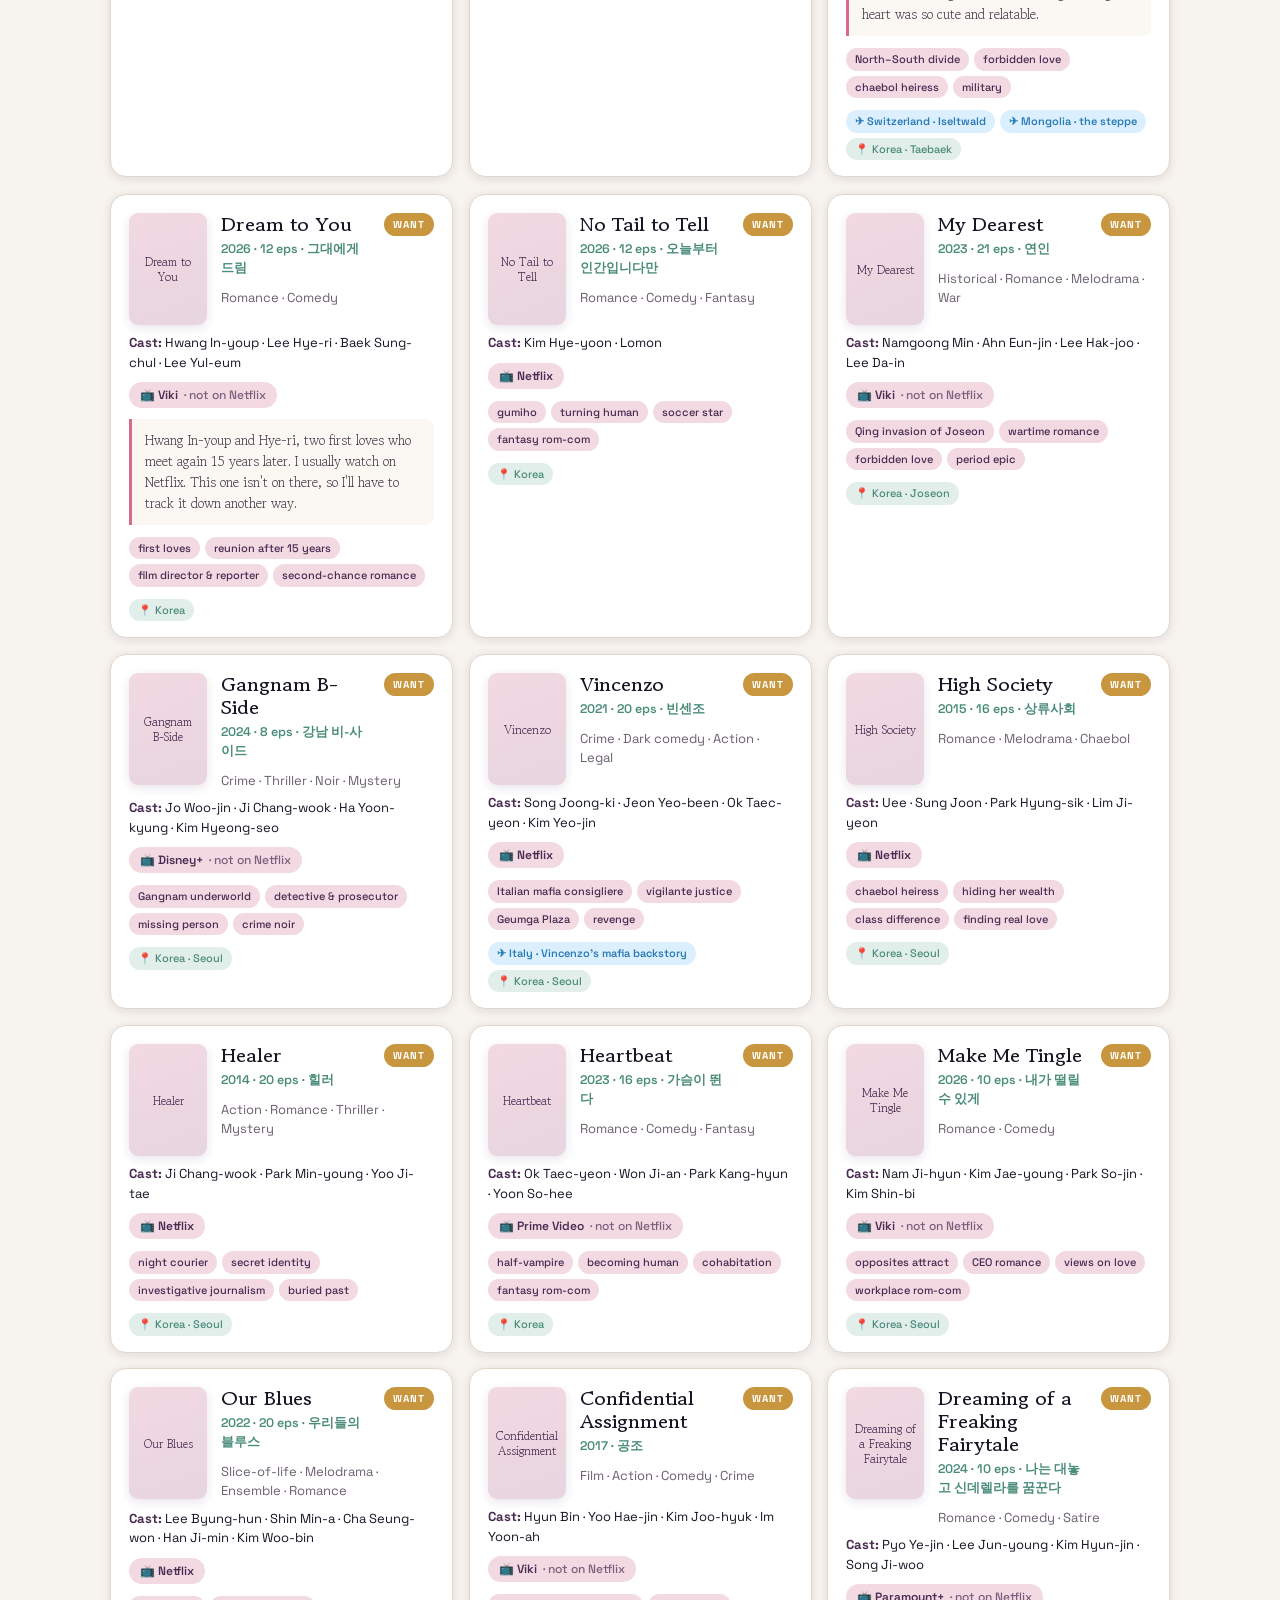
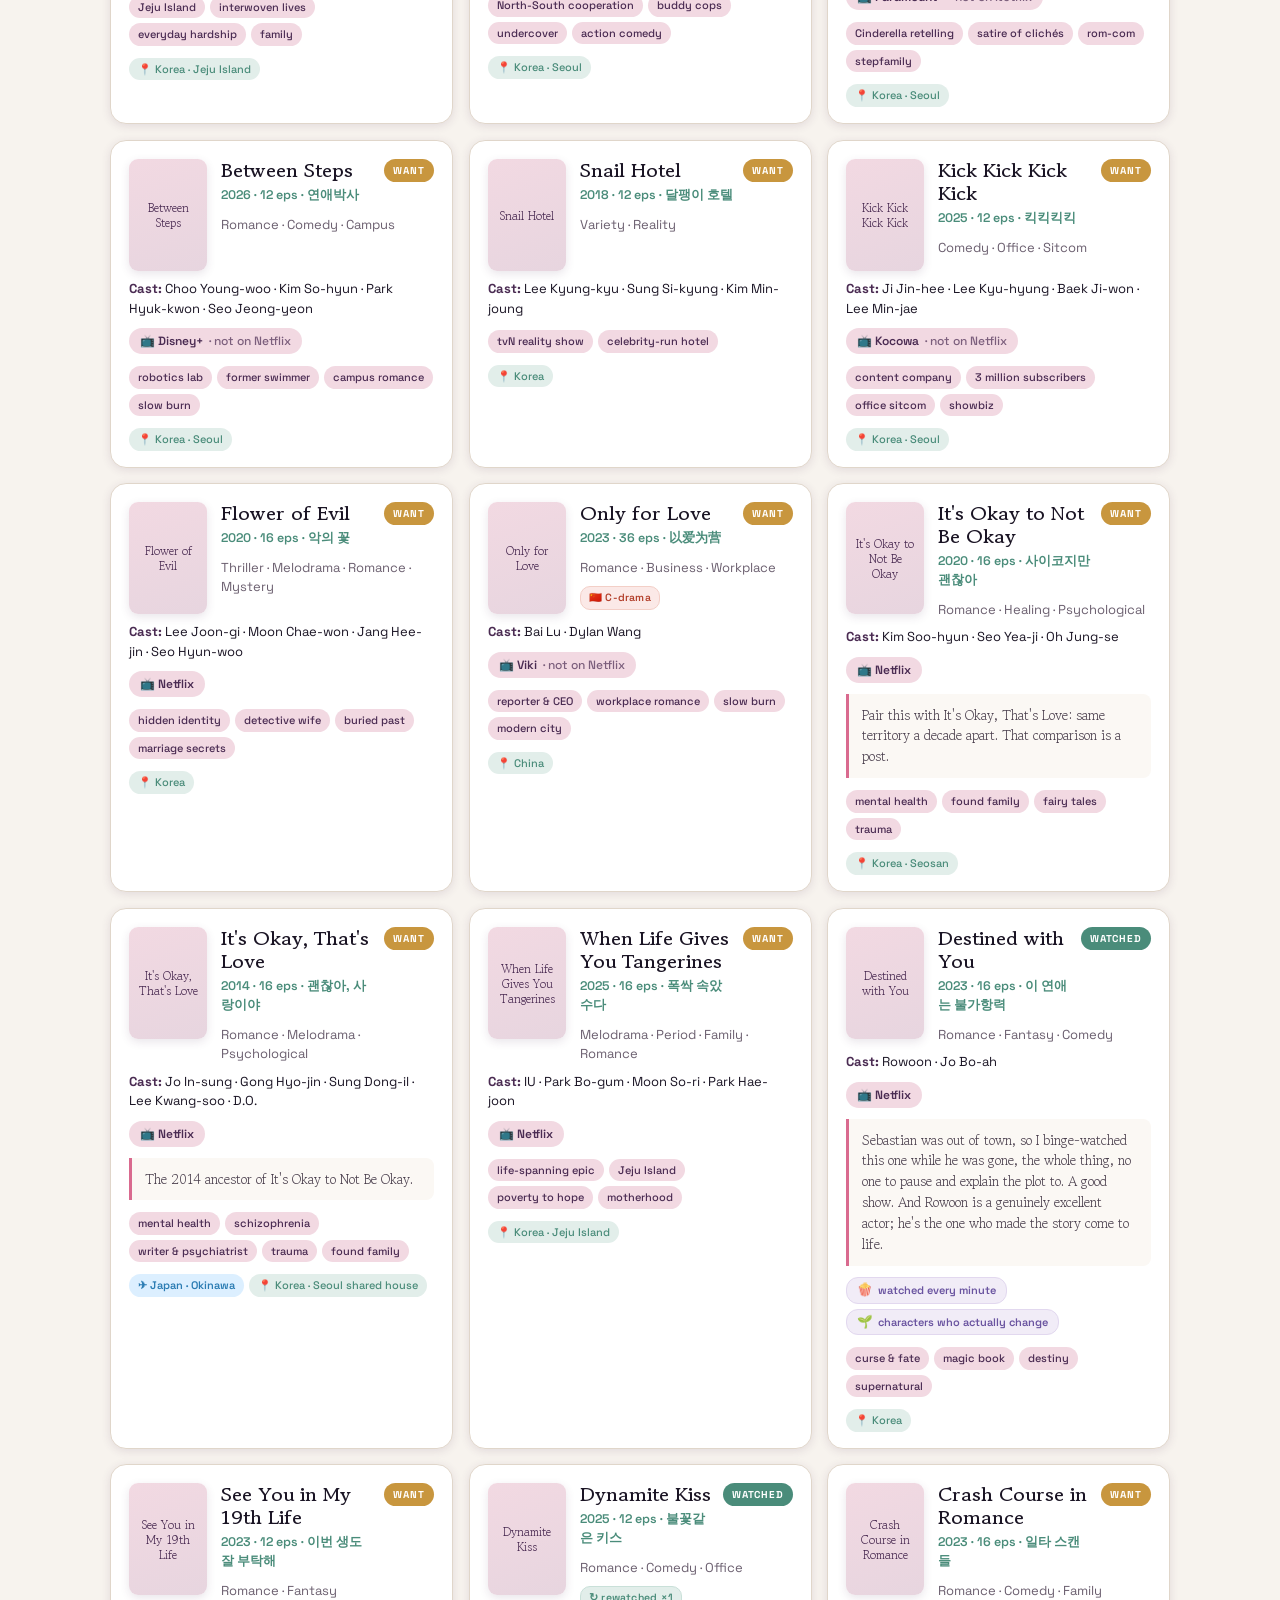
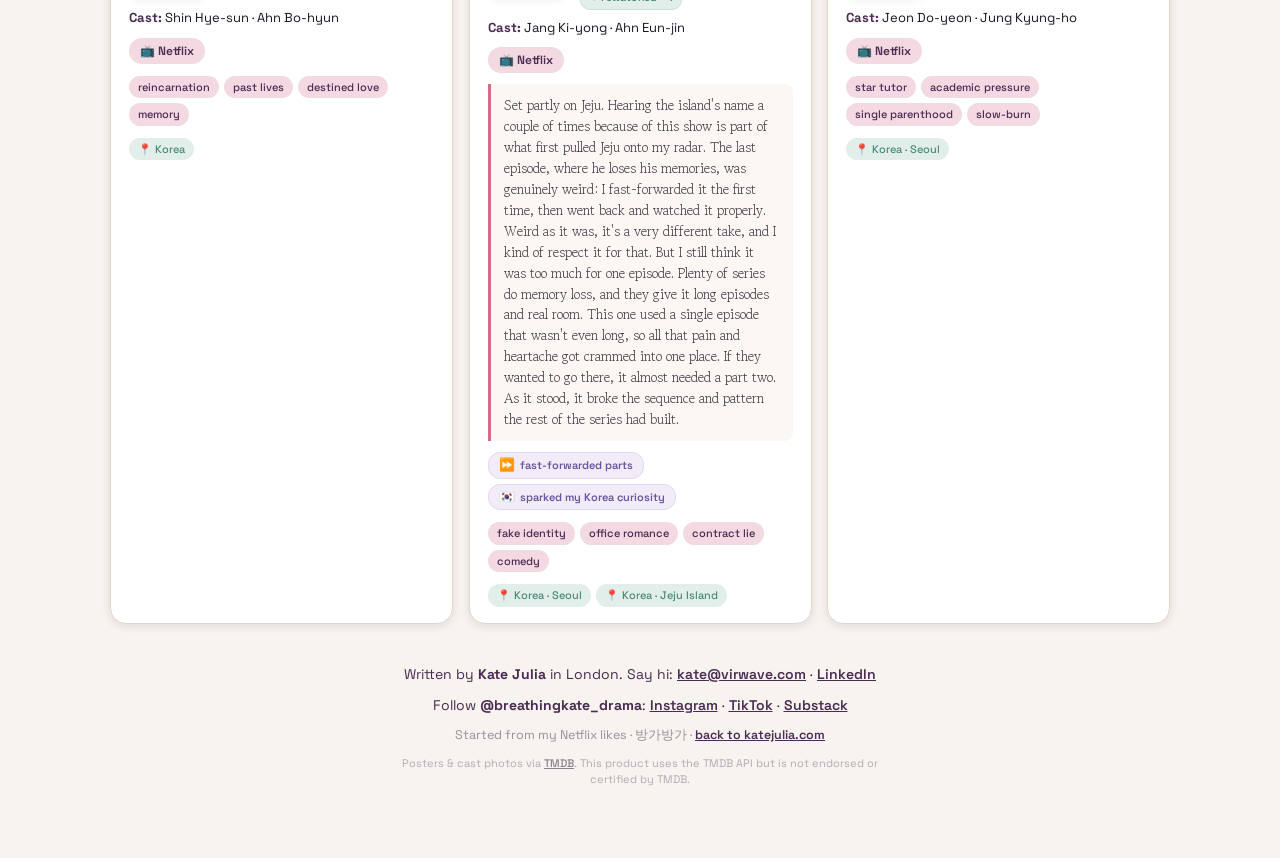
==== commit 500864a3: "Add Flower of Evil to want-to-watch list (with TMDB poster) 2020 tvN thriller-melodrama (Lee Joon-gi" ====
--- a/kdrama.html
+++ b/kdrama.html
@@ -1193,6 +1193,13 @@
    note:"",
    locs:[{p:"Korea — Seoul"}]},
 
+  {t:"Flower of Evil",where:"Netflix",kr:"악의 꽃",yr:2020,ep:16,status:"want",depth:null,rewatch:0,
+   genre:["Thriller","Melodrama","Romance","Mystery"],
+   cast:["Lee Joon-gi","Moon Chae-won","Jang Hee-jin","Seo Hyun-woo"],
+   themes:["hidden identity","detective wife","buried past","marriage secrets"],
+   note:"",
+   locs:[{p:"Korea"}]},
+
   // ===== C-DRAMAS =====
   {t:"Only for Love",origin:"China",where:"Viki",whereNote:"not on Netflix",kr:"以爱为营",yr:2023,ep:36,status:"want",depth:null,rewatch:0,
    genre:["Romance","Business","Workplace"],
@@ -1265,6 +1272,7 @@
   "Between Steps": "/pGqcErS76y8bcvZZSFUefdZOg2x.jpg",
   "Snail Hotel": "/w987A7FMLpwGVs9pDDgFRGIZF1z.jpg",
   "Kick Kick Kick Kick": "/cz7TM7UWJnyfo9Bj2sIs6rlY5OU.jpg",
+  "Flower of Evil": "/ozPDfBmsrJDFF9ZhwQNxcGLXvzm.jpg",
   "High Society": "/qooQDYuUEcntuosvpWuhKvhDGDR.jpg",
   "Something in the Rain": "/sTNXMCASbNn7cSzcQ7DVazixnAc.jpg",
   "Vincenzo": "/qbkSS1cTjT4DzIwD44bdhTuYgdT.jpg",
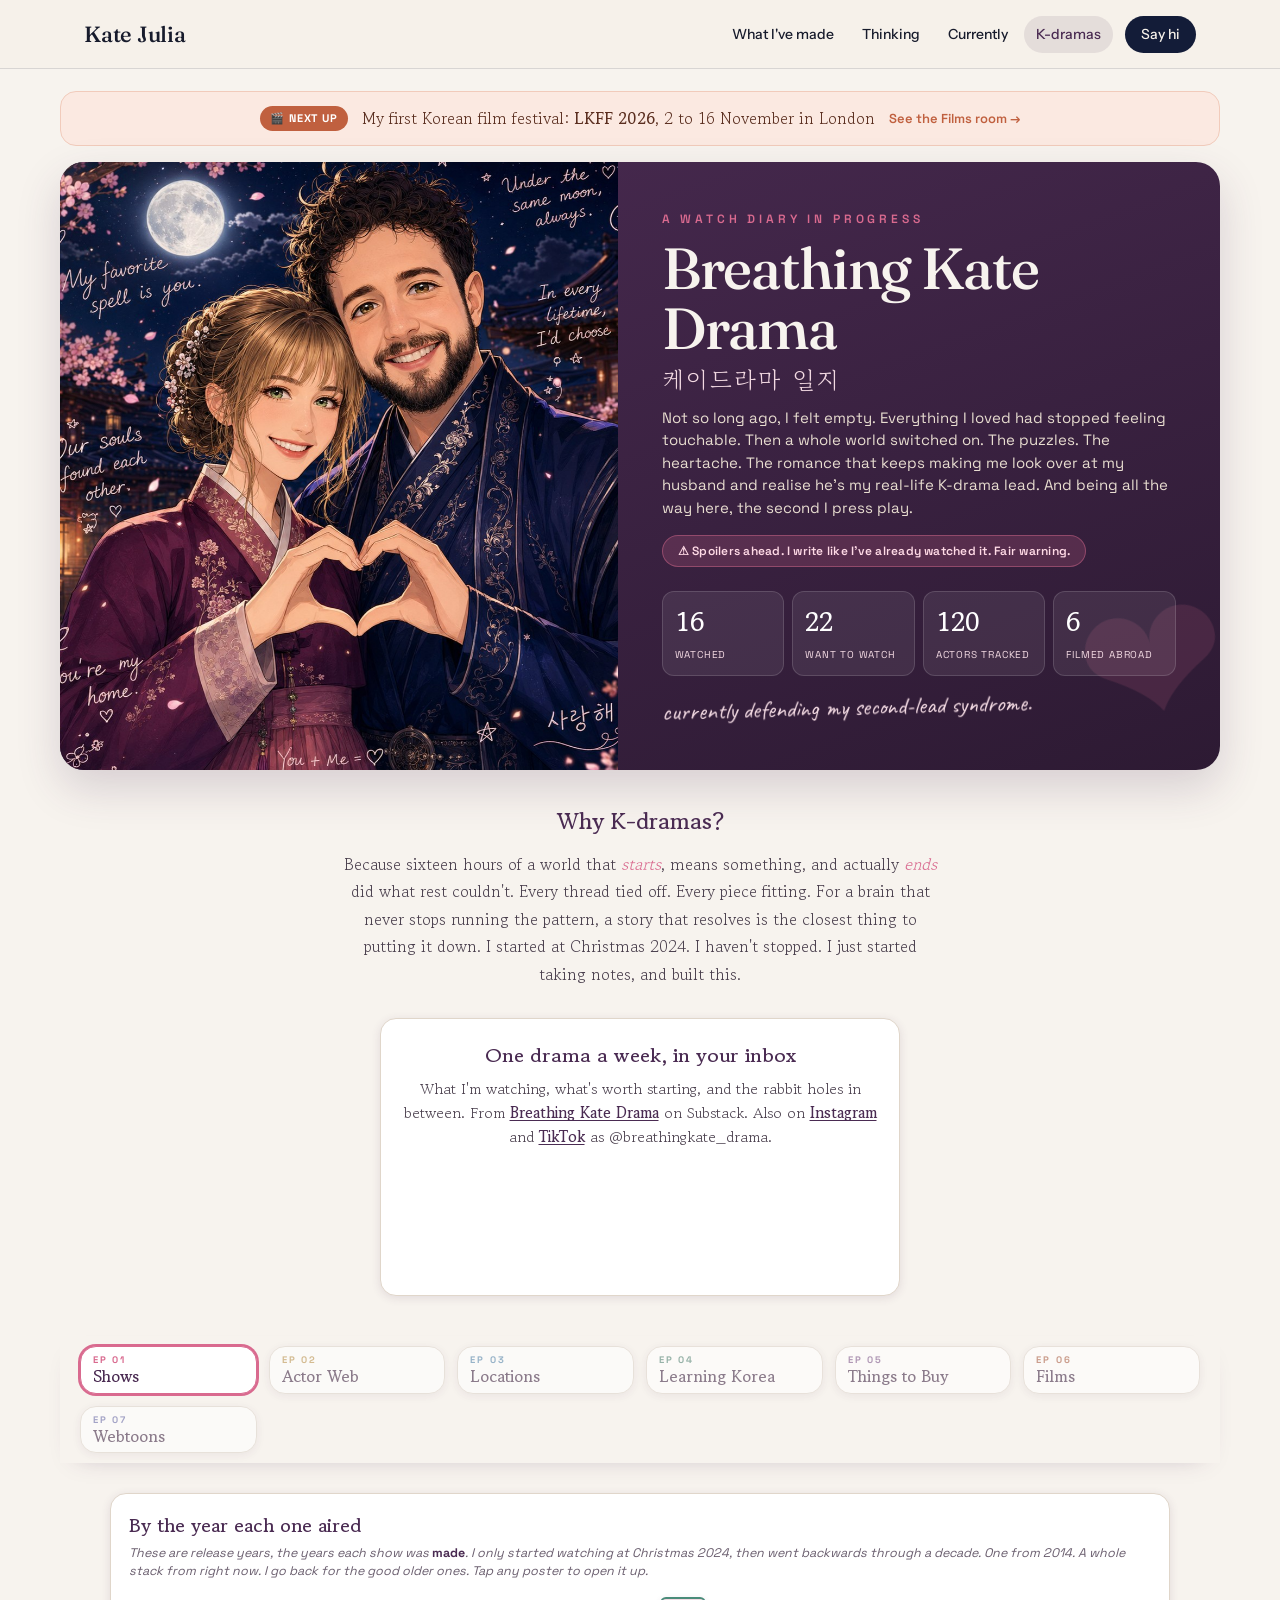
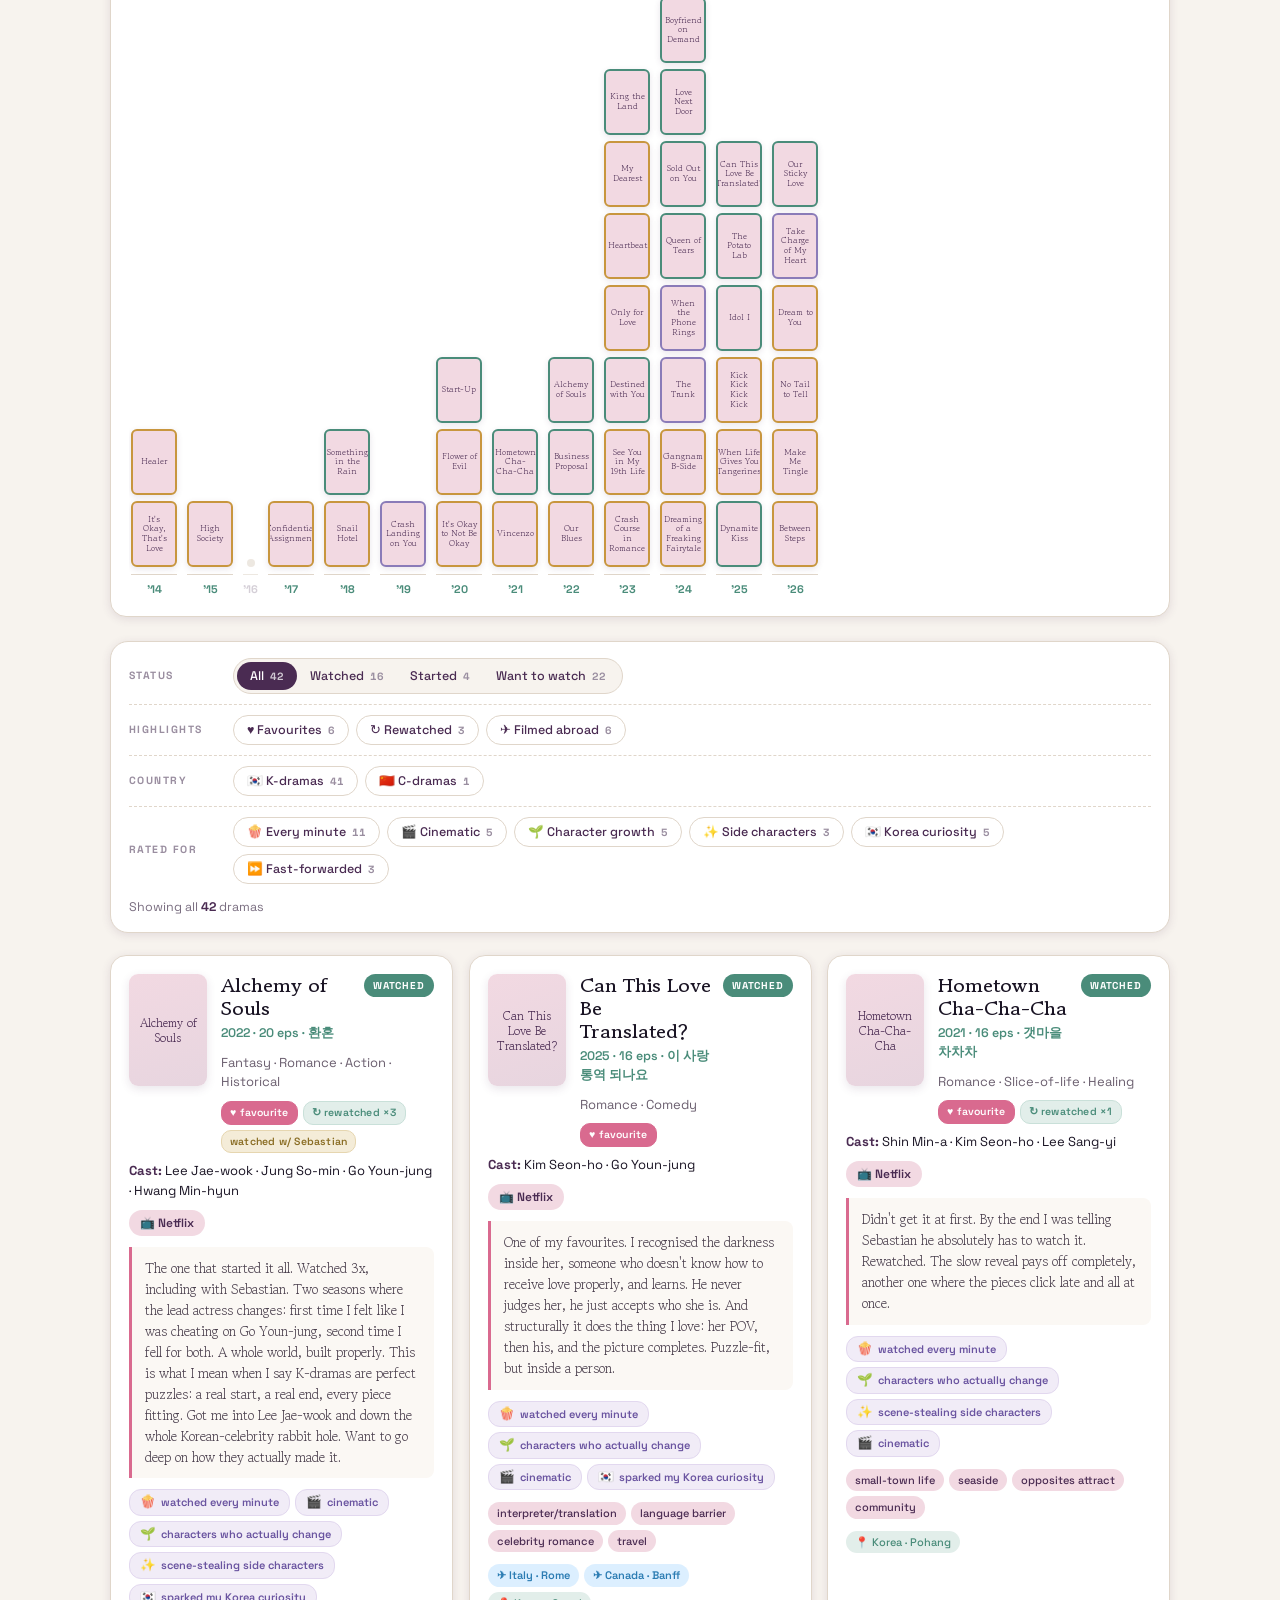
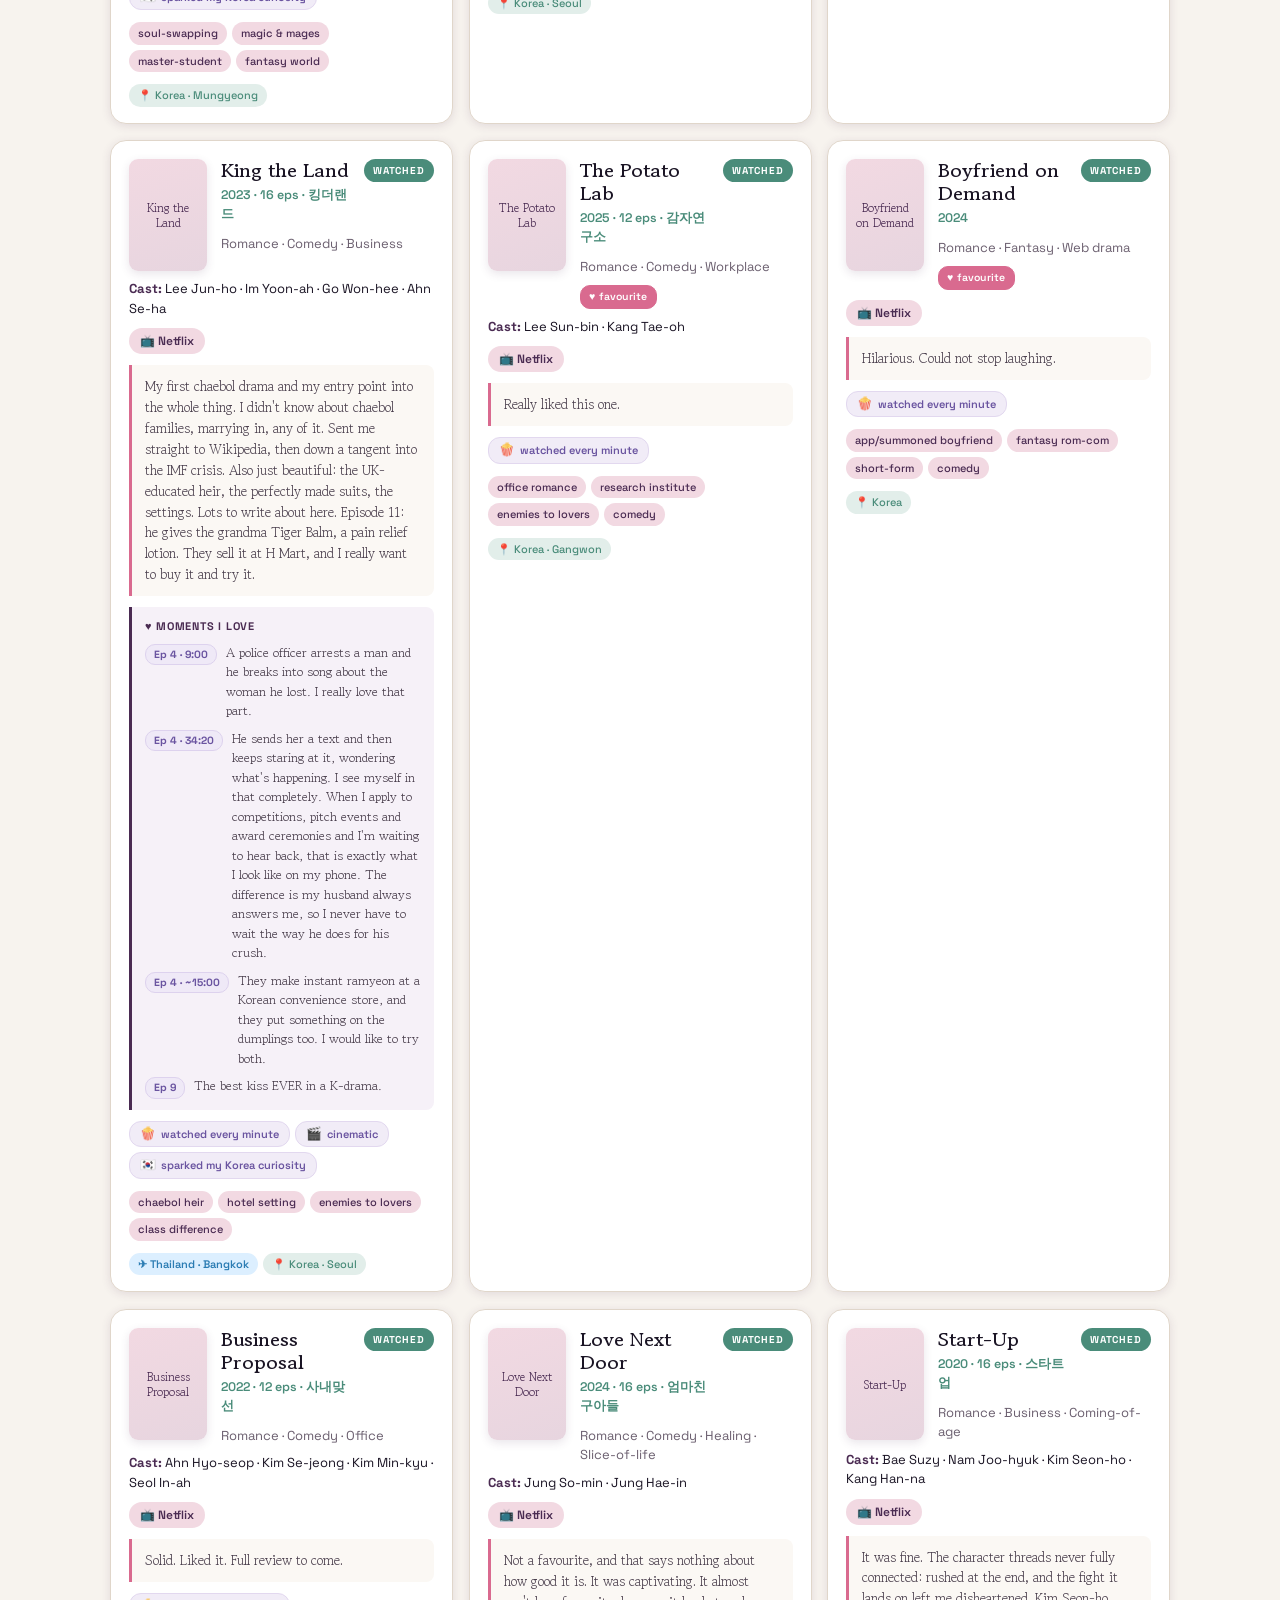
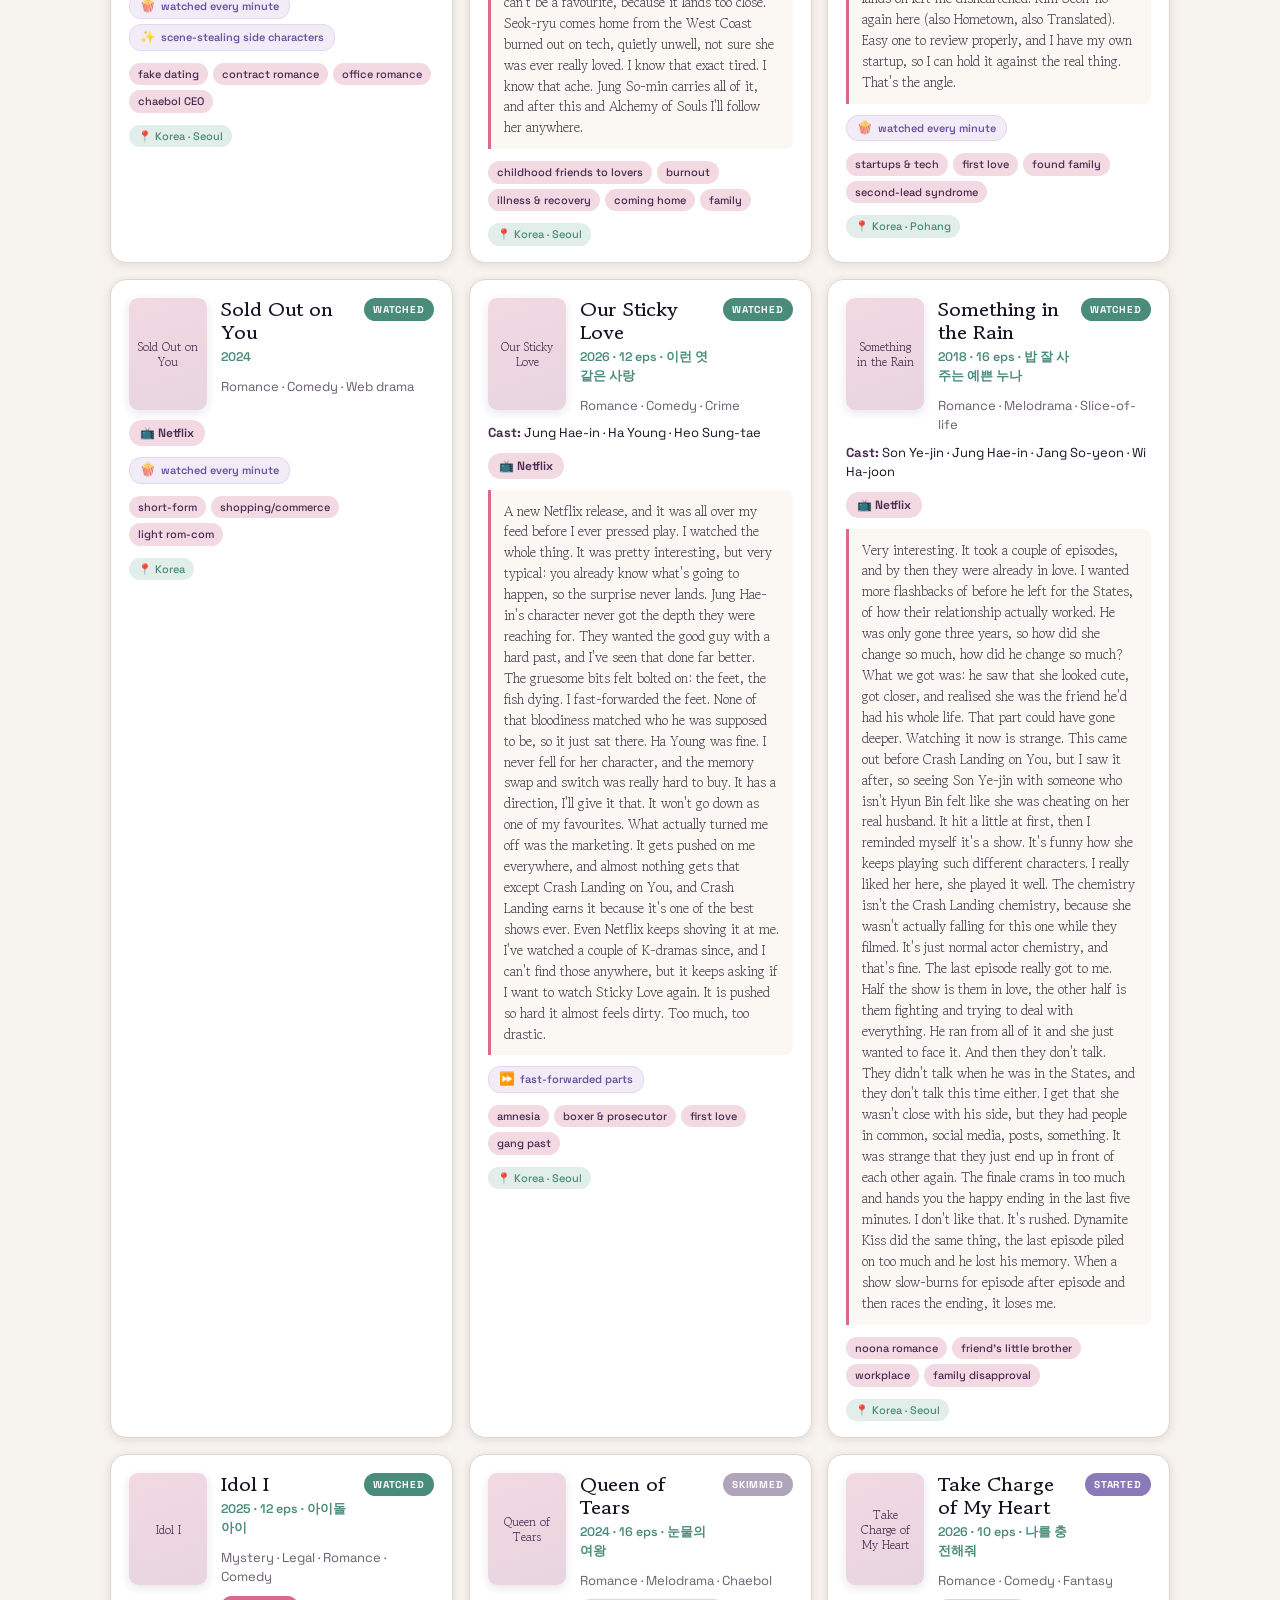
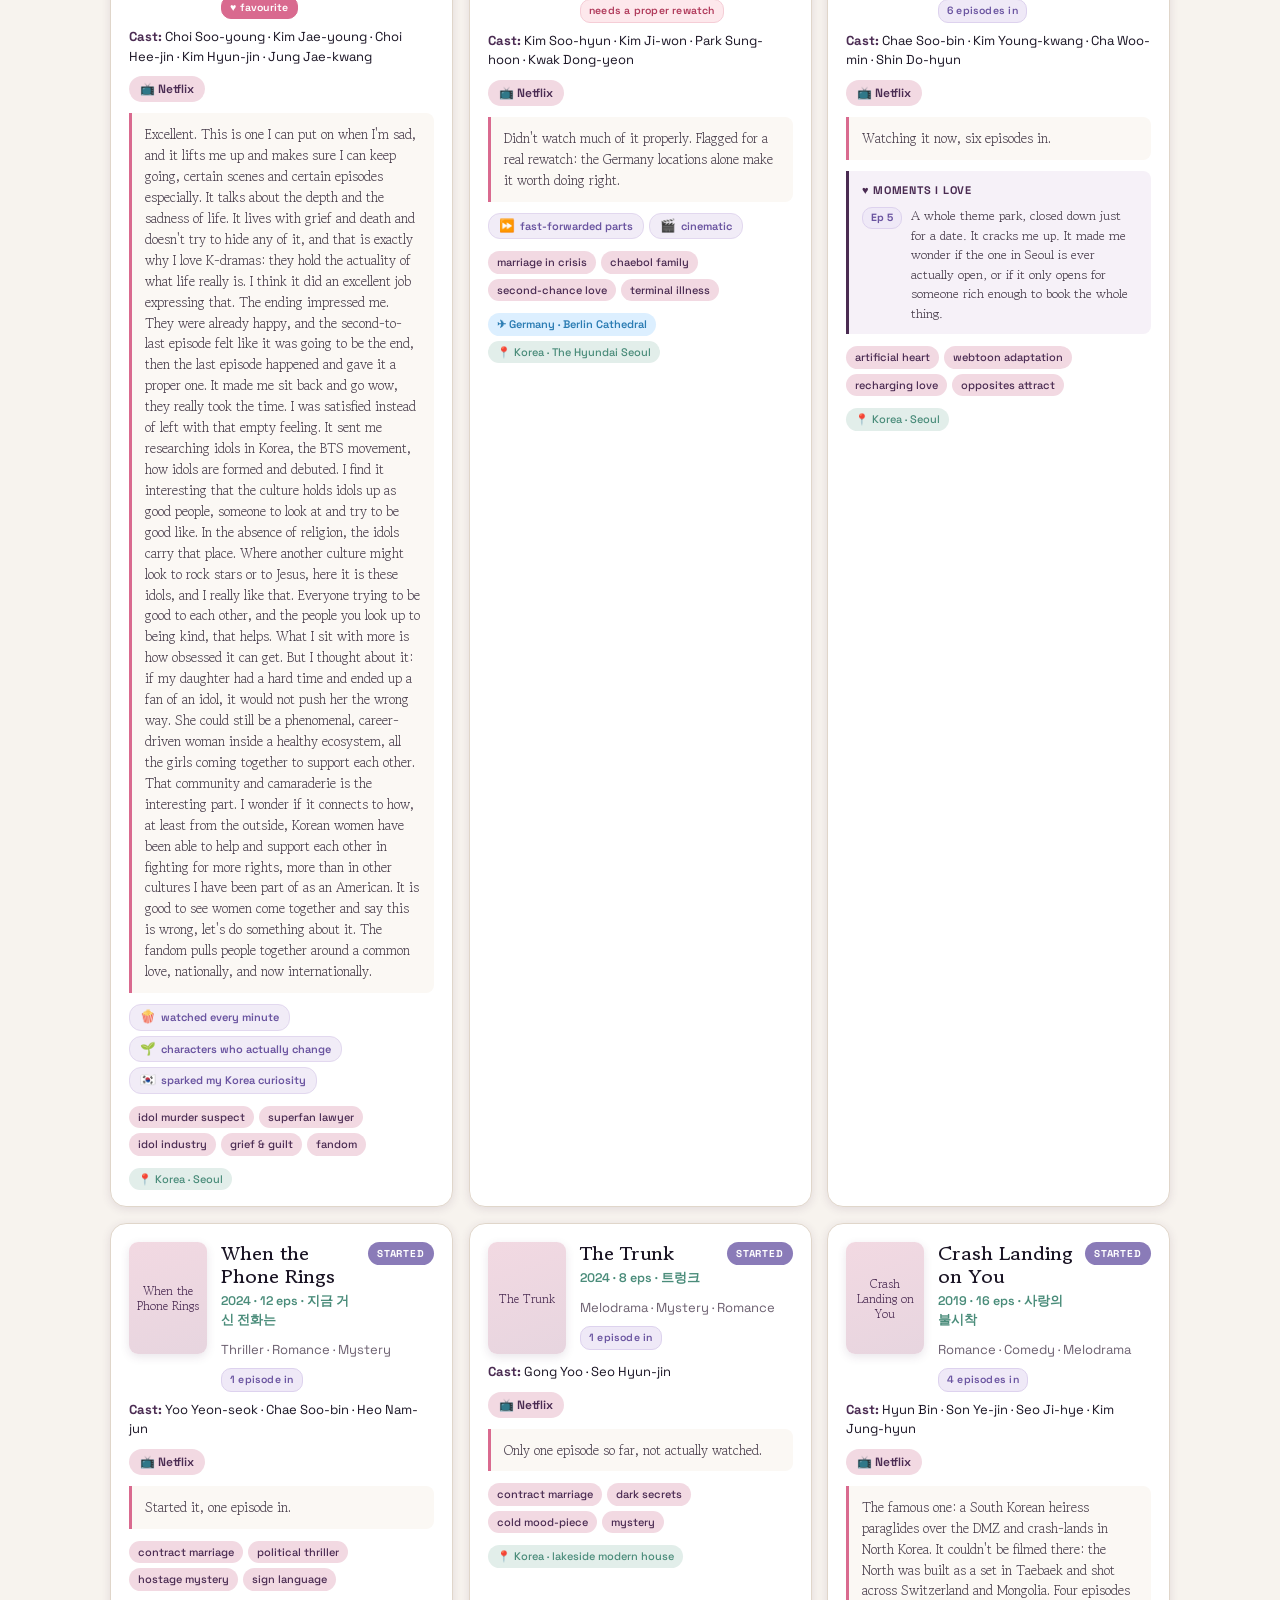
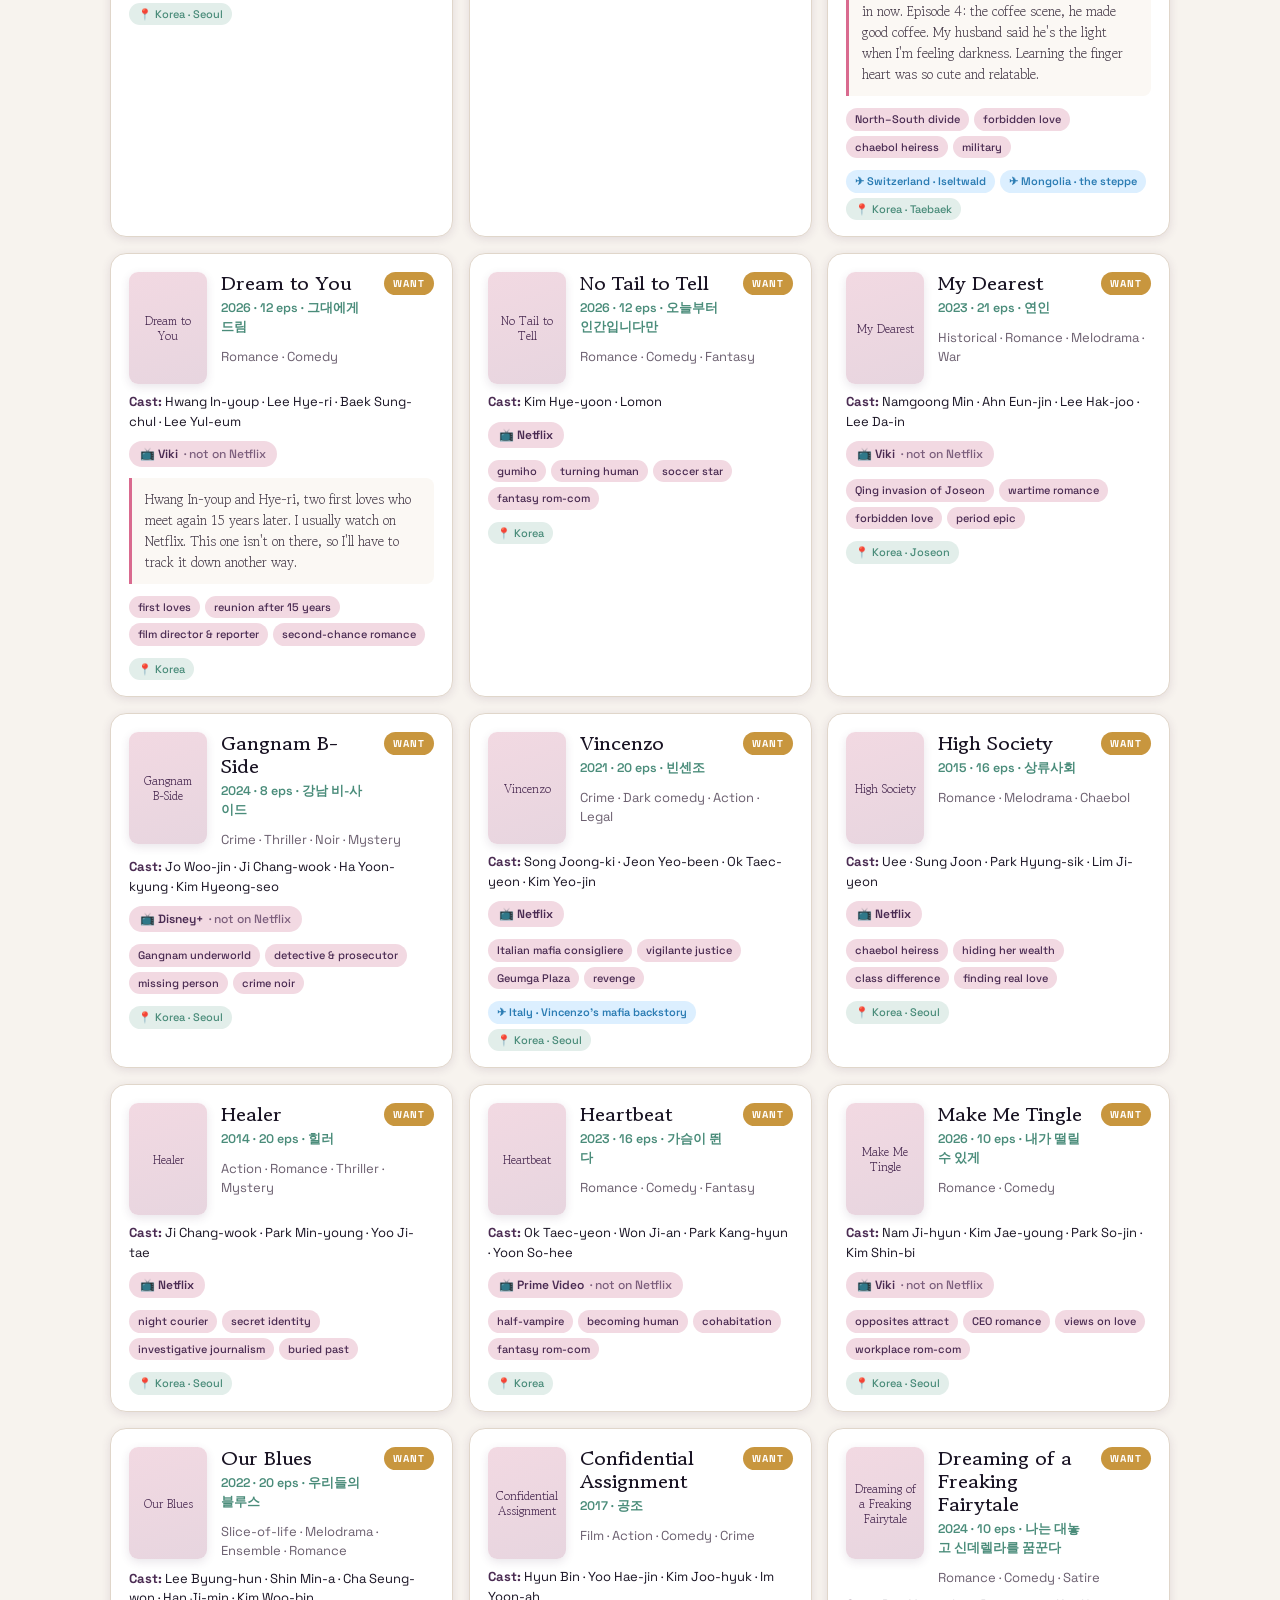
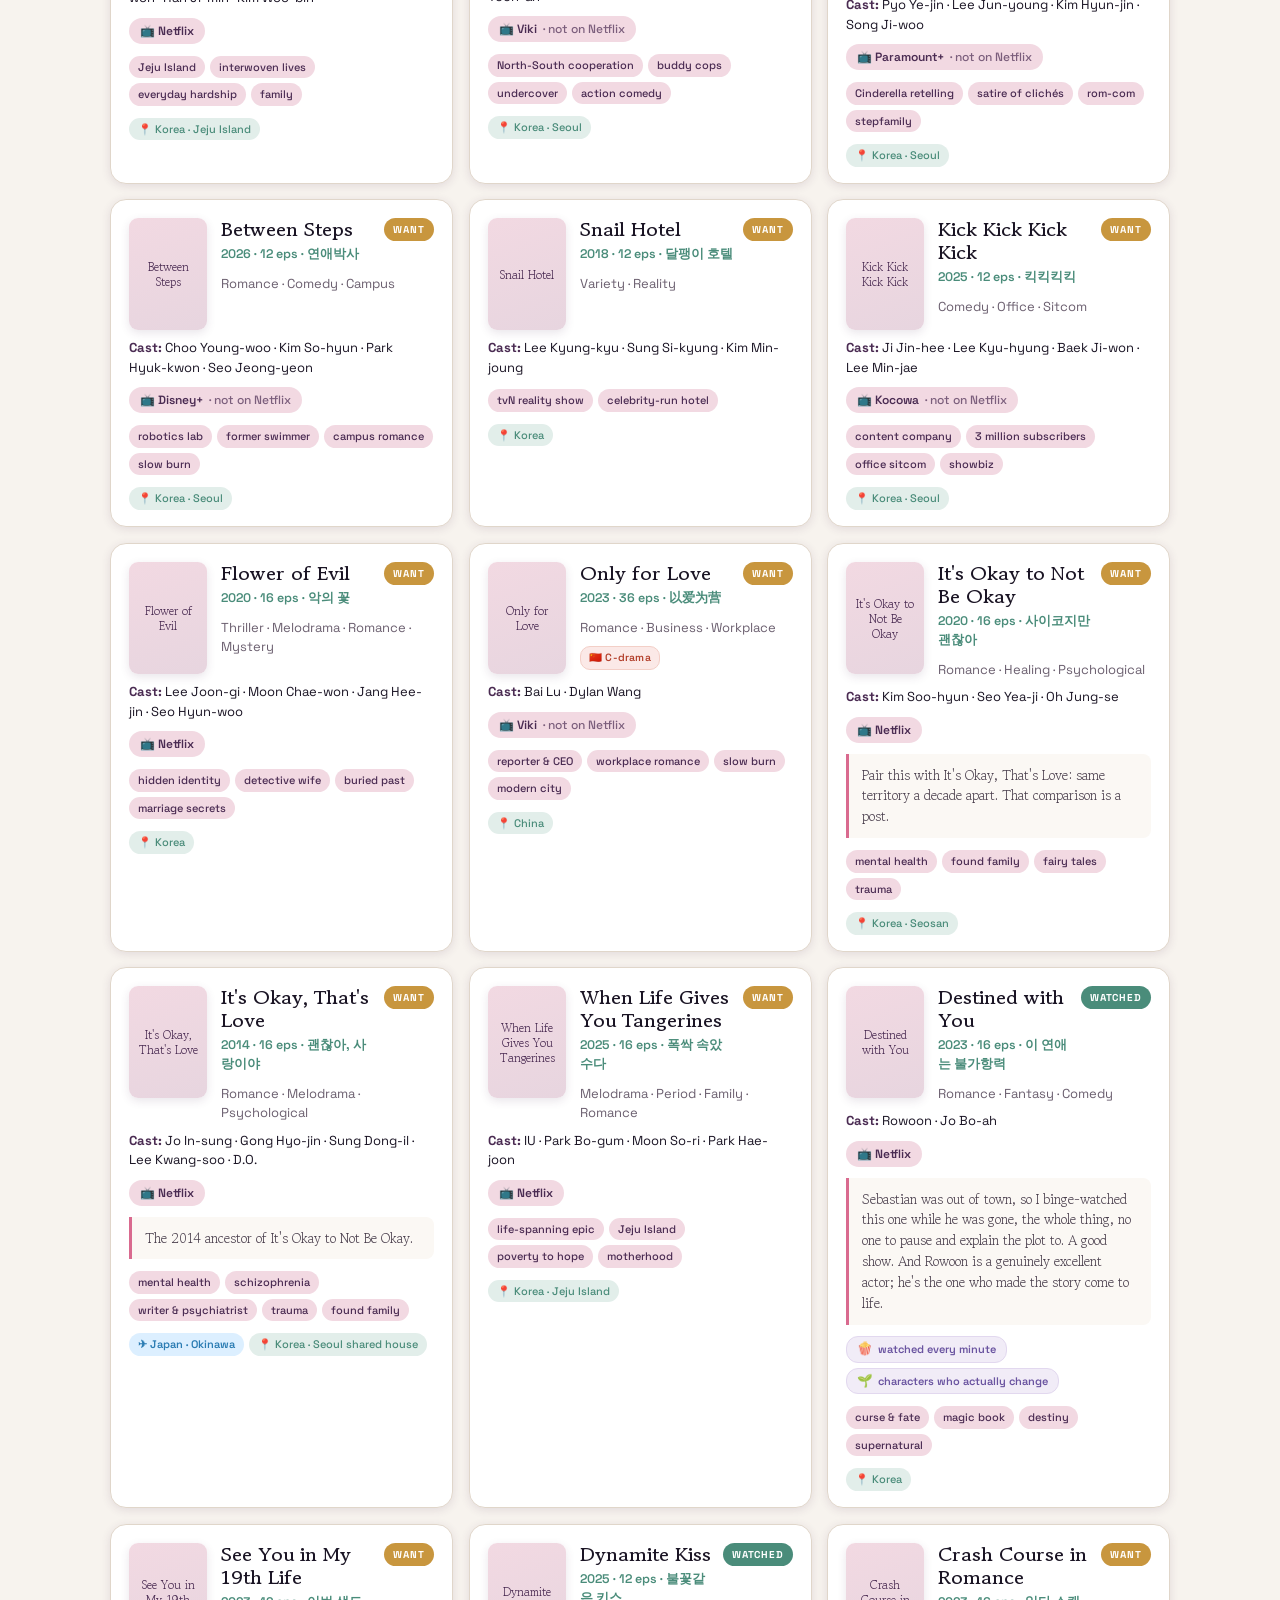
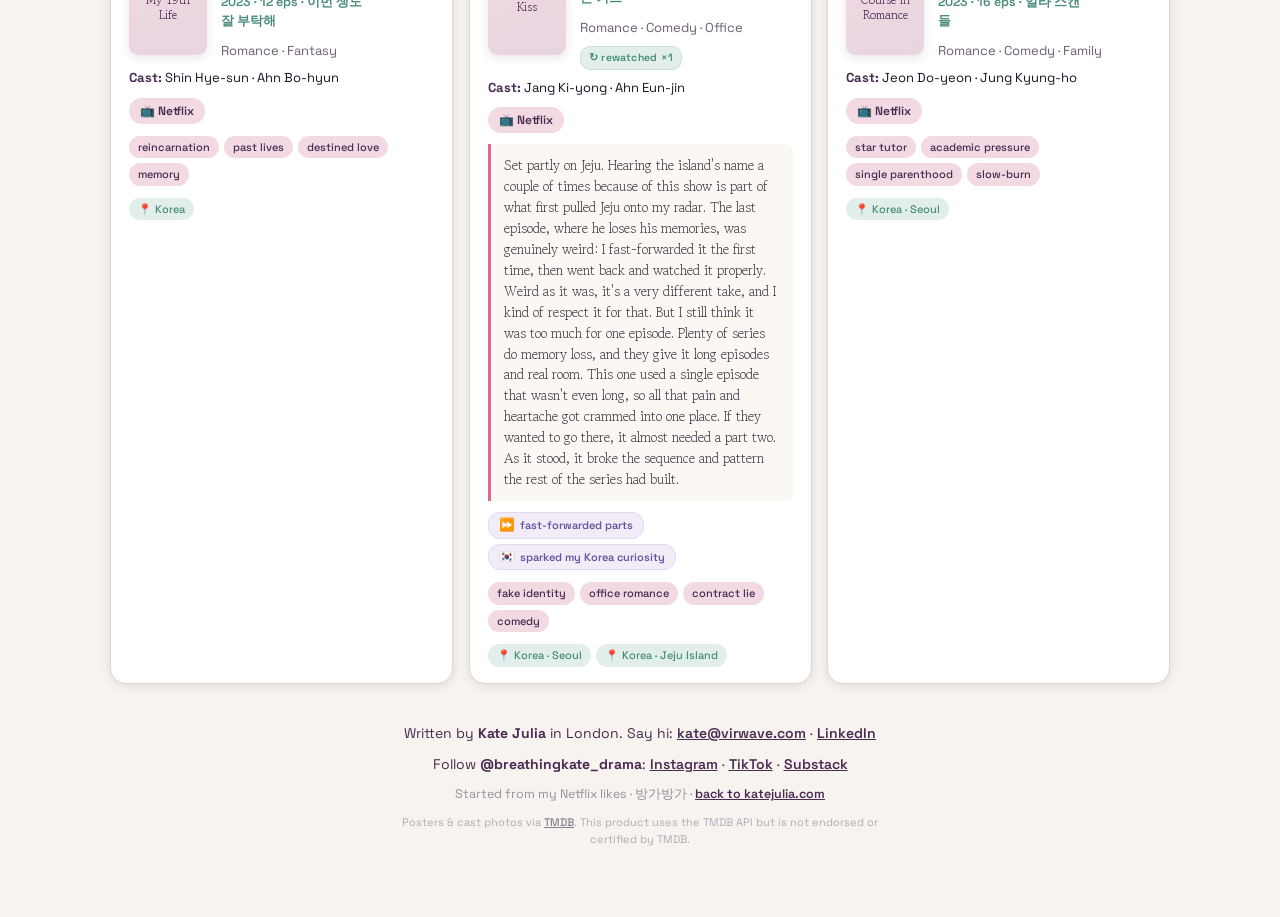
==== commit 9dc342f7: "Add a Webtoons to read shelf (EP 07 tab) New Webtoons panel and tab with 9 picks tied to Kate's tast" ====
--- a/kdrama.html
+++ b/kdrama.html
@@ -535,6 +535,10 @@
   .shop-intro p{font-family:'Gowun Batang',serif;font-size:16px;line-height:1.7;color:#4a3f4d;margin-bottom:12px}
   .shop-intro p:first-child{font-size:19px;color:var(--plum)}
   .shop-grid{display:grid;grid-template-columns:repeat(auto-fill,minmax(300px,1fr));gap:16px}
+  .wt-kr{font-size:12px;color:#8a7e92;font-weight:500;margin-left:4px}
+  .wt-tags{display:flex;flex-wrap:wrap;gap:6px;margin:11px 0 2px}
+  .wt-t{font-size:11px;font-weight:600;color:#6b5f6f;background:#fbf8f4;border:1px solid var(--line);border-radius:10px;padding:3px 9px}
+  .wt-t.drama{background:var(--rose-soft);color:var(--plum);border-color:#f3cfd9}
   .shop-card{
     background:#fff;border:1px solid var(--line);border-radius:16px;
     padding:18px 18px 16px;box-shadow:0 2px 10px var(--shadow);
@@ -835,6 +839,12 @@
     </span>
     <span class="ep-meta"><span class="ep-no">EP 06</span><span class="ep-name">Films</span><span class="ep-kr">영화</span></span>
   </button>
+  <button class="tab ep" data-tab="webtoons" style="--ac:#6b6fc0;--ac2:#e9e9f7">
+    <span class="ep-art hs-art" aria-hidden="true">
+      <span class="hs-items"><span class="hs-item">📖</span><span class="hs-item">💘</span><span class="hs-item">🌸</span></span>
+    </span>
+    <span class="ep-meta"><span class="ep-no">EP 07</span><span class="ep-name">Webtoons</span><span class="ep-kr">웹툰</span></span>
+  </button>
 </nav>
 
 <div class="wrap">
@@ -931,6 +941,15 @@
       <p>Every so often a show holds up an object and I want it in my own hands. A prop, a food, a thing two people made together on screen. This is the running list, and the reason each one is on it.</p>
     </div>
     <div class="shop-grid" id="shopGrid"></div>
+  </section>
+
+  <!-- WEBTOONS -->
+  <section class="panel" id="webtoons">
+    <div class="shop-intro">
+      <p>Webtoons I think I'd love, picked from what the dramas already proved I love.</p>
+      <p>So many of my favourites started here: Business Proposal, Our Sticky Love, Make Me Tingle, Take Charge of My Heart, Dreaming of a Freaking Fairytale. This is the reading list, each one tied to a show that already got me. Most are free in English on WEBTOON.</p>
+    </div>
+    <div class="shop-grid" id="webtoonGrid"></div>
   </section>
 
 </div>
@@ -1696,6 +1715,53 @@
     </div>`).join('');
 })();
 
+// ---------- webtoons to read ----------
+const WEBTOONS = [
+  {title:"Yumi's Cells", kr:"유미의 세포들", tie:"Love Next Door", drama:true,
+   tags:["Romance","Slice-of-life","Adult life"],
+   note:"A woman's feelings run her life as a little crew of brain cells, through dating, heartbreak and a career she is still figuring out. It has the grown-up honesty of Love Next Door, drawn panel by panel."},
+  {title:"Cheese in the Trap", kr:"치즈인더트랩", tie:"Can This Love Be Translated?", drama:true,
+   tags:["Campus","Romance","Psychological"],
+   note:"A campus romance with a male lead you can never quite read, warm one moment and cold the next. It lives in the place you loved in Translated, the darkness inside someone still learning how to be loved."},
+  {title:"Your Letter", kr:"너의 편지", tie:"Idol I",
+   tags:["Healing","Emotional","One sitting"],
+   note:"Short, soft, and quietly devastating. A girl, a hidden letter, and small kindnesses that travel further than she knows. For a day you want the sadness and depth of life that Idol I gave you."},
+  {title:"The Remarried Empress", kr:"재혼 황후", tie:"King the Land",
+   tags:["Fantasy","Romance","Court"],
+   note:"A wronged empress stops pleading for her place and calmly builds a new one. Palace power, patient strategy, and a lead who keeps her composure. The chaebol-court feeling of King the Land, turned all the way up."},
+  {title:"Lore Olympus", tie:"Alchemy of Souls",
+   tags:["Fantasy","Romance","Mythology"],
+   note:"Hades and Persephone retold in lush colour, with a whole living world around them. For the part of you that fell for how properly Alchemy of Souls built its world."},
+  {title:"Spirit Fingers", kr:"스피릿 핑거스", tie:"Hometown Cha-Cha-Cha",
+   tags:["Coming-of-age","Healing","Found family"],
+   note:"A shy girl falls in with a scrappy art club and slowly becomes herself. Warm, funny, full of found family. The healing Hometown Cha-Cha-Cha gave you, in watercolour."},
+  {title:"Marry My Husband", kr:"내 남편과 결혼해줘", tie:"a satisfying, every-piece-lands ending", drama:true,
+   tags:["Revenge","Romance","Second chance"],
+   note:"A betrayed wife gets a second chance to live it all over and set it right. Melodrama with the puzzle-fit justice you keep praising in a good ending."},
+  {title:"Semantic Error", kr:"시맨틱 에러", tie:"a really good slow burn", drama:true,
+   tags:["BL","Campus","Enemies to lovers"],
+   note:"A rule-following coding student and the free-spirited art major who drives him up the wall. A beloved slow burn, short enough to finish in a weekend. Here for whenever you want to try BL."},
+  {title:"Business Proposal", kr:"사내맞선", tie:"Business Proposal", drama:true,
+   tags:["Office romance","Comedy","Read the source"],
+   note:"You have seen the drama. Read the webtoon it grew from and watch exactly what they changed, the pacing and the endings you always have opinions about."},
+];
+(function(){
+  const grid=document.getElementById('webtoonGrid'); if(!grid) return;
+  grid.innerHTML = WEBTOONS.map(w=>`
+    <div class="shop-card">
+      <div class="shop-head">
+        <div class="shop-thumb" aria-hidden="true">📖</div>
+        <div class="shop-headtext">
+          <h3>${w.title}${w.kr?`<span class="wt-kr">${w.kr}</span>`:''}</h3>
+          <div class="shop-from">If you loved ${w.tie}</div>
+        </div>
+      </div>
+      <div class="shop-note">${w.note}</div>
+      <div class="wt-tags">${w.tags.map(t=>`<span class="wt-t">${t}</span>`).join('')}${w.drama?`<span class="wt-t drama">also a K-drama</span>`:''}</div>
+      <a class="shop-buy" href="https://www.google.com/search?q=${encodeURIComponent(w.title+' webtoon read english')}" target="_blank" rel="noopener noreferrer">Where to read →</a>
+    </div>`).join('');
+})();
+
 // ---------- year timeline ----------
 (function(){
   const track=document.getElementById('tlTrack'); if(!track) return;
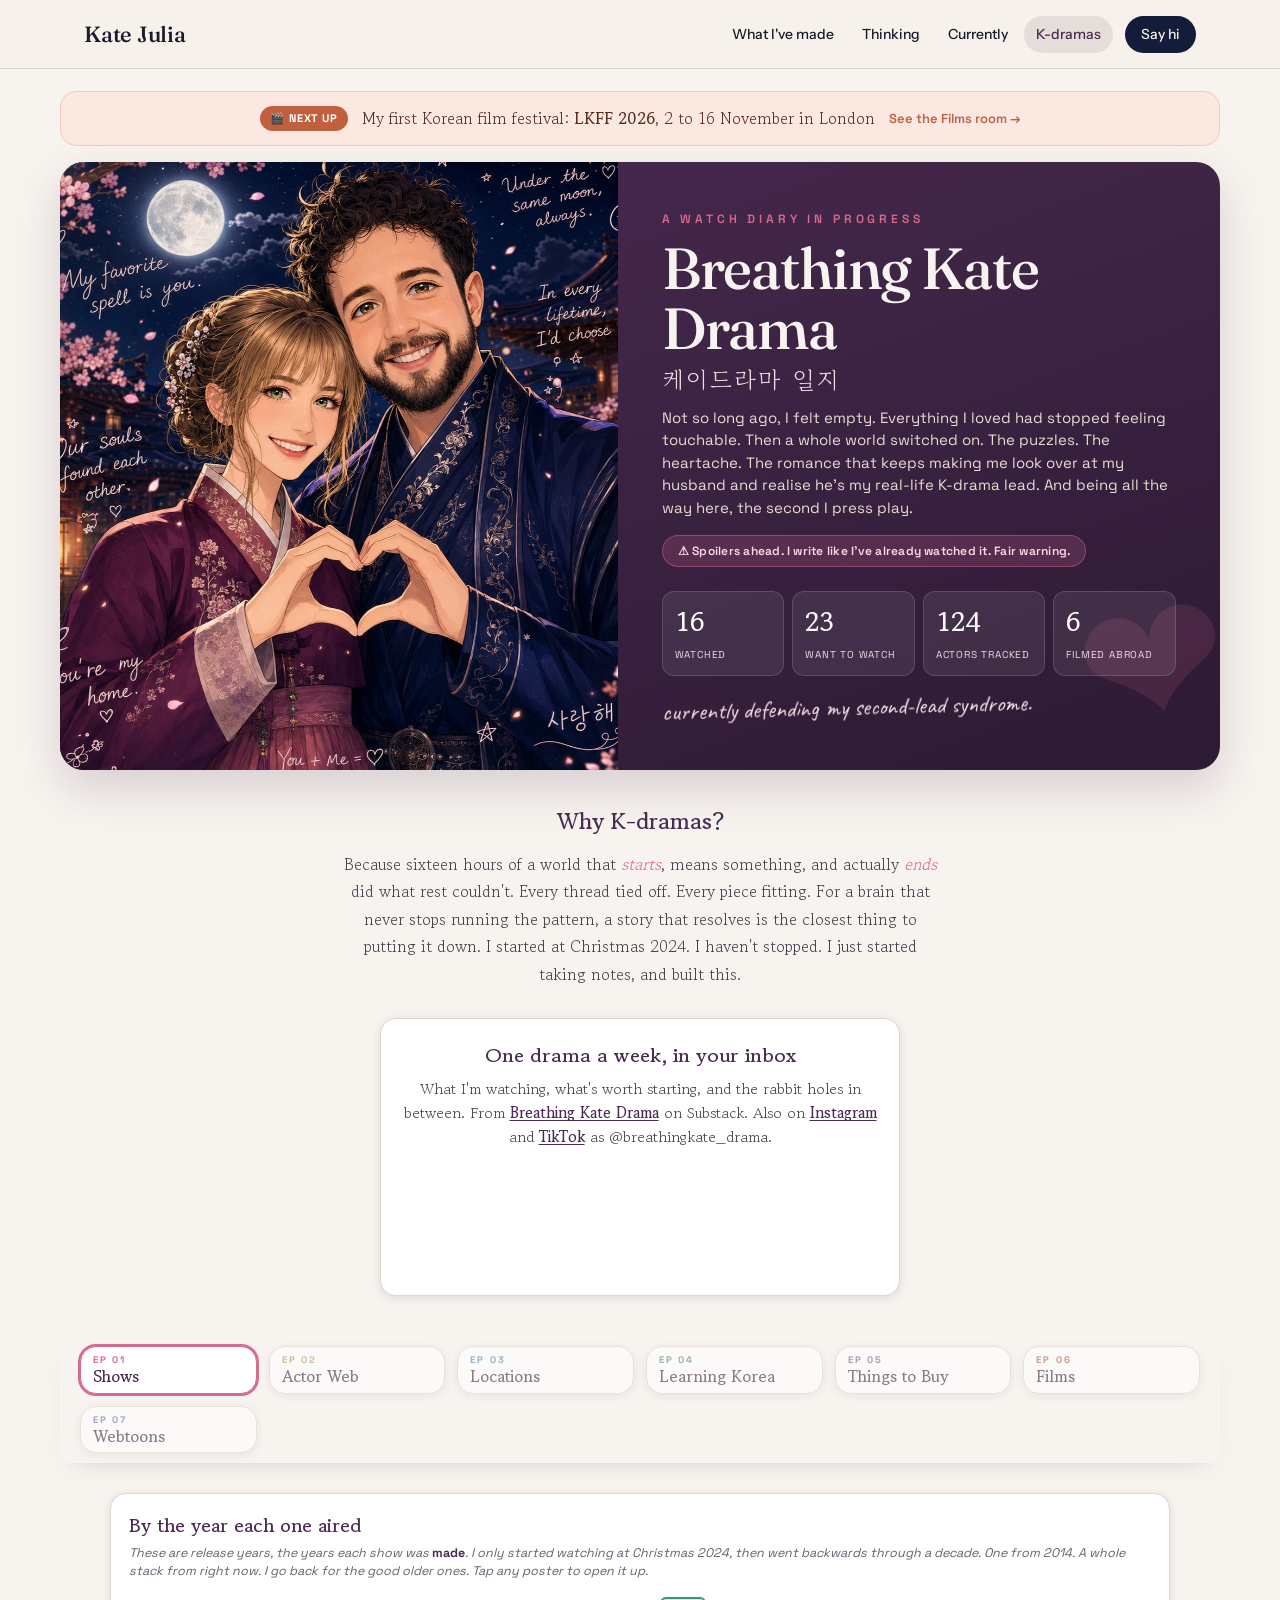
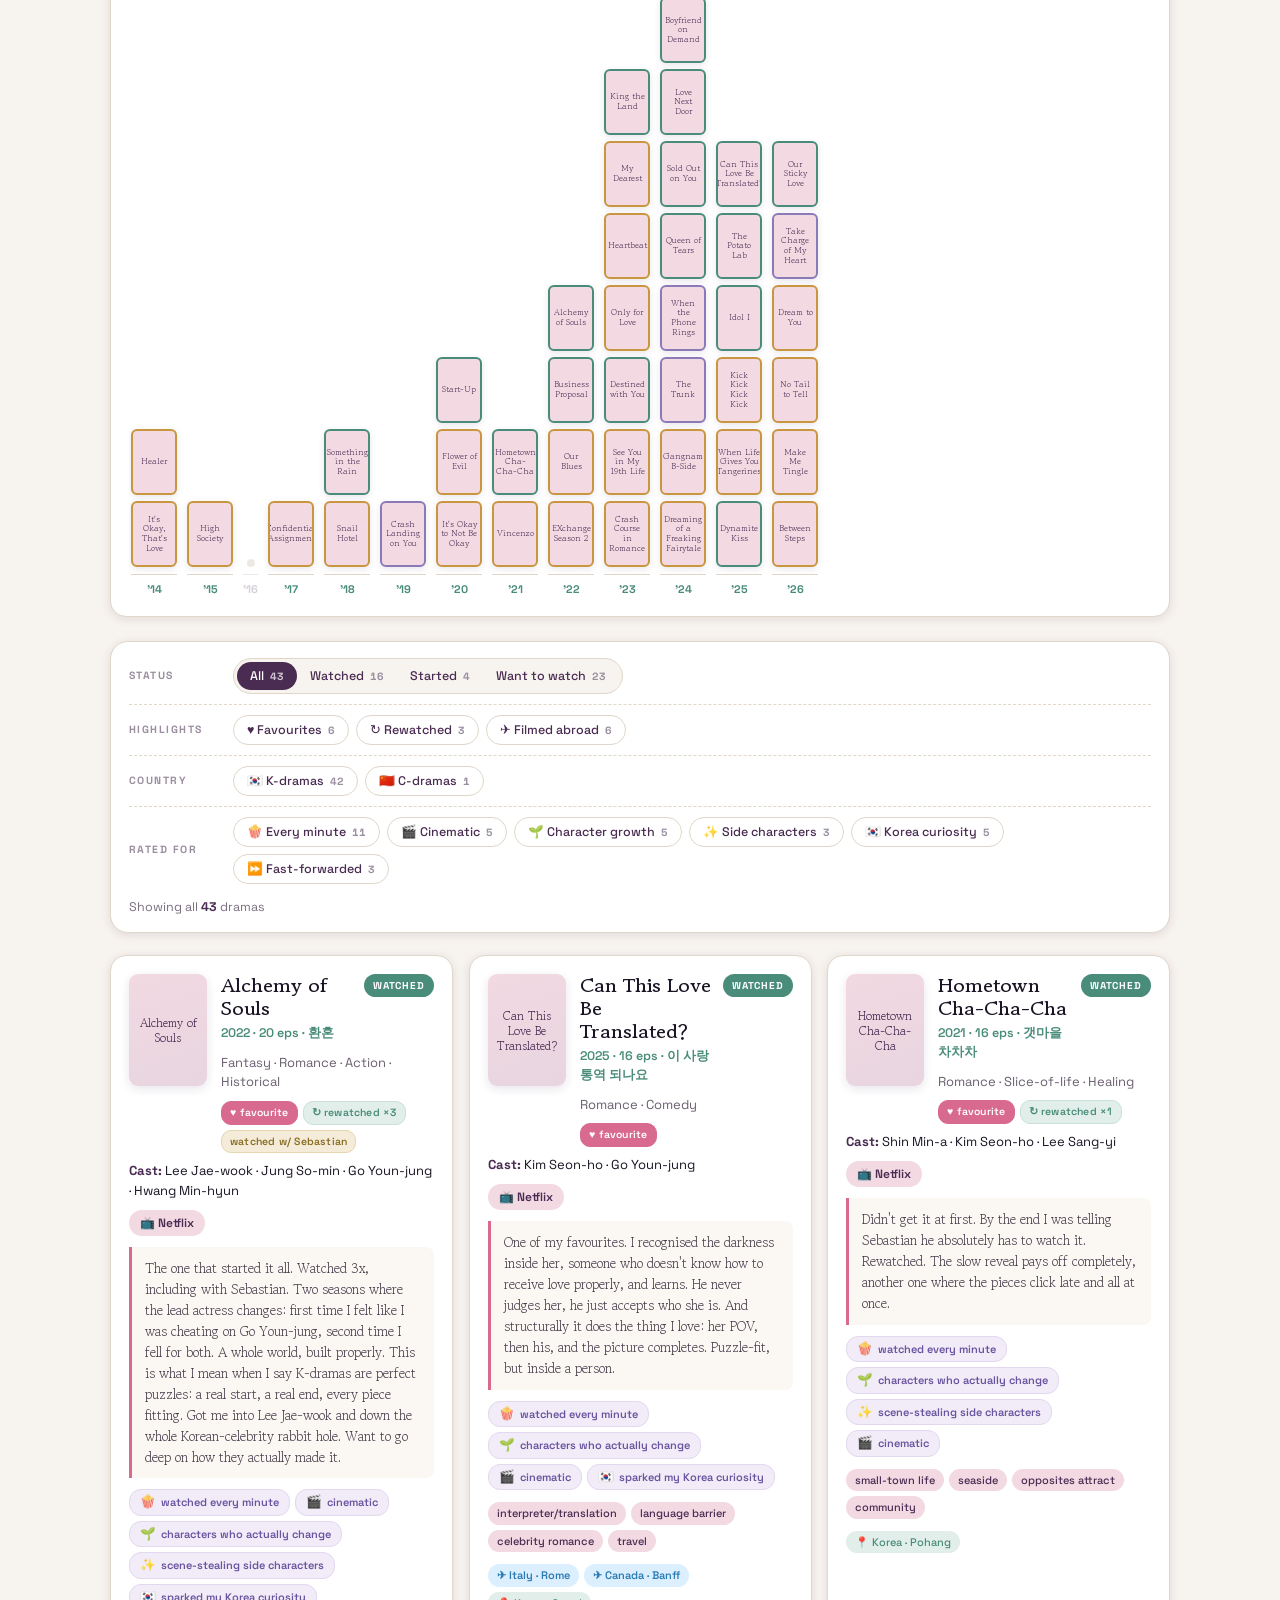
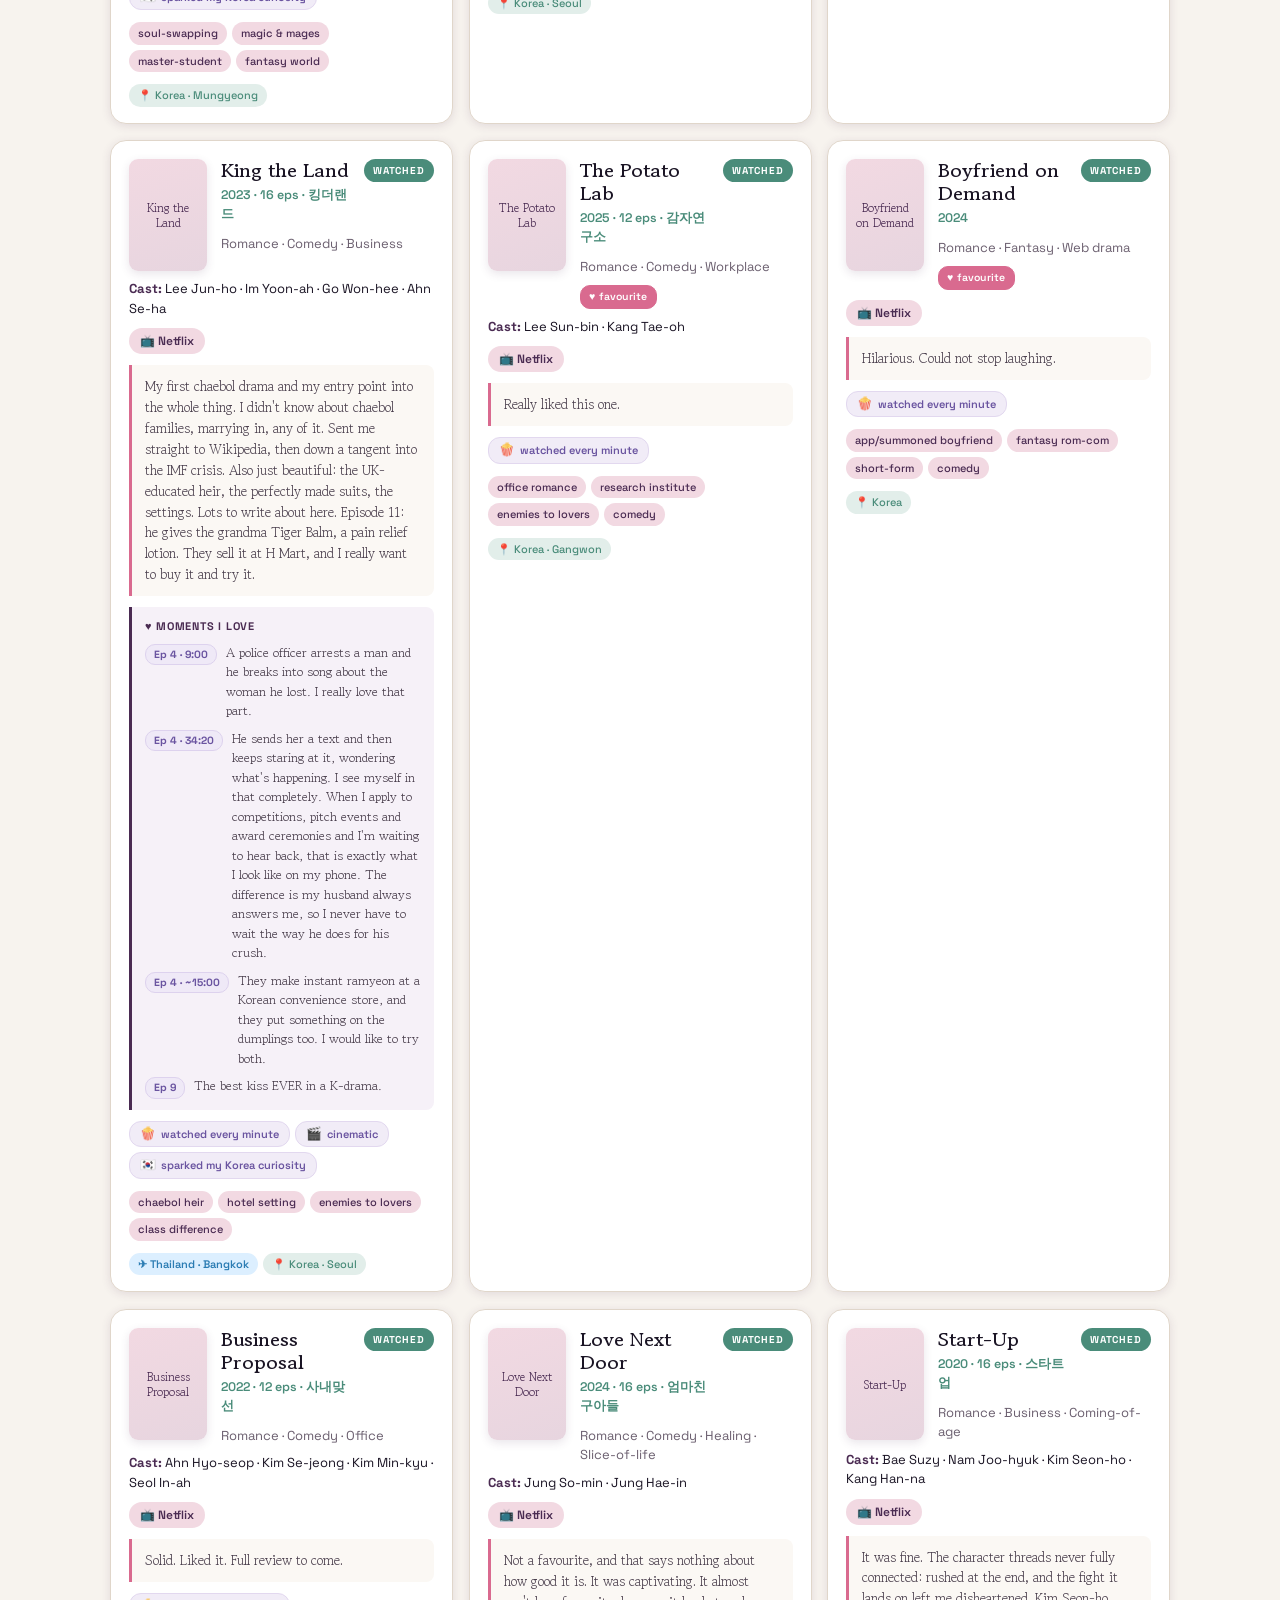
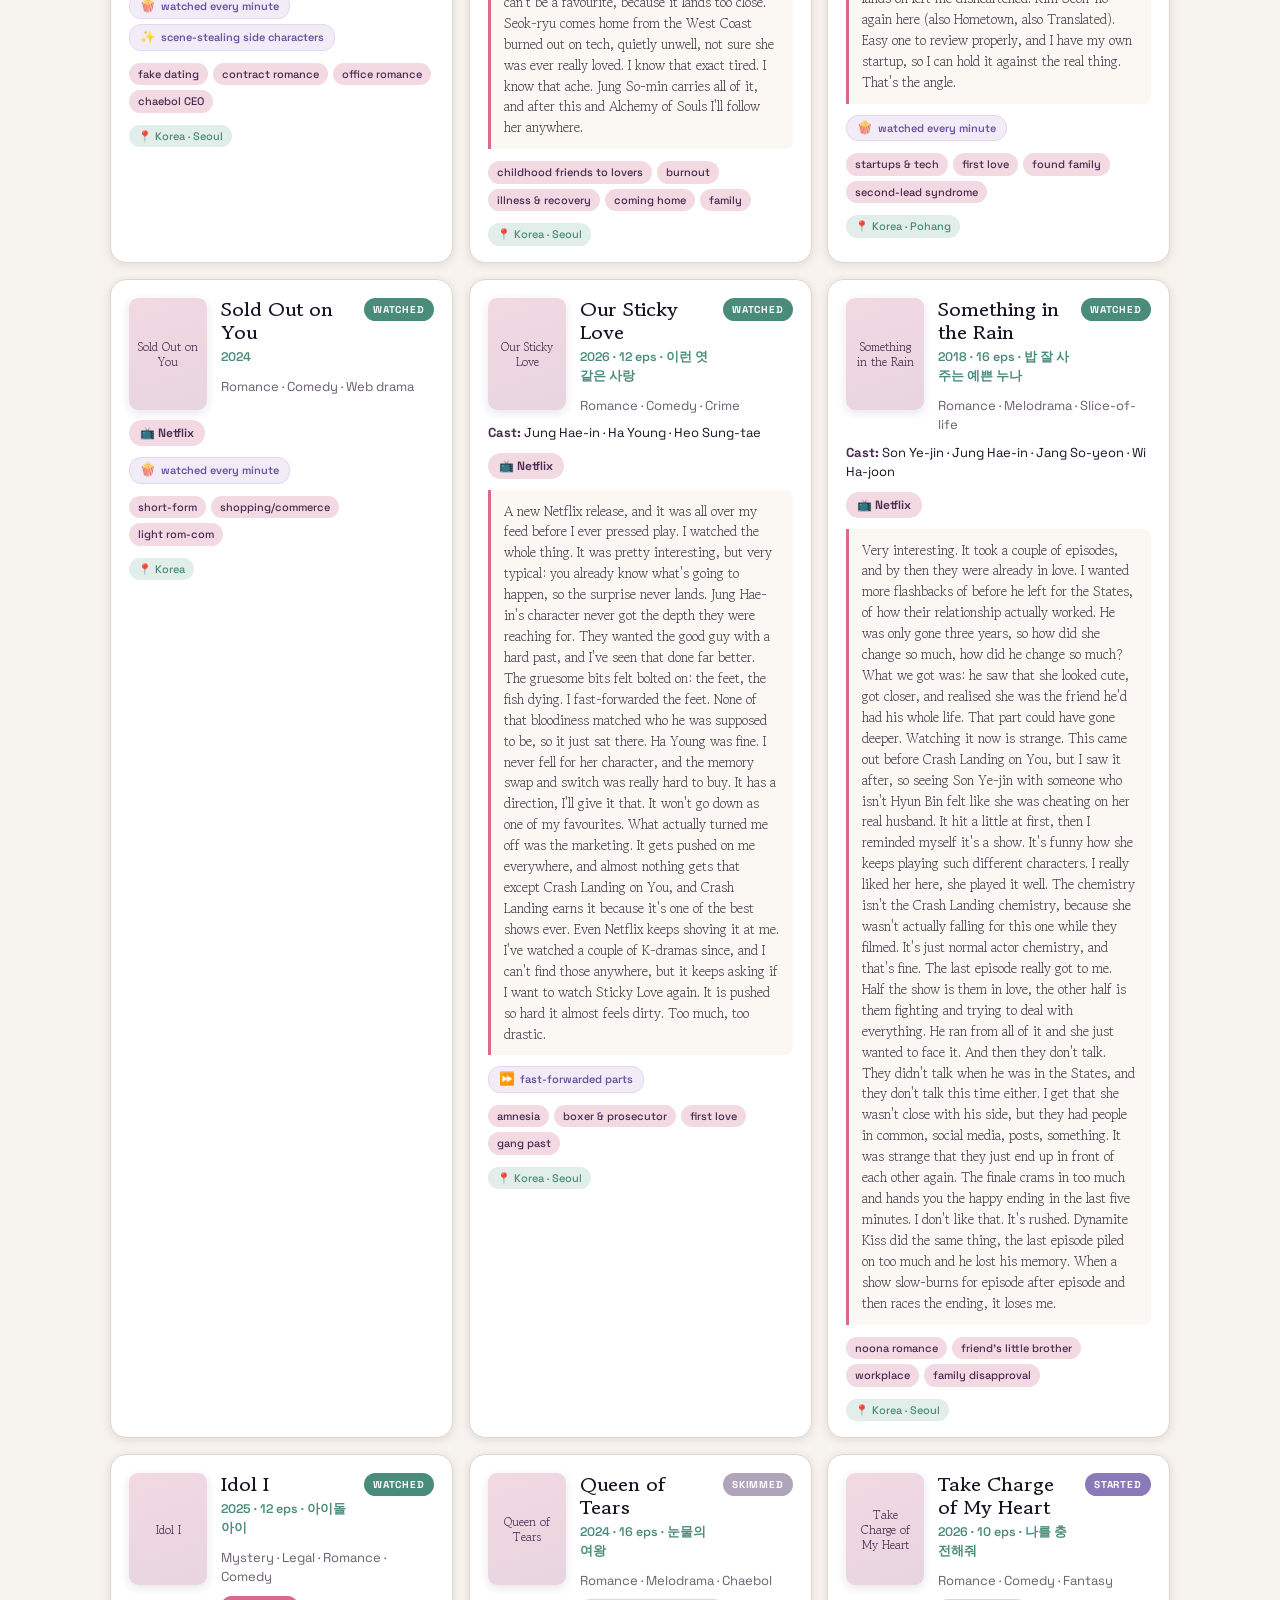
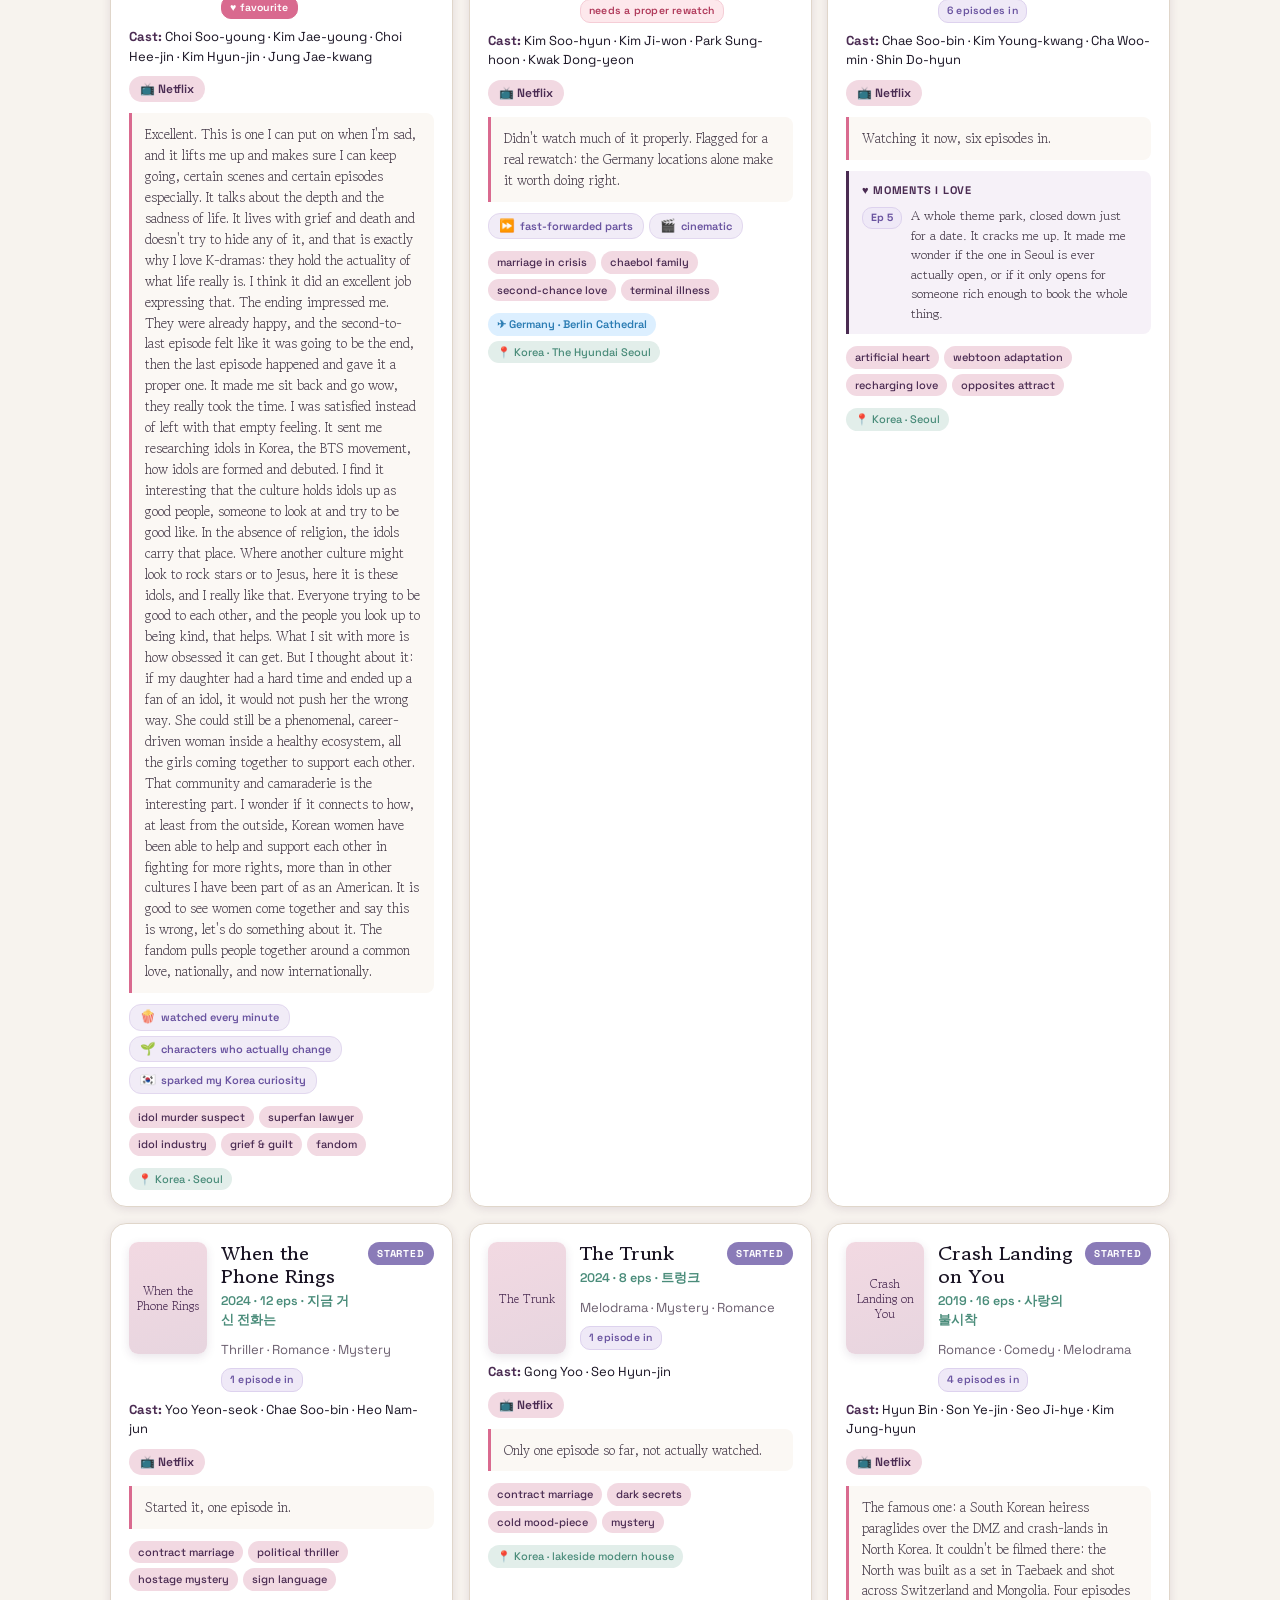
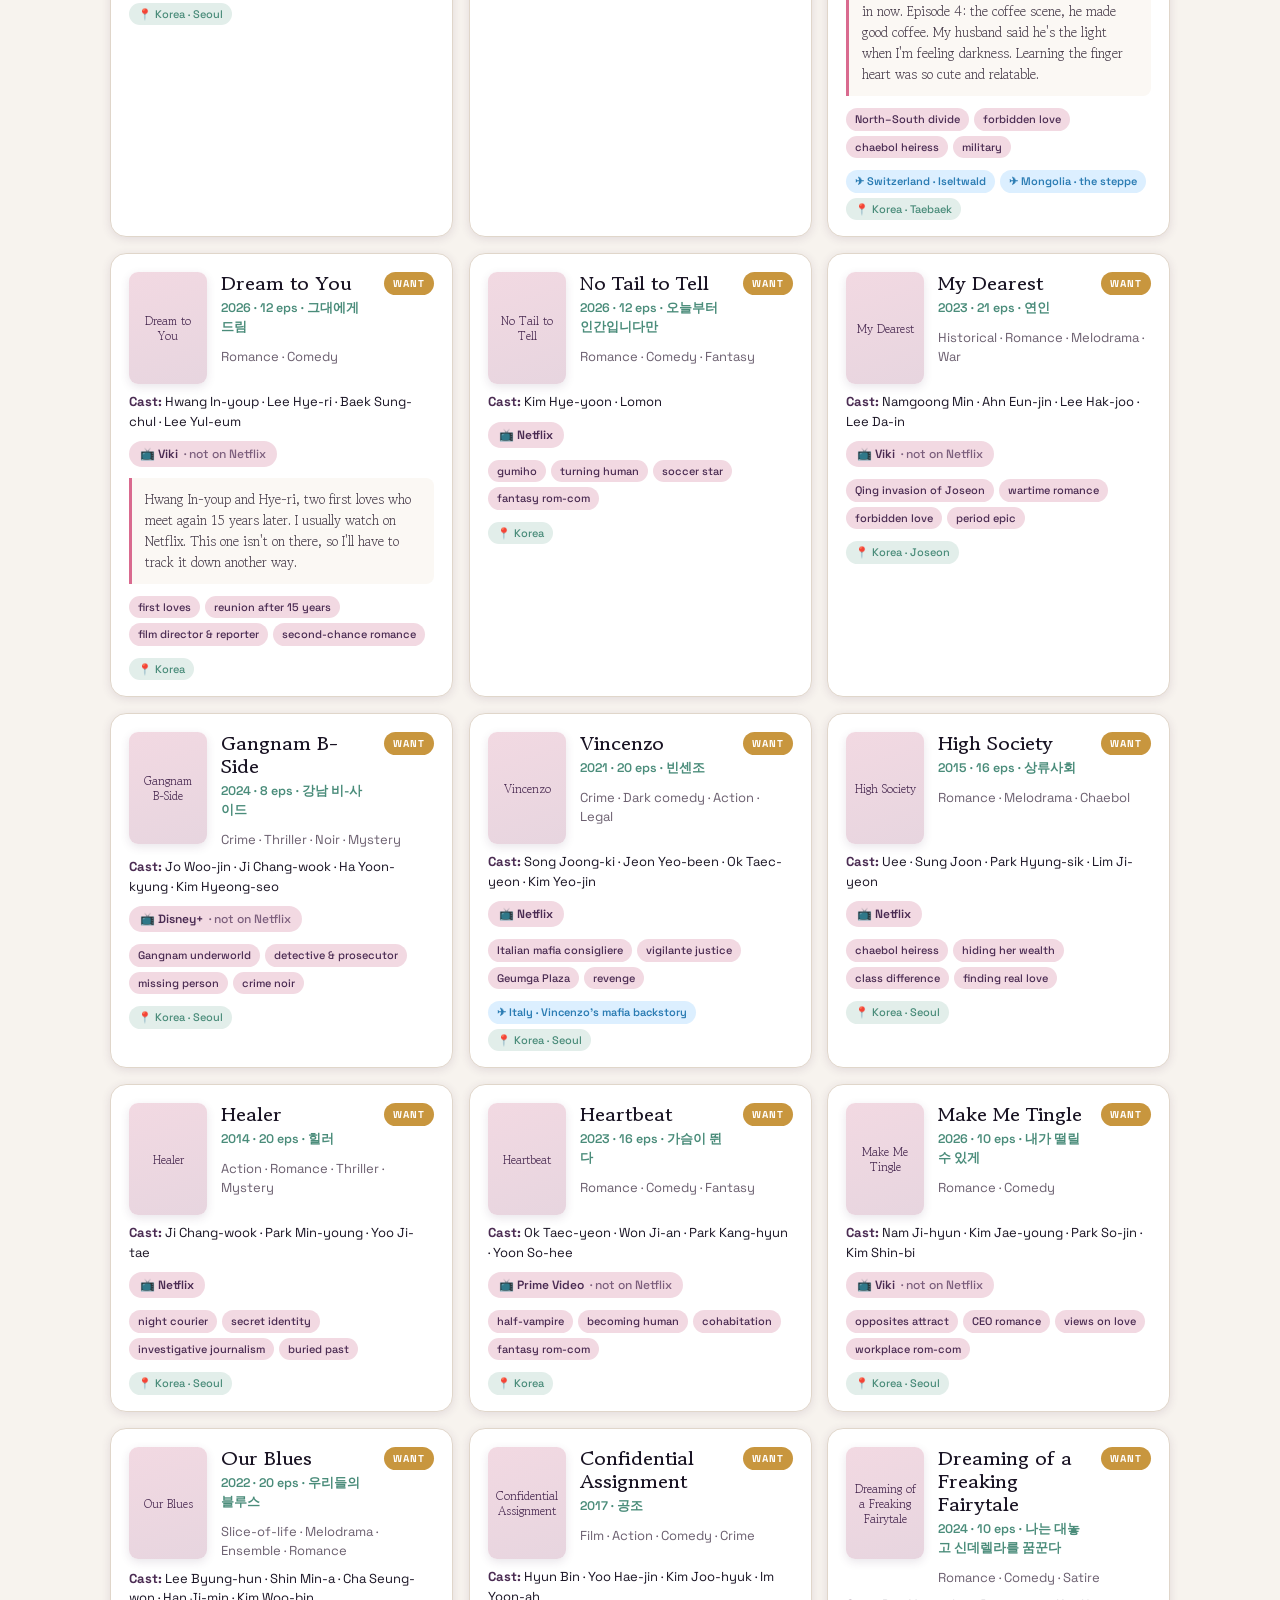
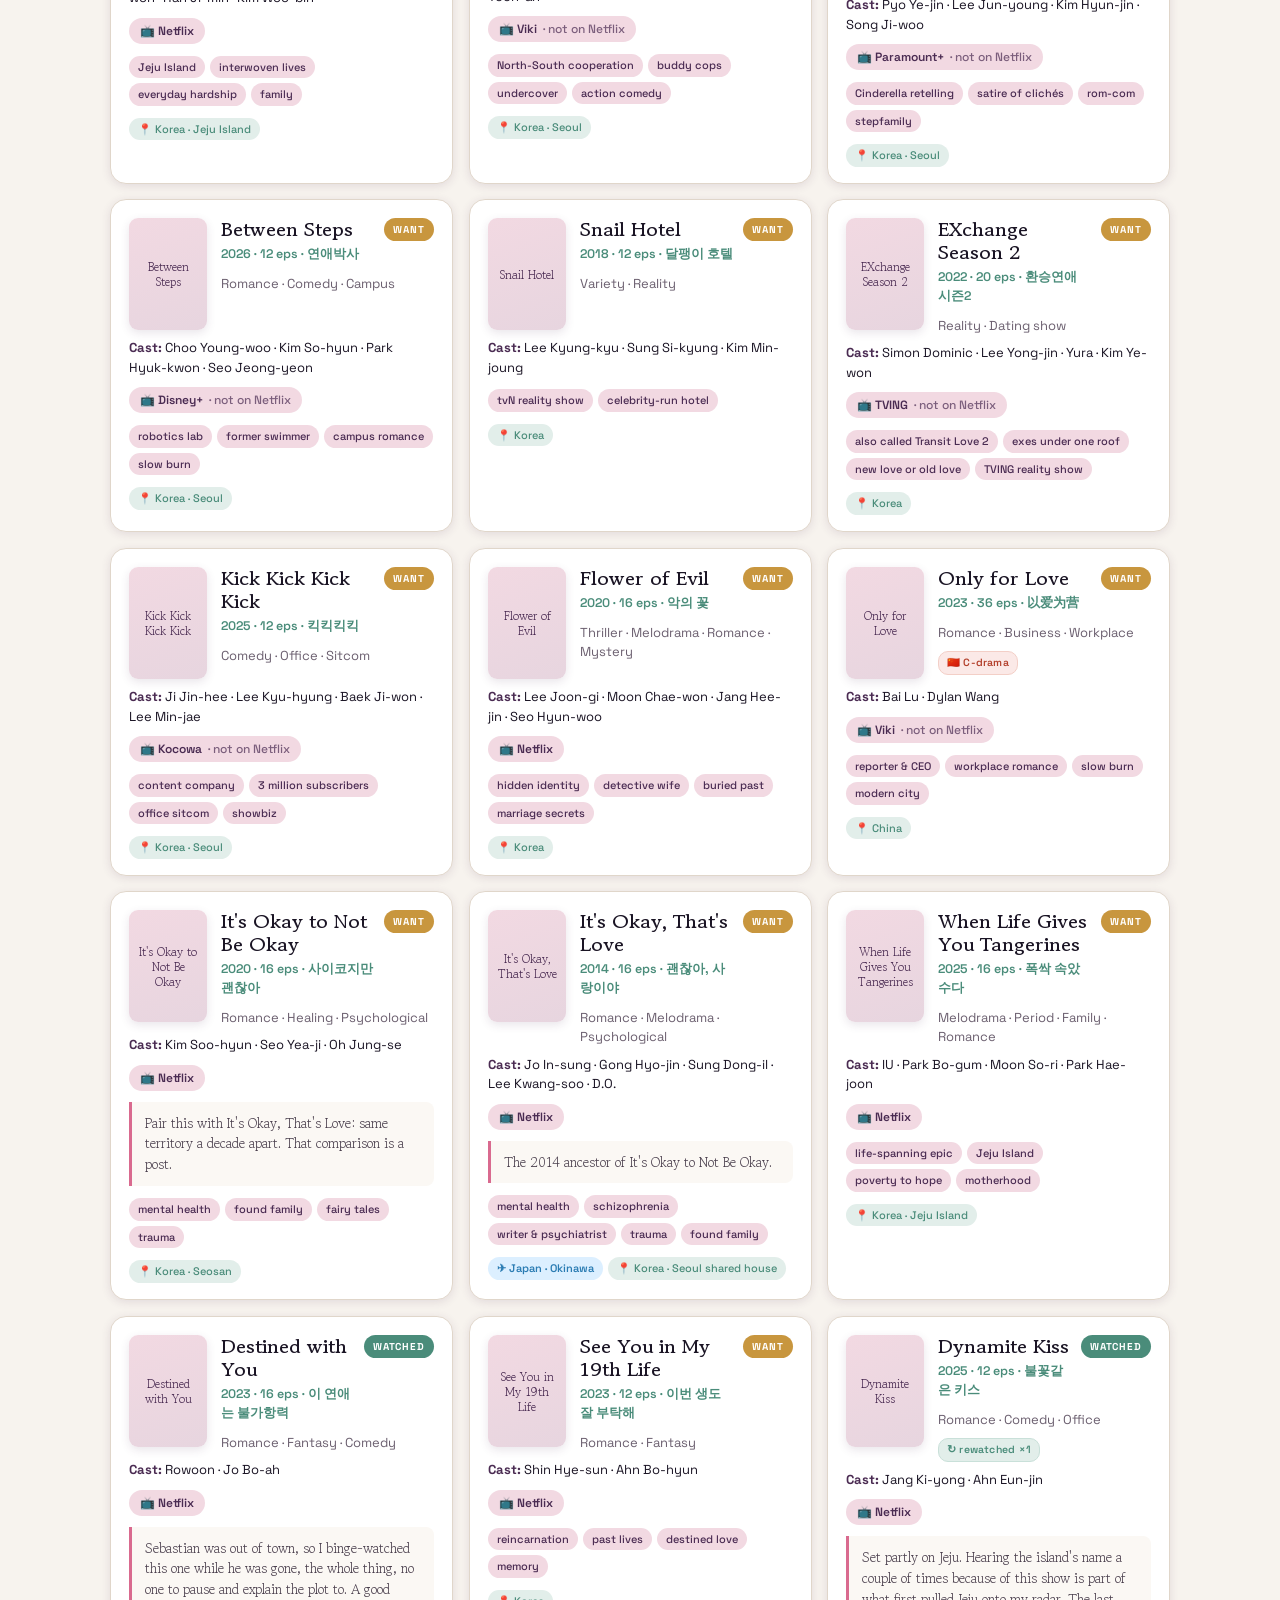
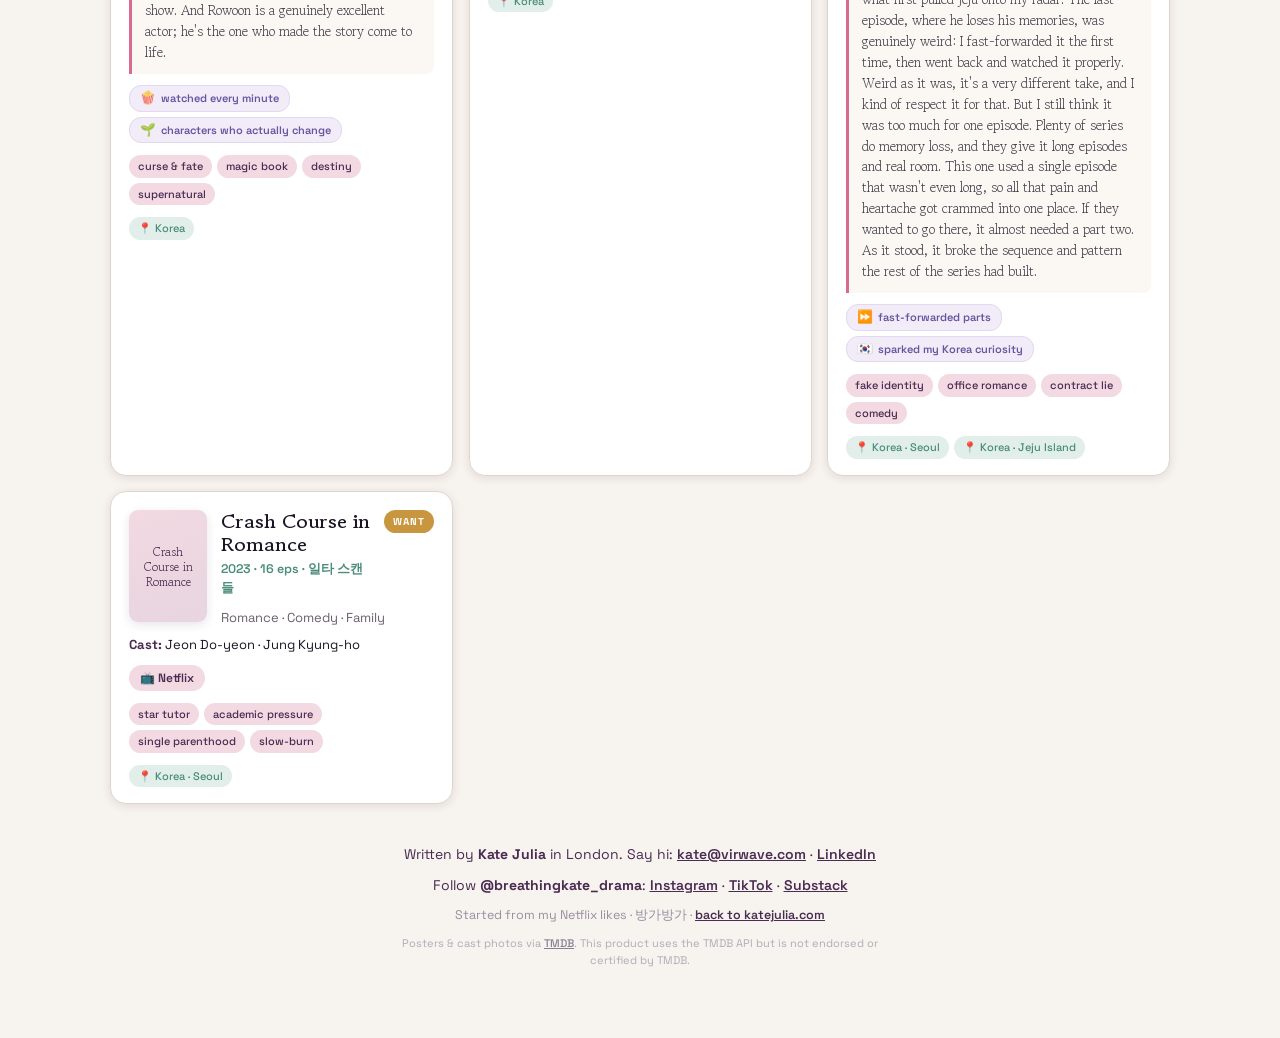
==== commit 6a89194e: "K-drama: add EXchange Season 2 (Transit Love 2) to Want to Watch Co-Authored-By: Claude Opus 5.5 <no" ====
--- a/kdrama.html
+++ b/kdrama.html
@@ -1205,6 +1205,13 @@
    note:"",
    locs:[{p:"Korea"}]},
 
+  {t:"EXchange Season 2",where:"TVING",whereNote:"not on Netflix",kr:"환승연애 시즌2",yr:2022,ep:20,status:"want",depth:null,rewatch:0,
+   genre:["Reality","Dating show"],
+   cast:["Simon Dominic","Lee Yong-jin","Yura","Kim Ye-won"],
+   themes:["also called Transit Love 2","exes under one roof","new love or old love","TVING reality show"],
+   note:"",
+   locs:[{p:"Korea"}]},
+
   {t:"Kick Kick Kick Kick",where:"Kocowa",whereNote:"not on Netflix",kr:"킥킥킥킥",yr:2025,ep:12,status:"want",depth:null,rewatch:0,
    genre:["Comedy","Office","Sitcom"],
    cast:["Ji Jin-hee","Lee Kyu-hyung","Baek Ji-won","Lee Min-jae"],
@@ -1290,6 +1297,7 @@
   "Dreaming of a Freaking Fairytale": "/ngrKR7Vnb38vzLVKmc63GYnsZh9.jpg",
   "Between Steps": "/pGqcErS76y8bcvZZSFUefdZOg2x.jpg",
   "Snail Hotel": "/w987A7FMLpwGVs9pDDgFRGIZF1z.jpg",
+  "EXchange Season 2": "/2WyaHIaHndq2vMYLUJP2rzm3tYy.jpg",
   "Kick Kick Kick Kick": "/cz7TM7UWJnyfo9Bj2sIs6rlY5OU.jpg",
   "Flower of Evil": "/ozPDfBmsrJDFF9ZhwQNxcGLXvzm.jpg",
   "High Society": "/qooQDYuUEcntuosvpWuhKvhDGDR.jpg",
